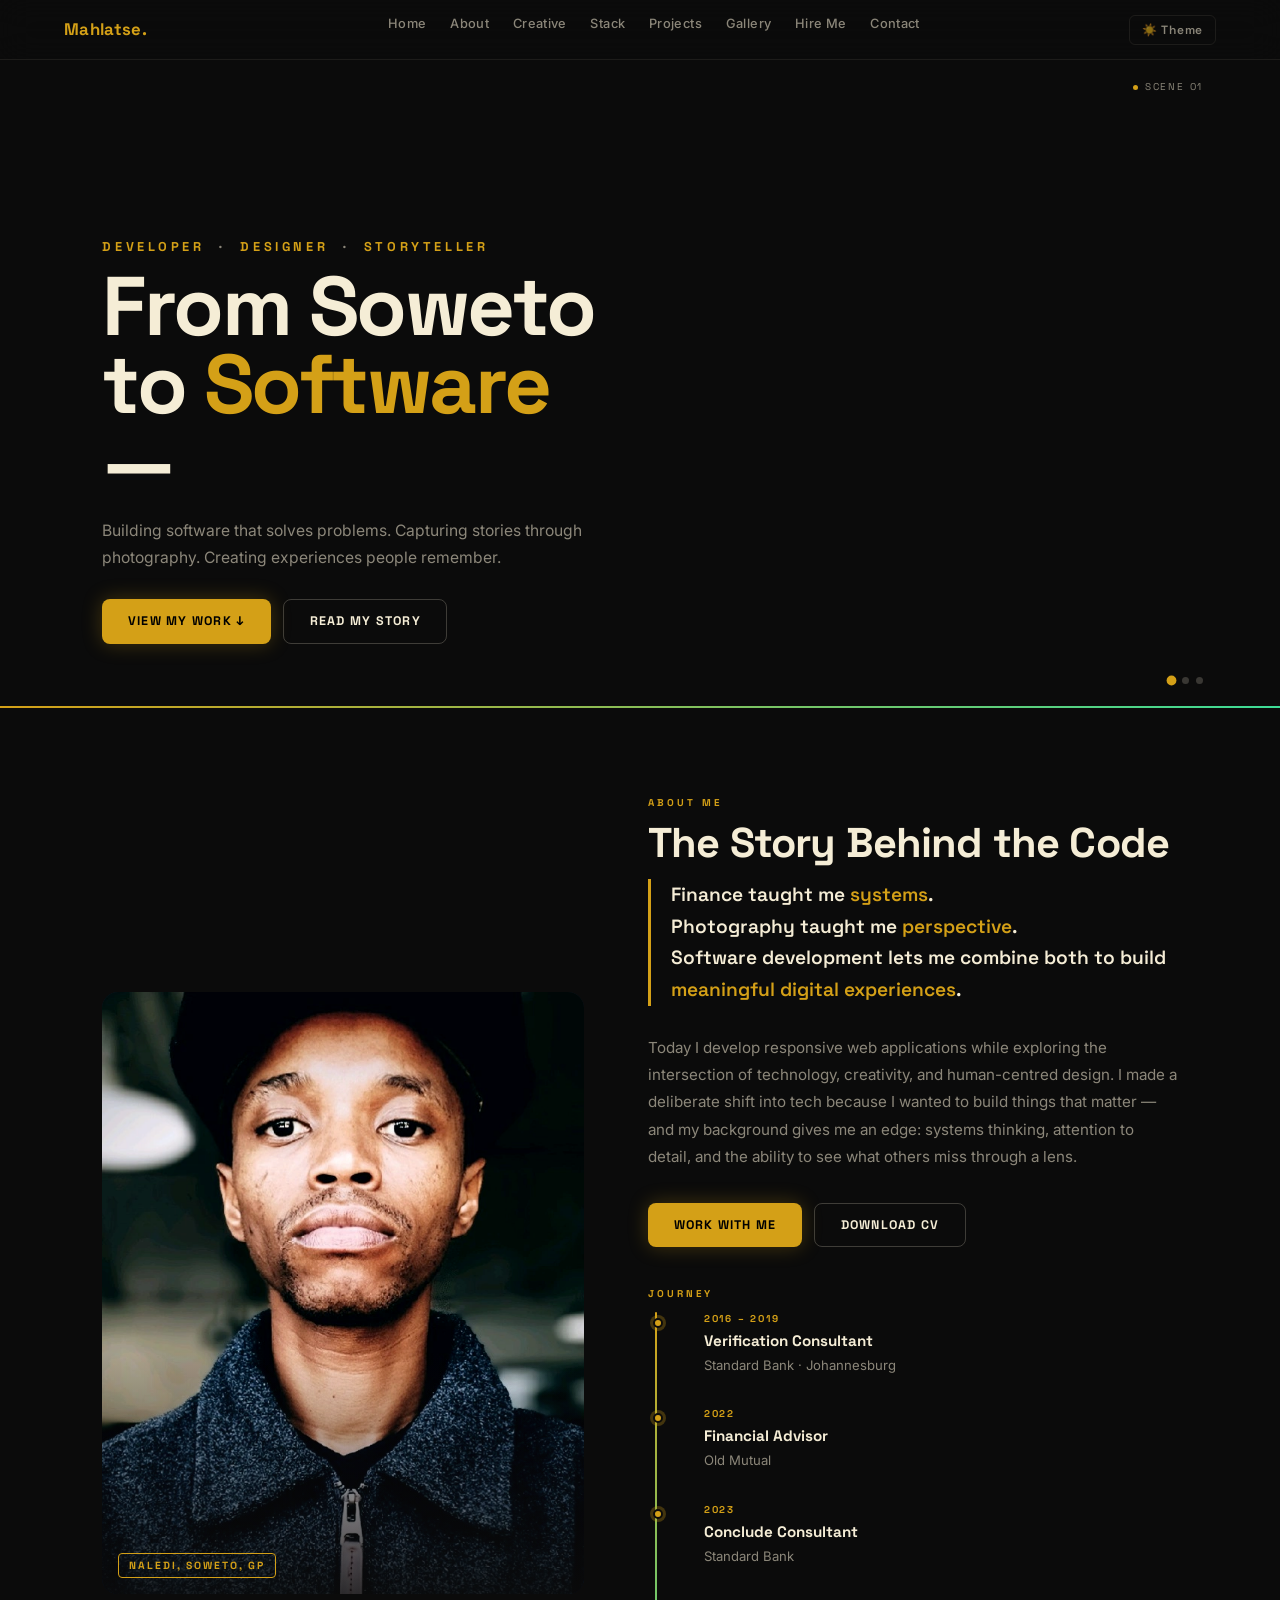
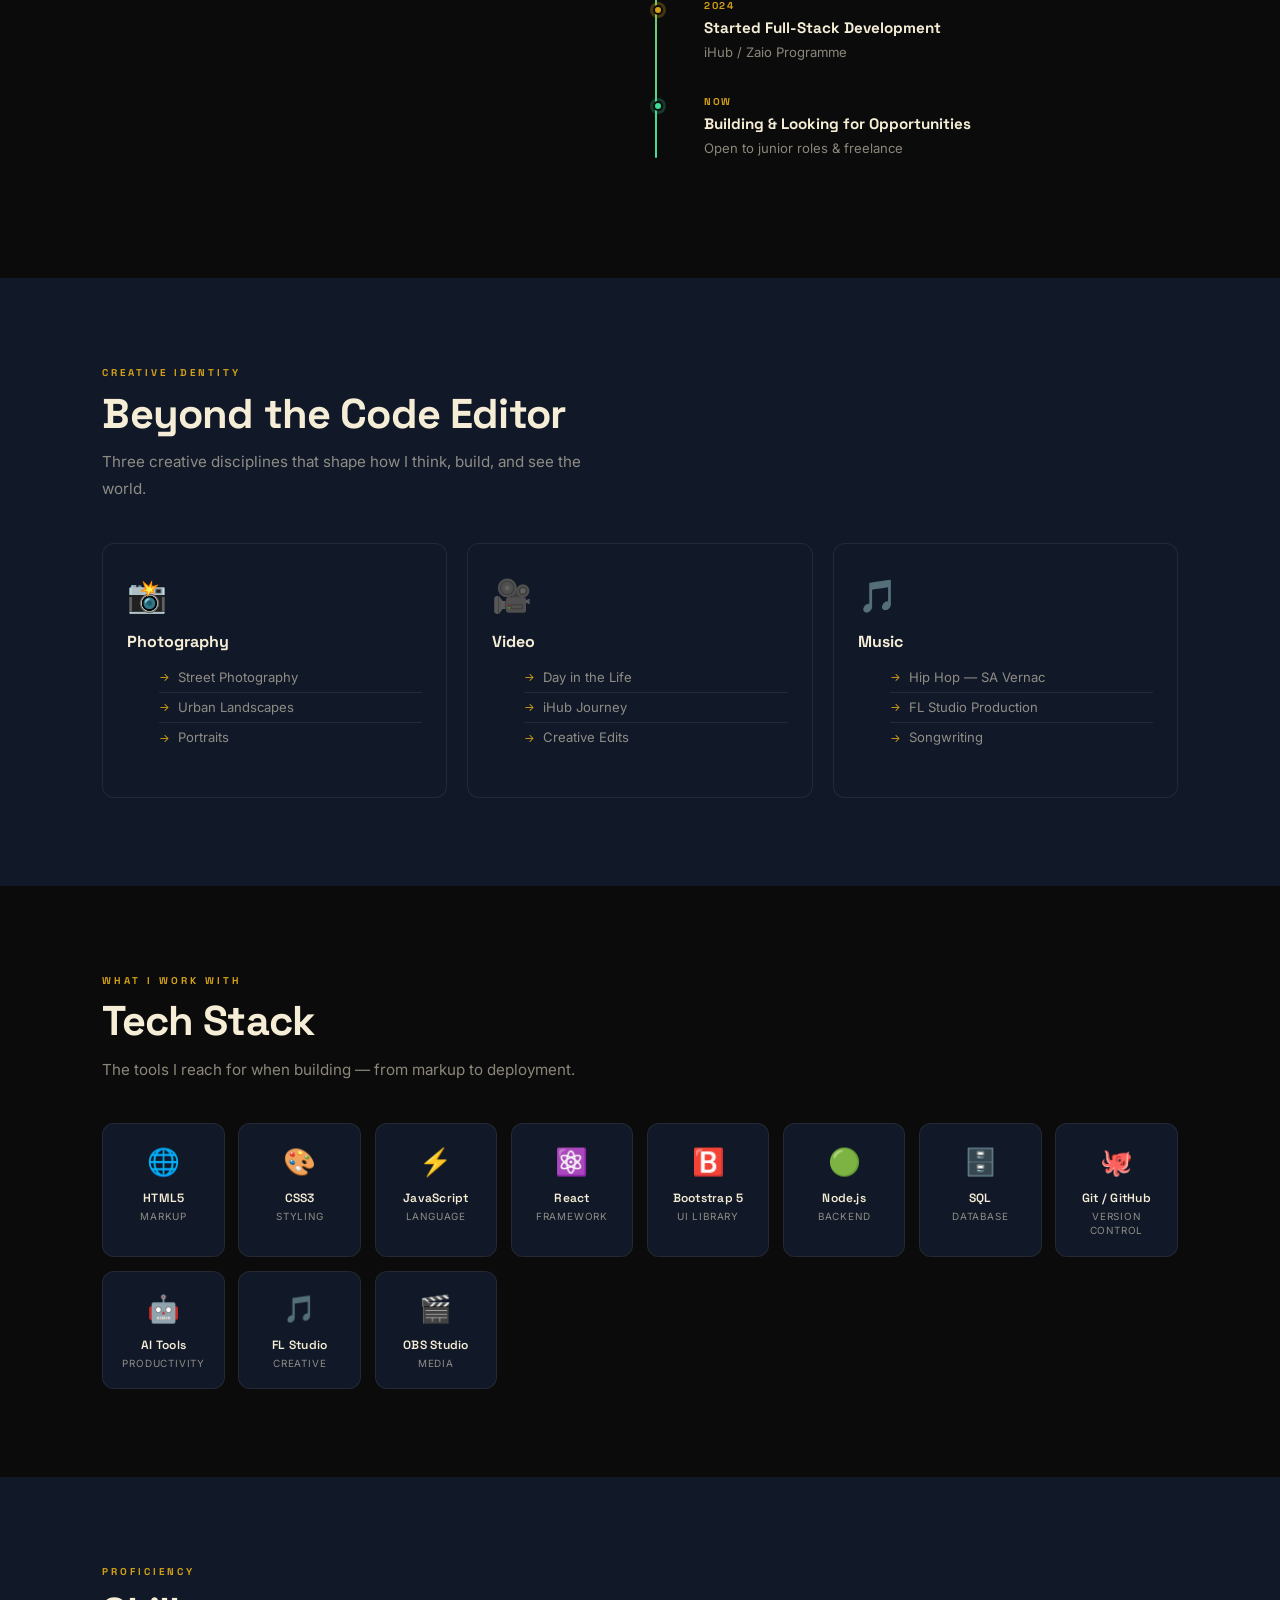
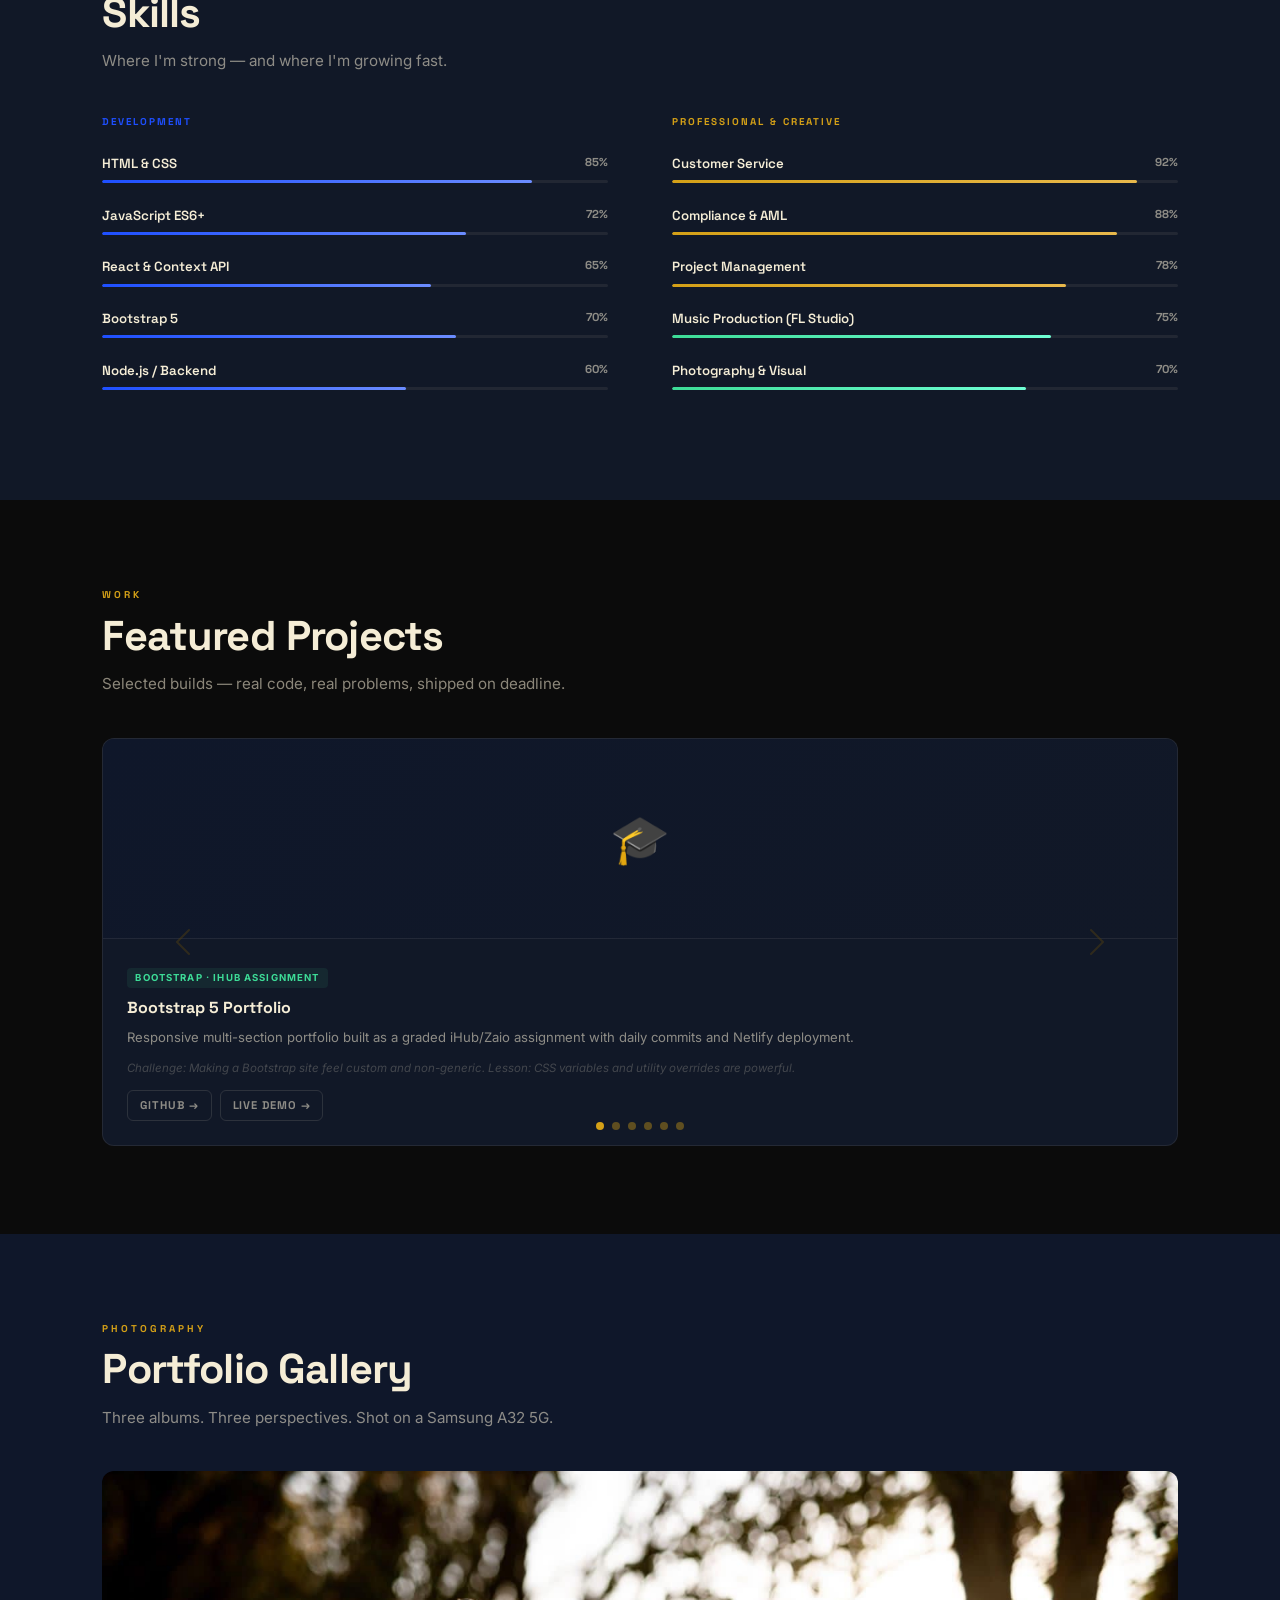
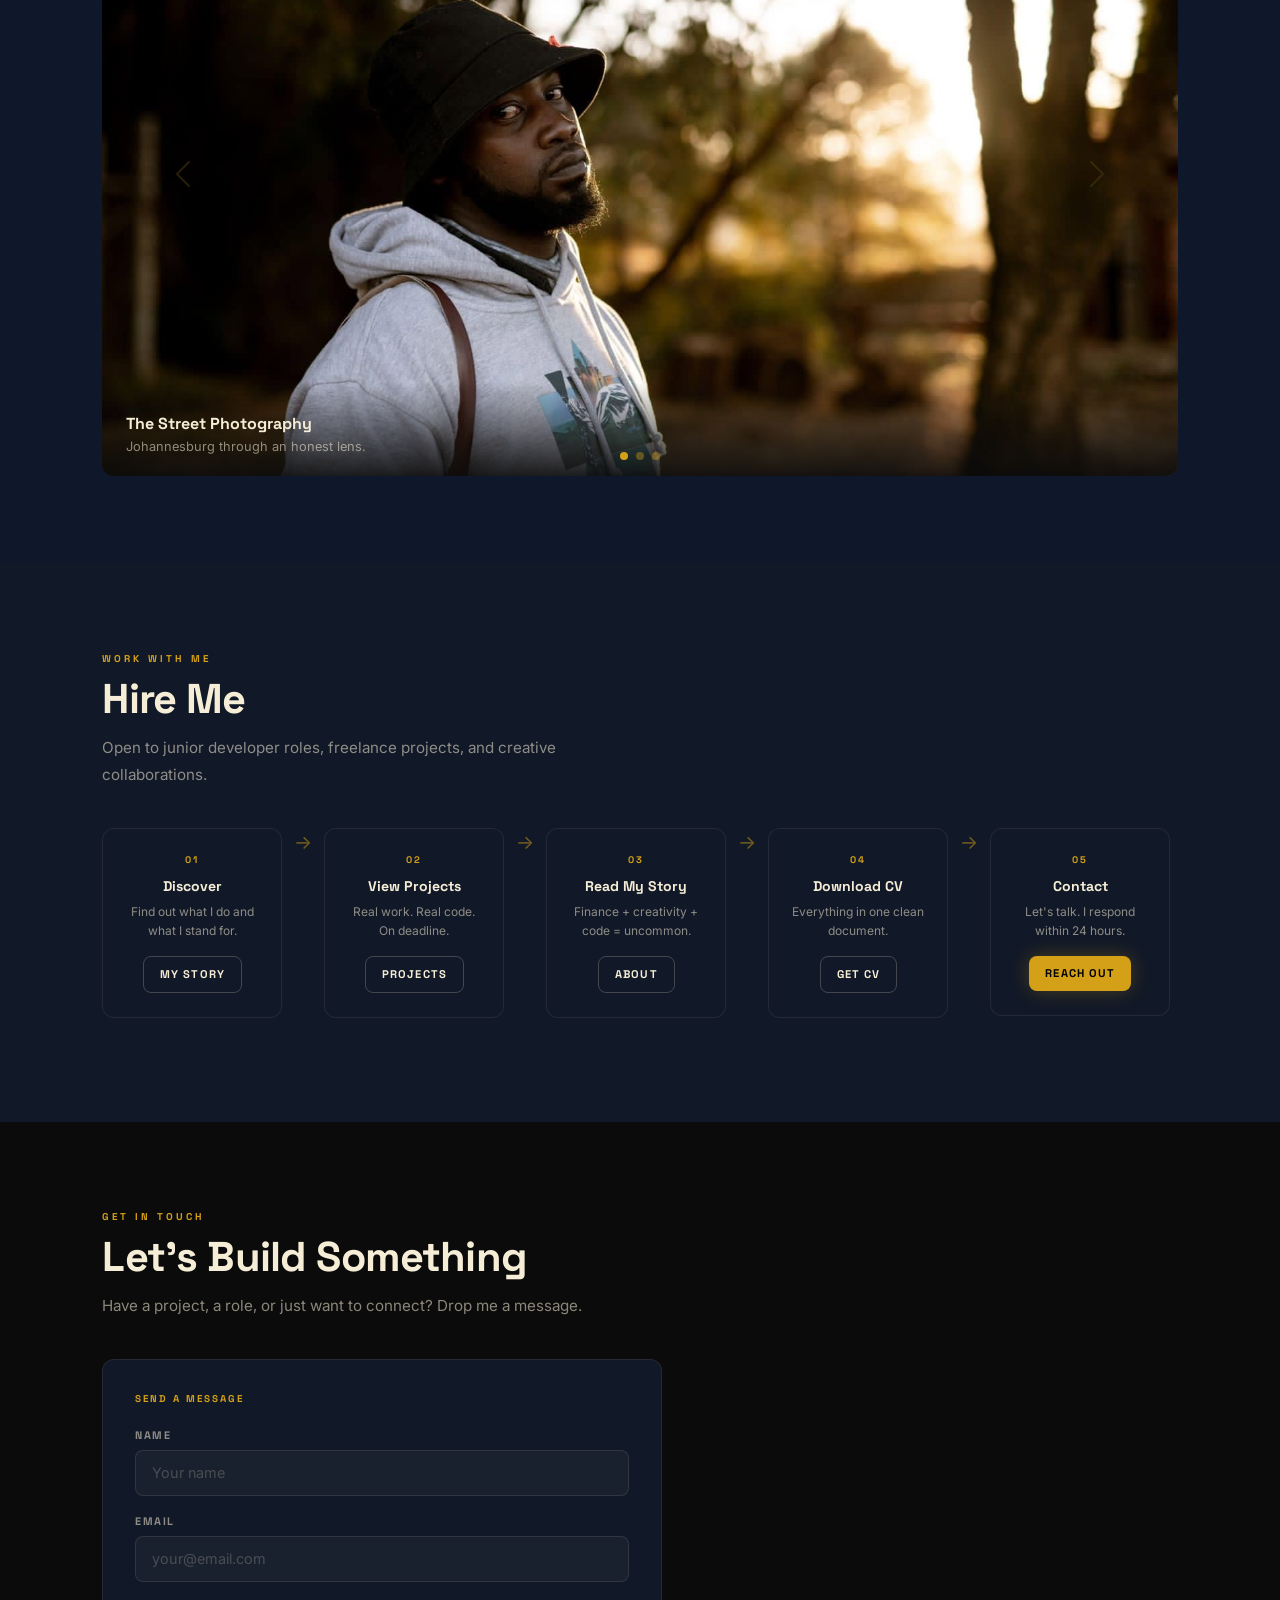
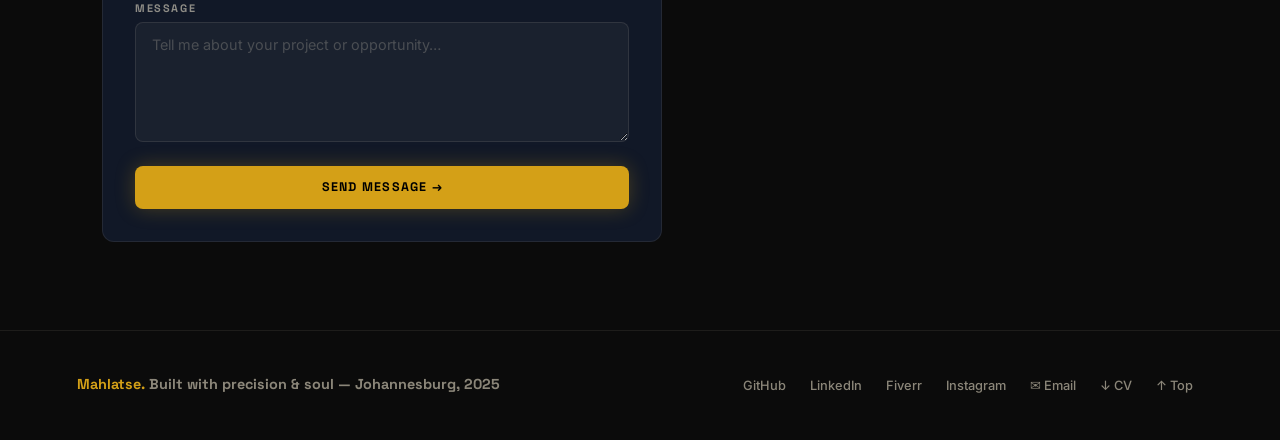
==== index.html @ 7128ee01 "feat(hero): implement cinematic autoplay hero with image sequencing and video fallback handling" ====
<!DOCTYPE html>
<html lang="en">
<head>
  <meta charset="UTF-8"/>
  <meta name="viewport" content="width=device-width, initial-scale=1.0"/>
  <meta name="description" content="Mahlatse — Full-Stack Developer, Photographer, and Creative based in Johannesburg."/>
  <title>Mahlatse | Developer · Designer · Storyteller</title>
  <!-- Preload hero image 1 -->
  <link rel="preload" as="image" href="assets/street1.heic"/>
  <!-- Bootstrap 5 -->
  <link href="https://cdn.jsdelivr.net/npm/bootstrap@5.3.3/dist/css/bootstrap.min.css" rel="stylesheet"/>
  <!-- Google Fonts -->
  <link rel="preconnect" href="https://fonts.googleapis.com"/>
  <link rel="preconnect" href="https://fonts.gstatic.com" crossorigin/>
  <link href="https://fonts.googleapis.com/css2?family=Space+Grotesk:wght@400;600;700&family=Inter:wght@300;400;500&display=swap" rel="stylesheet"/>
  <!-- Portfolio styles -->
  <link rel="stylesheet" href="css/style.css"/>
</head>
<body>

<!-- Skip to content (accessibility) -->
<a class="skip-link" href="#main-content">Skip to content</a>

<!-- Scroll progress bar -->
<div id="progressBar" role="progressbar" aria-hidden="true"></div>

<!-- ═══════════════════════════════
     NAV
════════════════════════════════ -->
<header>
  <nav class="site-nav" role="navigation" aria-label="Main navigation">
    <a href="#home" class="nav-brand">Mahlatse.</a>
    <ul class="nav-links" role="list">
      <li><a href="#home">Home</a></li>
      <li><a href="#about">About</a></li>
      <li><a href="#creative">Creative</a></li>
      <li><a href="#techstack">Stack</a></li>
      <li><a href="#projects">Projects</a></li>
      <li><a href="#gallery">Gallery</a></li>
      <li><a href="#hire">Hire Me</a></li>
      <li><a href="#contact">Contact</a></li>
    </ul>
    <div class="nav-right">
      <button class="btn-theme" onclick="toggleMode()" aria-label="Toggle light/dark mode">
        <span id="themeIcon">☀️</span> Theme
      </button>
      <button class="nav-hamburger" onclick="toggleMobileNav()" aria-label="Open navigation menu" aria-expanded="false" id="hamburgerBtn">
        <span></span><span></span><span></span>
      </button>
    </div>
  </nav>
  <!-- Mobile drawer -->
  <div class="mobile-nav" id="mobileNav" role="navigation" aria-label="Mobile navigation">
    <a href="#home"      onclick="closeMobileNav()">Home</a>
    <a href="#about"     onclick="closeMobileNav()">About</a>
    <a href="#creative"  onclick="closeMobileNav()">Creative</a>
    <a href="#techstack" onclick="closeMobileNav()">Tech Stack</a>
    <a href="#projects"  onclick="closeMobileNav()">Projects</a>
    <a href="#gallery"   onclick="closeMobileNav()">Gallery</a>
    <a href="#hire"      onclick="closeMobileNav()">Hire Me</a>
    <a href="#contact"   onclick="closeMobileNav()">Contact</a>
  </div>
</header>

<main id="main-content">

<!-- ═══════════════════════════════
     HERO — 3 images → 7s video → loops
════════════════════════════════ -->
<section class="hero" id="home" aria-label="Hero section">

  <!-- Image 1: Replace src with your own mobile photography -->
  <div class="hero-layer img1" role="img" aria-label="Hero photo 1"
    style="background-image:url('assets/hero1.jpg');filter:grayscale(10%) contrast(1.1)">
  </div>

  <!-- Image 2: Replace src with your own photography -->
  <div class="hero-layer img2" role="img" aria-label="Hero photo 2"
    style="background-image:url('assets/@sharp_fede-10.jpg');filter:hue-rotate(10deg) brightness(.9)">
  </div>

  <!-- Image 3: Dark tech / creative image -->
  <div class="hero-layer img3" role="img" aria-label="Hero photo 3"
    style="background-image:url('assets/dawn.jpg');filter:brightness(.85) saturate(1.1)">
  </div>

  <!-- Video showreel: swap src with your own showreel MP4 -->
  <video id="heroVideo" class="hero-video-layer" muted playsinline preload="auto" aria-hidden="true">
    <source src="assets/day-in-the-life-1.mp4" type="video/mp4"/>
  </video>

  <div class="hero-overlay" aria-hidden="true"></div>

  <!-- State label -->
  <div class="media-label" id="mediaLabel" aria-hidden="true">
    <span class="media-dot"></span>
    <span id="mediaLabelText">Loading</span>
  </div>

  <!-- Hero text -->
  <div class="hero-content" id="heroContent">
    <p class="hero-identity">Developer <span>·</span> Designer <span>·</span> Storyteller</p>
    <h1 class="hero-title">
      From Soweto<br/>
      to <span class="a-amber">Software</span><br/>
      <span class="a-green">—</span>
    </h1>
    <p class="hero-sub">
      Building software that solves problems. Capturing stories through photography.
      Creating experiences people remember.
    </p>
    <div class="hero-actions">
      <a href="#projects" class="btn-primary">View My Work ↓</a>
      <a href="#about"    class="btn-outline">Read My Story</a>
    </div>
  </div>

  <!-- Dot indicators -->
  <div class="hero-dots" aria-label="Slide indicators">
    <button class="hero-dot active" data-idx="0" onclick="goToSlide(0)" aria-label="Slide 1"></button>
    <button class="hero-dot"        data-idx="1" onclick="goToSlide(1)" aria-label="Slide 2"></button>
    <button class="hero-dot"        data-idx="2" onclick="goToSlide(2)" aria-label="Slide 3"></button>
  </div>

  <!-- Progress strip -->
  <div class="hero-progress" aria-hidden="true">
    <div class="hero-progress-fill" id="heroProgressFill"></div>
  </div>

</section>

<!-- ═══════════════════════════════
     ABOUT ME
════════════════════════════════ -->
<section class="section" id="about" aria-labelledby="about-heading">
  <div class="bio-wrap">

    <!-- Photo column -->
    <div class="bio-photo-frame reveal">
      <img src="assets/mahlatse-profile-picture.png" alt="Mahlatse — Developer and photographer" loading="lazy"/>
      <div class="bio-photo-accent" aria-hidden="true"></div>
      <span class="bio-photo-tag">Naledi, Soweto, GP</span>
    </div>

    <!-- Text column -->
    <div>
      <span class="section-label">About Me</span>
      <h2 class="section-title" id="about-heading">The Story Behind the Code</h2>

      <blockquote class="bio-quote">
        Finance taught me <em>systems</em>.<br/>
        Photography taught me <em>perspective</em>.<br/>
        Software development lets me combine both to build <em>meaningful digital experiences</em>.
      </blockquote>

      <p class="bio-body">
        Today I develop responsive web applications while exploring the intersection of technology,
        creativity, and human-centred design. I made a deliberate shift into tech because I wanted
        to build things that matter — and my background gives me an edge: systems thinking, attention
        to detail, and the ability to see what others miss through a lens.
      </p>

      <div class="hero-actions" style="margin-bottom:2.5rem">
        <a href="#contact" class="btn-primary">Work With Me</a>
        <a href="assets/mahlatse-cv.pdf" class="btn-outline" download>Download CV</a>
      </div>

      <!-- Timeline -->
      <span class="section-label">Journey</span>
      <div class="timeline" role="list">
        <div class="timeline-item reveal reveal-d1" role="listitem">
          <div class="timeline-year">2016 – 2019</div>
          <div class="timeline-role">Verification Consultant</div>
          <div class="timeline-place">Standard Bank · Johannesburg</div>
        </div>
        <div class="timeline-item reveal reveal-d2" role="listitem">
          <div class="timeline-year">2022</div>
          <div class="timeline-role">Financial Advisor</div>
          <div class="timeline-place">Old Mutual</div>
        </div>
        <div class="timeline-item reveal reveal-d2" role="listitem">
          <div class="timeline-year">2023</div>
          <div class="timeline-role">Conclude Consultant</div>
          <div class="timeline-place">Standard Bank</div>
        </div>
        <div class="timeline-item reveal reveal-d3" role="listitem">
          <div class="timeline-year">2024</div>
          <div class="timeline-role">Started Full-Stack Development</div>
          <div class="timeline-place">iHub / Zaio Programme</div>
        </div>
        <div class="timeline-item current reveal reveal-d4" role="listitem">
          <div class="timeline-year">Now</div>
          <div class="timeline-role">Building &amp; Looking for Opportunities</div>
          <div class="timeline-place">Open to junior roles &amp; freelance</div>
        </div>
      </div>
    </div>
  </div>
</section>

<!-- ═══════════════════════════════
     CREATIVE IDENTITY
════════════════════════════════ -->
<section class="section section-alt" id="creative" aria-labelledby="creative-heading">
  <div class="reveal">
    <span class="section-label">Creative Identity</span>
    <h2 class="section-title" id="creative-heading">Beyond the Code Editor</h2>
    <p class="section-sub">Three creative disciplines that shape how I think, build, and see the world.</p>
  </div>

  <div class="creative-grid">
    <div class="creative-card reveal reveal-d1">
      <span class="creative-icon" aria-hidden="true">📸</span>
      <h3 class="creative-title">Photography</h3>
      <ul class="creative-list" aria-label="Photography disciplines">
        <li>Street Photography</li>
        <li>Urban Landscapes</li>
        <li>Portraits</li>
      </ul>
    </div>
    <div class="creative-card reveal reveal-d2">
      <span class="creative-icon" aria-hidden="true">🎥</span>
      <h3 class="creative-title">Video</h3>
      <ul class="creative-list" aria-label="Video disciplines">
        <li>Day in the Life</li>
        <li>iHub Journey</li>
        <li>Creative Edits</li>
      </ul>
    </div>
    <div class="creative-card reveal reveal-d3">
      <span class="creative-icon" aria-hidden="true">🎵</span>
      <h3 class="creative-title">Music</h3>
      <ul class="creative-list" aria-label="Music disciplines">
        <li>Hip Hop — SA Vernac</li>
        <li>FL Studio Production</li>
        <li>Songwriting</li>
      </ul>
    </div>
  </div>
</section>

<!-- ═══════════════════════════════
     TECH STACK
════════════════════════════════ -->
<section class="section" id="techstack" aria-labelledby="tech-heading">
  <div class="reveal">
    <span class="section-label">What I Work With</span>
    <h2 class="section-title" id="tech-heading">Tech Stack</h2>
    <p class="section-sub">The tools I reach for when building — from markup to deployment.</p>
  </div>
  <div class="tech-grid">
    <div class="tech-card reveal reveal-d1"><span class="tech-icon">🌐</span><div class="tech-name">HTML5</div><div class="tech-type">Markup</div></div>
    <div class="tech-card reveal reveal-d1"><span class="tech-icon">🎨</span><div class="tech-name">CSS3</div><div class="tech-type">Styling</div></div>
    <div class="tech-card reveal reveal-d2"><span class="tech-icon">⚡</span><div class="tech-name">JavaScript</div><div class="tech-type">Language</div></div>
    <div class="tech-card reveal reveal-d2"><span class="tech-icon">⚛️</span><div class="tech-name">React</div><div class="tech-type">Framework</div></div>
    <div class="tech-card reveal reveal-d2"><span class="tech-icon">🅱️</span><div class="tech-name">Bootstrap 5</div><div class="tech-type">UI Library</div></div>
    <div class="tech-card reveal reveal-d3"><span class="tech-icon">🟢</span><div class="tech-name">Node.js</div><div class="tech-type">Backend</div></div>
    <div class="tech-card reveal reveal-d3"><span class="tech-icon">🗄️</span><div class="tech-name">SQL</div><div class="tech-type">Database</div></div>
    <div class="tech-card reveal reveal-d3"><span class="tech-icon">🐙</span><div class="tech-name">Git / GitHub</div><div class="tech-type">Version Control</div></div>
    <div class="tech-card reveal reveal-d4"><span class="tech-icon">🤖</span><div class="tech-name">AI Tools</div><div class="tech-type">Productivity</div></div>
    <div class="tech-card reveal reveal-d4"><span class="tech-icon">🎵</span><div class="tech-name">FL Studio</div><div class="tech-type">Creative</div></div>
    <div class="tech-card reveal reveal-d4"><span class="tech-icon">🎬</span><div class="tech-name">OBS Studio</div><div class="tech-type">Media</div></div>
  </div>
</section>

<!-- ═══════════════════════════════
     SKILLS
════════════════════════════════ -->
<section class="section section-alt" id="skills" aria-labelledby="skills-heading">
  <div class="reveal">
    <span class="section-label">Proficiency</span>
    <h2 class="section-title" id="skills-heading">Skills</h2>
    <p class="section-sub">Where I'm strong — and where I'm growing fast.</p>
  </div>
  <div class="skills-grid">
    <div class="reveal reveal-d1">
      <p class="skill-col-label" style="color:var(--blue)">Development</p>
      <div class="skill-item" data-pct="85"><div class="skill-header"><span class="skill-name">HTML &amp; CSS</span><span class="skill-pct">85%</span></div><div class="skill-track"><div class="skill-fill fill-blue"></div></div></div>
      <div class="skill-item" data-pct="72"><div class="skill-header"><span class="skill-name">JavaScript ES6+</span><span class="skill-pct">72%</span></div><div class="skill-track"><div class="skill-fill fill-blue"></div></div></div>
      <div class="skill-item" data-pct="65"><div class="skill-header"><span class="skill-name">React &amp; Context API</span><span class="skill-pct">65%</span></div><div class="skill-track"><div class="skill-fill fill-blue"></div></div></div>
      <div class="skill-item" data-pct="70"><div class="skill-header"><span class="skill-name">Bootstrap 5</span><span class="skill-pct">70%</span></div><div class="skill-track"><div class="skill-fill fill-blue"></div></div></div>
      <div class="skill-item" data-pct="60"><div class="skill-header"><span class="skill-name">Node.js / Backend</span><span class="skill-pct">60%</span></div><div class="skill-track"><div class="skill-fill fill-blue"></div></div></div>
    </div>
    <div class="reveal reveal-d2">
      <p class="skill-col-label" style="color:var(--amber)">Professional &amp; Creative</p>
      <div class="skill-item" data-pct="92"><div class="skill-header"><span class="skill-name">Customer Service</span><span class="skill-pct">92%</span></div><div class="skill-track"><div class="skill-fill fill-amber"></div></div></div>
      <div class="skill-item" data-pct="88"><div class="skill-header"><span class="skill-name">Compliance &amp; AML</span><span class="skill-pct">88%</span></div><div class="skill-track"><div class="skill-fill fill-amber"></div></div></div>
      <div class="skill-item" data-pct="78"><div class="skill-header"><span class="skill-name">Project Management</span><span class="skill-pct">78%</span></div><div class="skill-track"><div class="skill-fill fill-amber"></div></div></div>
      <div class="skill-item" data-pct="75"><div class="skill-header"><span class="skill-name">Music Production (FL Studio)</span><span class="skill-pct">75%</span></div><div class="skill-track"><div class="skill-fill fill-green"></div></div></div>
      <div class="skill-item" data-pct="70"><div class="skill-header"><span class="skill-name">Photography &amp; Visual</span><span class="skill-pct">70%</span></div><div class="skill-track"><div class="skill-fill fill-green"></div></div></div>
    </div>
  </div>
</section>

<!-- ═══════════════════════════════
     FEATURED PROJECTS — Carousel
════════════════════════════════ -->
<section class="section" id="projects" aria-labelledby="projects-heading">
  <div class="reveal">
    <span class="section-label">Work</span>
    <h2 class="section-title" id="projects-heading">Featured Projects</h2>
    <p class="section-sub">Selected builds — real code, real problems, shipped on deadline.</p>
  </div>

  <div id="projectsCarousel" class="carousel slide reveal" data-bs-ride="false" aria-label="Projects carousel">
    <div class="carousel-indicators">
      <button type="button" data-bs-target="#projectsCarousel" data-bs-slide-to="0" class="active" aria-current="true" aria-label="Project 1"></button>
      <button type="button" data-bs-target="#projectsCarousel" data-bs-slide-to="1" aria-label="Project 2"></button>
      <button type="button" data-bs-target="#projectsCarousel" data-bs-slide-to="2" aria-label="Project 3"></button>
      <button type="button" data-bs-target="#projectsCarousel" data-bs-slide-to="3" aria-label="Project 4"></button>
      <button type="button" data-bs-target="#projectsCarousel" data-bs-slide-to="4" aria-label="Project 5"></button>
      <button type="button" data-bs-target="#projectsCarousel" data-bs-slide-to="5" aria-label="Project 6"></button>
    </div>
    <div class="carousel-inner">

      <div class="carousel-item active">
        <div class="project-slide">
          <div class="project-slide-thumb">🎓</div>
          <div class="project-slide-body">
            <span class="project-tag">Bootstrap · iHub Assignment</span>
            <h3 class="project-title">Bootstrap 5 Portfolio</h3>
            <p class="project-desc">Responsive multi-section portfolio built as a graded iHub/Zaio assignment with daily commits and Netlify deployment.</p>
            <p class="project-meta">Challenge: Making a Bootstrap site feel custom and non-generic. Lesson: CSS variables and utility overrides are powerful.</p>
            <div class="project-links">
              <a href="#" class="project-link">GitHub →</a>
              <a href="#" class="project-link">Live Demo →</a>
            </div>
          </div>
        </div>
      </div>

      <div class="carousel-item">
        <div class="project-slide">
          <div class="project-slide-thumb">📺</div>
          <div class="project-slide-body">
            <span class="project-tag">Vanilla JS · UI Clone</span>
            <h3 class="project-title">YouTube Clone</h3>
            <p class="project-desc">UI clone with live search filtering, hover video preview, and dark/light mode toggle — built from scratch with vanilla JS.</p>
            <p class="project-meta">Challenge: Hover video preview without a backend. Lesson: The DOM can do more than you think.</p>
            <div class="project-links">
              <a href="#" class="project-link">GitHub →</a>
              <a href="#" class="project-link">Live Demo →</a>
            </div>
          </div>
        </div>
      </div>

      <div class="carousel-item">
        <div class="project-slide">
          <div class="project-slide-thumb">🐦</div>
          <div class="project-slide-body">
            <span class="project-tag">CSS · Semantic HTML</span>
            <h3 class="project-title">Twitter Timeline Clone</h3>
            <p class="project-desc">Pixel-accurate Twitter/X timeline clone focusing on responsive layout, component structure, and semantic markup.</p>
            <p class="project-meta">Challenge: Matching spacing and layout exactly. Lesson: Devtools + patience beats guessing.</p>
            <div class="project-links">
              <a href="#" class="project-link">GitHub →</a>
              <a href="#" class="project-link">Live Demo →</a>
            </div>
          </div>
        </div>
      </div>

      <div class="carousel-item">
        <div class="project-slide">
          <div class="project-slide-thumb">🧩</div>
          <div class="project-slide-body">
            <span class="project-tag">Group Project · iHub</span>
            <h3 class="project-title">iHub Prototype 75</h3>
            <p class="project-desc">Multi-page form system with validation, progress bars, Skill Match Score heuristic, and character counters across a group GitHub project.</p>
            <p class="project-meta">Challenge: Coordinating git across a team. Lesson: Branch strategy and communication matter as much as code.</p>
            <div class="project-links">
              <a href="#" class="project-link">GitHub →</a>
            </div>
          </div>
        </div>
      </div>

      <div class="carousel-item">
        <div class="project-slide">
          <div class="project-slide-thumb">🎵</div>
          <div class="project-slide-body">
            <span class="project-tag">Fiverr · Creative</span>
            <h3 class="project-title">AI-Assisted Creative Services</h3>
            <p class="project-desc">Visual and written content services combining AI tools with human creative direction for the SA market.</p>
            <p class="project-meta">Challenge: Positioning AI output as premium work. Lesson: Curation and taste are skills too.</p>
            <div class="project-links">
              <a href="#" class="project-link">Fiverr →</a>
            </div>
          </div>
        </div>
      </div>

      <div class="carousel-item">
        <div class="project-slide">
          <div class="project-slide-thumb">📅</div>
          <div class="project-slide-body">
            <span class="project-tag">Tooling · Google Sheets</span>
            <h3 class="project-title">Academic Planning System</h3>
            <p class="project-desc">Google Sheets workbook + .ics calendar covering 84 days of the iHub programme, with named assignments and days-remaining formulas.</p>
            <p class="project-meta">Challenge: Making a spreadsheet feel like a product. Lesson: Data systems can be elegant.</p>
            <div class="project-links">
              <a href="#" class="project-link">View →</a>
            </div>
          </div>
        </div>
      </div>

    </div>

    <button class="carousel-control-prev" type="button" data-bs-target="#projectsCarousel" data-bs-slide="prev" aria-label="Previous project">
      <span class="carousel-control-prev-icon"></span>
    </button>
    <button class="carousel-control-next" type="button" data-bs-target="#projectsCarousel" data-bs-slide="next" aria-label="Next project">
      <span class="carousel-control-next-icon"></span>
    </button>
  </div>
</section>

<!-- ═══════════════════════════════
     PHOTOGRAPHY GALLERY — Carousel
════════════════════════════════ -->
<section class="section section-dark" id="gallery" aria-labelledby="gallery-heading">
  <div class="reveal">
    <span class="section-label">Photography</span>
    <h2 class="section-title" id="gallery-heading">Portfolio Gallery</h2>
    <p class="section-sub">Three albums. Three perspectives. Shot on a Samsung A32 5G.</p>
  </div>

  <div id="galleryCarousel" class="carousel slide reveal" data-bs-ride="carousel" data-bs-interval="5000" aria-label="Photography gallery">
    <div class="carousel-indicators">
      <button type="button" data-bs-target="#galleryCarousel" data-bs-slide-to="0" class="active" aria-current="true" aria-label="Album 1"></button>
      <button type="button" data-bs-target="#galleryCarousel" data-bs-slide-to="1" aria-label="Album 2"></button>
      <button type="button" data-bs-target="#galleryCarousel" data-bs-slide-to="2" aria-label="Album 3"></button>
    </div>
    <div class="carousel-inner">

      <div class="carousel-item active">
        <div class="gallery-slide">
          <!-- Replace with your actual street photography -->
          <img src="assets/bantubahle.jpg" alt="Street Photography — urban life captured" loading="lazy"/>
          <div class="carousel-caption-custom">
            <h5>The Street Photography</h5>
            <p>Johannesburg through an honest lens.</p>
          </div>
        </div>
      </div>

      <div class="carousel-item">
        <div class="gallery-slide">
      
          <img src="assets/" loading="lazy"/>
          <div class="carousel-caption-custom">
            <h5>Red Season</h5>
            <p>Mood, and movement.</p>
          </div>
        </div>
      </div>

      <div class="carousel-item">
        <div class="gallery-slide">
          <!-- Replace with your Day in the Life photography -->
          <img src="assets/tefo-the-nkabi.jpg">
          <div class="carousel-caption-custom">
            <h5>A Day in the Life</h5>
            <p>The iHub journey, documented.</p>
          </div>
        </div>
      </div>


      <div class="carousel-item">
        <div class="gallery-slide">
          <!-- Replace with your Day in the Life photography -->
          <img src="assets/citynight-lights.jpg">
          <div class="carousel-caption-custom">
            <h5>A Day in the Life</h5>
            <p>The iHub journey, documented.</p>
          </div>
        </div>
      </div>

      
      <div class="carousel-item">
        <div class="gallery-slide">
          <!-- Replace with your Day in the Life photography -->
          <img src="assets/@sharp_fede-10.jpg">
          <div class="carousel-caption-custom">
            <h5>A Day in the Life</h5>
            <p>The iHub journey, documented.</p>
          </div>
        </div>
      </div>

    </div>
    <button class="carousel-control-prev" type="button" data-bs-target="#galleryCarousel" data-bs-slide="prev" aria-label="Previous photo">
      <span class="carousel-control-prev-icon"></span>
    </button>
    <button class="carousel-control-next" type="button" data-bs-target="#galleryCarousel" data-bs-slide="next" aria-label="Next photo">
      <span class="carousel-control-next-icon"></span>
    </button>
  </div>
</section>

<!-- ═══════════════════════════════
     HIRE FUNNEL
════════════════════════════════ -->
<section class="section section-alt" id="hire" aria-labelledby="hire-heading">
  <div class="reveal">
    <span class="section-label">Work With Me</span>
    <h2 class="section-title" id="hire-heading">Hire Me</h2>
    <p class="section-sub">Open to junior developer roles, freelance projects, and creative collaborations.</p>
  </div>

  <div class="funnel-track reveal" role="list" aria-label="Hiring process steps">
    <div class="funnel-step-wrap" role="listitem">
      <div class="funnel-card">
        <div class="funnel-num">01</div>
        <div class="funnel-title">Discover</div>
        <p class="funnel-desc">Find out what I do and what I stand for.</p>
        <a href="#about" class="btn-outline" style="font-size:.7rem;padding:.55rem 1rem">My Story</a>
      </div>
    </div>
    <div class="funnel-arrow" aria-hidden="true">→</div>
    <div class="funnel-step-wrap" role="listitem">
      <div class="funnel-card">
        <div class="funnel-num">02</div>
        <div class="funnel-title">View Projects</div>
        <p class="funnel-desc">Real work. Real code. On deadline.</p>
        <a href="#projects" class="btn-outline" style="font-size:.7rem;padding:.55rem 1rem">Projects</a>
      </div>
    </div>
    <div class="funnel-arrow" aria-hidden="true">→</div>
    <div class="funnel-step-wrap" role="listitem">
      <div class="funnel-card">
        <div class="funnel-num">03</div>
        <div class="funnel-title">Read My Story</div>
        <p class="funnel-desc">Finance + creativity + code = uncommon.</p>
        <a href="#about" class="btn-outline" style="font-size:.7rem;padding:.55rem 1rem">About</a>
      </div>
    </div>
    <div class="funnel-arrow" aria-hidden="true">→</div>
    <div class="funnel-step-wrap" role="listitem">
      <div class="funnel-card">
        <div class="funnel-num">04</div>
        <div class="funnel-title">Download CV</div>
        <p class="funnel-desc">Everything in one clean document.</p>
        <a href="assets/mahlatse-cv.pdf" class="btn-outline" style="font-size:.7rem;padding:.55rem 1rem" download>Get CV</a>
      </div>
    </div>
    <div class="funnel-arrow" aria-hidden="true">→</div>
    <div class="funnel-step-wrap" role="listitem">
      <div class="funnel-card">
        <div class="funnel-num">05</div>
        <div class="funnel-title">Contact</div>
        <p class="funnel-desc">Let's talk. I respond within 24 hours.</p>
        <a href="#contact" class="btn-primary" style="font-size:.7rem;padding:.55rem 1rem">Reach Out</a>
      </div>
    </div>
  </div>
</section>

<!-- ═══════════════════════════════
     CONTACT
════════════════════════════════ -->
<section class="section" id="contact" aria-labelledby="contact-heading">
  <div class="reveal">
    <span class="section-label">Get In Touch</span>
    <h2 class="section-title" id="contact-heading">Let's Build Something</h2>
    <p class="section-sub">Have a project, a role, or just want to connect? Drop me a message.</p>
  </div>

  <div class="contact-form-wrap reveal reveal-d1">

    <!-- Form fields -->
    <div id="contactFormFields">
      <p style="font-family:var(--font-display);font-size:.62rem;font-weight:700;letter-spacing:.2em;text-transform:uppercase;color:var(--amber);margin-bottom:1.25rem">Send a Message</p>

      <label class="form-label-custom" for="contactName">Name</label>
      <input class="form-input" type="text" id="contactName" placeholder="Your name" autocomplete="name" required/>

      <label class="form-label-custom" for="contactEmail">Email</label>
      <input class="form-input" type="email" id="contactEmail" placeholder="your@email.com" autocomplete="email" required/>

      <label class="form-label-custom" for="contactMsg">Message</label>
      <textarea class="form-input" id="contactMsg" placeholder="Tell me about your project or opportunity…" required></textarea>

      <button class="btn-primary" type="button" onclick="sendMessage()" style="width:100%;justify-content:center">
        Send Message →
      </button>
    </div>

    <!-- Success state (shown after submit) -->
    <div class="form-success" id="formSuccess" role="alert" aria-live="polite">
      <div class="success-icon" aria-hidden="true">✅</div>
      <div class="success-title">Message received, <span id="successName">friend</span>!</div>
      <p class="success-sub">I'll get back to you within 24 hours. Talk soon.</p>
    </div>

  </div>
</section>

</main>

<!-- ═══════════════════════════════
     FOOTER
════════════════════════════════ -->
<footer class="site-footer" role="contentinfo">
  <div class="footer-brand">
    <strong>Mahlatse.</strong> Built with precision &amp; soul — Johannesburg, 2025
  </div>
  <nav class="footer-links" aria-label="Footer links">
    <a href="https://github.com/hlatsiboy113-png" target="_blank" rel="noopener noreferrer" aria-label="GitHub profile">GitHub</a>
    <a href="https://www.linkedin.com/in/mahlatse-mokgawa-53b588103/" target="_blank" rel="noopener noreferrer" aria-label="LinkedIn profile">LinkedIn</a>
    <a href="https://www.fiverr.com/quilpix/buying?source=avatar_menu_profile" target="_blank" rel="noopener noreferrer" aria-label="Fiverr profile">Fiverr</a>
    <a href="https://www.instagram.com/officialblackop//" target="_blank" rel="noopener noreferrer" aria-label="Instagram — Photography">Instagram</a>
    <a href="mailto:hlatsiboy113@gmail.com" aria-label="Send email">✉ Email</a>
    <a href="assets/Mahlatse Resume 2025 (1).pdf" download aria-label="Download CV">↓ CV</a>
    <a href="#home" aria-label="Back to top">↑ Top</a>
  </nav>
</footer>

<!-- Bootstrap JS -->
<script src="https://cdn.jsdelivr.net/npm/bootstrap@5.3.3/dist/js/bootstrap.bundle.min.js"></script>
<!-- Portfolio JS — order matters -->
<script src="js/main.js"></script>
<script src="js/hero.js"></script>
<script src="js/animations.js"></script>
<script src="js/contact.js"></script>

</body>
</html>
---- css/style.css ----
/* ============================================================
   MAHLATSE PORTFOLIO — style.css
   Warm dark editorial · Beige / Amber / Blue / Green system
   ============================================================ */

:root {
  --bg:           #0b0b0b;
  --bg2:          #111827;
  --bg3:          #0f172a;
  --beige:        #F5EDD6;
  --beige-muted:  rgba(245,237,214,0.55);
  --beige-dim:    rgba(245,237,214,0.22);
  --amber:        #D4A017;
  --amber-glow:   rgba(212,160,23,0.28);
  --amber-light:  #e8b84b;
  --blue:         #1e4fff;
  --blue-glow:    rgba(30,79,255,0.28);
  --green:        #3ddc97;
  --green-glow:   rgba(61,220,151,0.22);
  --card:         #111827;
  --border:       rgba(245,237,214,0.08);
  --border-hover: rgba(212,160,23,0.4);
  --radius:       12px;
  --font-display: 'Space Grotesk', sans-serif;
  --font-body:    'Inter', sans-serif;
  --ease:         cubic-bezier(0.4,0,0.2,1);
}
body.light {
  --bg: #f7f3eb; --bg2: #ede8dc; --bg3: #e4dece;
  --beige: #2c2416; --beige-muted: rgba(44,36,22,0.55);
  --beige-dim: rgba(44,36,22,0.2);
  --card: #ffffff; --border: rgba(44,36,22,0.1);
}
*,*::before,*::after{box-sizing:border-box;margin:0;padding:0}
html{scroll-behavior:smooth}
body{background:var(--bg);color:var(--beige);font-family:var(--font-body);overflow-x:hidden;transition:background .4s,color .4s}
img,video{max-width:100%;display:block}
a{color:inherit;text-decoration:none}

/* Skip link */
.skip-link{position:fixed;top:-100%;left:1rem;z-index:99999;background:var(--amber);color:#000;padding:.6rem 1.2rem;border-radius:0 0 8px 8px;font-weight:700;font-size:.85rem;transition:top .2s}
.skip-link:focus{top:0}

/* Scroll bar */
#progressBar{position:fixed;top:0;left:0;height:3px;width:0%;background:linear-gradient(90deg,var(--blue),var(--amber),var(--green));z-index:9999;transition:width .1s linear;pointer-events:none}

/* Nav */
.site-nav{position:fixed;top:0;left:0;right:0;height:60px;display:flex;align-items:center;justify-content:space-between;padding:0 5%;background:rgba(11,11,11,.82);backdrop-filter:blur(16px);-webkit-backdrop-filter:blur(16px);border-bottom:1px solid var(--border);z-index:1000;transition:background .4s}
body.light .site-nav{background:rgba(247,243,235,.9)}
.nav-brand{font-family:var(--font-display);font-weight:700;font-size:1.05rem;color:var(--amber);letter-spacing:.02em}
.nav-links{display:flex;align-items:center;gap:.1rem;list-style:none}
.nav-links a{color:var(--beige-muted);font-size:.8rem;font-weight:500;padding:6px 11px;border-radius:6px;transition:color .2s,background .2s;letter-spacing:.03em}
.nav-links a:hover,.nav-links a:focus-visible{color:var(--beige);background:rgba(245,237,214,.06);outline:none}
.nav-links a:focus-visible{outline:2px solid var(--amber);outline-offset:2px}
.nav-right{display:flex;align-items:center;gap:.6rem}
.btn-theme{background:transparent;border:1px solid var(--border);color:var(--beige-muted);padding:5px 12px;border-radius:6px;font-size:.75rem;font-family:var(--font-display);font-weight:600;cursor:pointer;letter-spacing:.06em;transition:border-color .2s,color .2s}
.btn-theme:hover{border-color:var(--amber);color:var(--amber)}
.nav-hamburger{display:none;flex-direction:column;gap:5px;background:none;border:none;cursor:pointer;padding:4px}
.nav-hamburger span{display:block;width:22px;height:2px;background:var(--beige);border-radius:2px;transition:.3s}
.mobile-nav{display:none;position:fixed;top:60px;left:0;right:0;background:rgba(11,11,11,.97);backdrop-filter:blur(20px);padding:1.25rem 5%;z-index:998;border-bottom:1px solid var(--border)}
body.light .mobile-nav{background:rgba(247,243,235,.97)}
.mobile-nav.open{display:block}
.mobile-nav a{display:block;color:var(--beige-muted);font-size:.95rem;padding:.7rem 0;border-bottom:1px solid var(--border);font-weight:500;transition:color .2s}
.mobile-nav a:last-child{border-bottom:none}
.mobile-nav a:hover{color:var(--amber)}

/* Buttons */
.btn-primary{display:inline-flex;align-items:center;gap:.4rem;font-family:var(--font-display);font-size:.78rem;font-weight:700;letter-spacing:.1em;text-transform:uppercase;color:#000;background:var(--amber);border:none;padding:.75rem 1.6rem;border-radius:8px;box-shadow:0 0 20px var(--amber-glow);transition:transform .25s var(--ease),box-shadow .25s,background .2s;cursor:pointer}
.btn-primary:hover{background:var(--amber-light);transform:translateY(-2px);box-shadow:0 0 32px var(--amber-glow);color:#000}
.btn-primary:focus-visible{outline:2px solid var(--beige);outline-offset:3px}
.btn-outline{display:inline-flex;align-items:center;gap:.4rem;font-family:var(--font-display);font-size:.78rem;font-weight:700;letter-spacing:.1em;text-transform:uppercase;color:var(--beige);background:transparent;border:1px solid rgba(245,237,214,.22);padding:.75rem 1.6rem;border-radius:8px;transition:border-color .25s,color .25s,transform .25s;cursor:pointer}
.btn-outline:hover{border-color:var(--beige);color:var(--beige);transform:translateY(-2px)}
.btn-outline:focus-visible{outline:2px solid var(--amber);outline-offset:3px}

/* Sections */
.section{padding:5rem 6%}
.section-alt{background:var(--bg2)}
.section-dark{background:var(--bg3)}
.section-label{display:block;font-family:var(--font-display);font-size:.62rem;font-weight:700;letter-spacing:.3em;text-transform:uppercase;color:var(--amber);margin-bottom:.6rem}
.section-title{font-family:var(--font-display);font-size:clamp(1.6rem,4vw,2.6rem);font-weight:700;letter-spacing:-.02em;line-height:1.1;color:var(--beige);margin-bottom:.8rem}
.section-sub{font-size:.95rem;color:var(--beige-muted);max-width:52ch;line-height:1.75;margin-bottom:2.5rem}

/* Reveal */
.reveal{opacity:0;transform:translateY(28px);transition:opacity .7s var(--ease),transform .7s var(--ease)}
.reveal.show{opacity:1;transform:translateY(0)}
.reveal-d1{transition-delay:.1s}.reveal-d2{transition-delay:.2s}.reveal-d3{transition-delay:.3s}.reveal-d4{transition-delay:.4s}

/* Hero */
.hero{position:relative;height:72vh;min-height:500px;max-height:860px;overflow:hidden;margin-top:60px}
.hero-layer{position:absolute;inset:0;width:100%;height:100%;background-size:cover;background-position:center;opacity:0;transform:scale(1.06);transition:opacity 1s ease,transform 8s ease;z-index:1}
.hero-layer.active{opacity:1;transform:scale(1)}
.hero-video-layer{position:absolute;inset:0;width:100%;height:100%;object-fit:cover;opacity:0;z-index:2;transition:opacity 1.2s ease}
.hero-video-layer.active{opacity:1}
.hero-overlay{position:absolute;inset:0;z-index:5;background:linear-gradient(to bottom,rgba(11,11,11,.18) 0%,rgba(11,11,11,.08) 30%,rgba(11,11,11,.55) 70%,rgba(11,11,11,.93) 100%);pointer-events:none}
.hero-content{position:absolute;inset:0;z-index:10;display:flex;flex-direction:column;justify-content:flex-end;padding:3rem 6% 3.5rem;opacity:0;transform:translateY(14px);transition:opacity 1s ease,transform 1s ease}
.hero-content.reveal-hero{opacity:1;transform:translateY(0)}
.hero-identity{font-family:var(--font-display);font-size:clamp(.7rem,1.5vw,.8rem);font-weight:700;letter-spacing:.28em;text-transform:uppercase;color:var(--amber);margin-bottom:.75rem}
.hero-identity span{color:var(--beige-muted);margin:0 .5rem}
.hero-title{font-family:var(--font-display);font-size:clamp(2.4rem,6.5vw,6rem);font-weight:700;line-height:.93;letter-spacing:-.03em;color:var(--beige);margin-bottom:1.1rem}
.hero-title .a-amber{color:var(--amber)}
.hero-title .a-amber{color:var(--amber)}
.hero-sub{font-size:clamp(.85rem,1.6vw,.98rem);color:var(--beige-muted);max-width:54ch;line-height:1.7;margin-bottom:1.75rem}
.hero-actions{display:flex;flex-wrap:wrap;gap:.75rem}
.hero-dots{position:absolute;bottom:1.5rem;right:6%;z-index:15;display:flex;gap:7px}
.hero-dot{width:7px;height:7px;border-radius:50%;background:rgba(245,237,214,.2);cursor:pointer;transition:background .4s,transform .4s;border:none}
.hero-dot.active{background:var(--amber);transform:scale(1.4)}
.hero-progress{position:absolute;bottom:0;left:0;width:100%;height:2px;background:rgba(245,237,214,.06);z-index:15}
.hero-progress-fill{height:100%;width:0%;background:linear-gradient(90deg,var(--amber),var(--green));transition:width linear}
.media-label{position:absolute;top:1.25rem;right:6%;z-index:15;font-family:var(--font-display);font-size:.62rem;letter-spacing:.18em;text-transform:uppercase;color:var(--beige-muted);display:flex;align-items:center;gap:.45rem;opacity:0;transition:opacity .6s}
.media-label.show{opacity:1}
.media-dot{width:5px;height:5px;border-radius:50%;background:var(--amber);animation:pulse 1.8s ease-in-out infinite}
@keyframes pulse{0%,100%{opacity:1;transform:scale(1)}50%{opacity:.4;transform:scale(.7)}}

/* Bio */
.bio-wrap{display:grid;grid-template-columns:1fr 1fr;gap:4rem;align-items:center}
.bio-photo-frame{position:relative;border-radius:16px;overflow:hidden;aspect-ratio:4/5;background:var(--bg2)}
.bio-photo-frame img{width:100%;height:100%;object-fit:cover;object-position:center top;filter:grayscale(15%) contrast(1.05);transition:filter .4s}
.bio-photo-frame:hover img{filter:grayscale(0%) contrast(1)}
.bio-photo-accent{position:absolute;bottom:0;left:0;right:0;height:40%;background:linear-gradient(to top,rgba(11,11,11,.85),transparent)}
.bio-photo-tag{position:absolute;bottom:1rem;left:1rem;font-family:var(--font-display);font-size:.65rem;font-weight:700;letter-spacing:.18em;text-transform:uppercase;color:var(--amber);border:1px solid var(--amber);padding:4px 10px;border-radius:4px}
.bio-placeholder{width:100%;height:100%;display:flex;align-items:center;justify-content:center;background:linear-gradient(135deg,#0f172a,#1e1b4b);font-size:6rem;opacity:.4}
.bio-quote{font-family:var(--font-display);font-size:clamp(1.05rem,2vw,1.2rem);font-weight:600;line-height:1.65;color:var(--beige);border-left:3px solid var(--amber);padding-left:1.25rem;margin-bottom:1.75rem}
.bio-quote em{color:var(--amber);font-style:normal}
.bio-body{font-size:.95rem;color:var(--beige-muted);line-height:1.8;margin-bottom:2rem}

/* Timeline */
.timeline{position:relative;padding-left:2rem}
.timeline::before{content:'';position:absolute;left:7px;top:0;bottom:0;width:2px;background:linear-gradient(to bottom,var(--amber),var(--green));border-radius:2px}
.timeline-item{position:relative;margin-bottom:2rem;padding-left:1.5rem}
.timeline-item::before{content:'';position:absolute;left:-1.7rem;top:6px;width:10px;height:10px;border-radius:50%;background:var(--amber);border:2px solid var(--bg);box-shadow:0 0 0 3px var(--amber-glow)}
.timeline-item.current::before{background:var(--green);box-shadow:0 0 0 3px var(--green-glow)}
.timeline-year{font-family:var(--font-display);font-size:.62rem;font-weight:700;letter-spacing:.18em;text-transform:uppercase;color:var(--amber);margin-bottom:.2rem}
.timeline-role{font-family:var(--font-display);font-size:.95rem;font-weight:700;color:var(--beige);margin-bottom:.2rem}
.timeline-place{font-size:.82rem;color:var(--beige-muted)}

/* Creative */
.creative-grid{display:grid;grid-template-columns:repeat(3,1fr);gap:1.25rem}
.creative-card{background:var(--card);border:1px solid var(--border);border-radius:var(--radius);padding:1.75rem 1.5rem;transition:border-color .3s,transform .3s,box-shadow .3s}
.creative-card:hover{border-color:var(--border-hover);transform:translateY(-4px);box-shadow:0 12px 36px rgba(0,0,0,.35)}
.creative-icon{font-size:2rem;margin-bottom:.75rem;display:block}
.creative-title{font-family:var(--font-display);font-size:1rem;font-weight:700;color:var(--beige);margin-bottom:.75rem}
.creative-list{list-style:none}
.creative-list li{font-size:.82rem;color:var(--beige-muted);padding:.3rem 0;border-bottom:1px solid var(--border);display:flex;align-items:center;gap:.5rem}
.creative-list li::before{content:'→';color:var(--amber);font-size:.7rem;flex-shrink:0}
.creative-list li:last-child{border-bottom:none}

/* Tech */
.tech-grid{display:grid;grid-template-columns:repeat(auto-fit,minmax(120px,1fr));gap:.85rem}
.tech-card{background:var(--card);border:1px solid var(--border);border-radius:var(--radius);padding:1.1rem .75rem;text-align:center;cursor:default;transition:transform .25s,border-color .25s,box-shadow .25s}
.tech-card:hover{transform:translateY(-4px);border-color:var(--blue);box-shadow:0 0 18px var(--blue-glow)}
.tech-icon{font-size:1.65rem;margin-bottom:.45rem;display:block}
.tech-name{font-family:var(--font-display);font-size:.75rem;font-weight:600;color:var(--beige);letter-spacing:.02em}
.tech-type{font-size:.62rem;color:var(--beige-muted);margin-top:2px;letter-spacing:.08em;text-transform:uppercase}

/* Skills */
.skills-grid{display:grid;grid-template-columns:repeat(auto-fit,minmax(280px,1fr));gap:3rem 4rem}
.skill-item{margin-bottom:1.4rem}
.skill-header{display:flex;justify-content:space-between;margin-bottom:.4rem}
.skill-name{font-family:var(--font-display);font-size:.83rem;font-weight:600;color:var(--beige)}
.skill-pct{font-family:var(--font-display);font-size:.72rem;font-weight:700;color:var(--beige-muted)}
.skill-track{height:3px;background:rgba(245,237,214,.07);border-radius:4px;overflow:hidden}
.skill-fill{height:100%;border-radius:4px;width:0%;transition:width 1.3s cubic-bezier(.4,0,.2,1)}
.fill-amber{background:linear-gradient(90deg,var(--amber),var(--amber-light))}
.fill-blue{background:linear-gradient(90deg,var(--blue),#6b8cff)}
.fill-green{background:linear-gradient(90deg,var(--green),#6fffd4)}
.skill-col-label{font-family:var(--font-display);font-size:.62rem;font-weight:700;letter-spacing:.2em;text-transform:uppercase;margin-bottom:1.5rem}

/* Carousel overrides */
.carousel-caption-custom{position:absolute;bottom:0;left:0;right:0;background:linear-gradient(to top,rgba(11,11,11,.9),transparent);padding:2rem 1.5rem 1.25rem;text-align:left}
.carousel-caption-custom h5{font-family:var(--font-display);font-size:1rem;font-weight:700;color:var(--beige);margin-bottom:.25rem}
.carousel-caption-custom p{font-size:.8rem;color:var(--beige-muted);margin:0}
.carousel-control-prev-icon,.carousel-control-next-icon{filter:invert(.8) sepia(1) saturate(3) hue-rotate(5deg)}
.carousel-indicators [data-bs-target]{background-color:var(--amber);opacity:.4;width:8px;height:8px;border-radius:50%;border:none;margin:0 4px}
.carousel-indicators .active{opacity:1}
.gallery-slide{position:relative;border-radius:var(--radius);overflow:hidden;aspect-ratio:16/9;background:var(--bg2)}
.gallery-slide img{width:100%;height:100%;object-fit:cover;transition:transform .6s var(--ease)}
.gallery-slide:hover img{transform:scale(1.03)}

/* Projects carousel */
.project-slide{background:var(--card);border:1px solid var(--border);border-radius:var(--radius);overflow:hidden}
.project-slide-thumb{height:200px;background:linear-gradient(135deg,var(--bg3),var(--bg2));display:flex;align-items:center;justify-content:center;font-size:3rem;border-bottom:1px solid var(--border)}
.project-slide-body{padding:1.5rem}
.project-tag{display:inline-block;font-size:.6rem;font-weight:700;letter-spacing:.12em;text-transform:uppercase;color:var(--green);background:rgba(61,220,151,.08);padding:3px 8px;border-radius:4px;margin-bottom:.6rem}
.project-title{font-family:var(--font-display);font-size:1rem;font-weight:700;color:var(--beige);margin-bottom:.5rem;line-height:1.3}
.project-desc{font-size:.82rem;color:var(--beige-muted);line-height:1.65;margin-bottom:.75rem}
.project-meta{font-size:.72rem;color:var(--beige-dim);margin-bottom:.75rem;font-style:italic}
.project-links{display:flex;gap:.5rem;flex-wrap:wrap}
.project-link{font-family:var(--font-display);font-size:.7rem;font-weight:700;letter-spacing:.08em;text-transform:uppercase;padding:6px 12px;border-radius:6px;border:1px solid rgba(245,237,214,.12);color:var(--beige-muted);transition:color .2s,border-color .2s}
.project-link:hover{color:var(--amber);border-color:var(--amber)}

/* Hire funnel */
.funnel-track{display:flex;align-items:flex-start;gap:0;overflow-x:auto;padding-bottom:1rem}
.funnel-step-wrap{display:flex;align-items:center;flex-shrink:0}
.funnel-card{background:var(--card);border:1px solid var(--border);border-radius:var(--radius);padding:1.5rem 1.25rem;width:180px;text-align:center;transition:border-color .3s,box-shadow .3s,transform .3s}
.funnel-card:hover{border-color:var(--amber);box-shadow:0 0 20px var(--amber-glow);transform:translateY(-3px)}
.funnel-num{font-family:var(--font-display);font-size:.6rem;font-weight:700;letter-spacing:.22em;text-transform:uppercase;color:var(--amber);margin-bottom:.5rem}
.funnel-title{font-family:var(--font-display);font-size:.88rem;font-weight:700;color:var(--beige);margin-bottom:.4rem}
.funnel-desc{font-size:.75rem;color:var(--beige-muted);line-height:1.55;margin-bottom:1rem}
.funnel-arrow{font-size:1.2rem;color:var(--amber);padding:0 .75rem;flex-shrink:0;opacity:.5}

/* Contact */
.contact-form-wrap{background:var(--card);border:1px solid var(--border);border-radius:var(--radius);padding:2rem;max-width:560px}
.form-label-custom{display:block;font-family:var(--font-display);font-size:.68rem;font-weight:700;letter-spacing:.14em;text-transform:uppercase;color:var(--beige-muted);margin-bottom:.4rem}
.form-input{width:100%;background:rgba(245,237,214,.04);border:1px solid rgba(245,237,214,.1);border-radius:8px;color:var(--beige);font-family:var(--font-body);font-size:.9rem;padding:.7rem 1rem;margin-bottom:1.1rem;outline:none;transition:border-color .25s,box-shadow .25s}
.form-input::placeholder{color:var(--beige-dim)}
.form-input:focus{border-color:var(--amber);box-shadow:0 0 0 3px var(--amber-glow)}
textarea.form-input{resize:vertical;min-height:120px}
.form-success{display:none;text-align:center;padding:2rem 1rem}
.form-success.show{display:block}
.success-icon{font-size:2.5rem;margin-bottom:.75rem;animation:popIn .4s var(--ease) both}
@keyframes popIn{from{transform:scale(.5);opacity:0}to{transform:scale(1);opacity:1}}
.success-title{font-family:var(--font-display);font-size:1.1rem;font-weight:700;color:var(--green);margin-bottom:.4rem}
.success-sub{font-size:.85rem;color:var(--beige-muted)}

/* Footer */
.site-footer{background:var(--bg);border-top:1px solid var(--border);padding:2.5rem 6%;display:flex;flex-wrap:wrap;justify-content:space-between;align-items:center;gap:1.25rem}
.footer-brand{font-family:var(--font-display);font-size:.9rem;font-weight:700;color:var(--beige-muted)}
.footer-brand strong{color:var(--amber)}
.footer-links{display:flex;flex-wrap:wrap;gap:.25rem}
.footer-links a{color:var(--beige-muted);font-size:.8rem;font-weight:500;padding:5px 10px;border-radius:6px;transition:color .2s,background .2s;display:flex;align-items:center;gap:.3rem}
.footer-links a:hover{color:var(--amber);background:rgba(212,160,23,.08)}

:focus-visible{outline:2px solid var(--amber);outline-offset:3px;border-radius:4px}

body.light .tech-card,body.light .creative-card,body.light .project-slide,body.light .funnel-card,body.light .contact-form-wrap{background:#fff;border-color:rgba(44,36,22,.1)}
body.light .form-input{background:rgba(44,36,22,.04);border-color:rgba(44,36,22,.14);color:var(--beige)}

@media(max-width:575px){
  .section{padding:3.25rem 5%}
  .nav-links{display:none}
  .nav-hamburger{display:flex}
  .hero{height:68vh;min-height:420px}
  .hero-content{padding:2rem 5% 3rem}
  .bio-wrap{grid-template-columns:1fr;gap:2rem}
  .creative-grid{grid-template-columns:1fr}
  .tech-grid{grid-template-columns:repeat(3,1fr)}
  .funnel-track{flex-direction:column;align-items:stretch}
  .funnel-arrow{transform:rotate(90deg);align-self:center}
  .funnel-card{width:100%}
  .site-footer{flex-direction:column;text-align:center}
  .footer-links{justify-content:center}
}
@media(min-width:576px) and (max-width:991px){
  .nav-links{display:none}
  .nav-hamburger{display:flex}
  .section{padding:4rem 5%}
  .hero{height:70vh}
  .bio-wrap{grid-template-columns:1fr;gap:2.5rem}
  .creative-grid{grid-template-columns:1fr 1fr}
  .tech-grid{grid-template-columns:repeat(4,1fr)}
}
@media(min-width:992px){
  .nav-hamburger{display:none}
  .nav-links{display:flex}
  .section{padding:5.5rem 8%}
  .hero-content{padding:3rem 8% 4rem}
  .bio-wrap{grid-template-columns:1fr 1.1fr}
}
@media(min-width:1400px){
  .section{padding:6rem 10%}
  .hero-content{padding:3rem 10% 4.5rem}
}
@media(prefers-reduced-motion:reduce){
  *,*::before,*::after{animation:none!important;transition:none!important}
  .hero-layer{transform:scale(1)!important}
}
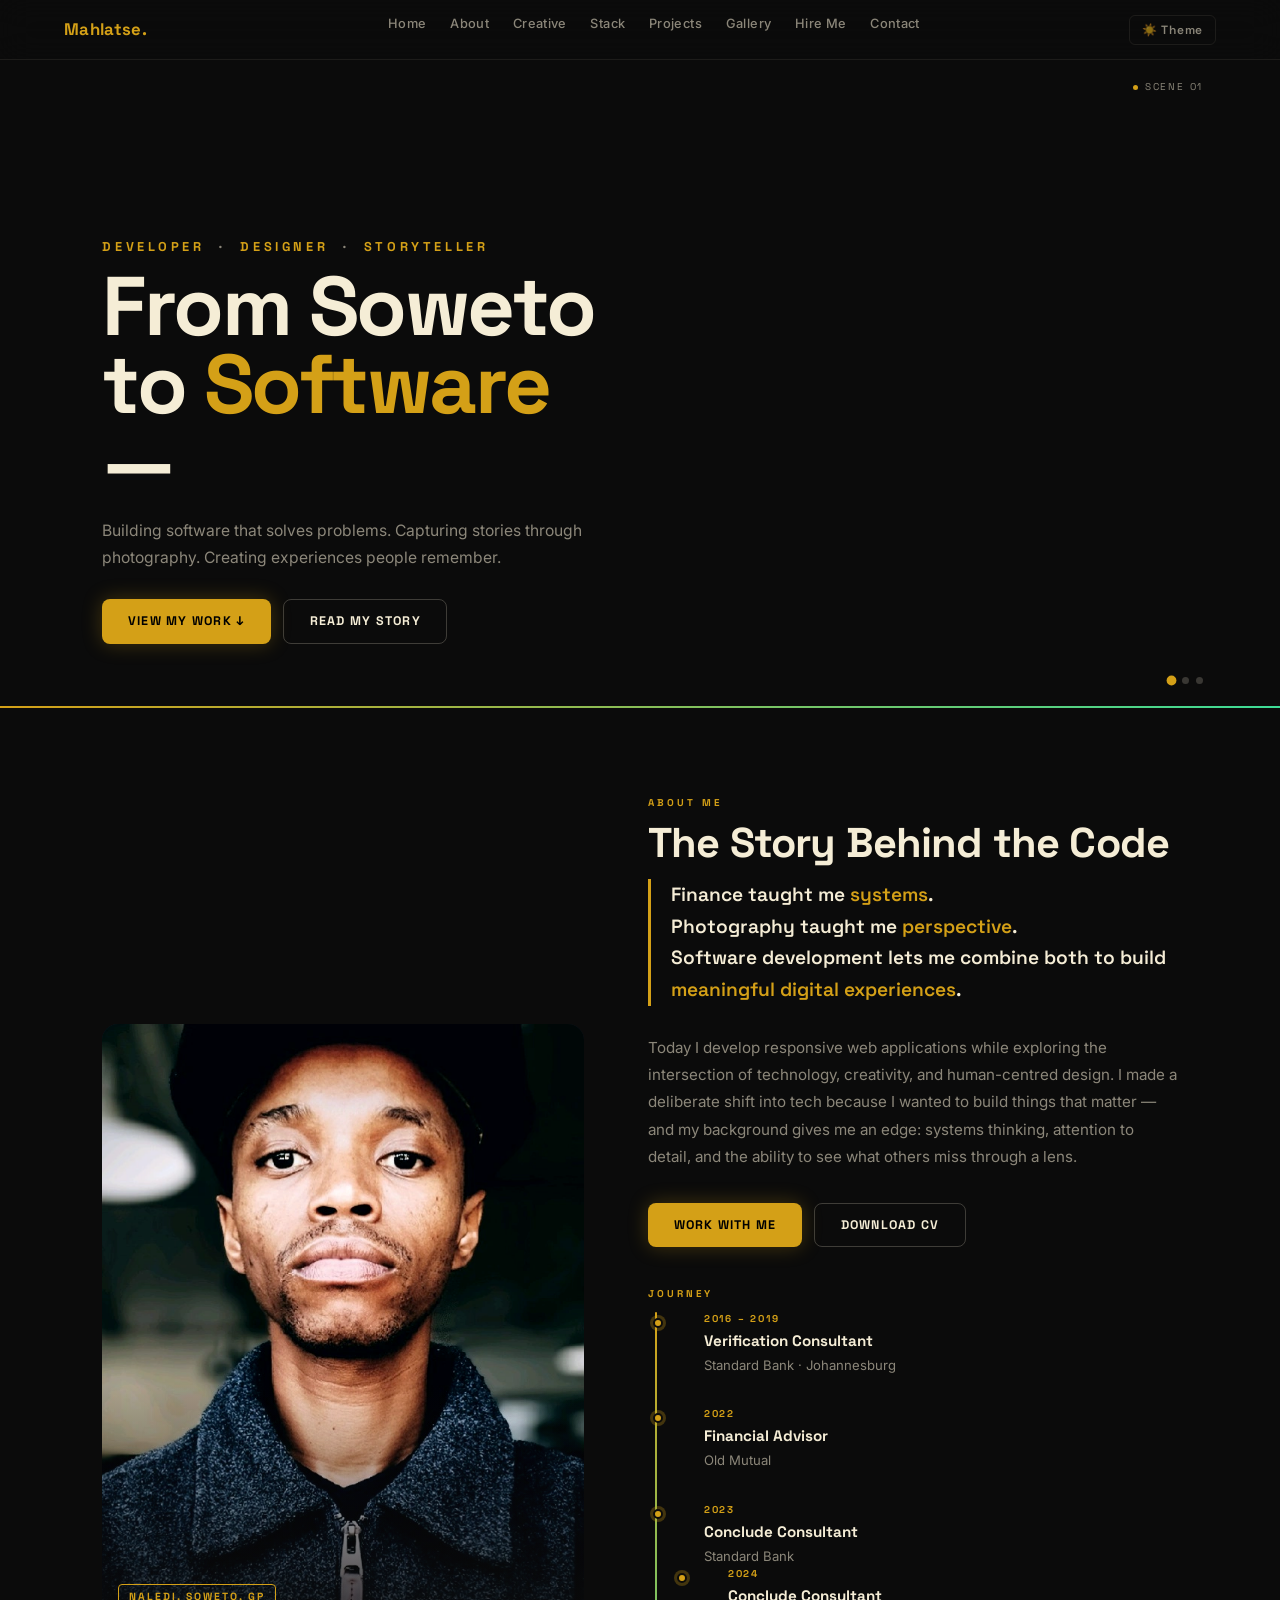
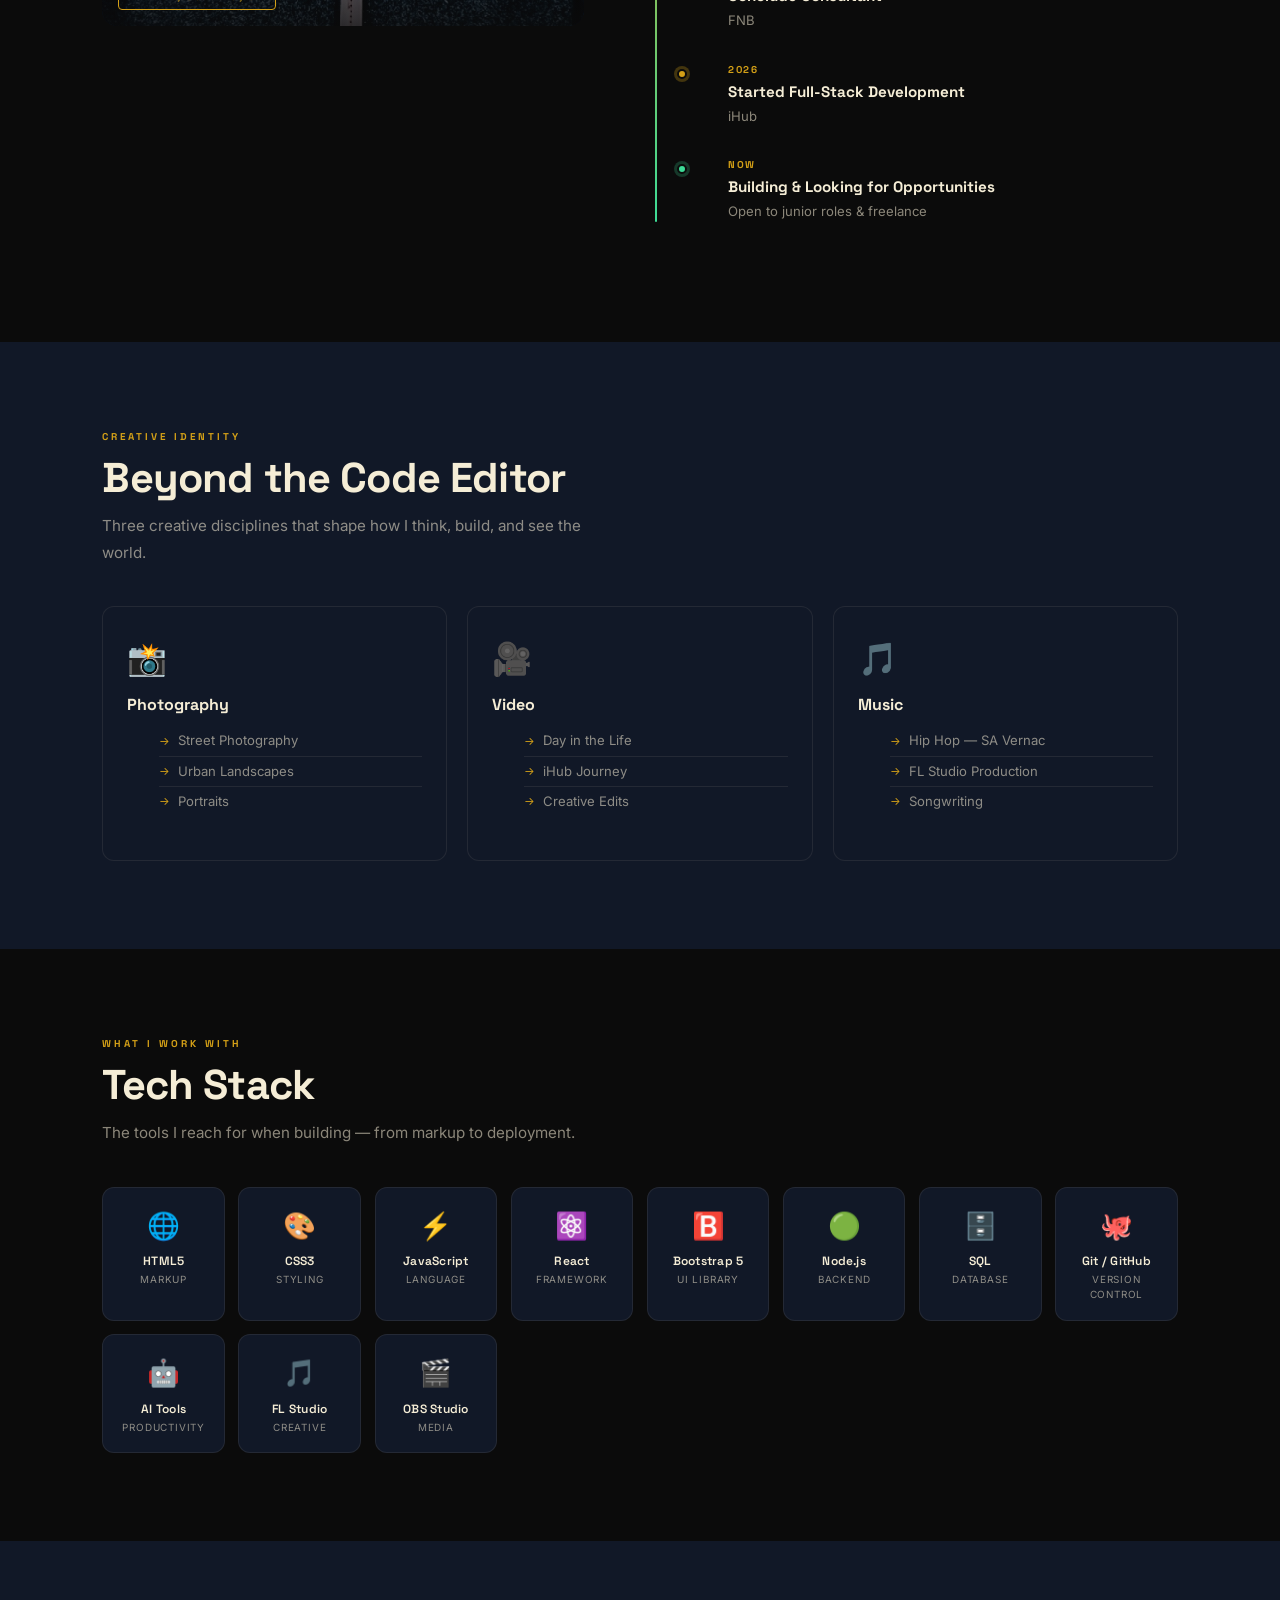
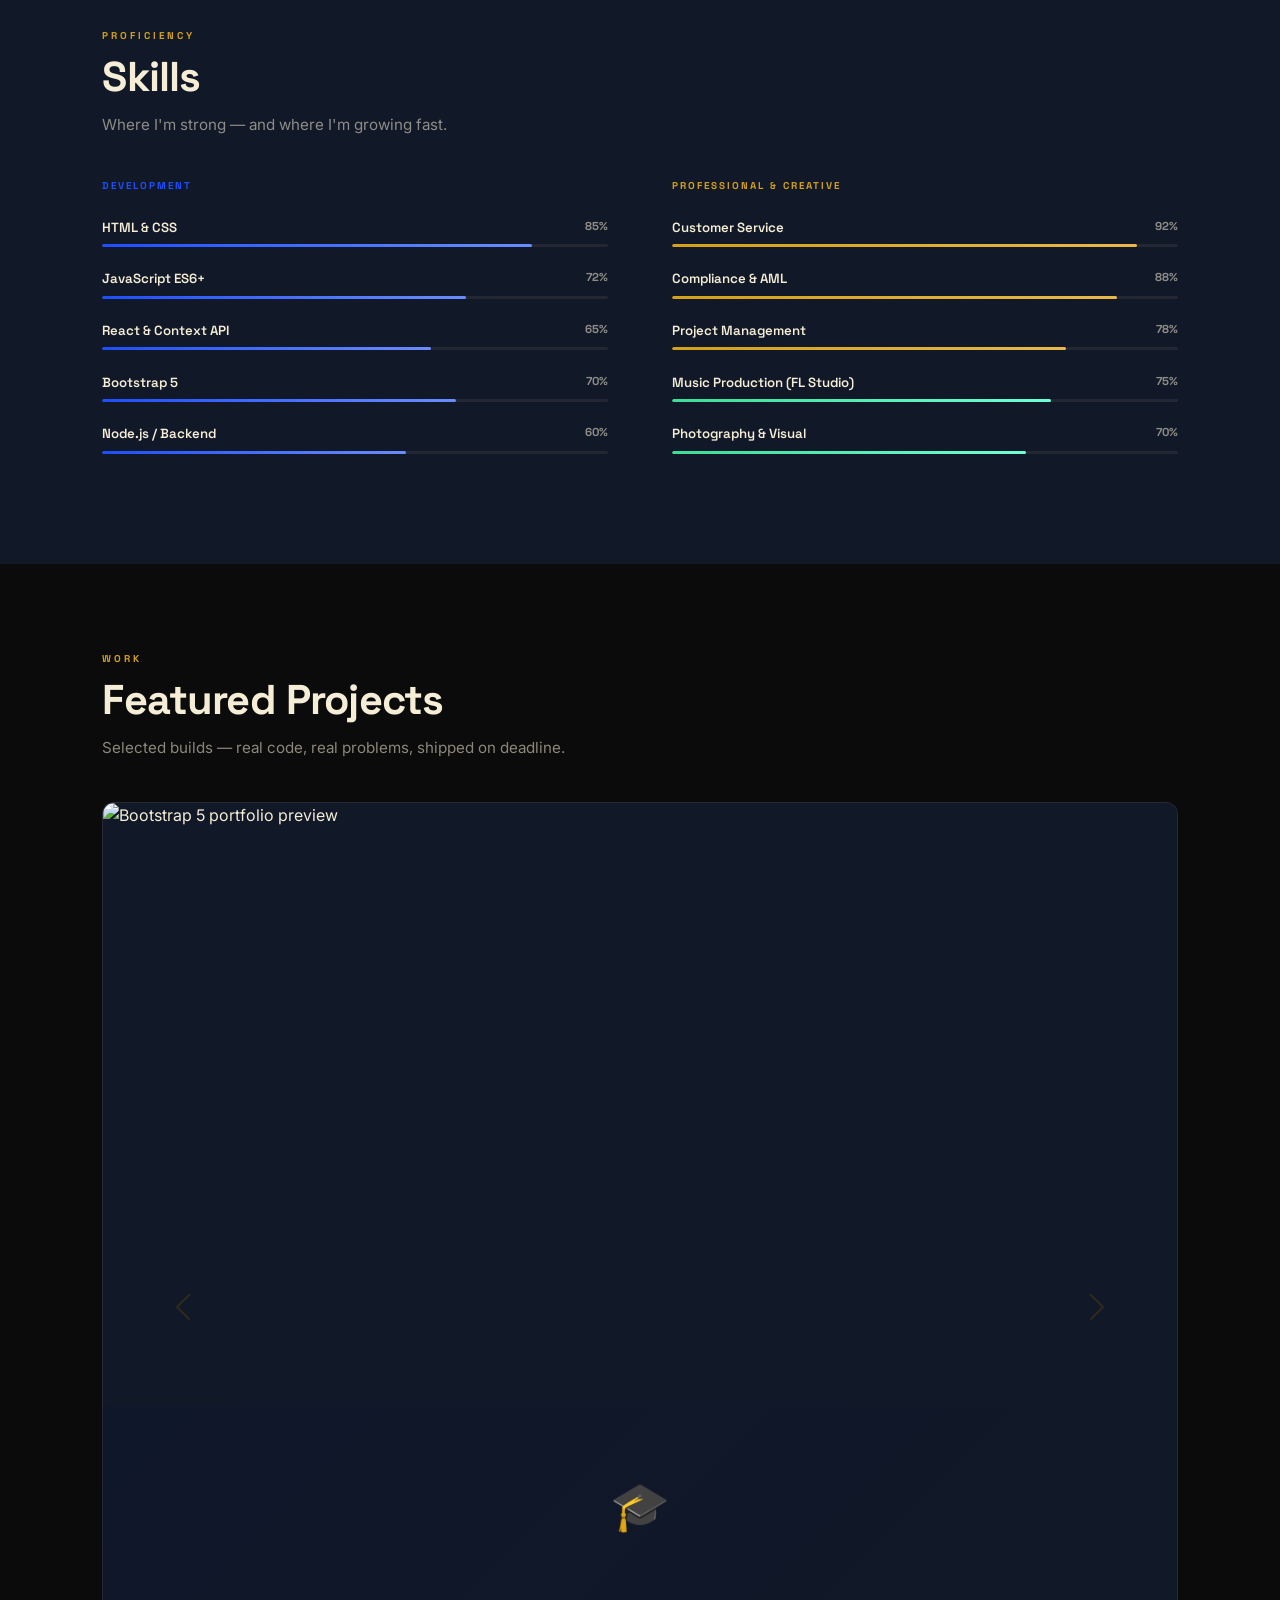
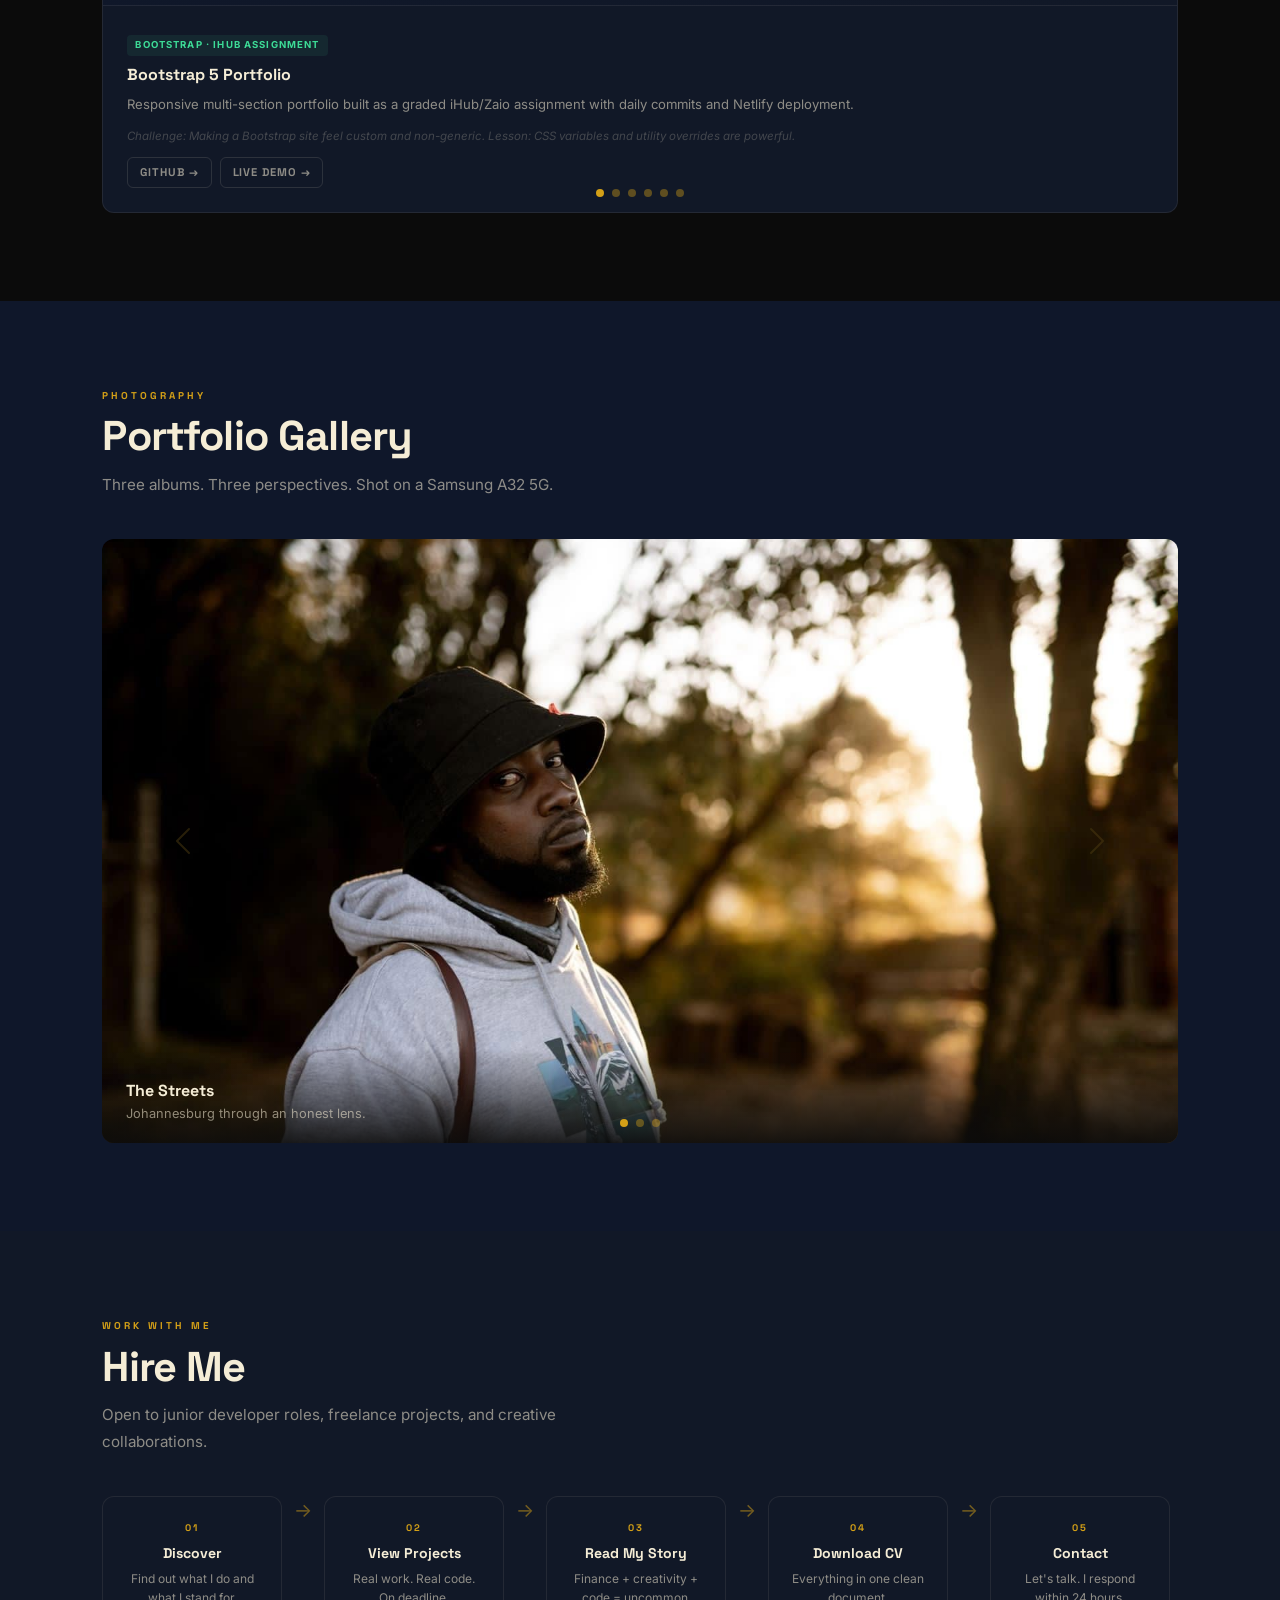
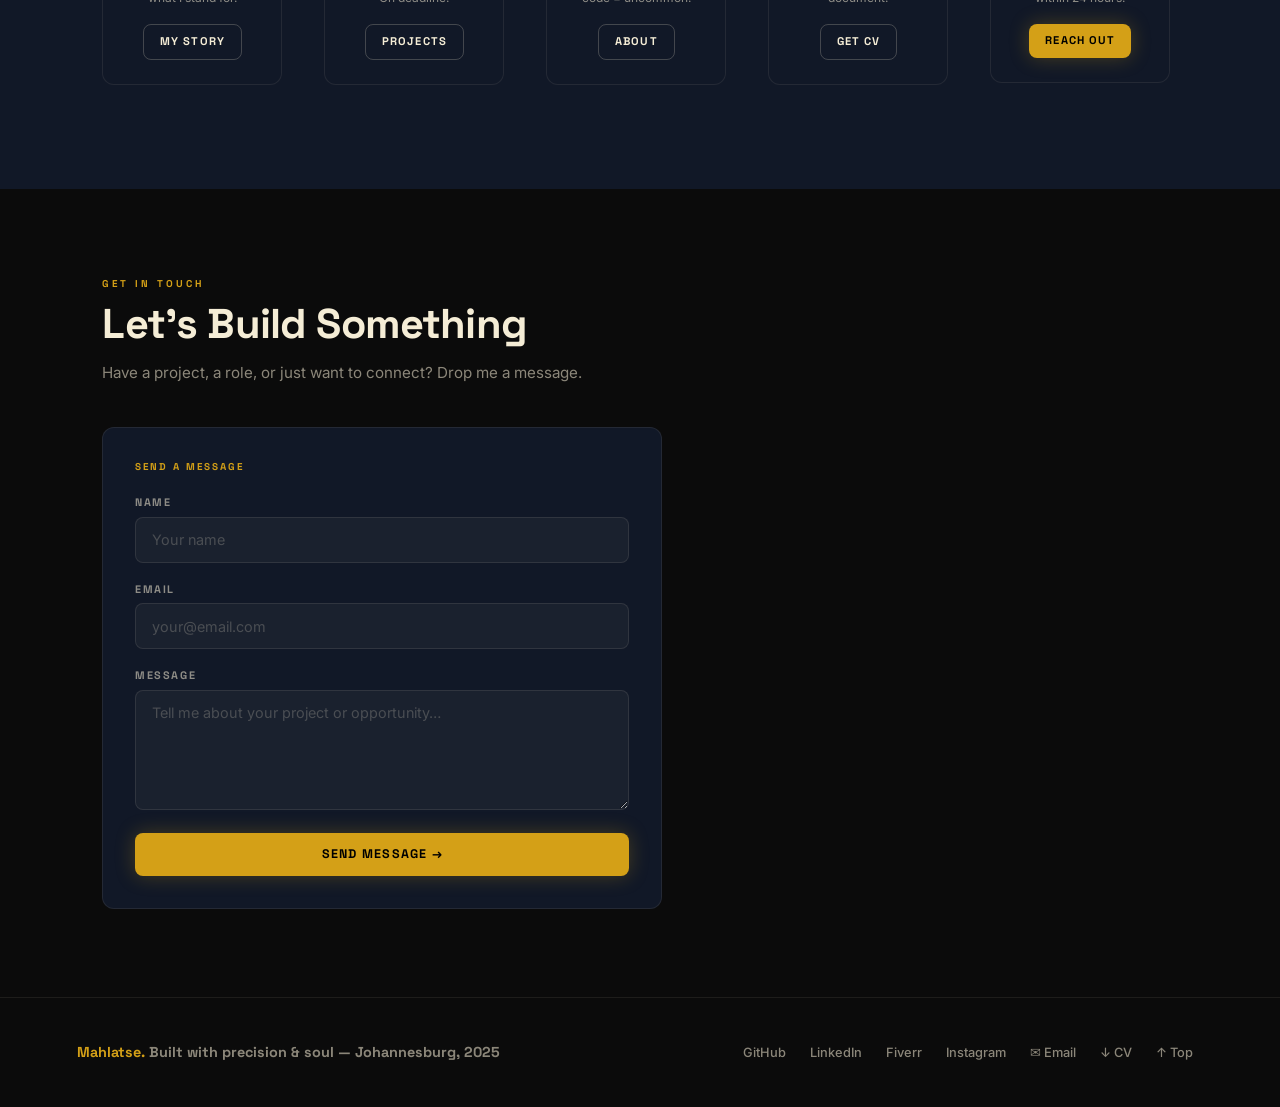
==== commit a5c255ee: "style(ui): refine project cards and layout" ====
--- a/index.html
+++ b/index.html
@@ -76,7 +76,7 @@
 
   <!-- Image 2: Replace src with your own photography -->
   <div class="hero-layer img2" role="img" aria-label="Hero photo 2"
-    style="background-image:url('assets/@sharp_fede-10.jpg');filter:hue-rotate(10deg) brightness(.9)">
+    style="background-image:url('assets/5-years.png');filter:hue-rotate(10deg) brightness(.9)">
   </div>
 
   <!-- Image 3: Dark tech / creative image -->
@@ -182,11 +182,17 @@
           <div class="timeline-year">2023</div>
           <div class="timeline-role">Conclude Consultant</div>
           <div class="timeline-place">Standard Bank</div>
-        </div>
+
+               <div class="timeline-item reveal reveal-d2" role="listitem">
+          <div class="timeline-year">2024</div>
+          <div class="timeline-role">Conclude Consultant</div>
+          <div class="timeline-place">FNB</div>  
+        </div>
+
         <div class="timeline-item reveal reveal-d3" role="listitem">
-          <div class="timeline-year">2024</div>
+          <div class="timeline-year">2026</div>
           <div class="timeline-role">Started Full-Stack Development</div>
-          <div class="timeline-place">iHub / Zaio Programme</div>
+          <div class="timeline-place">iHub</div>
         </div>
         <div class="timeline-item current reveal reveal-d4" role="listitem">
           <div class="timeline-year">Now</div>
@@ -315,6 +321,9 @@
 
       <div class="carousel-item active">
         <div class="project-slide">
+          <div class="project-slide-image">
+            <img src="assets/hero1.jpg" alt="Bootstrap 5 portfolio preview"/>
+          </div>
           <div class="project-slide-thumb">🎓</div>
           <div class="project-slide-body">
             <span class="project-tag">Bootstrap · iHub Assignment</span>
@@ -331,6 +340,9 @@
 
       <div class="carousel-item">
         <div class="project-slide">
+          <div class="project-slide-image">
+            <img src="assets/gallery.jpg" alt="YouTube clone preview"/>
+          </div>
           <div class="project-slide-thumb">📺</div>
           <div class="project-slide-body">
             <span class="project-tag">Vanilla JS · UI Clone</span>
@@ -347,12 +359,34 @@
 
       <div class="carousel-item">
         <div class="project-slide">
+          <div class="project-slide-image">
+            <img src="assets/citynight-lights.jpg" alt="Tesla UI concept preview"/>
+          </div>
+          <div class="project-slide-thumb">🚗</div>
+          <div class="project-slide-body">
+            <span class="project-tag">Tesla · UI Concept</span>
+            <h3 class="project-title">Tesla Experience</h3>
+            <p class="project-desc">Responsive Tesla-inspired model showcase and dashboard concept built with polished components and motion.</p>
+            <p class="project-meta">Challenge: Making an energy brand feel premium in code. Lesson: visuals need breathing room.</p>
+            <div class="project-links">
+              <a href="#" class="project-link">GitHub →</a>
+              <a href="#" class="project-link">Live Demo →</a>
+            </div>
+          </div>
+        </div>
+      </div>
+
+      <div class="carousel-item">
+        <div class="project-slide">
+          <div class="project-slide-image construction">
+            <img src="assets/dawn.jpg" alt="Twitter project under construction"/>
+          </div>
           <div class="project-slide-thumb">🐦</div>
           <div class="project-slide-body">
-            <span class="project-tag">CSS · Semantic HTML</span>
+            <span class="project-tag">CSS · In Progress</span>
             <h3 class="project-title">Twitter Timeline Clone</h3>
-            <p class="project-desc">Pixel-accurate Twitter/X timeline clone focusing on responsive layout, component structure, and semantic markup.</p>
-            <p class="project-meta">Challenge: Matching spacing and layout exactly. Lesson: Devtools + patience beats guessing.</p>
+            <p class="project-desc">Work in progress: modern Twitter-style feed rebuild with responsive cards and cleaner interactions.</p>
+            <p class="project-meta">Currently under construction. Coming soon with a refreshed visual structure and micro-animations.</p>
             <div class="project-links">
               <a href="#" class="project-link">GitHub →</a>
               <a href="#" class="project-link">Live Demo →</a>
@@ -377,19 +411,32 @@
       </div>
 
       <div class="carousel-item">
-        <div class="project-slide">
-          <div class="project-slide-thumb">🎵</div>
-          <div class="project-slide-body">
-            <span class="project-tag">Fiverr · Creative</span>
-            <h3 class="project-title">AI-Assisted Creative Services</h3>
-            <p class="project-desc">Visual and written content services combining AI tools with human creative direction for the SA market.</p>
-            <p class="project-meta">Challenge: Positioning AI output as premium work. Lesson: Curation and taste are skills too.</p>
-            <div class="project-links">
-              <a href="#" class="project-link">Fiverr →</a>
-            </div>
-          </div>
-        </div>
-      </div>
+  <div class="project-slide">
+
+    <!-- IMAGE SECTION -->
+    <div class="project-slide-image">
+      <img src="assets/5-years.png" alt="AI Assisted Creative Services">
+    </div>
+
+    <div class="project-slide-thumb">🎵</div>
+
+    <div class="project-slide-body">
+      <span class="project-tag">Fiverr · Creative</span>
+      <h3 class="project-title">AI-Assisted Creative Services</h3>
+      <p class="project-desc">
+        Visual and written content services combining AI tools with human creative direction for the SA market.
+      </p>
+      <p class="project-meta">
+        Challenge: Positioning AI output as premium work. Lesson: Curation and taste are skills too.
+      </p>
+
+      <div class="project-links">
+        <a href="#" class="project-link">Fiverr →</a>
+      </div>
+    </div>
+
+  </div>
+</div>
 
       <div class="carousel-item">
         <div class="project-slide">
@@ -437,10 +484,10 @@
 
       <div class="carousel-item active">
         <div class="gallery-slide">
-          <!-- Replace with your actual street photography -->
+          <!-- Fellow, friend, photographer and mentor's photo-->
           <img src="assets/bantubahle.jpg" alt="Street Photography — urban life captured" loading="lazy"/>
           <div class="carousel-caption-custom">
-            <h5>The Street Photography</h5>
+            <h5>The Streets</h5>
             <p>Johannesburg through an honest lens.</p>
           </div>
         </div>
@@ -449,7 +496,7 @@
       <div class="carousel-item">
         <div class="gallery-slide">
       
-          <img src="assets/" loading="lazy"/>
+          <img src="assets/redseason-2.jpeg" loading="lazy"/>
           <div class="carousel-caption-custom">
             <h5>Red Season</h5>
             <p>Mood, and movement.</p>
@@ -471,7 +518,7 @@
 
       <div class="carousel-item">
         <div class="gallery-slide">
-          <!-- Replace with your Day in the Life photography -->
+          <!-- photography -->
           <img src="assets/citynight-lights.jpg">
           <div class="carousel-caption-custom">
             <h5>A Day in the Life</h5>
@@ -483,7 +530,7 @@
       
       <div class="carousel-item">
         <div class="gallery-slide">
-          <!-- Replace with your Day in the Life photography -->
+          <!-- photography -->
           <img src="assets/@sharp_fede-10.jpg">
           <div class="carousel-caption-custom">
             <h5>A Day in the Life</h5>
--- a/css/style.css
+++ b/css/style.css
@@ -43,6 +43,46 @@
 
 /* Scroll bar */
 #progressBar{position:fixed;top:0;left:0;height:3px;width:0%;background:linear-gradient(90deg,var(--blue),var(--amber),var(--green));z-index:9999;transition:width .1s linear;pointer-events:none}
+
+.project-slide-image-bg {
+  width: 220px;
+  height: 160px;
+  border-radius: 12px;
+  background-size: cover;
+  background-position: center;
+  box-shadow: 0 10px 25px rgba(0,0,0,0.3);
+}
+.project-slide-image {
+  width: 100%;
+  aspect-ratio: 16 / 9;
+  overflow: hidden;
+  background: var(--bg2);
+  position: relative;
+}
+.project-slide-image img {
+  width: 100%;
+  height: 100%;
+  object-fit: cover;
+  display: block;
+  transition: transform .4s ease;
+}
+.project-slide-image:hover img {
+  transform: scale(1.03);
+}
+.project-slide-image.construction::after {
+  content: 'Under construction';
+  position: absolute;
+  left: 1rem;
+  bottom: 1rem;
+  padding: .35rem .75rem;
+  color: #fff;
+  background: rgba(212,160,23,.9);
+  border-radius: 999px;
+  font-family: var(--font-display);
+  font-size: .72rem;
+  letter-spacing: .12em;
+  text-transform: uppercase;
+}
 
 /* Nav */
 .site-nav{position:fixed;top:0;left:0;right:0;height:60px;display:flex;align-items:center;justify-content:space-between;padding:0 5%;background:rgba(11,11,11,.82);backdrop-filter:blur(16px);-webkit-backdrop-filter:blur(16px);border-bottom:1px solid var(--border);z-index:1000;transition:background .4s}
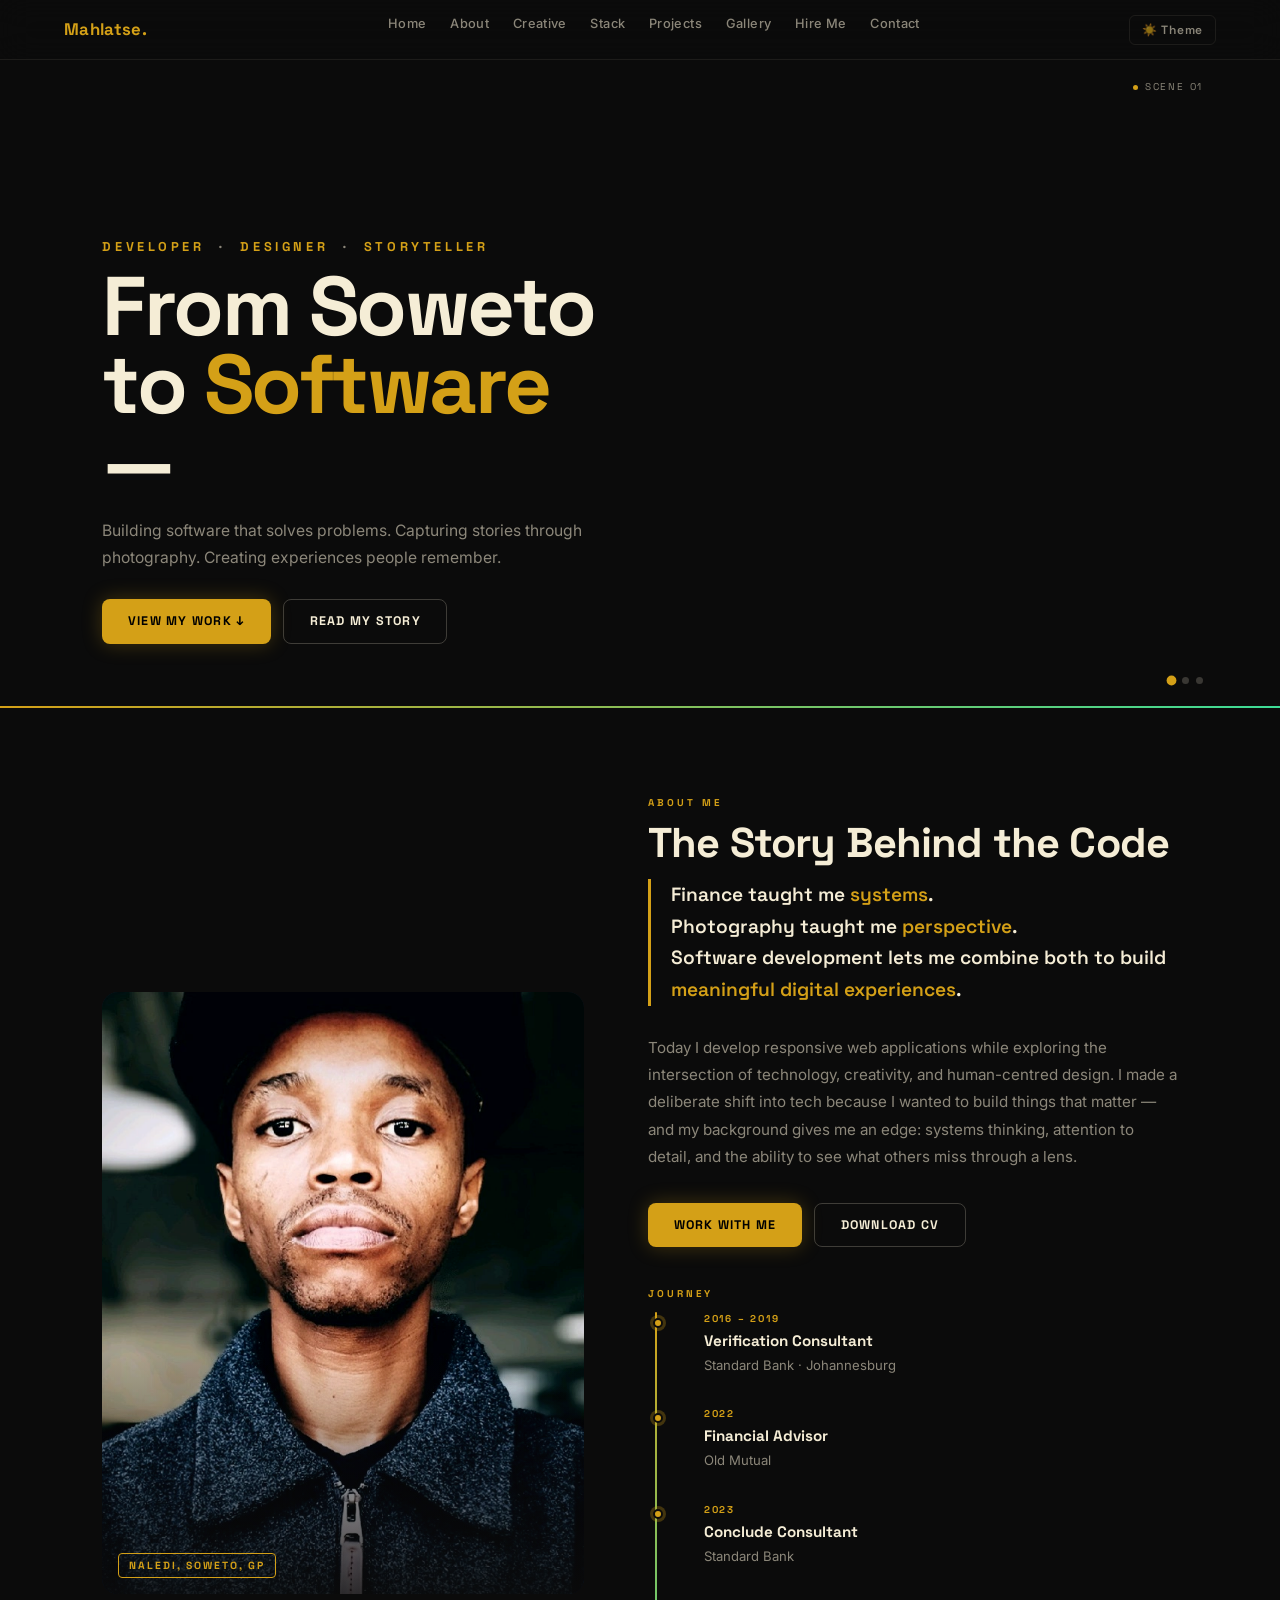
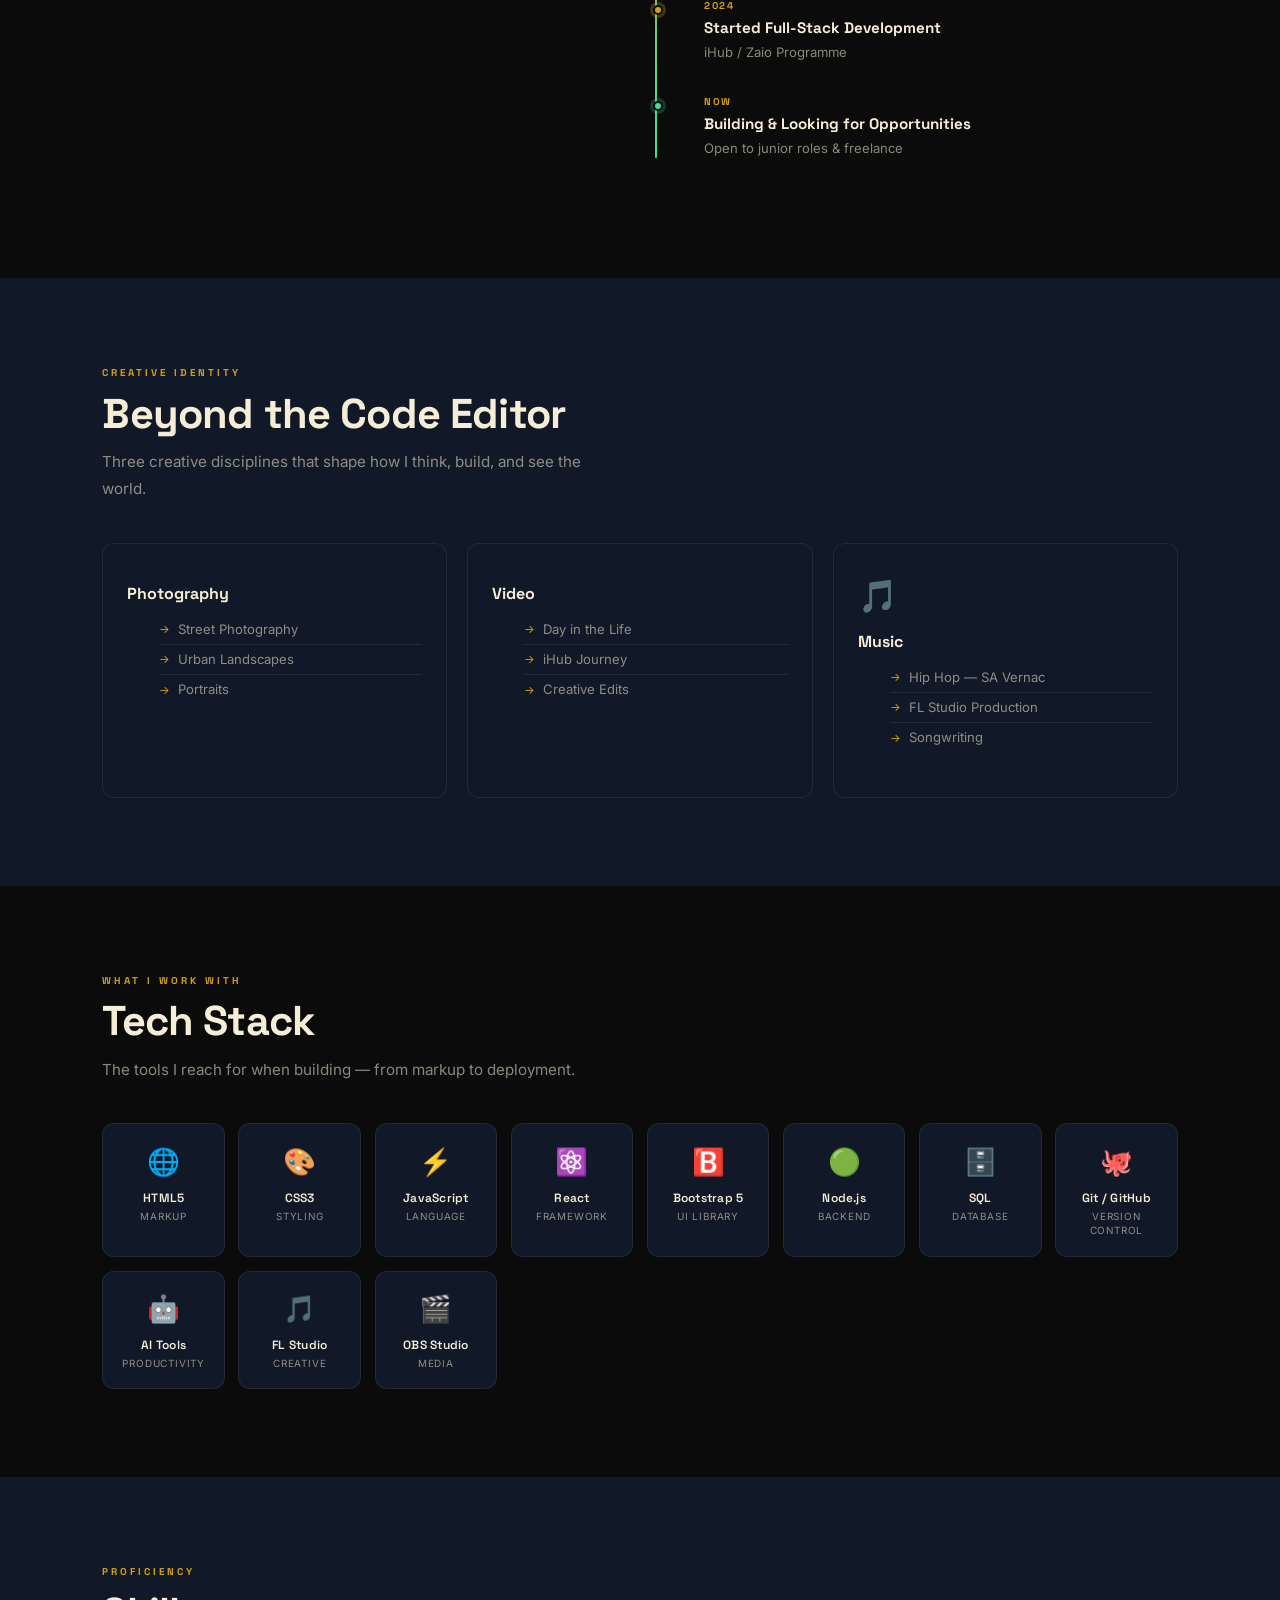
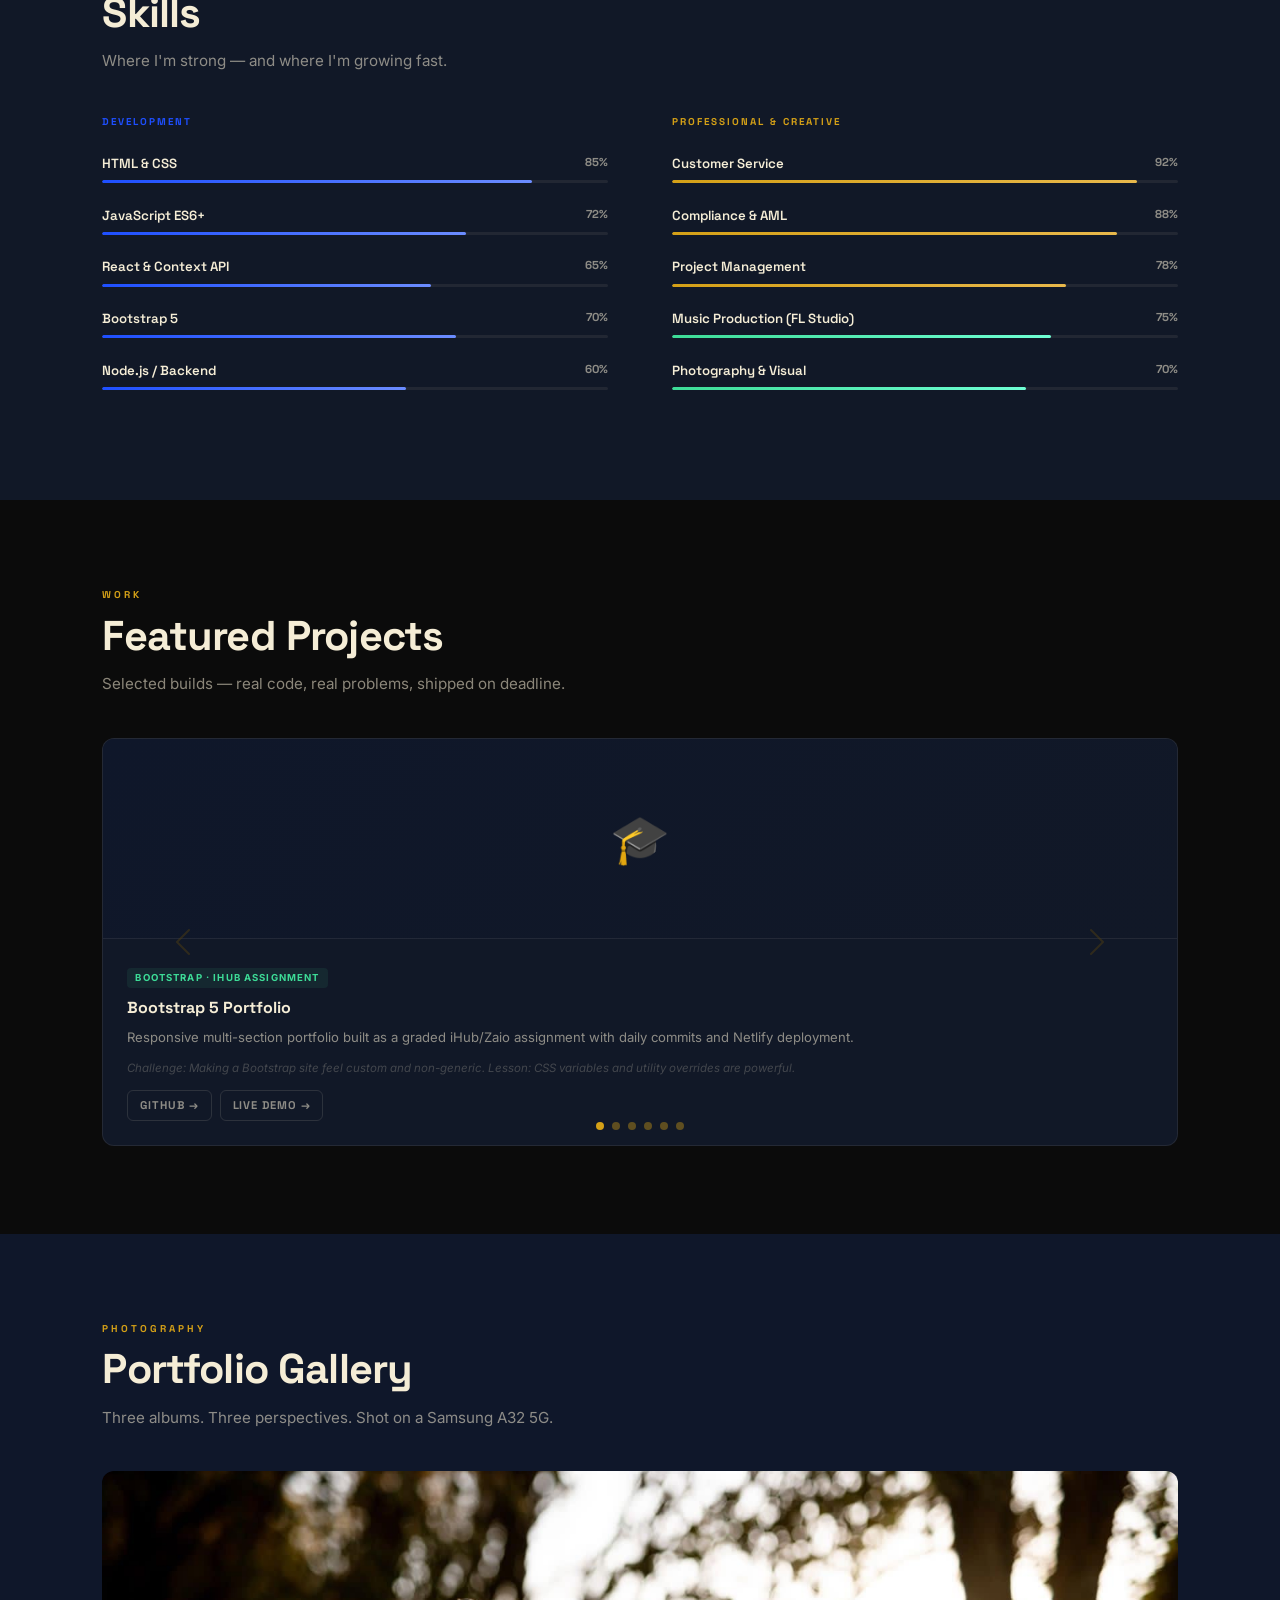
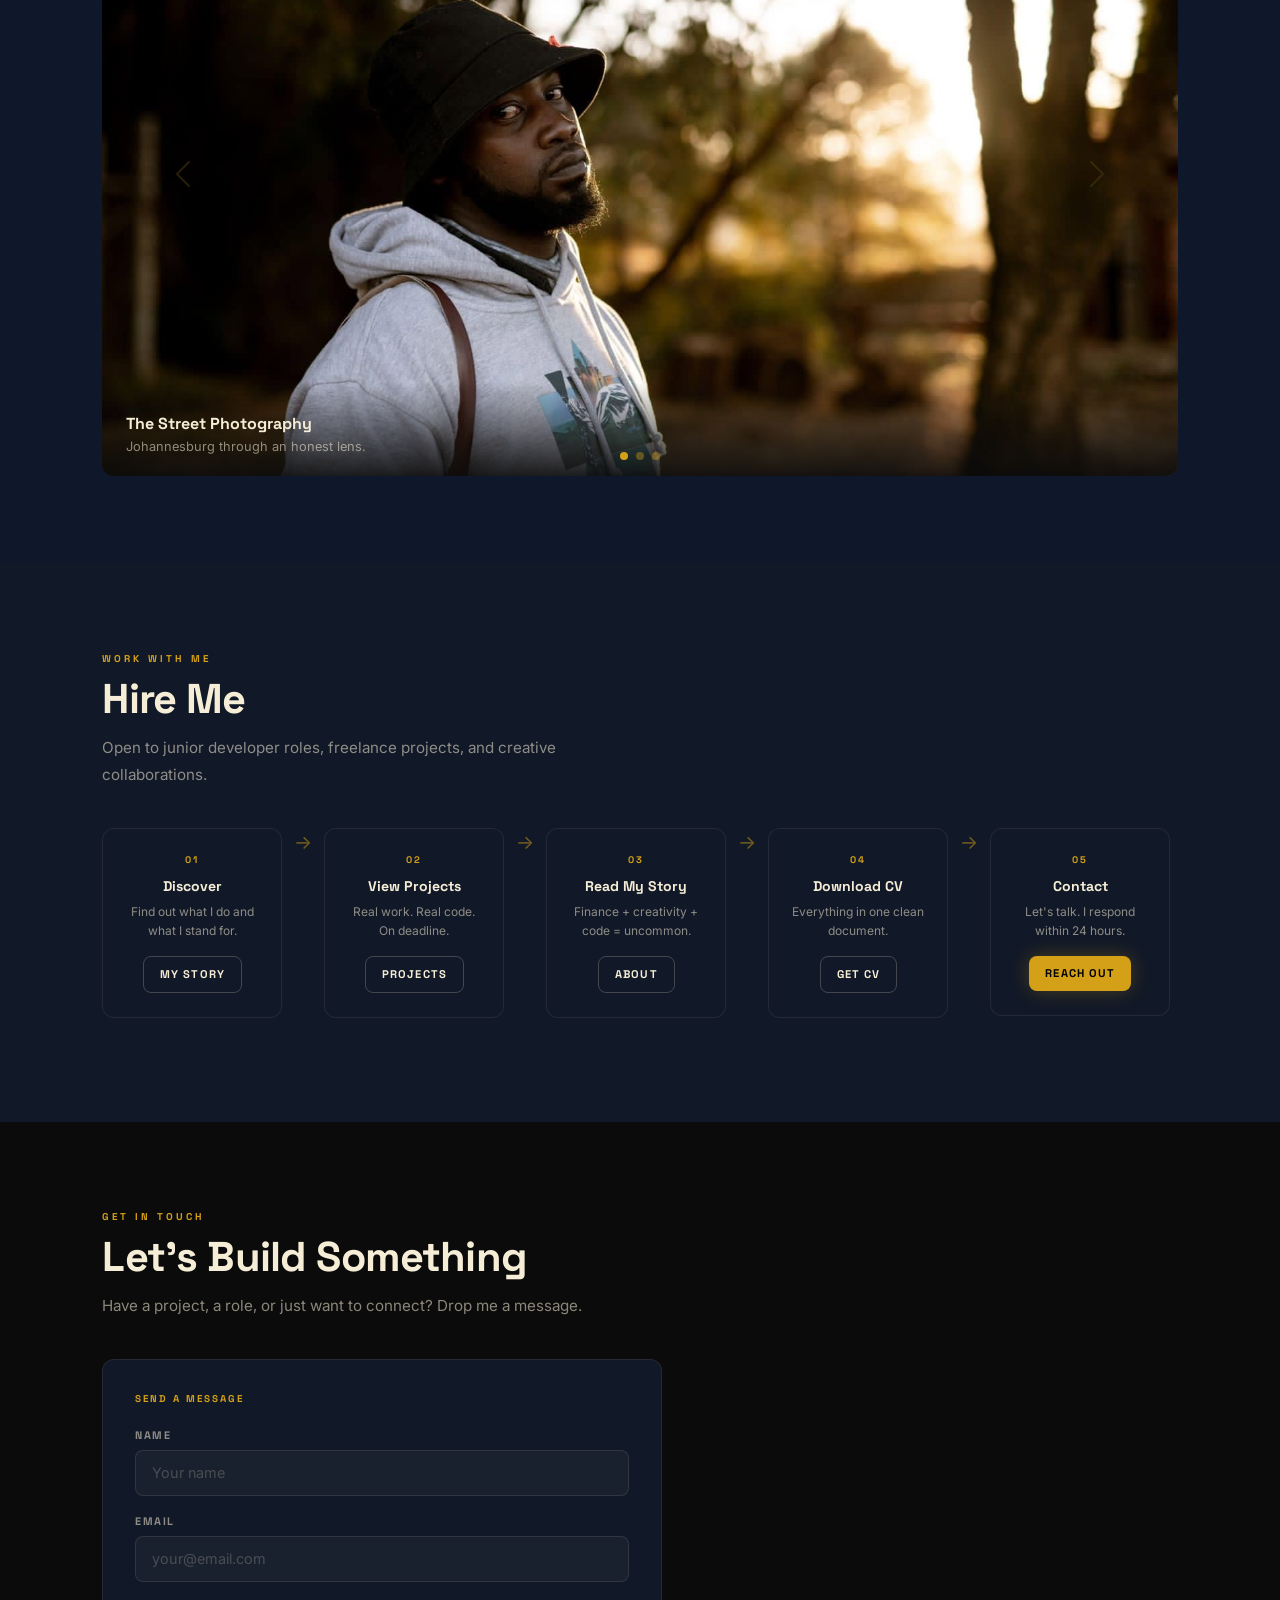
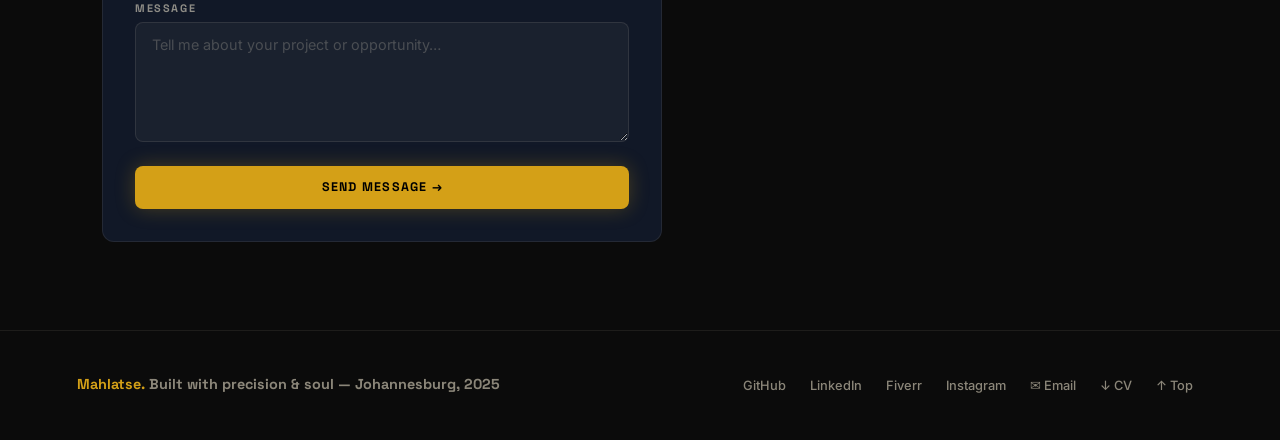
==== commit 4f8198f8: "Update index.html" ====
--- a/index.html
+++ b/index.html
@@ -76,7 +76,7 @@
 
   <!-- Image 2: Replace src with your own photography -->
   <div class="hero-layer img2" role="img" aria-label="Hero photo 2"
-    style="background-image:url('assets/5-years.png');filter:hue-rotate(10deg) brightness(.9)">
+    style="background-image:url('assets/@sharp_fede-10.jpg');filter:hue-rotate(10deg) brightness(.9)">
   </div>
 
   <!-- Image 3: Dark tech / creative image -->
@@ -182,17 +182,11 @@
           <div class="timeline-year">2023</div>
           <div class="timeline-role">Conclude Consultant</div>
           <div class="timeline-place">Standard Bank</div>
-
-               <div class="timeline-item reveal reveal-d2" role="listitem">
+        </div>
+        <div class="timeline-item reveal reveal-d3" role="listitem">
           <div class="timeline-year">2024</div>
-          <div class="timeline-role">Conclude Consultant</div>
-          <div class="timeline-place">FNB</div>  
-        </div>
-
-        <div class="timeline-item reveal reveal-d3" role="listitem">
-          <div class="timeline-year">2026</div>
           <div class="timeline-role">Started Full-Stack Development</div>
-          <div class="timeline-place">iHub</div>
+          <div class="timeline-place">iHub / Zaio Programme</div>
         </div>
         <div class="timeline-item current reveal reveal-d4" role="listitem">
           <div class="timeline-year">Now</div>
@@ -216,7 +210,7 @@
 
   <div class="creative-grid">
     <div class="creative-card reveal reveal-d1">
-      <span class="creative-icon" aria-hidden="true">📸</span>
+      <span class="creative-icon" aria-hidden="true"></span>
       <h3 class="creative-title">Photography</h3>
       <ul class="creative-list" aria-label="Photography disciplines">
         <li>Street Photography</li>
@@ -225,7 +219,7 @@
       </ul>
     </div>
     <div class="creative-card reveal reveal-d2">
-      <span class="creative-icon" aria-hidden="true">🎥</span>
+      <span class="creative-icon" aria-hidden="true"></span>
       <h3 class="creative-title">Video</h3>
       <ul class="creative-list" aria-label="Video disciplines">
         <li>Day in the Life</li>
@@ -321,9 +315,6 @@
 
       <div class="carousel-item active">
         <div class="project-slide">
-          <div class="project-slide-image">
-            <img src="assets/hero1.jpg" alt="Bootstrap 5 portfolio preview"/>
-          </div>
           <div class="project-slide-thumb">🎓</div>
           <div class="project-slide-body">
             <span class="project-tag">Bootstrap · iHub Assignment</span>
@@ -340,9 +331,6 @@
 
       <div class="carousel-item">
         <div class="project-slide">
-          <div class="project-slide-image">
-            <img src="assets/gallery.jpg" alt="YouTube clone preview"/>
-          </div>
           <div class="project-slide-thumb">📺</div>
           <div class="project-slide-body">
             <span class="project-tag">Vanilla JS · UI Clone</span>
@@ -359,34 +347,12 @@
 
       <div class="carousel-item">
         <div class="project-slide">
-          <div class="project-slide-image">
-            <img src="assets/citynight-lights.jpg" alt="Tesla UI concept preview"/>
-          </div>
-          <div class="project-slide-thumb">🚗</div>
-          <div class="project-slide-body">
-            <span class="project-tag">Tesla · UI Concept</span>
-            <h3 class="project-title">Tesla Experience</h3>
-            <p class="project-desc">Responsive Tesla-inspired model showcase and dashboard concept built with polished components and motion.</p>
-            <p class="project-meta">Challenge: Making an energy brand feel premium in code. Lesson: visuals need breathing room.</p>
-            <div class="project-links">
-              <a href="#" class="project-link">GitHub →</a>
-              <a href="#" class="project-link">Live Demo →</a>
-            </div>
-          </div>
-        </div>
-      </div>
-
-      <div class="carousel-item">
-        <div class="project-slide">
-          <div class="project-slide-image construction">
-            <img src="assets/dawn.jpg" alt="Twitter project under construction"/>
-          </div>
           <div class="project-slide-thumb">🐦</div>
           <div class="project-slide-body">
-            <span class="project-tag">CSS · In Progress</span>
+            <span class="project-tag">CSS · Semantic HTML</span>
             <h3 class="project-title">Twitter Timeline Clone</h3>
-            <p class="project-desc">Work in progress: modern Twitter-style feed rebuild with responsive cards and cleaner interactions.</p>
-            <p class="project-meta">Currently under construction. Coming soon with a refreshed visual structure and micro-animations.</p>
+            <p class="project-desc">Pixel-accurate Twitter/X timeline clone focusing on responsive layout, component structure, and semantic markup.</p>
+            <p class="project-meta">Challenge: Matching spacing and layout exactly. Lesson: Devtools + patience beats guessing.</p>
             <div class="project-links">
               <a href="#" class="project-link">GitHub →</a>
               <a href="#" class="project-link">Live Demo →</a>
@@ -411,32 +377,19 @@
       </div>
 
       <div class="carousel-item">
-  <div class="project-slide">
-
-    <!-- IMAGE SECTION -->
-    <div class="project-slide-image">
-      <img src="assets/5-years.png" alt="AI Assisted Creative Services">
-    </div>
-
-    <div class="project-slide-thumb">🎵</div>
-
-    <div class="project-slide-body">
-      <span class="project-tag">Fiverr · Creative</span>
-      <h3 class="project-title">AI-Assisted Creative Services</h3>
-      <p class="project-desc">
-        Visual and written content services combining AI tools with human creative direction for the SA market.
-      </p>
-      <p class="project-meta">
-        Challenge: Positioning AI output as premium work. Lesson: Curation and taste are skills too.
-      </p>
-
-      <div class="project-links">
-        <a href="#" class="project-link">Fiverr →</a>
-      </div>
-    </div>
-
-  </div>
-</div>
+        <div class="project-slide">
+          <div class="project-slide-thumb">🎵</div>
+          <div class="project-slide-body">
+            <span class="project-tag">Fiverr · Creative</span>
+            <h3 class="project-title">AI-Assisted Creative Services</h3>
+            <p class="project-desc">Visual and written content services combining AI tools with human creative direction for the SA market.</p>
+            <p class="project-meta">Challenge: Positioning AI output as premium work. Lesson: Curation and taste are skills too.</p>
+            <div class="project-links">
+              <a href="#" class="project-link">Fiverr →</a>
+            </div>
+          </div>
+        </div>
+      </div>
 
       <div class="carousel-item">
         <div class="project-slide">
@@ -484,10 +437,10 @@
 
       <div class="carousel-item active">
         <div class="gallery-slide">
-          <!-- Fellow, friend, photographer and mentor's photo-->
+          <!-- Replace with your actual street photography -->
           <img src="assets/bantubahle.jpg" alt="Street Photography — urban life captured" loading="lazy"/>
           <div class="carousel-caption-custom">
-            <h5>The Streets</h5>
+            <h5>The Street Photography</h5>
             <p>Johannesburg through an honest lens.</p>
           </div>
         </div>
@@ -496,7 +449,7 @@
       <div class="carousel-item">
         <div class="gallery-slide">
       
-          <img src="assets/redseason-2.jpeg" loading="lazy"/>
+          <img src="assets/" loading="lazy"/>
           <div class="carousel-caption-custom">
             <h5>Red Season</h5>
             <p>Mood, and movement.</p>
@@ -518,7 +471,7 @@
 
       <div class="carousel-item">
         <div class="gallery-slide">
-          <!-- photography -->
+          <!-- Replace with your Day in the Life photography -->
           <img src="assets/citynight-lights.jpg">
           <div class="carousel-caption-custom">
             <h5>A Day in the Life</h5>
@@ -530,7 +483,7 @@
       
       <div class="carousel-item">
         <div class="gallery-slide">
-          <!-- photography -->
+          <!-- Replace with your Day in the Life photography -->
           <img src="assets/@sharp_fede-10.jpg">
           <div class="carousel-caption-custom">
             <h5>A Day in the Life</h5>
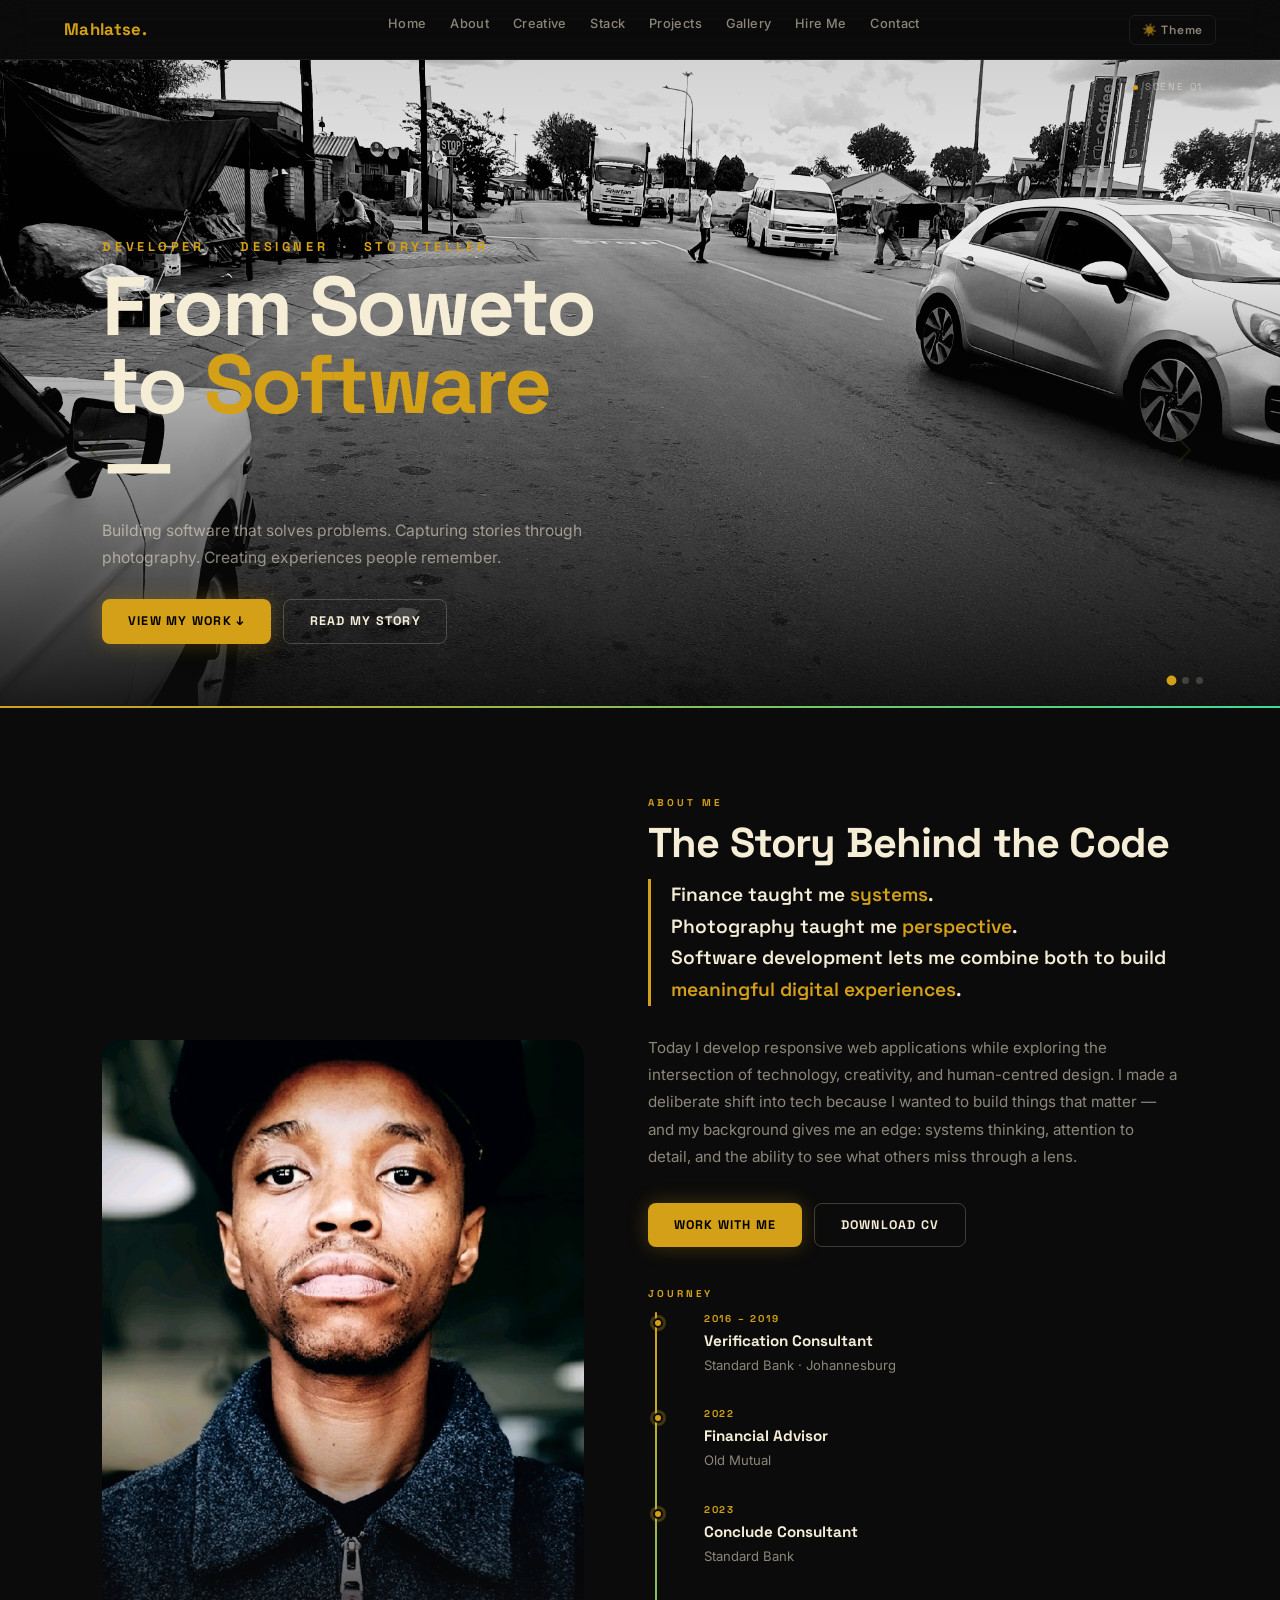
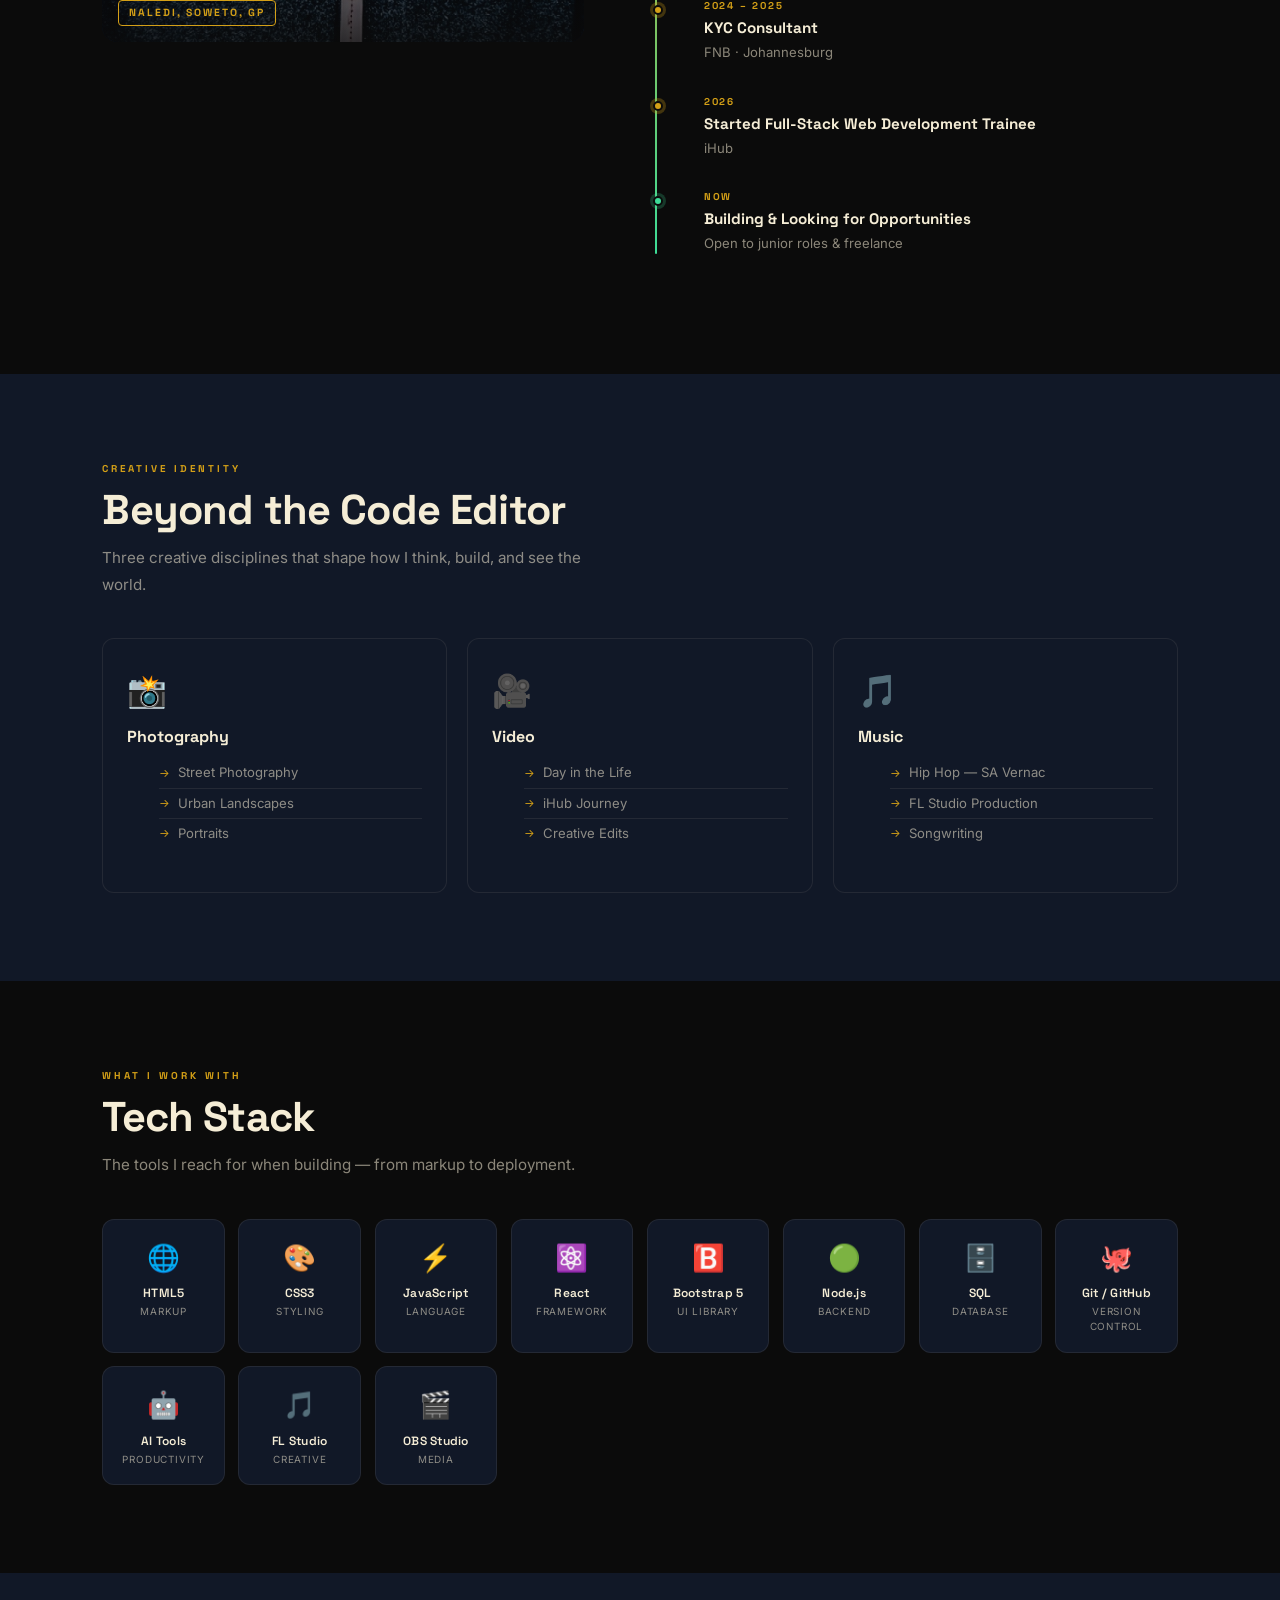
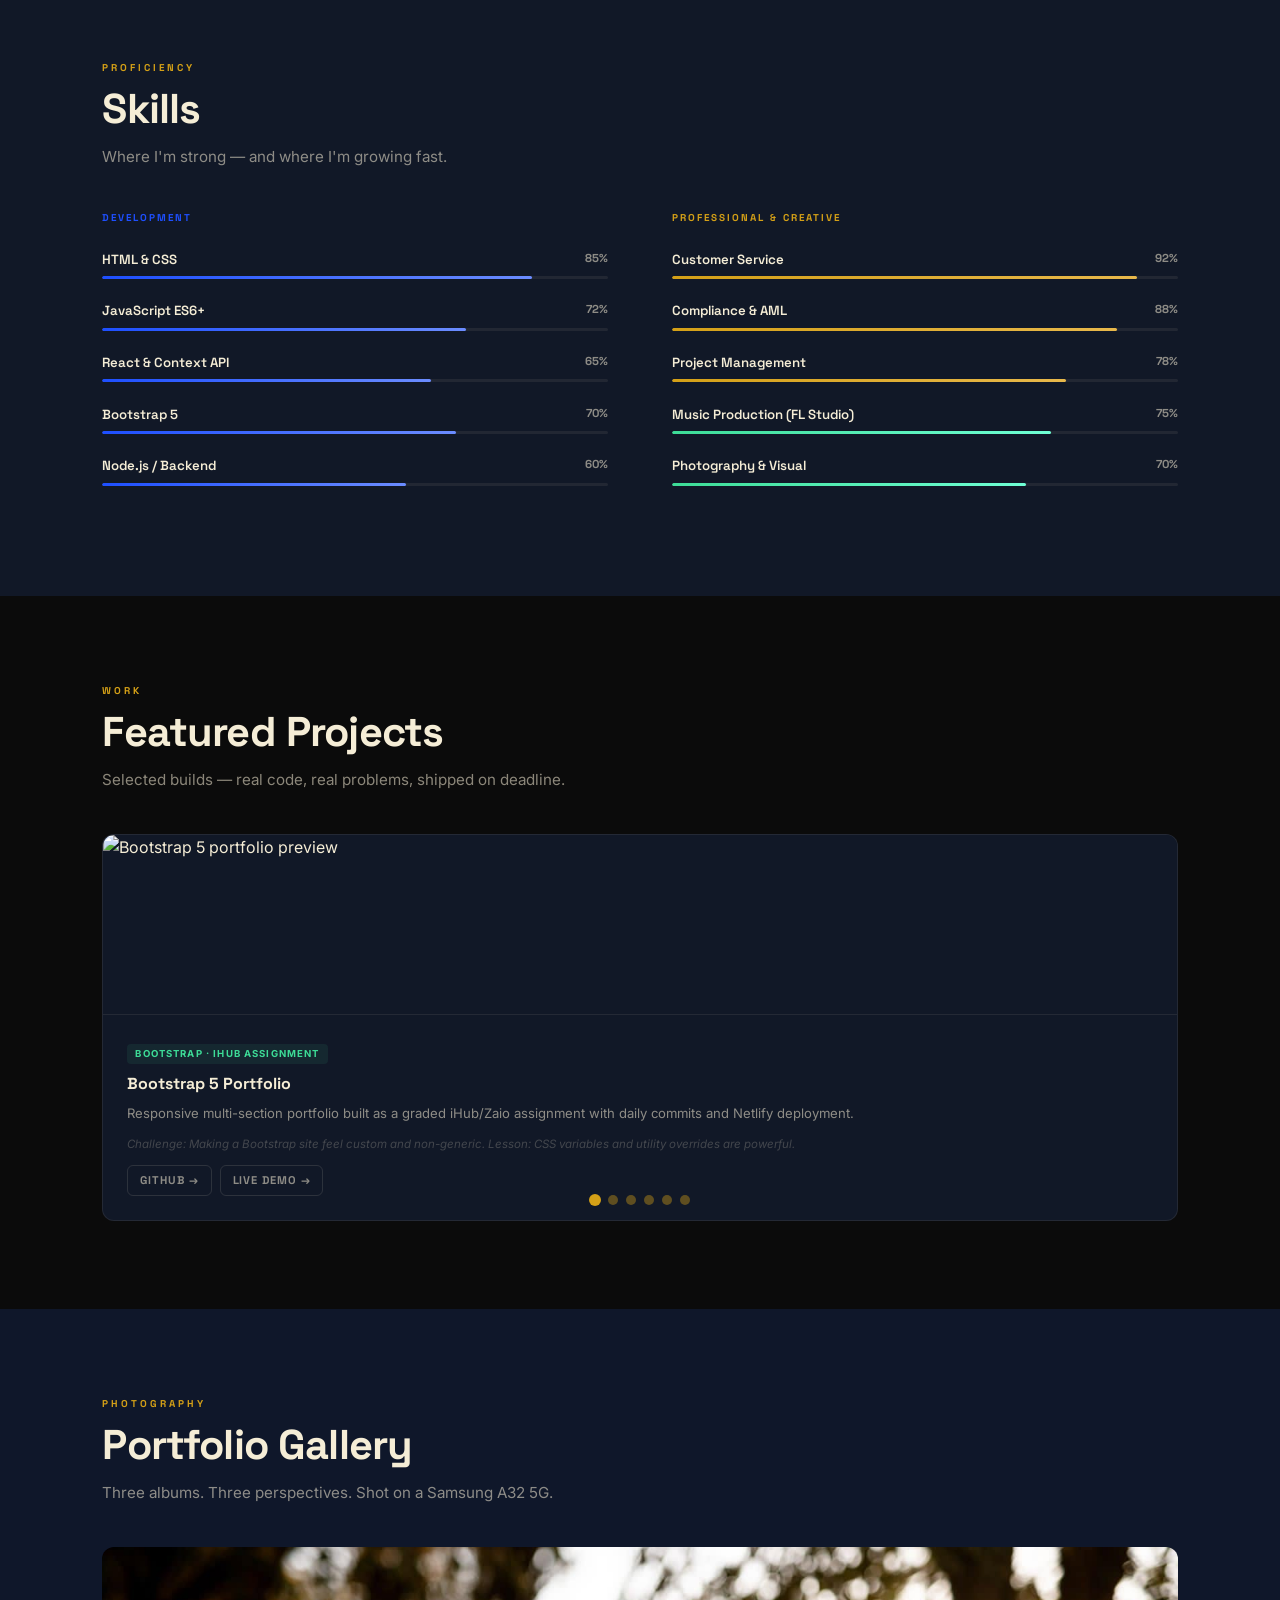
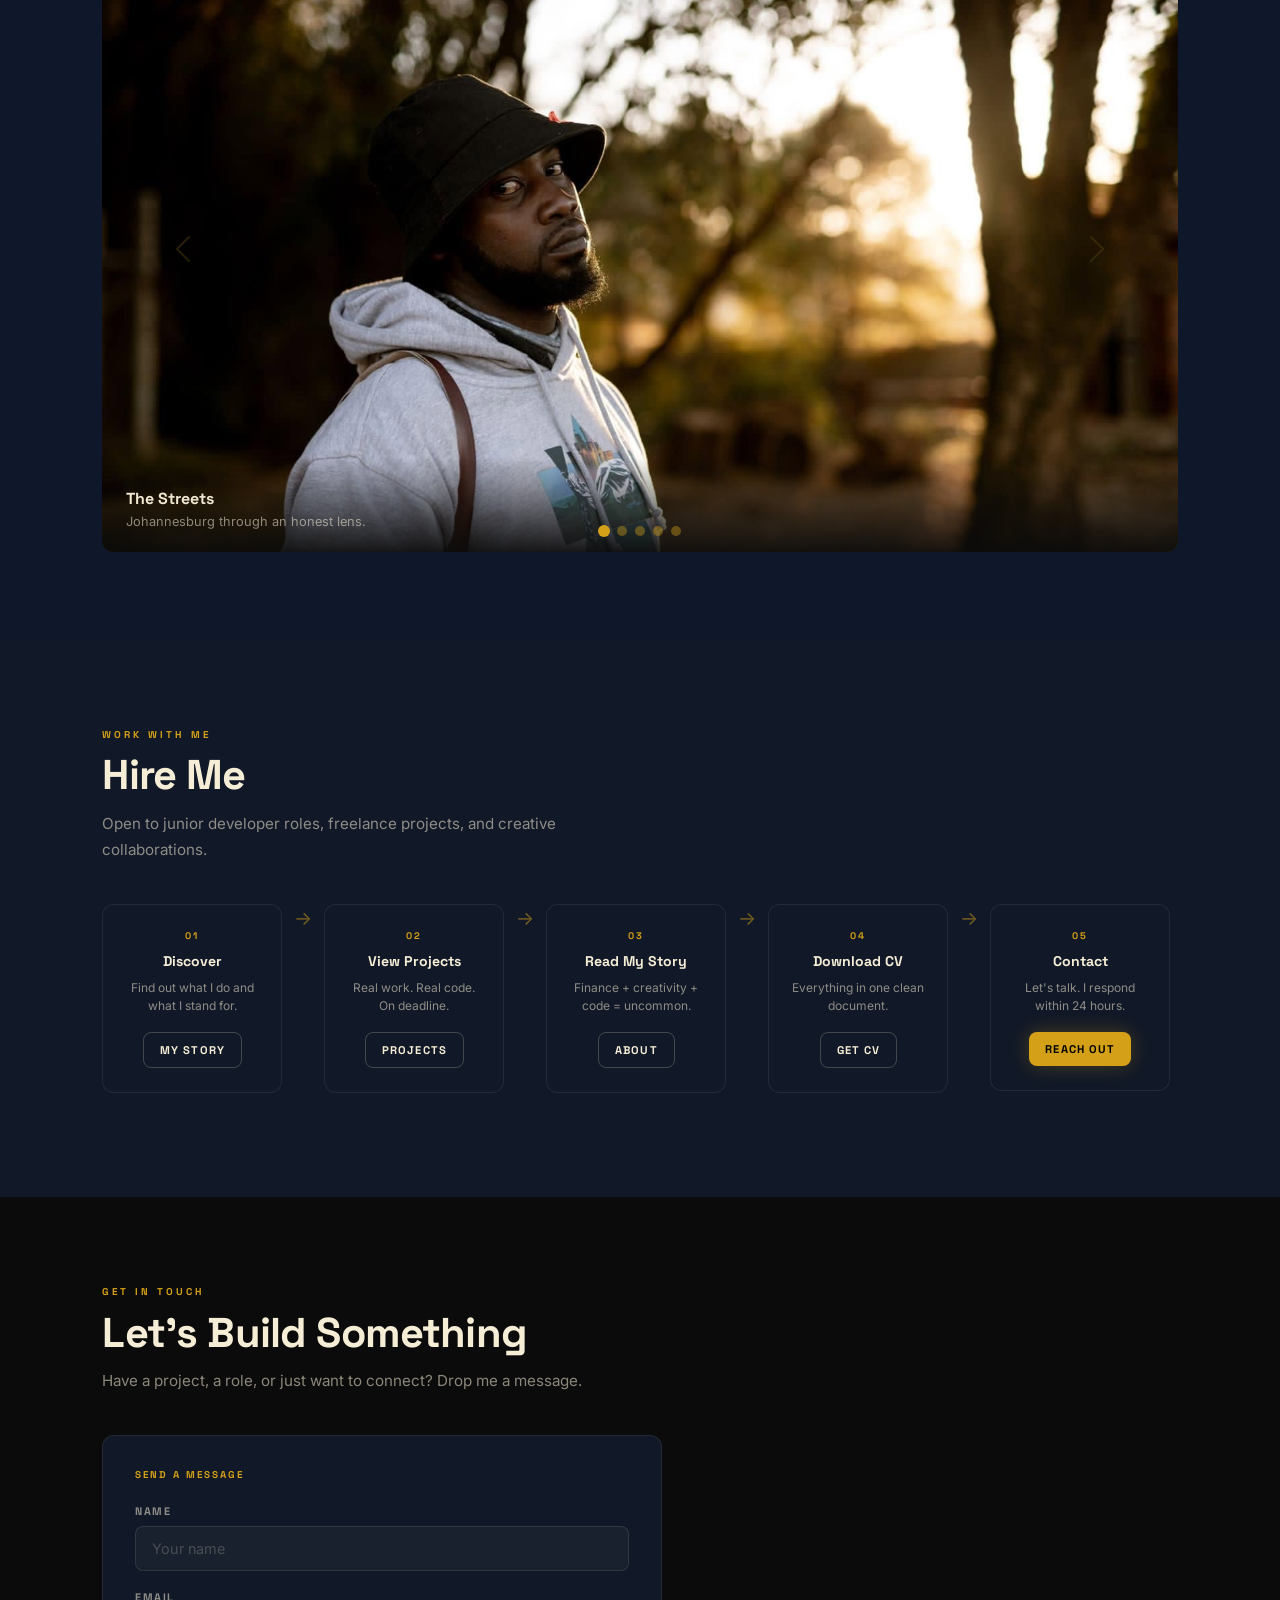
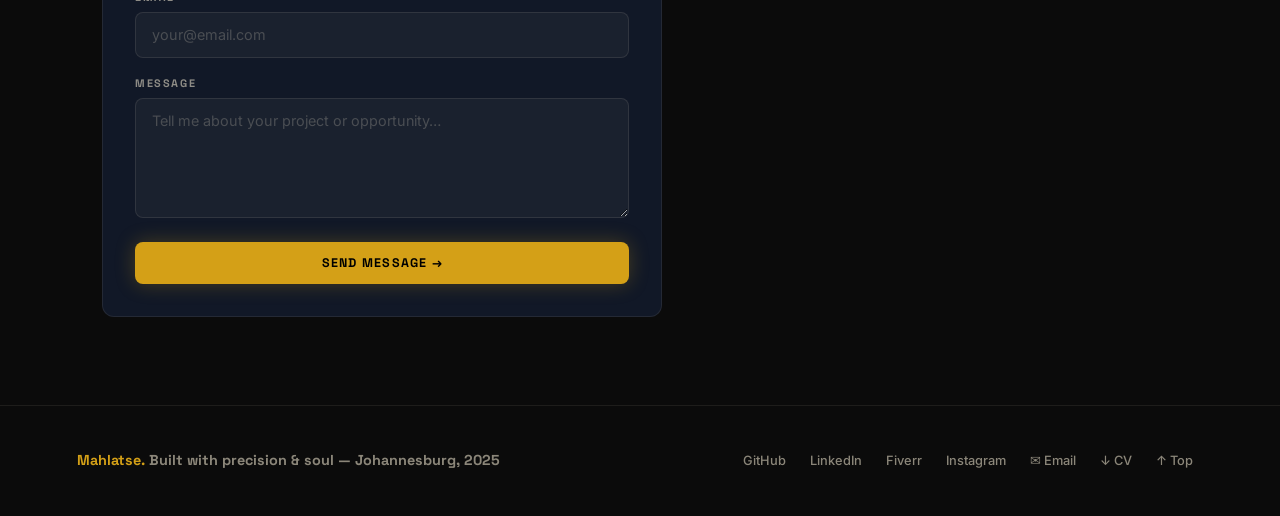
==== commit d75c9a74: "chore: update hero cinematic fade, gallery autoplay/interaction, nav hover, timeline fix, add TECHNI" ====
--- a/index.html
+++ b/index.html
@@ -71,12 +71,12 @@
 
   <!-- Image 1: Replace src with your own mobile photography -->
   <div class="hero-layer img1" role="img" aria-label="Hero photo 1"
-    style="background-image:url('assets/hero1.jpg');filter:grayscale(10%) contrast(1.1)">
+    style="background-image:url('assets/street1.jpg');filter:grayscale(10%) contrast(1.1)">
   </div>
 
   <!-- Image 2: Replace src with your own photography -->
   <div class="hero-layer img2" role="img" aria-label="Hero photo 2"
-    style="background-image:url('assets/@sharp_fede-10.jpg');filter:hue-rotate(10deg) brightness(.9)">
+    style="background-image:url('assets/5-years.png');filter:hue-rotate(10deg) brightness(.9)">
   </div>
 
   <!-- Image 3: Dark tech / creative image -->
@@ -86,7 +86,7 @@
 
   <!-- Video showreel: swap src with your own showreel MP4 -->
   <video id="heroVideo" class="hero-video-layer" muted playsinline preload="auto" aria-hidden="true">
-    <source src="assets/day-in-the-life-1.mp4" type="video/mp4"/>
+    <source src="assets/day-in-the-life-2.mp4" type="video/mp4"/>
   </video>
 
   <div class="hero-overlay" aria-hidden="true"></div>
@@ -178,17 +178,24 @@
           <div class="timeline-role">Financial Advisor</div>
           <div class="timeline-place">Old Mutual</div>
         </div>
-        <div class="timeline-item reveal reveal-d2" role="listitem">
+        <div class="timeline-item reveal reveal-d3" role="listitem">
           <div class="timeline-year">2023</div>
           <div class="timeline-role">Conclude Consultant</div>
           <div class="timeline-place">Standard Bank</div>
-        </div>
-        <div class="timeline-item reveal reveal-d3" role="listitem">
-          <div class="timeline-year">2024</div>
-          <div class="timeline-role">Started Full-Stack Development</div>
-          <div class="timeline-place">iHub / Zaio Programme</div>
-        </div>
-        <div class="timeline-item current reveal reveal-d4" role="listitem">
+      </div>
+
+        <div class="timeline-item reveal reveal-d4" role="listitem">
+          <div class="timeline-year">2024 – 2025</div>
+          <div class="timeline-role">KYC Consultant</div>
+          <div class="timeline-place">FNB · Johannesburg</div>
+        </div>
+
+        <div class="timeline-item reveal reveal-d4" role="listitem">
+          <div class="timeline-year">2026</div>
+          <div class="timeline-role">Started Full-Stack Web Development Trainee</div>
+          <div class="timeline-place">iHub</div>
+        </div>
+        <div class="timeline-item current reveal reveal-d1" role="listitem">
           <div class="timeline-year">Now</div>
           <div class="timeline-role">Building &amp; Looking for Opportunities</div>
           <div class="timeline-place">Open to junior roles &amp; freelance</div>
@@ -210,7 +217,7 @@
 
   <div class="creative-grid">
     <div class="creative-card reveal reveal-d1">
-      <span class="creative-icon" aria-hidden="true"></span>
+      <span class="creative-icon" aria-hidden="true">📸</span>
       <h3 class="creative-title">Photography</h3>
       <ul class="creative-list" aria-label="Photography disciplines">
         <li>Street Photography</li>
@@ -219,7 +226,7 @@
       </ul>
     </div>
     <div class="creative-card reveal reveal-d2">
-      <span class="creative-icon" aria-hidden="true"></span>
+      <span class="creative-icon" aria-hidden="true">🎥</span>
       <h3 class="creative-title">Video</h3>
       <ul class="creative-list" aria-label="Video disciplines">
         <li>Day in the Life</li>
@@ -267,11 +274,11 @@
      SKILLS
 ════════════════════════════════ -->
 <section class="section section-alt" id="skills" aria-labelledby="skills-heading">
-  <div class="reveal">
-    <span class="section-label">Proficiency</span>
-    <h2 class="section-title" id="skills-heading">Skills</h2>
-    <p class="section-sub">Where I'm strong — and where I'm growing fast.</p>
-  </div>
+    <div class="reveal">
+        <span class="section-label">Proficiency</span>
+        <h2 class="section-title" id="skills-heading">Skills</h2>
+        <p class="section-sub">Where I'm strong — and where I'm growing fast.</p>
+    </div>
   <div class="skills-grid">
     <div class="reveal reveal-d1">
       <p class="skill-col-label" style="color:var(--blue)">Development</p>
@@ -281,6 +288,7 @@
       <div class="skill-item" data-pct="70"><div class="skill-header"><span class="skill-name">Bootstrap 5</span><span class="skill-pct">70%</span></div><div class="skill-track"><div class="skill-fill fill-blue"></div></div></div>
       <div class="skill-item" data-pct="60"><div class="skill-header"><span class="skill-name">Node.js / Backend</span><span class="skill-pct">60%</span></div><div class="skill-track"><div class="skill-fill fill-blue"></div></div></div>
     </div>
+
     <div class="reveal reveal-d2">
       <p class="skill-col-label" style="color:var(--amber)">Professional &amp; Creative</p>
       <div class="skill-item" data-pct="92"><div class="skill-header"><span class="skill-name">Customer Service</span><span class="skill-pct">92%</span></div><div class="skill-track"><div class="skill-fill fill-amber"></div></div></div>
@@ -315,31 +323,36 @@
 
       <div class="carousel-item active">
         <div class="project-slide">
-          <div class="project-slide-thumb">🎓</div>
+          <div class="project-slide-image">
+            <img src="assets/bootstrap-1.png" alt="Bootstrap 5 portfolio preview"/>
+          </div>
           <div class="project-slide-body">
             <span class="project-tag">Bootstrap · iHub Assignment</span>
             <h3 class="project-title">Bootstrap 5 Portfolio</h3>
             <p class="project-desc">Responsive multi-section portfolio built as a graded iHub/Zaio assignment with daily commits and Netlify deployment.</p>
             <p class="project-meta">Challenge: Making a Bootstrap site feel custom and non-generic. Lesson: CSS variables and utility overrides are powerful.</p>
             <div class="project-links">
-              <a href="#" class="project-link">GitHub →</a>
-              <a href="#" class="project-link">Live Demo →</a>
+              <a href="https://github.com/hlatsiboy113-png/portfolio-project-v5" target="_blank" rel="noopener noreferrer" class="project-link">GitHub →</a>
+              <a href="https://hlatsiboy113-png.github.io/portfolio-project-v5/" target="_blank" rel="noopener noreferrer" class="project-link">Live Demo →</a>
             </div>
           </div>
         </div>
       </div>
-
+      <-- iiMAGE Carousel -->
       <div class="carousel-item">
         <div class="project-slide">
-          <div class="project-slide-thumb">📺</div>
+          <div class="project-slide-image">
+            <img src="assets/image-carousel.png" alt="JS Image Carousel"/>
+          </div>
+          
           <div class="project-slide-body">
-            <span class="project-tag">Vanilla JS · UI Clone</span>
-            <h3 class="project-title">YouTube Clone</h3>
-            <p class="project-desc">UI clone with live search filtering, hover video preview, and dark/light mode toggle — built from scratch with vanilla JS.</p>
-            <p class="project-meta">Challenge: Hover video preview without a backend. Lesson: The DOM can do more than you think.</p>
+            <span class="project-tag">JS Component: Carousel</span>
+            <h3 class="project-title">JavaScript Image-Carousel</h3>
+            <p class="project-desc">A responsive portfolio showcasing my software development, creative work, and professional experience. Built with accessibility, performance, and modern UI principles in mind.</p>
+            <p class="project-meta">Challenge: Create a portfolio that balances technical professionalism with creativity.</p>
             <div class="project-links">
-              <a href="#" class="project-link">GitHub →</a>
-              <a href="#" class="project-link">Live Demo →</a>
+              <a href="https://github.com/hlatsiboy113-png/portfolio-project-v5" target="_blank" rel="noopener noreferrer" class="project-link">GitHub →</a>
+              <a href="https://hlatsiboy113-png.github.io/portfolio-project-v5/" target="_blank" rel="noopener noreferrer" class="project-link">Live Demo →</a>
             </div>
           </div>
         </div>
@@ -347,53 +360,86 @@
 
       <div class="carousel-item">
         <div class="project-slide">
-          <div class="project-slide-thumb">🐦</div>
+          <div class="project-slide-image">
+            <img src="assets/tesla.png" alt="Tesla UI concept preview"/>
+          </div>
           <div class="project-slide-body">
-            <span class="project-tag">CSS · Semantic HTML</span>
+            <span class="project-tag">Tesla · UI Concept</span>
+            <h3 class="project-title">Tesla Experience</h3>
+            <p class="project-desc">Responsive Tesla-inspired model showcase and dashboard concept built with polished components and motion.</p>
+            <p class="project-meta">Challenge: Making an energy brand feel premium in code. Lesson: visuals need breathing room.</p>
+            <div class="project-links">
+              <a href="https://github.com/hlatsiboy113-png/final-tesla" target="_blank" rel="noopener noreferrer" class="project-link">GitHub →</a>
+              <a href="https://finalsesla.netlify.app/" target="_blank" rel="noopener noreferrer" class="project-link">Live Demo →</a>
+            </div>
+          </div>
+        </div>
+      </div>
+        <!-- IMAGE SECTION -->
+      <div class="carousel-item">
+        <div class="project-slide">
+            <div class="project-slide-image construction">
+            <img src="assets/pngtree-flat-under-construction.png" alt="Twitter project under construction"/>
+        </div>
+        <!-- PROJECT DESCRIPTION SECTION -->
+        <div class="project-slide-body">
+            <span class="project-tag">CSS · In Progress</span>
             <h3 class="project-title">Twitter Timeline Clone</h3>
-            <p class="project-desc">Pixel-accurate Twitter/X timeline clone focusing on responsive layout, component structure, and semantic markup.</p>
-            <p class="project-meta">Challenge: Matching spacing and layout exactly. Lesson: Devtools + patience beats guessing.</p>
+            <p class="project-desc">Work in progress: modern Twitter-style feed rebuild with responsive cards and cleaner interactions.</p>
+            <p class="project-meta">Currently under construction. Coming soon with a refreshed visual structure and micro-animations.</p>
             <div class="project-links">
-              <a href="#" class="project-link">GitHub →</a>
-              <a href="#" class="project-link">Live Demo →</a>
+              <a href="https://github.com/twitter-gustavo" target="_blank" rel="noopener noreferrer" class="project-link">GitHub →</a>
+              <a href="https://hlatsiboy113-png.github.io/portfolio-project-v5/" target="_blank" rel="noopener noreferrer" class="project-link">Live Demo not available →</a>
             </div>
           </div>
         </div>
       </div>
 
+        <!-- IMAGE SECTION -->
       <div class="carousel-item">
         <div class="project-slide">
-          <div class="project-slide-thumb">🧩</div>
-          <div class="project-slide-body">
+          <div class="project-slide-image">
+            <img src="assets/street1.jpg" alt="AI Assisted Creative Services">
+            <!-- PROJECT DESCRIPTION SECTION -->
             <span class="project-tag">Group Project · iHub</span>
             <h3 class="project-title">iHub Prototype 75</h3>
             <p class="project-desc">Multi-page form system with validation, progress bars, Skill Match Score heuristic, and character counters across a group GitHub project.</p>
             <p class="project-meta">Challenge: Coordinating git across a team. Lesson: Branch strategy and communication matter as much as code.</p>
             <div class="project-links">
               <a href="#" class="project-link">GitHub →</a>
+              <a href="https://github.com/twitter-gustavo" target="_blank" rel="noopener noreferrer" class="project-link">GitHub →</a>
+              <a href="https://hlatsiboy113-png.github.io/portfolio-project-v5/" target="_blank" rel="noopener noreferrer" class="project-link">Live Demo not available →</a>
             </div>
           </div>
         </div>
       </div>
-
+      
       <div class="carousel-item">
         <div class="project-slide">
-          <div class="project-slide-thumb">🎵</div>
-          <div class="project-slide-body">
-            <span class="project-tag">Fiverr · Creative</span>
-            <h3 class="project-title">AI-Assisted Creative Services</h3>
-            <p class="project-desc">Visual and written content services combining AI tools with human creative direction for the SA market.</p>
-            <p class="project-meta">Challenge: Positioning AI output as premium work. Lesson: Curation and taste are skills too.</p>
-            <div class="project-links">
-              <a href="#" class="project-link">Fiverr →</a>
+            <!-- IMAGE SECTION -->
+            <div class="project-slide-image">
+                <img src="assets/5-years.png" alt="AI Assisted Creative Services">
             </div>
-          </div>
-        </div>
-      </div>
+            <!-- PROJECT DESCRIPTION SECTION -->
+            <div class="project-slide-body">
+                <span class="project-tag">Fiverr · Creative</span>
+                <h3 class="project-title">AI-Assisted Creative Services</h3>
+                <p class="project-desc">Visual and written content services combining AI tools with human creative direction for the SA market.</p>
+                <p class="project-meta">Challenge: Positioning AI output as premium work. Lesson: Curation and taste are skills too.
+                </p>
+        <div class="project-links">
+            <a href="#" class="project-link">Fiverr →</a>
+            <a href="https://github.com/twitter-gustavo" target="_blank" rel="noopener noreferrer" class="project-link">GitHub →</a>
+            <a href="https://hlatsiboy113-png.github.io/portfolio-project-v5/" target="_blank" rel="noopener noreferrer" class="project-link">Live Demo not available →</a>
+        </div>
+    </div>
+</div>
+
+    </div>
+    </div>
 
       <div class="carousel-item">
         <div class="project-slide">
-          <div class="project-slide-thumb">📅</div>
           <div class="project-slide-body">
             <span class="project-tag">Tooling · Google Sheets</span>
             <h3 class="project-title">Academic Planning System</h3>
@@ -401,7 +447,11 @@
             <p class="project-meta">Challenge: Making a spreadsheet feel like a product. Lesson: Data systems can be elegant.</p>
             <div class="project-links">
               <a href="#" class="project-link">View →</a>
+              <a href="https://github.com/twitter-gustavo" target="_blank" rel="noopener noreferrer" class="project-link">GitHub →</a>
+              <a href="https://hlatsiboy113-png.github.io/portfolio-project-v5/" target="_blank" rel="noopener noreferrer" class="project-link">Live Demo not available →</a>
             </div>
+            
+        </div>
           </div>
         </div>
       </div>
@@ -427,20 +477,22 @@
     <p class="section-sub">Three albums. Three perspectives. Shot on a Samsung A32 5G.</p>
   </div>
 
-  <div id="galleryCarousel" class="carousel slide reveal" data-bs-ride="carousel" data-bs-interval="5000" aria-label="Photography gallery">
+  <div id="galleryCarousel" class="carousel slide reveal" data-bs-ride="carousel" data-bs-interval="4500" data-bs-touch="true" data-bs-pause="hover" data-bs-wrap="true" aria-label="Photography gallery" aria-roledescription="carousel">
     <div class="carousel-indicators">
       <button type="button" data-bs-target="#galleryCarousel" data-bs-slide-to="0" class="active" aria-current="true" aria-label="Album 1"></button>
       <button type="button" data-bs-target="#galleryCarousel" data-bs-slide-to="1" aria-label="Album 2"></button>
       <button type="button" data-bs-target="#galleryCarousel" data-bs-slide-to="2" aria-label="Album 3"></button>
+      <button type="button" data-bs-target="#galleryCarousel" data-bs-slide-to="3" aria-label="Album 4"></button>
+      <button type="button" data-bs-target="#galleryCarousel" data-bs-slide-to="4" aria-label="Album 5"></button>
     </div>
     <div class="carousel-inner">
 
       <div class="carousel-item active">
         <div class="gallery-slide">
-          <!-- Replace with your actual street photography -->
+          <!-- Fellow, friend, photographer and mentor's photo-->
           <img src="assets/bantubahle.jpg" alt="Street Photography — urban life captured" loading="lazy"/>
           <div class="carousel-caption-custom">
-            <h5>The Street Photography</h5>
+            <h5>The Streets</h5>
             <p>Johannesburg through an honest lens.</p>
           </div>
         </div>
@@ -449,7 +501,7 @@
       <div class="carousel-item">
         <div class="gallery-slide">
       
-          <img src="assets/" loading="lazy"/>
+          <img src="assets/redseason-2.jpeg" loading="lazy"/>
           <div class="carousel-caption-custom">
             <h5>Red Season</h5>
             <p>Mood, and movement.</p>
@@ -459,7 +511,7 @@
 
       <div class="carousel-item">
         <div class="gallery-slide">
-          <!-- Replace with your Day in the Life photography -->
+          <!-- Day in the Life photography -->
           <img src="assets/tefo-the-nkabi.jpg">
           <div class="carousel-caption-custom">
             <h5>A Day in the Life</h5>
@@ -471,11 +523,11 @@
 
       <div class="carousel-item">
         <div class="gallery-slide">
-          <!-- Replace with your Day in the Life photography -->
+          <!-- Night-Life photography -->
           <img src="assets/citynight-lights.jpg">
           <div class="carousel-caption-custom">
-            <h5>A Day in the Life</h5>
-            <p>The iHub journey, documented.</p>
+            <h5>Night-Life Joburg</h5>
+            <p>Explore</p>
           </div>
         </div>
       </div>
@@ -483,11 +535,11 @@
       
       <div class="carousel-item">
         <div class="gallery-slide">
-          <!-- Replace with your Day in the Life photography -->
+          <!-- Sharing a friends work -->
           <img src="assets/@sharp_fede-10.jpg">
           <div class="carousel-caption-custom">
-            <h5>A Day in the Life</h5>
-            <p>The iHub journey, documented.</p>
+            <h5>A friends/phographer's work, Bantu</h5>
+            <p>Network=Networth</p>
           </div>
         </div>
       </div>
--- a/css/style.css
+++ b/css/style.css
@@ -54,15 +54,18 @@
 }
 .project-slide-image {
   width: 100%;
-  aspect-ratio: 16 / 9;
+  height: 180px;
+  max-height: 220px;
   overflow: hidden;
   background: var(--bg2);
   position: relative;
+  border-bottom: 1px solid var(--border);
 }
 .project-slide-image img {
   width: 100%;
   height: 100%;
   object-fit: cover;
+  object-position: center;
   display: block;
   transition: transform .4s ease;
 }
@@ -90,7 +93,7 @@
 .nav-brand{font-family:var(--font-display);font-weight:700;font-size:1.05rem;color:var(--amber);letter-spacing:.02em}
 .nav-links{display:flex;align-items:center;gap:.1rem;list-style:none}
 .nav-links a{color:var(--beige-muted);font-size:.8rem;font-weight:500;padding:6px 11px;border-radius:6px;transition:color .2s,background .2s;letter-spacing:.03em}
-.nav-links a:hover,.nav-links a:focus-visible{color:var(--beige);background:rgba(245,237,214,.06);outline:none}
+.nav-links a:hover,.nav-links a:focus-visible{color:var(--amber);background:rgba(212,160,23,.12);outline:none}
 .nav-links a:focus-visible{outline:2px solid var(--amber);outline-offset:2px}
 .nav-right{display:flex;align-items:center;gap:.6rem}
 .btn-theme{background:transparent;border:1px solid var(--border);color:var(--beige-muted);padding:5px 12px;border-radius:6px;font-size:.75rem;font-family:var(--font-display);font-weight:600;cursor:pointer;letter-spacing:.06em;transition:border-color .2s,color .2s}
@@ -127,9 +130,9 @@
 
 /* Hero */
 .hero{position:relative;height:72vh;min-height:500px;max-height:860px;overflow:hidden;margin-top:60px}
-.hero-layer{position:absolute;inset:0;width:100%;height:100%;background-size:cover;background-position:center;opacity:0;transform:scale(1.06);transition:opacity 1s ease,transform 8s ease;z-index:1}
+.hero-layer{position:absolute;inset:0;width:100%;height:100%;background-size:cover;background-position:center;opacity:0;transform:scale(1.06);transition:opacity 2.5s ease,transform 8s ease;z-index:1}
 .hero-layer.active{opacity:1;transform:scale(1)}
-.hero-video-layer{position:absolute;inset:0;width:100%;height:100%;object-fit:cover;opacity:0;z-index:2;transition:opacity 1.2s ease}
+.hero-video-layer{position:absolute;inset:0;width:100%;height:100%;object-fit:cover;opacity:0;z-index:2;transition:opacity 2.5s ease}
 .hero-video-layer.active{opacity:1}
 .hero-overlay{position:absolute;inset:0;z-index:5;background:linear-gradient(to bottom,rgba(11,11,11,.18) 0%,rgba(11,11,11,.08) 30%,rgba(11,11,11,.55) 70%,rgba(11,11,11,.93) 100%);pointer-events:none}
 .hero-content{position:absolute;inset:0;z-index:10;display:flex;flex-direction:column;justify-content:flex-end;padding:3rem 6% 3.5rem;opacity:0;transform:translateY(14px);transition:opacity 1s ease,transform 1s ease}
@@ -206,15 +209,18 @@
 .skill-col-label{font-family:var(--font-display);font-size:.62rem;font-weight:700;letter-spacing:.2em;text-transform:uppercase;margin-bottom:1.5rem}
 
 /* Carousel overrides */
-.carousel-caption-custom{position:absolute;bottom:0;left:0;right:0;background:linear-gradient(to top,rgba(11,11,11,.9),transparent);padding:2rem 1.5rem 1.25rem;text-align:left}
+.carousel-caption-custom{position:absolute;bottom:0;left:0;right:0;background:linear-gradient(to top,rgba(11,11,11,.95),transparent);padding:2rem 1.5rem 1.25rem;text-align:left;transition:opacity .3s ease,transform .3s ease;opacity:.98}
 .carousel-caption-custom h5{font-family:var(--font-display);font-size:1rem;font-weight:700;color:var(--beige);margin-bottom:.25rem}
 .carousel-caption-custom p{font-size:.8rem;color:var(--beige-muted);margin:0}
 .carousel-control-prev-icon,.carousel-control-next-icon{filter:invert(.8) sepia(1) saturate(3) hue-rotate(5deg)}
-.carousel-indicators [data-bs-target]{background-color:var(--amber);opacity:.4;width:8px;height:8px;border-radius:50%;border:none;margin:0 4px}
-.carousel-indicators .active{opacity:1}
-.gallery-slide{position:relative;border-radius:var(--radius);overflow:hidden;aspect-ratio:16/9;background:var(--bg2)}
-.gallery-slide img{width:100%;height:100%;object-fit:cover;transition:transform .6s var(--ease)}
-.gallery-slide:hover img{transform:scale(1.03)}
+.carousel-indicators [data-bs-target]{background-color:var(--amber);opacity:.4;width:10px;height:10px;border-radius:50%;border:none;margin:0 4px;transition:opacity .25s ease,transform .25s ease}
+.carousel-indicators button:hover{opacity:1;transform:scale(1.1)}
+.carousel-indicators .active{opacity:1;transform:scale(1.2)}
+.gallery-slide{position:relative;border-radius:var(--radius);overflow:hidden;aspect-ratio:16/9;background:var(--bg2);cursor:grab;transition:transform .3s ease}
+.gallery-slide:active{cursor:grabbing}
+.gallery-slide img{width:100%;height:100%;object-fit:cover;transition:transform .6s var(--ease),filter .4s ease}
+.gallery-slide:hover img{transform:scale(1.04);filter:brightness(1.02)}
+.gallery-slide:hover .carousel-caption-custom{transform:translateY(-8px);opacity:1}
 
 /* Projects carousel */
 .project-slide{background:var(--card);border:1px solid var(--border);border-radius:var(--radius);overflow:hidden}
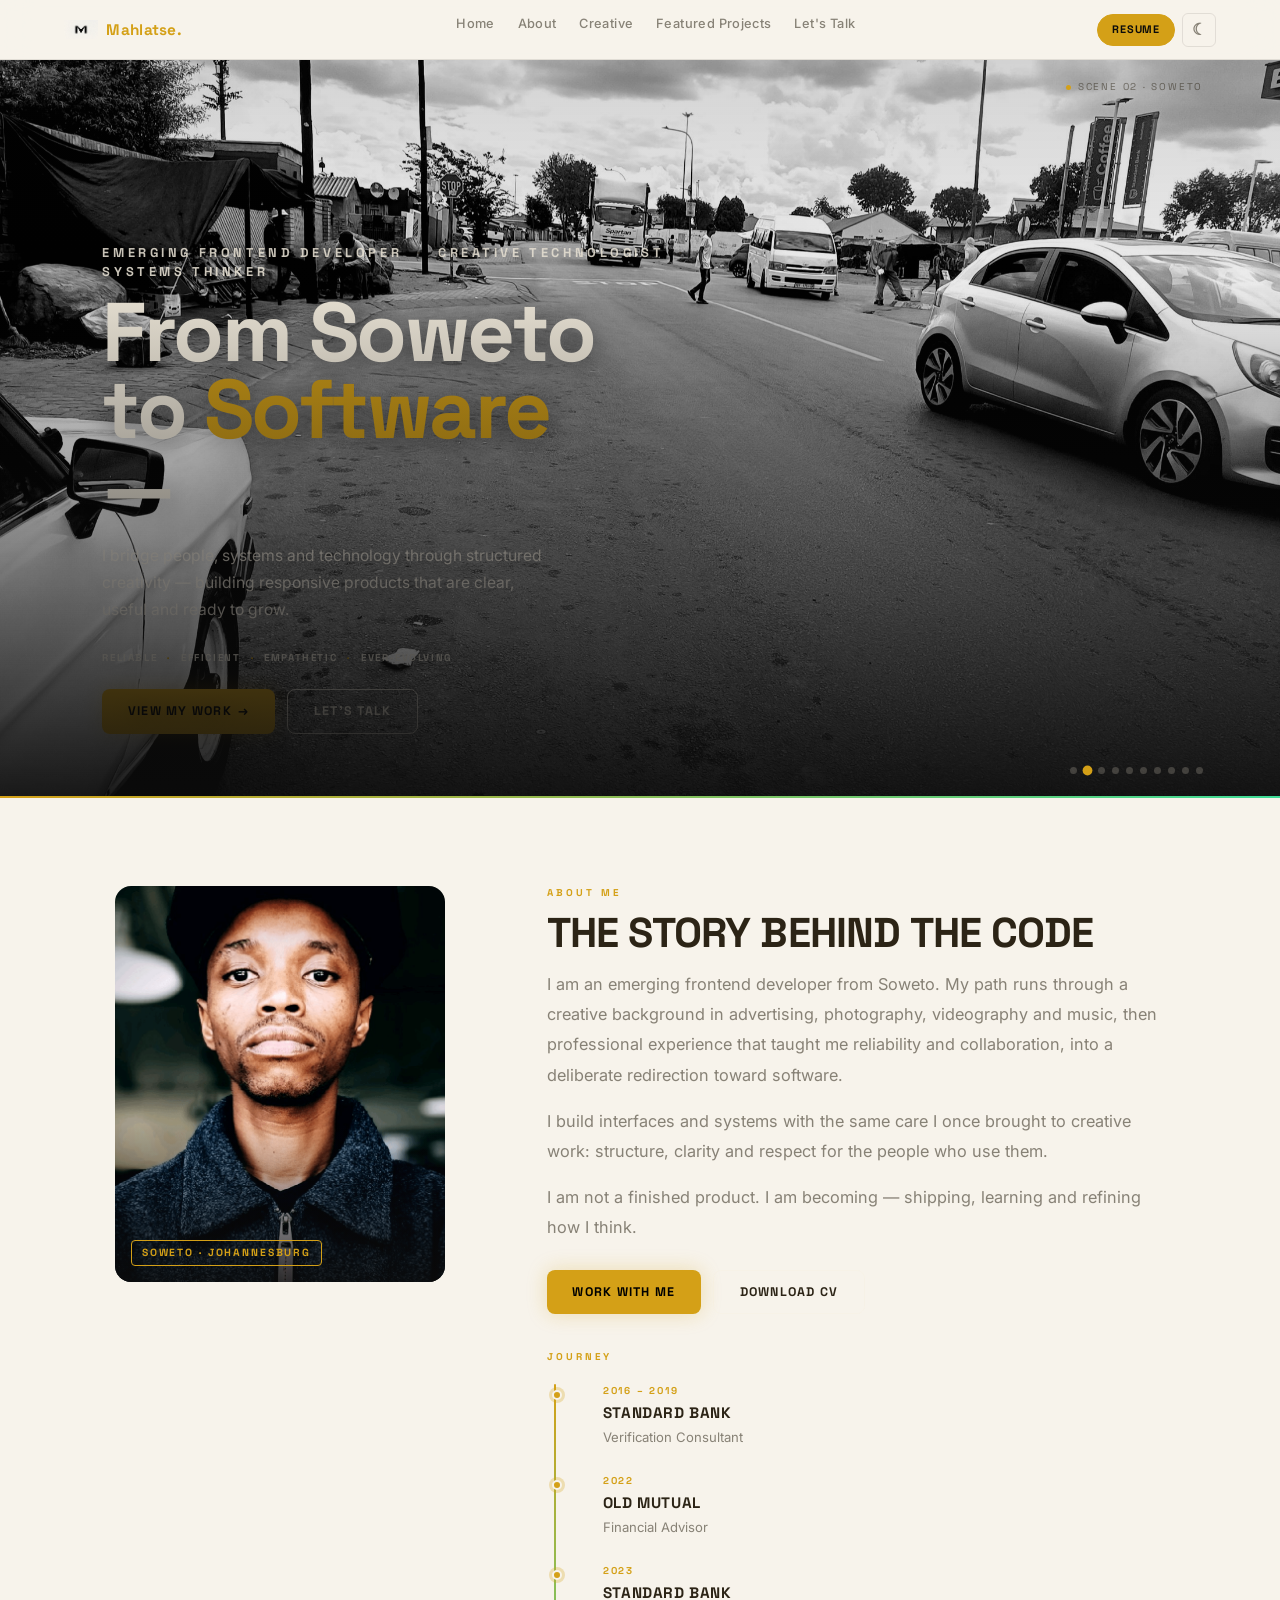
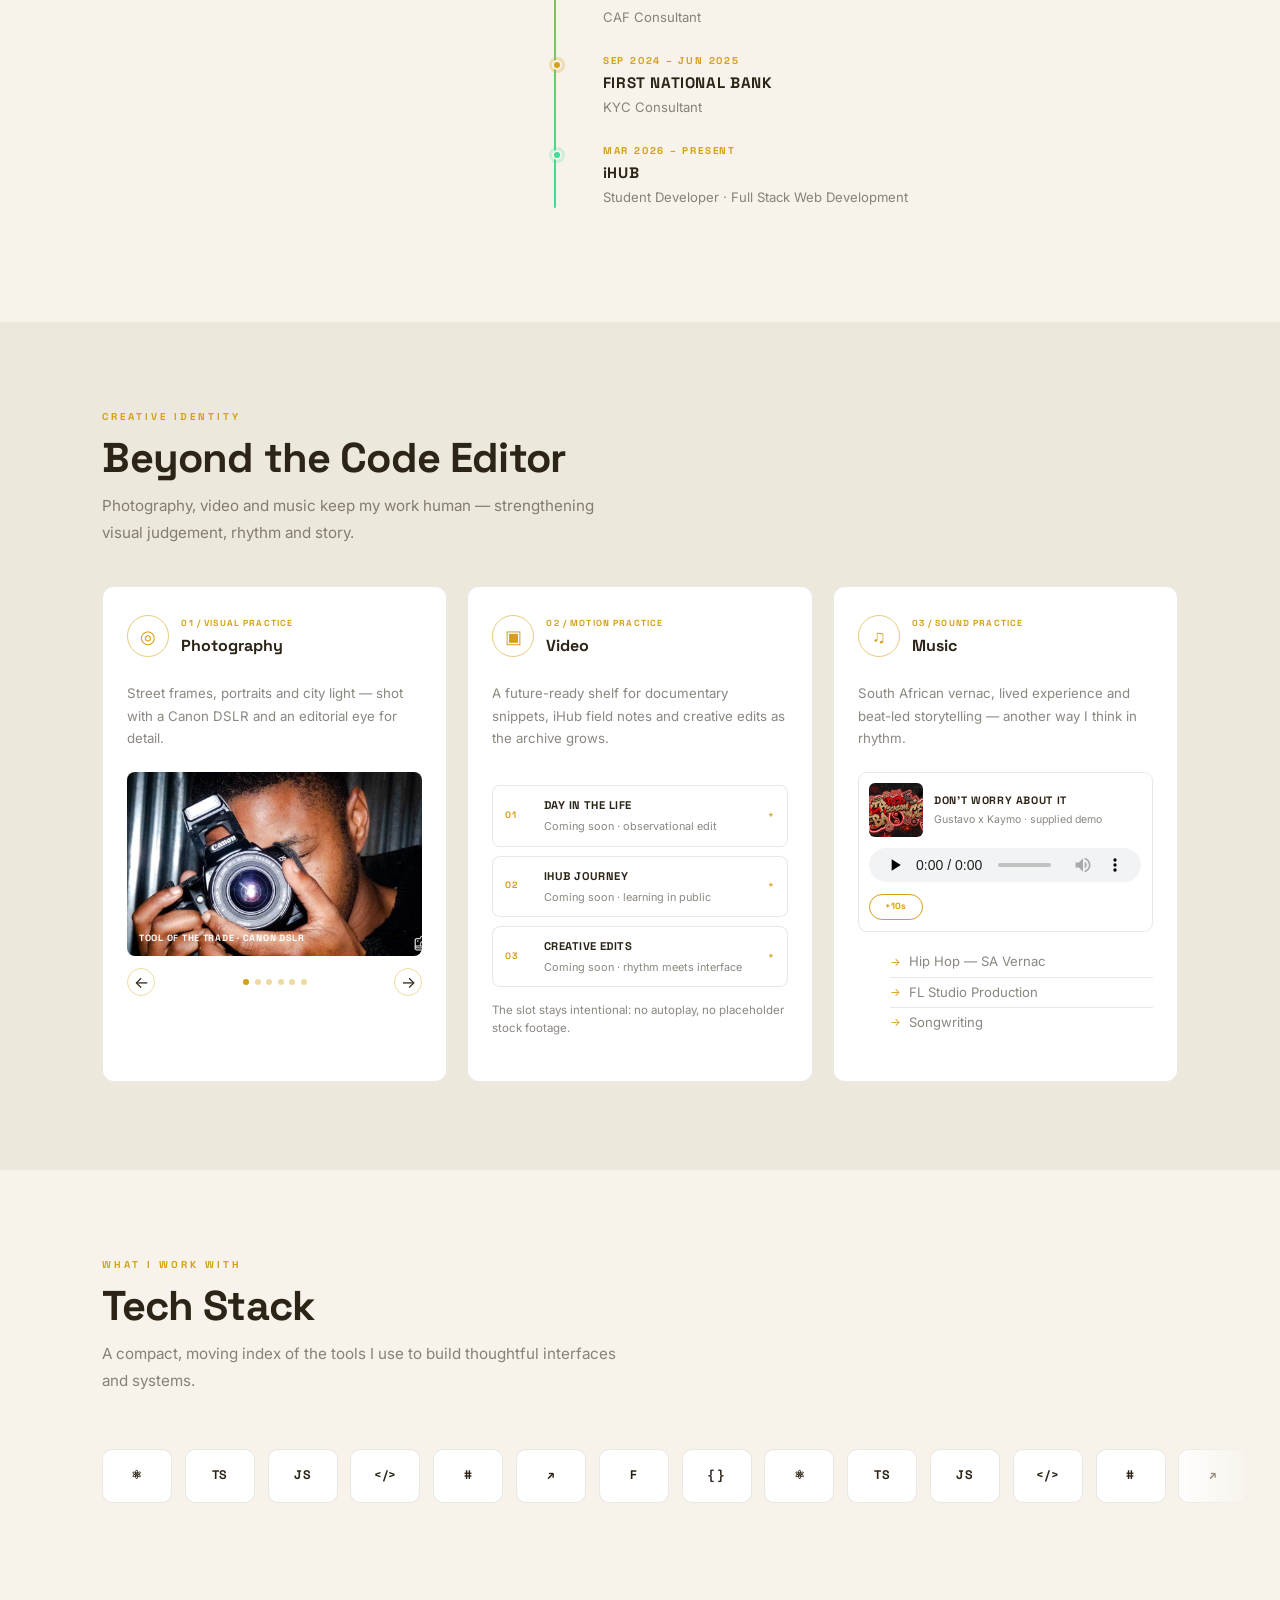
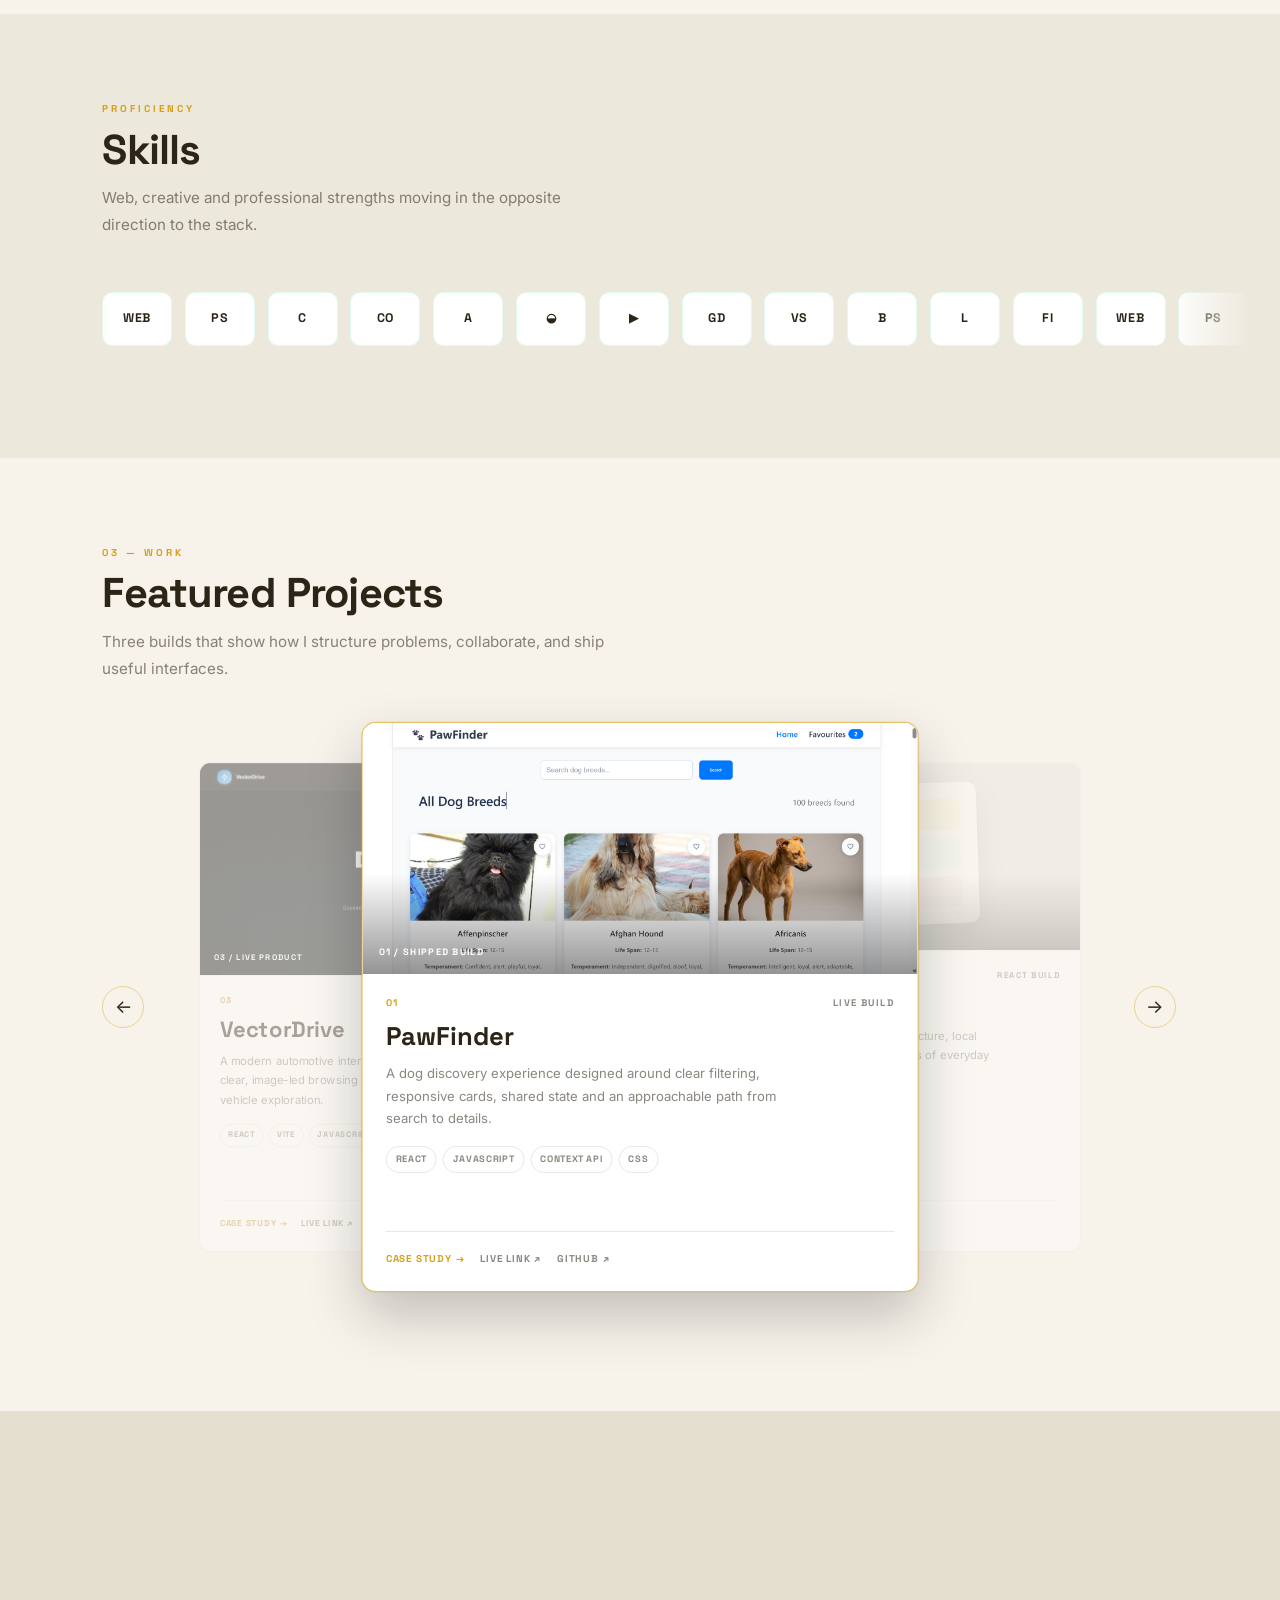
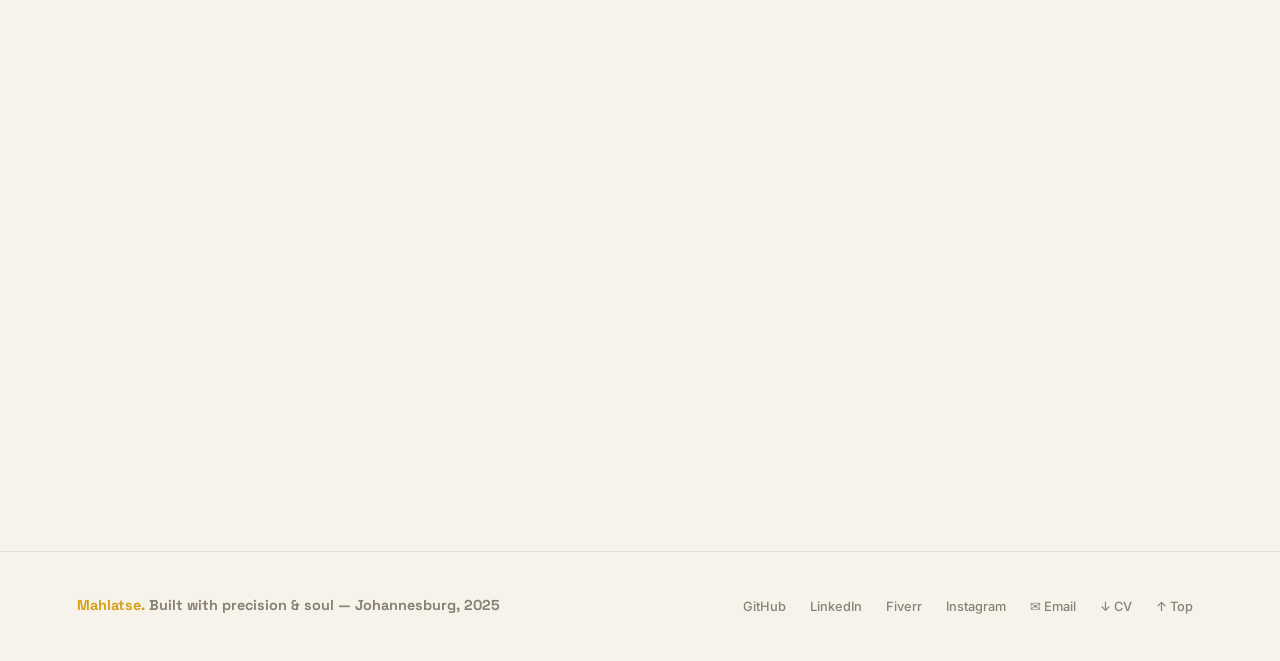
==== commit c9ac6eaf: "Continue v5 portfolio with hero and project experience" ====
--- a/index.html
+++ b/index.html
@@ -5,8 +5,8 @@
   <meta name="viewport" content="width=device-width, initial-scale=1.0"/>
   <meta name="description" content="Mahlatse — Full-Stack Developer, Photographer, and Creative based in Johannesburg."/>
   <title>Mahlatse | Developer · Designer · Storyteller</title>
-  <!-- Preload hero image 1 -->
-  <link rel="preload" as="image" href="assets/street1.heic"/>
+  <!-- Hero assets are loaded by the sequence controller to respect pacing. -->
+
   <!-- Bootstrap 5 -->
   <link href="https://cdn.jsdelivr.net/npm/bootstrap@5.3.3/dist/css/bootstrap.min.css" rel="stylesheet"/>
   <!-- Google Fonts -->
@@ -29,100 +29,111 @@
 ════════════════════════════════ -->
 <header>
   <nav class="site-nav" role="navigation" aria-label="Main navigation">
-    <a href="#home" class="nav-brand">Mahlatse.</a>
+    <a href="#home" class="nav-brand" aria-label="Mahlatse — Home">
+      <img src="assets/m-logo-transparent.png" alt="M" class="nav-logo" width="42" height="28"/>
+      <span class="brand-wordmark">Mahlatse.</span>
+    </a>
     <ul class="nav-links" role="list">
       <li><a href="#home">Home</a></li>
       <li><a href="#about">About</a></li>
       <li><a href="#creative">Creative</a></li>
-      <li><a href="#techstack">Stack</a></li>
-      <li><a href="#projects">Projects</a></li>
-      <li><a href="#gallery">Gallery</a></li>
-      <li><a href="#hire">Hire Me</a></li>
-      <li><a href="#contact">Contact</a></li>
+      <li><a href="#projects">Featured Projects</a></li>
+      <li><a href="#contact">Let's Talk</a></li>
     </ul>
     <div class="nav-right">
-      <button class="btn-theme" onclick="toggleMode()" aria-label="Toggle light/dark mode">
-        <span id="themeIcon">☀️</span> Theme
+      <div class="resume-menu" id="resumeMenu">
+        <button class="resume-trigger" id="resumeTrigger" type="button" aria-haspopup="true" aria-expanded="false">Resume</button>
+        <div class="resume-panel" id="resumePanel" role="menu" aria-label="Resume options">
+          <a href="assets/Mahlatse_Mokgawa_Junior_Frontend_CV_Amber-1.html" target="_blank" rel="noopener noreferrer" role="menuitem">View CV</a>
+          <a href="assets/Mahlatse_Mokgawa_Junior_Frontend_CV_Amber.pdf" download role="menuitem">Download CV</a>
+        </div>
+      </div>
+      <button class="btn-theme" onclick="toggleMode()" aria-label="Switch to light mode" title="Toggle colour mode" type="button">
+        <span id="themeIcon" aria-hidden="true">☼</span>
       </button>
-      <button class="nav-hamburger" onclick="toggleMobileNav()" aria-label="Open navigation menu" aria-expanded="false" id="hamburgerBtn">
+      <button class="nav-hamburger" onclick="toggleMobileNav()" aria-label="Open navigation menu" aria-expanded="false" id="hamburgerBtn" type="button">
         <span></span><span></span><span></span>
       </button>
     </div>
   </nav>
   <!-- Mobile drawer -->
   <div class="mobile-nav" id="mobileNav" role="navigation" aria-label="Mobile navigation">
-    <a href="#home"      onclick="closeMobileNav()">Home</a>
-    <a href="#about"     onclick="closeMobileNav()">About</a>
-    <a href="#creative"  onclick="closeMobileNav()">Creative</a>
-    <a href="#techstack" onclick="closeMobileNav()">Tech Stack</a>
-    <a href="#projects"  onclick="closeMobileNav()">Projects</a>
-    <a href="#gallery"   onclick="closeMobileNav()">Gallery</a>
-    <a href="#hire"      onclick="closeMobileNav()">Hire Me</a>
-    <a href="#contact"   onclick="closeMobileNav()">Contact</a>
+    <a href="#home"     onclick="closeMobileNav()">Home</a>
+    <a href="#about"    onclick="closeMobileNav()">About</a>
+    <a href="#creative" onclick="closeMobileNav()">Creative</a>
+    <a href="#projects" onclick="closeMobileNav()">Featured Projects</a>
+    <a href="#contact"  onclick="closeMobileNav()">Let's Talk</a>
+    <a href="assets/Mahlatse_Mokgawa_Junior_Frontend_CV_Amber-1.html" target="_blank" rel="noopener noreferrer" onclick="closeMobileNav()">View CV</a>
+    <a href="assets/Mahlatse_Mokgawa_Junior_Frontend_CV_Amber.pdf" download onclick="closeMobileNav()">Download CV</a>
   </div>
 </header>
 
 <main id="main-content">
 
 <!-- ═══════════════════════════════
-     HERO — 3 images → 7s video → loops
+     HERO — 10-scene visual story
 ════════════════════════════════ -->
 <section class="hero" id="home" aria-label="Hero section">
 
-  <!-- Image 1: Replace src with your own mobile photography -->
-  <div class="hero-layer img1" role="img" aria-label="Hero photo 1"
-    style="background-image:url('assets/street1.jpg');filter:grayscale(10%) contrast(1.1)">
-  </div>
-
-  <!-- Image 2: Replace src with your own photography -->
-  <div class="hero-layer img2" role="img" aria-label="Hero photo 2"
-    style="background-image:url('assets/5-years.png');filter:hue-rotate(10deg) brightness(.9)">
-  </div>
-
-  <!-- Image 3: Dark tech / creative image -->
-  <div class="hero-layer img3" role="img" aria-label="Hero photo 3"
-    style="background-image:url('assets/dawn.jpg');filter:brightness(.85) saturate(1.1)">
-  </div>
-
-  <!-- Video showreel: swap src with your own showreel MP4 -->
-  <video id="heroVideo" class="hero-video-layer" muted playsinline preload="auto" aria-hidden="true">
-    <source src="assets/day-in-the-life-2.mp4" type="video/mp4"/>
-  </video>
+  <!-- The sequence moves from origin to the current iHub chapter. The final scene stops. -->
+      <div class="hero-layer img1 active" role="img" aria-label="Mahlatse Mokgawa, the beginning of the journey"
+    style="background-image:url('assets/headshot-bio.png');--hero-position:center 42%"></div>
+  <div class="hero-layer img2" role="img" aria-label="Streets of Soweto with cars, pedestrians and vendors"
+    style="background-image:url('assets/hero-02-soweto.jpg');--hero-position:center 52%"></div>
+  <div class="hero-layer img3" role="img" aria-label="Mahlatse in a white bucket hat and white shirt"
+    style="background-image:url('assets/hero-03-casual-white-hat.jpg');--hero-position:center 38%"></div>
+  <div class="hero-layer img4" role="img" aria-label="Mahlatse in a white shirt during his professional FNB chapter"
+    style="background-image:url('assets/hero-04-fnb-selfie.jpg');--hero-position:center 32%"></div>
+  <div class="hero-layer img5" role="img" aria-label="Mahlatse holding a DSLR camera toward the lens"
+    style="background-image:url('assets/hero-05-dslr.jpg');--hero-position:center 44%"></div>
+  <div class="hero-layer img6" role="img" aria-label="Johannesburg traffic and urban movement in Braam"
+    style="background-image:url('assets/hero-06-braam-traffic.jpg');--hero-position:center 52%"></div>
+  <div class="hero-layer img7" role="img" aria-label="The iHub smiley-face building"
+    style="background-image:url('assets/hero-07-ihub-building.jpg');--hero-position:center 50%"></div>
+  <div class="hero-layer img8" role="img" aria-label="An iHub workshop presentation with a participant in the foreground"
+    style="background-image:url('assets/hero-08-group-class.jpg');--hero-position:center 54%"></div>
+  <div class="hero-layer img9" role="img" aria-label="Inside the iHub classroom with tables and learning space"
+    style="background-image:url('assets/hero-09-ihub-classroom.jpg');--hero-position:center 48%"></div>
+  <div class="hero-layer img10" role="img" aria-label="The iHub smiley-face building, the current software chapter"
+    style="background-image:url('assets/hero-10-final-ihub.jpg');--hero-position:center 50%"></div>
 
   <div class="hero-overlay" aria-hidden="true"></div>
 
-  <!-- State label -->
-  <div class="media-label" id="mediaLabel" aria-hidden="true">
+  <div class="media-label" id="mediaLabel" aria-live="polite">
     <span class="media-dot"></span>
-    <span id="mediaLabelText">Loading</span>
-  </div>
-
-  <!-- Hero text -->
+    <span id="mediaLabelText">Scene 01 · Origin</span>
+  </div>
+
   <div class="hero-content" id="heroContent">
-    <p class="hero-identity">Developer <span>·</span> Designer <span>·</span> Storyteller</p>
+    <p class="hero-identity">Emerging Frontend Developer <span>·</span> Creative Technologist <span>·</span> Systems Thinker</p>
     <h1 class="hero-title">
       From Soweto<br/>
       to <span class="a-amber">Software</span><br/>
       <span class="a-green">—</span>
     </h1>
     <p class="hero-sub">
-      Building software that solves problems. Capturing stories through photography.
-      Creating experiences people remember.
+      I bridge people, systems and technology through structured creativity — building responsive products that are clear, useful and ready to grow.
     </p>
+    <p class="hero-values-line" aria-label="Core working values">RELIABLE <span aria-hidden="true">·</span> EFFICIENT <span aria-hidden="true">·</span> EMPATHETIC <span aria-hidden="true">·</span> EVER-EVOLVING</p>
     <div class="hero-actions">
-      <a href="#projects" class="btn-primary">View My Work ↓</a>
-      <a href="#about"    class="btn-outline">Read My Story</a>
-    </div>
-  </div>
-
-  <!-- Dot indicators -->
-  <div class="hero-dots" aria-label="Slide indicators">
-    <button class="hero-dot active" data-idx="0" onclick="goToSlide(0)" aria-label="Slide 1"></button>
-    <button class="hero-dot"        data-idx="1" onclick="goToSlide(1)" aria-label="Slide 2"></button>
-    <button class="hero-dot"        data-idx="2" onclick="goToSlide(2)" aria-label="Slide 3"></button>
-  </div>
-
-  <!-- Progress strip -->
+      <a href="#projects" class="btn-primary">View My Work <span aria-hidden="true">→</span></a>
+      <a href="#contact" class="btn-outline">Let's Talk</a>
+    </div>
+  </div>
+
+  <div class="hero-dots" aria-label="Hero story scenes">
+    <button type="button" class="hero-dot active" data-idx="0" onclick="goToSlide(0)" aria-label="Show scene 1: Baby Me" aria-current="true"></button>
+    <button type="button" class="hero-dot" data-idx="1" onclick="goToSlide(1)" aria-label="Show scene 2: Streets of Soweto"></button>
+    <button type="button" class="hero-dot" data-idx="2" onclick="goToSlide(2)" aria-label="Show scene 3: Casual Me"></button>
+    <button type="button" class="hero-dot" data-idx="3" onclick="goToSlide(3)" aria-label="Show scene 4: Formal Me at FNB"></button>
+    <button type="button" class="hero-dot" data-idx="4" onclick="goToSlide(4)" aria-label="Show scene 5: Photographer Me"></button>
+    <button type="button" class="hero-dot" data-idx="5" onclick="goToSlide(5)" aria-label="Show scene 6: Braam traffic"></button>
+    <button type="button" class="hero-dot" data-idx="6" onclick="goToSlide(6)" aria-label="Show scene 7: iHub building"></button>
+    <button type="button" class="hero-dot" data-idx="7" onclick="goToSlide(7)" aria-label="Show scene 8: iHub workshop community"></button>
+    <button type="button" class="hero-dot" data-idx="8" onclick="goToSlide(8)" aria-label="Show scene 9: iHub classroom"></button>
+    <button type="button" class="hero-dot" data-idx="9" onclick="goToSlide(9)" aria-label="Show scene 10: Final iHub building"></button>
+  </div>
+
   <div class="hero-progress" aria-hidden="true">
     <div class="hero-progress-fill" id="heroProgressFill"></div>
   </div>
@@ -135,70 +146,53 @@
 <section class="section" id="about" aria-labelledby="about-heading">
   <div class="bio-wrap">
 
-    <!-- Photo column -->
     <div class="bio-photo-frame reveal">
-      <img src="assets/mahlatse-profile-picture.png" alt="Mahlatse — Developer and photographer" loading="lazy"/>
+      <img src="assets/headshot-bio.png" alt="Mahlatse Mokgawa, emerging frontend developer from Soweto" loading="lazy"/>
       <div class="bio-photo-accent" aria-hidden="true"></div>
-      <span class="bio-photo-tag">Naledi, Soweto, GP</span>
-    </div>
-
-    <!-- Text column -->
-    <div>
+      <span class="bio-photo-tag">Soweto · Johannesburg</span>
+    </div>
+
+    <div class="bio-copy">
       <span class="section-label">About Me</span>
-      <h2 class="section-title" id="about-heading">The Story Behind the Code</h2>
-
-      <blockquote class="bio-quote">
-        Finance taught me <em>systems</em>.<br/>
-        Photography taught me <em>perspective</em>.<br/>
-        Software development lets me combine both to build <em>meaningful digital experiences</em>.
-      </blockquote>
-
-      <p class="bio-body">
-        Today I develop responsive web applications while exploring the intersection of technology,
-        creativity, and human-centred design. I made a deliberate shift into tech because I wanted
-        to build things that matter — and my background gives me an edge: systems thinking, attention
-        to detail, and the ability to see what others miss through a lens.
-      </p>
-
-      <div class="hero-actions" style="margin-bottom:2.5rem">
+      <h2 class="section-title" id="about-heading">THE STORY BEHIND THE CODE</h2>
+
+      <div class="bio-value" aria-label="About Mahlatse">
+        <p>I am an emerging frontend developer from Soweto. My path runs through a creative background in advertising, photography, videography and music, then professional experience that taught me reliability and collaboration, into a deliberate redirection toward software.</p>
+        <p>I build interfaces and systems with the same care I once brought to creative work: structure, clarity and respect for the people who use them.</p>
+        <p>I am not a finished product. I am becoming — shipping, learning and refining how I think.</p>
+      </div>
+
+      <div class="hero-actions bio-actions">
         <a href="#contact" class="btn-primary">Work With Me</a>
-        <a href="assets/mahlatse-cv.pdf" class="btn-outline" download>Download CV</a>
-      </div>
-
-      <!-- Timeline -->
+        <a href="assets/Mahlatse_Mokgawa_Junior_Frontend_CV_Amber.pdf" class="btn-outline" download>Download CV</a>
+      </div>
+
       <span class="section-label">Journey</span>
-      <div class="timeline" role="list">
+      <div class="timeline" role="list" aria-label="Mahlatse's professional journey">
         <div class="timeline-item reveal reveal-d1" role="listitem">
           <div class="timeline-year">2016 – 2019</div>
-          <div class="timeline-role">Verification Consultant</div>
-          <div class="timeline-place">Standard Bank · Johannesburg</div>
+          <div class="timeline-role">STANDARD BANK</div>
+          <div class="timeline-place">Verification Consultant</div>
         </div>
         <div class="timeline-item reveal reveal-d2" role="listitem">
           <div class="timeline-year">2022</div>
-          <div class="timeline-role">Financial Advisor</div>
-          <div class="timeline-place">Old Mutual</div>
+          <div class="timeline-role">OLD MUTUAL</div>
+          <div class="timeline-place">Financial Advisor</div>
+        </div>
+        <div class="timeline-item reveal reveal-d2" role="listitem">
+          <div class="timeline-year">2023</div>
+          <div class="timeline-role">STANDARD BANK</div>
+          <div class="timeline-place">CAF Consultant</div>
         </div>
         <div class="timeline-item reveal reveal-d3" role="listitem">
-          <div class="timeline-year">2023</div>
-          <div class="timeline-role">Conclude Consultant</div>
-          <div class="timeline-place">Standard Bank</div>
-      </div>
-
-        <div class="timeline-item reveal reveal-d4" role="listitem">
-          <div class="timeline-year">2024 – 2025</div>
-          <div class="timeline-role">KYC Consultant</div>
-          <div class="timeline-place">FNB · Johannesburg</div>
-        </div>
-
-        <div class="timeline-item reveal reveal-d4" role="listitem">
-          <div class="timeline-year">2026</div>
-          <div class="timeline-role">Started Full-Stack Web Development Trainee</div>
-          <div class="timeline-place">iHub</div>
-        </div>
-        <div class="timeline-item current reveal reveal-d1" role="listitem">
-          <div class="timeline-year">Now</div>
-          <div class="timeline-role">Building &amp; Looking for Opportunities</div>
-          <div class="timeline-place">Open to junior roles &amp; freelance</div>
+          <div class="timeline-year">Sep 2024 – Jun 2025</div>
+          <div class="timeline-role">FIRST NATIONAL BANK</div>
+          <div class="timeline-place">KYC Consultant</div>
+        </div>
+        <div class="timeline-item current reveal reveal-d4" role="listitem">
+          <div class="timeline-year">Mar 2026 – Present</div>
+          <div class="timeline-role">iHUB</div>
+          <div class="timeline-place">Student Developer · Full Stack Web Development</div>
         </div>
       </div>
     </div>
@@ -212,37 +206,86 @@
   <div class="reveal">
     <span class="section-label">Creative Identity</span>
     <h2 class="section-title" id="creative-heading">Beyond the Code Editor</h2>
-    <p class="section-sub">Three creative disciplines that shape how I think, build, and see the world.</p>
+    <p class="section-sub">Photography, video and music keep my work human — strengthening visual judgement, rhythm and story.</p>
   </div>
 
   <div class="creative-grid">
-    <div class="creative-card reveal reveal-d1">
-      <span class="creative-icon" aria-hidden="true">📸</span>
-      <h3 class="creative-title">Photography</h3>
-      <ul class="creative-list" aria-label="Photography disciplines">
-        <li>Street Photography</li>
-        <li>Urban Landscapes</li>
-        <li>Portraits</li>
-      </ul>
-    </div>
-    <div class="creative-card reveal reveal-d2">
-      <span class="creative-icon" aria-hidden="true">🎥</span>
-      <h3 class="creative-title">Video</h3>
-      <ul class="creative-list" aria-label="Video disciplines">
-        <li>Day in the Life</li>
-        <li>iHub Journey</li>
-        <li>Creative Edits</li>
-      </ul>
-    </div>
-    <div class="creative-card reveal reveal-d3">
-      <span class="creative-icon" aria-hidden="true">🎵</span>
-      <h3 class="creative-title">Music</h3>
-      <ul class="creative-list" aria-label="Music disciplines">
-        <li>Hip Hop — SA Vernac</li>
-        <li>FL Studio Production</li>
-        <li>Songwriting</li>
-      </ul>
-    </div>
+    <article class="creative-card creative-card-photo reveal reveal-d1">
+      <div class="creative-card-heading">
+        <span class="creative-icon" aria-hidden="true">◎</span>
+        <div><span class="creative-eyebrow">01 / visual practice</span><h3 class="creative-title">Photography</h3></div>
+      </div>
+      <p class="creative-intro">Street frames, portraits and city light — shot with a Canon DSLR and an editorial eye for detail.</p>
+      <div class="creative-photo-carousel" id="creativePhotoCarousel" role="region" aria-roledescription="carousel" aria-label="Photography portfolio">
+        <div class="creative-photo-viewport">
+          <figure class="creative-photo-slide active">
+            <img src="assets/photography.jpg" alt="Canon DSLR ready for a photography session" loading="lazy"/>
+            <figcaption>Tool of the trade · Canon DSLR</figcaption>
+          </figure>
+          <figure class="creative-photo-slide" hidden>
+            <img src="assets/street1.jpg" alt="Street photography in Johannesburg" loading="lazy"/>
+            <figcaption>Street language · Johannesburg</figcaption>
+          </figure>
+          <figure class="creative-photo-slide" hidden>
+            <img src="assets/night-street1.jpg" alt="Night street photography with city lights" loading="lazy"/>
+            <figcaption>After dark · urban light</figcaption>
+          </figure>
+          <figure class="creative-photo-slide" hidden>
+            <img src="assets/bantubahle.jpg" alt="Portrait photography from the portfolio" loading="lazy"/>
+            <figcaption>Portrait study · people first</figcaption>
+          </figure>
+          <figure class="creative-photo-slide" hidden>
+            <img src="assets/citynight-lights.jpg" alt="City lights photographed at night" loading="lazy"/>
+            <figcaption>City signals · finding the frame</figcaption>
+          </figure>
+          <figure class="creative-photo-slide" hidden>
+            <img src="assets/dawn.jpg" alt="Dawn landscape photography" loading="lazy"/>
+            <figcaption>First light · patient observation</figcaption>
+          </figure>
+        </div>
+        <div class="creative-photo-controls">
+          <button type="button" id="creativePhotoPrev" aria-label="Previous photograph">←</button>
+          <div class="creative-photo-dots" role="tablist" aria-label="Choose photograph">
+            <button type="button" class="active" role="tab" aria-selected="true" aria-label="Photograph 1"></button>
+            <button type="button" role="tab" aria-selected="false" aria-label="Photograph 2"></button>
+            <button type="button" role="tab" aria-selected="false" aria-label="Photograph 3"></button>
+            <button type="button" role="tab" aria-selected="false" aria-label="Photograph 4"></button>
+            <button type="button" role="tab" aria-selected="false" aria-label="Photograph 5"></button>
+            <button type="button" role="tab" aria-selected="false" aria-label="Photograph 6"></button>
+          </div>
+          <button type="button" id="creativePhotoNext" aria-label="Next photograph">→</button>
+        </div>
+      </div>
+    </article>
+
+    <article class="creative-card creative-card-video reveal reveal-d2">
+      <div class="creative-card-heading">
+        <span class="creative-icon" aria-hidden="true">▣</span>
+        <div><span class="creative-eyebrow">02 / motion practice</span><h3 class="creative-title">Video</h3></div>
+      </div>
+      <p class="creative-intro">A future-ready shelf for documentary snippets, iHub field notes and creative edits as the archive grows.</p>
+      <div class="video-slots" aria-label="Video portfolio slots">
+        <div class="video-slot"><span class="slot-index">01</span><span><strong>Day in the Life</strong><small>Coming soon · observational edit</small></span><span class="slot-mark">+</span></div>
+        <div class="video-slot"><span class="slot-index">02</span><span><strong>iHub Journey</strong><small>Coming soon · learning in public</small></span><span class="slot-mark">+</span></div>
+        <div class="video-slot"><span class="slot-index">03</span><span><strong>Creative Edits</strong><small>Coming soon · rhythm meets interface</small></span><span class="slot-mark">+</span></div>
+      </div>
+      <p class="creative-note">The slot stays intentional: no autoplay, no placeholder stock footage.</p>
+    </article>
+
+    <article class="creative-card creative-card-music reveal reveal-d3">
+      <div class="creative-card-heading">
+        <span class="creative-icon" aria-hidden="true">♫</span>
+        <div><span class="creative-eyebrow">03 / sound practice</span><h3 class="creative-title">Music</h3></div>
+      </div>
+      <p class="creative-intro">South African vernac, lived experience and beat-led storytelling — another way I think in rhythm.</p>
+      <div class="music-player">
+        <img class="music-cover" src="assets/red-season-cover-art.jpeg" alt="Red Season cover art" loading="lazy"/>
+        <div class="music-info"><strong>Don't Worry About IT</strong><small>Gustavo x Kaymo · supplied demo</small></div>
+        <audio id="musicTrack" controls preload="none" src="assets/gustavo-x-kaymo-dont-worry-about-it.mp3" aria-label="Don't Worry About IT by Gustavo x Kaymo"></audio>
+        <button type="button" id="musicSkip" class="music-skip" aria-label="Skip forward 10 seconds">+10s</button>
+      </div>
+      <ul class="creative-list" aria-label="Music disciplines"><li>Hip Hop — SA Vernac</li><li>FL Studio Production</li><li>Songwriting</li></ul>
+    </article>
   </div>
 </section>
 
@@ -253,20 +296,27 @@
   <div class="reveal">
     <span class="section-label">What I Work With</span>
     <h2 class="section-title" id="tech-heading">Tech Stack</h2>
-    <p class="section-sub">The tools I reach for when building — from markup to deployment.</p>
-  </div>
-  <div class="tech-grid">
-    <div class="tech-card reveal reveal-d1"><span class="tech-icon">🌐</span><div class="tech-name">HTML5</div><div class="tech-type">Markup</div></div>
-    <div class="tech-card reveal reveal-d1"><span class="tech-icon">🎨</span><div class="tech-name">CSS3</div><div class="tech-type">Styling</div></div>
-    <div class="tech-card reveal reveal-d2"><span class="tech-icon">⚡</span><div class="tech-name">JavaScript</div><div class="tech-type">Language</div></div>
-    <div class="tech-card reveal reveal-d2"><span class="tech-icon">⚛️</span><div class="tech-name">React</div><div class="tech-type">Framework</div></div>
-    <div class="tech-card reveal reveal-d2"><span class="tech-icon">🅱️</span><div class="tech-name">Bootstrap 5</div><div class="tech-type">UI Library</div></div>
-    <div class="tech-card reveal reveal-d3"><span class="tech-icon">🟢</span><div class="tech-name">Node.js</div><div class="tech-type">Backend</div></div>
-    <div class="tech-card reveal reveal-d3"><span class="tech-icon">🗄️</span><div class="tech-name">SQL</div><div class="tech-type">Database</div></div>
-    <div class="tech-card reveal reveal-d3"><span class="tech-icon">🐙</span><div class="tech-name">Git / GitHub</div><div class="tech-type">Version Control</div></div>
-    <div class="tech-card reveal reveal-d4"><span class="tech-icon">🤖</span><div class="tech-name">AI Tools</div><div class="tech-type">Productivity</div></div>
-    <div class="tech-card reveal reveal-d4"><span class="tech-icon">🎵</span><div class="tech-name">FL Studio</div><div class="tech-type">Creative</div></div>
-    <div class="tech-card reveal reveal-d4"><span class="tech-icon">🎬</span><div class="tech-name">OBS Studio</div><div class="tech-type">Media</div></div>
+    <p class="section-sub">A compact, moving index of the tools I use to build thoughtful interfaces and systems.</p>
+  </div>
+  <div class="belt-window" aria-label="Tech stack tools">
+    <div class="logo-belt belt-forward" role="list">
+      <span class="belt-mark" role="listitem" title="React" aria-label="React">⚛</span>
+      <span class="belt-mark" role="listitem" title="TypeScript" aria-label="TypeScript">TS</span>
+      <span class="belt-mark" role="listitem" title="JavaScript" aria-label="JavaScript">JS</span>
+      <span class="belt-mark" role="listitem" title="HTML5" aria-label="HTML5">&lt;/&gt;</span>
+      <span class="belt-mark" role="listitem" title="CSS3" aria-label="CSS3">#</span>
+      <span class="belt-mark" role="listitem" title="Git and GitHub" aria-label="Git and GitHub">↗</span>
+      <span class="belt-mark" role="listitem" title="Firebase" aria-label="Firebase">F</span>
+      <span class="belt-mark" role="listitem" title="APIs" aria-label="APIs">{ }</span>
+      <span class="belt-mark" role="listitem" title="React" aria-label="React">⚛</span>
+      <span class="belt-mark" role="listitem" title="TypeScript" aria-label="TypeScript">TS</span>
+      <span class="belt-mark" role="listitem" title="JavaScript" aria-label="JavaScript">JS</span>
+      <span class="belt-mark" role="listitem" title="HTML5" aria-label="HTML5">&lt;/&gt;</span>
+      <span class="belt-mark" role="listitem" title="CSS3" aria-label="CSS3">#</span>
+      <span class="belt-mark" role="listitem" title="Git and GitHub" aria-label="Git and GitHub">↗</span>
+      <span class="belt-mark" role="listitem" title="Firebase" aria-label="Firebase">F</span>
+      <span class="belt-mark" role="listitem" title="APIs" aria-label="APIs">{ }</span>
+    </div>
   </div>
 </section>
 
@@ -274,28 +324,39 @@
      SKILLS
 ════════════════════════════════ -->
 <section class="section section-alt" id="skills" aria-labelledby="skills-heading">
-    <div class="reveal">
-        <span class="section-label">Proficiency</span>
-        <h2 class="section-title" id="skills-heading">Skills</h2>
-        <p class="section-sub">Where I'm strong — and where I'm growing fast.</p>
-    </div>
-  <div class="skills-grid">
-    <div class="reveal reveal-d1">
-      <p class="skill-col-label" style="color:var(--blue)">Development</p>
-      <div class="skill-item" data-pct="85"><div class="skill-header"><span class="skill-name">HTML &amp; CSS</span><span class="skill-pct">85%</span></div><div class="skill-track"><div class="skill-fill fill-blue"></div></div></div>
-      <div class="skill-item" data-pct="72"><div class="skill-header"><span class="skill-name">JavaScript ES6+</span><span class="skill-pct">72%</span></div><div class="skill-track"><div class="skill-fill fill-blue"></div></div></div>
-      <div class="skill-item" data-pct="65"><div class="skill-header"><span class="skill-name">React &amp; Context API</span><span class="skill-pct">65%</span></div><div class="skill-track"><div class="skill-fill fill-blue"></div></div></div>
-      <div class="skill-item" data-pct="70"><div class="skill-header"><span class="skill-name">Bootstrap 5</span><span class="skill-pct">70%</span></div><div class="skill-track"><div class="skill-fill fill-blue"></div></div></div>
-      <div class="skill-item" data-pct="60"><div class="skill-header"><span class="skill-name">Node.js / Backend</span><span class="skill-pct">60%</span></div><div class="skill-track"><div class="skill-fill fill-blue"></div></div></div>
-    </div>
-
-    <div class="reveal reveal-d2">
-      <p class="skill-col-label" style="color:var(--amber)">Professional &amp; Creative</p>
-      <div class="skill-item" data-pct="92"><div class="skill-header"><span class="skill-name">Customer Service</span><span class="skill-pct">92%</span></div><div class="skill-track"><div class="skill-fill fill-amber"></div></div></div>
-      <div class="skill-item" data-pct="88"><div class="skill-header"><span class="skill-name">Compliance &amp; AML</span><span class="skill-pct">88%</span></div><div class="skill-track"><div class="skill-fill fill-amber"></div></div></div>
-      <div class="skill-item" data-pct="78"><div class="skill-header"><span class="skill-name">Project Management</span><span class="skill-pct">78%</span></div><div class="skill-track"><div class="skill-fill fill-amber"></div></div></div>
-      <div class="skill-item" data-pct="75"><div class="skill-header"><span class="skill-name">Music Production (FL Studio)</span><span class="skill-pct">75%</span></div><div class="skill-track"><div class="skill-fill fill-green"></div></div></div>
-      <div class="skill-item" data-pct="70"><div class="skill-header"><span class="skill-name">Photography &amp; Visual</span><span class="skill-pct">70%</span></div><div class="skill-track"><div class="skill-fill fill-green"></div></div></div>
+  <div class="reveal">
+    <span class="section-label">Proficiency</span>
+    <h2 class="section-title" id="skills-heading">Skills</h2>
+    <p class="section-sub">Web, creative and professional strengths moving in the opposite direction to the stack.</p>
+  </div>
+  <div class="skills-belts" aria-label="Skills categories">
+    <div class="belt-window" aria-label="Web and development skills">
+      <div class="logo-belt belt-reverse" role="list">
+        <span class="belt-mark" role="listitem" title="Frontend development" aria-label="Frontend development">WEB</span>
+        <span class="belt-mark" role="listitem" title="Problem solving" aria-label="Problem solving">PS</span>
+        <span class="belt-mark" role="listitem" title="Communication" aria-label="Communication">C</span>
+        <span class="belt-mark" role="listitem" title="Collaboration" aria-label="Collaboration">CO</span>
+        <span class="belt-mark" role="listitem" title="Adaptability" aria-label="Adaptability">A</span>
+        <span class="belt-mark" role="listitem" title="Photography" aria-label="Photography">◒</span>
+        <span class="belt-mark" role="listitem" title="Videography" aria-label="Videography">▶</span>
+        <span class="belt-mark" role="listitem" title="Graphic design" aria-label="Graphic design">GD</span>
+        <span class="belt-mark" role="listitem" title="Visual storytelling" aria-label="Visual storytelling">VS</span>
+        <span class="belt-mark" role="listitem" title="Branding" aria-label="Branding">B</span>
+        <span class="belt-mark" role="listitem" title="Leadership" aria-label="Leadership">L</span>
+        <span class="belt-mark" role="listitem" title="Financial and business understanding" aria-label="Financial and business understanding">FI</span>
+        <span class="belt-mark" role="listitem" title="Frontend development" aria-label="Frontend development">WEB</span>
+        <span class="belt-mark" role="listitem" title="Problem solving" aria-label="Problem solving">PS</span>
+        <span class="belt-mark" role="listitem" title="Communication" aria-label="Communication">C</span>
+        <span class="belt-mark" role="listitem" title="Collaboration" aria-label="Collaboration">CO</span>
+        <span class="belt-mark" role="listitem" title="Adaptability" aria-label="Adaptability">A</span>
+        <span class="belt-mark" role="listitem" title="Photography" aria-label="Photography">◒</span>
+        <span class="belt-mark" role="listitem" title="Videography" aria-label="Videography">▶</span>
+        <span class="belt-mark" role="listitem" title="Graphic design" aria-label="Graphic design">GD</span>
+        <span class="belt-mark" role="listitem" title="Visual storytelling" aria-label="Visual storytelling">VS</span>
+        <span class="belt-mark" role="listitem" title="Branding" aria-label="Branding">B</span>
+        <span class="belt-mark" role="listitem" title="Leadership" aria-label="Leadership">L</span>
+        <span class="belt-mark" role="listitem" title="Financial and business understanding" aria-label="Financial and business understanding">FI</span>
+      </div>
     </div>
   </div>
 </section>
@@ -305,166 +366,78 @@
 ════════════════════════════════ -->
 <section class="section" id="projects" aria-labelledby="projects-heading">
   <div class="reveal">
-    <span class="section-label">Work</span>
+    <span class="section-label">03 — Work</span>
     <h2 class="section-title" id="projects-heading">Featured Projects</h2>
-    <p class="section-sub">Selected builds — real code, real problems, shipped on deadline.</p>
-  </div>
-
-  <div id="projectsCarousel" class="carousel slide reveal" data-bs-ride="false" aria-label="Projects carousel">
-    <div class="carousel-indicators">
-      <button type="button" data-bs-target="#projectsCarousel" data-bs-slide-to="0" class="active" aria-current="true" aria-label="Project 1"></button>
-      <button type="button" data-bs-target="#projectsCarousel" data-bs-slide-to="1" aria-label="Project 2"></button>
-      <button type="button" data-bs-target="#projectsCarousel" data-bs-slide-to="2" aria-label="Project 3"></button>
-      <button type="button" data-bs-target="#projectsCarousel" data-bs-slide-to="3" aria-label="Project 4"></button>
-      <button type="button" data-bs-target="#projectsCarousel" data-bs-slide-to="4" aria-label="Project 5"></button>
-      <button type="button" data-bs-target="#projectsCarousel" data-bs-slide-to="5" aria-label="Project 6"></button>
-    </div>
-    <div class="carousel-inner">
-
-      <div class="carousel-item active">
-        <div class="project-slide">
-          <div class="project-slide-image">
-            <img src="assets/bootstrap-1.png" alt="Bootstrap 5 portfolio preview"/>
-          </div>
-          <div class="project-slide-body">
-            <span class="project-tag">Bootstrap · iHub Assignment</span>
-            <h3 class="project-title">Bootstrap 5 Portfolio</h3>
-            <p class="project-desc">Responsive multi-section portfolio built as a graded iHub/Zaio assignment with daily commits and Netlify deployment.</p>
-            <p class="project-meta">Challenge: Making a Bootstrap site feel custom and non-generic. Lesson: CSS variables and utility overrides are powerful.</p>
-            <div class="project-links">
-              <a href="https://github.com/hlatsiboy113-png/portfolio-project-v5" target="_blank" rel="noopener noreferrer" class="project-link">GitHub →</a>
-              <a href="https://hlatsiboy113-png.github.io/portfolio-project-v5/" target="_blank" rel="noopener noreferrer" class="project-link">Live Demo →</a>
-            </div>
-          </div>
-        </div>
-      </div>
-      <-- iiMAGE Carousel -->
-      <div class="carousel-item">
-        <div class="project-slide">
-          <div class="project-slide-image">
-            <img src="assets/image-carousel.png" alt="JS Image Carousel"/>
-          </div>
-          
-          <div class="project-slide-body">
-            <span class="project-tag">JS Component: Carousel</span>
-            <h3 class="project-title">JavaScript Image-Carousel</h3>
-            <p class="project-desc">A responsive portfolio showcasing my software development, creative work, and professional experience. Built with accessibility, performance, and modern UI principles in mind.</p>
-            <p class="project-meta">Challenge: Create a portfolio that balances technical professionalism with creativity.</p>
-            <div class="project-links">
-              <a href="https://github.com/hlatsiboy113-png/portfolio-project-v5" target="_blank" rel="noopener noreferrer" class="project-link">GitHub →</a>
-              <a href="https://hlatsiboy113-png.github.io/portfolio-project-v5/" target="_blank" rel="noopener noreferrer" class="project-link">Live Demo →</a>
-            </div>
-          </div>
-        </div>
-      </div>
-
-      <div class="carousel-item">
-        <div class="project-slide">
-          <div class="project-slide-image">
-            <img src="assets/tesla.png" alt="Tesla UI concept preview"/>
-          </div>
-          <div class="project-slide-body">
-            <span class="project-tag">Tesla · UI Concept</span>
-            <h3 class="project-title">Tesla Experience</h3>
-            <p class="project-desc">Responsive Tesla-inspired model showcase and dashboard concept built with polished components and motion.</p>
-            <p class="project-meta">Challenge: Making an energy brand feel premium in code. Lesson: visuals need breathing room.</p>
-            <div class="project-links">
-              <a href="https://github.com/hlatsiboy113-png/final-tesla" target="_blank" rel="noopener noreferrer" class="project-link">GitHub →</a>
-              <a href="https://finalsesla.netlify.app/" target="_blank" rel="noopener noreferrer" class="project-link">Live Demo →</a>
-            </div>
-          </div>
-        </div>
-      </div>
-        <!-- IMAGE SECTION -->
-      <div class="carousel-item">
-        <div class="project-slide">
-            <div class="project-slide-image construction">
-            <img src="assets/pngtree-flat-under-construction.png" alt="Twitter project under construction"/>
-        </div>
-        <!-- PROJECT DESCRIPTION SECTION -->
-        <div class="project-slide-body">
-            <span class="project-tag">CSS · In Progress</span>
-            <h3 class="project-title">Twitter Timeline Clone</h3>
-            <p class="project-desc">Work in progress: modern Twitter-style feed rebuild with responsive cards and cleaner interactions.</p>
-            <p class="project-meta">Currently under construction. Coming soon with a refreshed visual structure and micro-animations.</p>
-            <div class="project-links">
-              <a href="https://github.com/twitter-gustavo" target="_blank" rel="noopener noreferrer" class="project-link">GitHub →</a>
-              <a href="https://hlatsiboy113-png.github.io/portfolio-project-v5/" target="_blank" rel="noopener noreferrer" class="project-link">Live Demo not available →</a>
-            </div>
-          </div>
-        </div>
-      </div>
-
-        <!-- IMAGE SECTION -->
-      <div class="carousel-item">
-        <div class="project-slide">
-          <div class="project-slide-image">
-            <img src="assets/street1.jpg" alt="AI Assisted Creative Services">
-            <!-- PROJECT DESCRIPTION SECTION -->
-            <span class="project-tag">Group Project · iHub</span>
-            <h3 class="project-title">iHub Prototype 75</h3>
-            <p class="project-desc">Multi-page form system with validation, progress bars, Skill Match Score heuristic, and character counters across a group GitHub project.</p>
-            <p class="project-meta">Challenge: Coordinating git across a team. Lesson: Branch strategy and communication matter as much as code.</p>
-            <div class="project-links">
-              <a href="#" class="project-link">GitHub →</a>
-              <a href="https://github.com/twitter-gustavo" target="_blank" rel="noopener noreferrer" class="project-link">GitHub →</a>
-              <a href="https://hlatsiboy113-png.github.io/portfolio-project-v5/" target="_blank" rel="noopener noreferrer" class="project-link">Live Demo not available →</a>
-            </div>
-          </div>
-        </div>
-      </div>
-      
-      <div class="carousel-item">
-        <div class="project-slide">
-            <!-- IMAGE SECTION -->
-            <div class="project-slide-image">
-                <img src="assets/5-years.png" alt="AI Assisted Creative Services">
-            </div>
-            <!-- PROJECT DESCRIPTION SECTION -->
-            <div class="project-slide-body">
-                <span class="project-tag">Fiverr · Creative</span>
-                <h3 class="project-title">AI-Assisted Creative Services</h3>
-                <p class="project-desc">Visual and written content services combining AI tools with human creative direction for the SA market.</p>
-                <p class="project-meta">Challenge: Positioning AI output as premium work. Lesson: Curation and taste are skills too.
-                </p>
-        <div class="project-links">
-            <a href="#" class="project-link">Fiverr →</a>
-            <a href="https://github.com/twitter-gustavo" target="_blank" rel="noopener noreferrer" class="project-link">GitHub →</a>
-            <a href="https://hlatsiboy113-png.github.io/portfolio-project-v5/" target="_blank" rel="noopener noreferrer" class="project-link">Live Demo not available →</a>
-        </div>
-    </div>
-</div>
-
-    </div>
-    </div>
-
-      <div class="carousel-item">
-        <div class="project-slide">
-          <div class="project-slide-body">
-            <span class="project-tag">Tooling · Google Sheets</span>
-            <h3 class="project-title">Academic Planning System</h3>
-            <p class="project-desc">Google Sheets workbook + .ics calendar covering 84 days of the iHub programme, with named assignments and days-remaining formulas.</p>
-            <p class="project-meta">Challenge: Making a spreadsheet feel like a product. Lesson: Data systems can be elegant.</p>
-            <div class="project-links">
-              <a href="#" class="project-link">View →</a>
-              <a href="https://github.com/twitter-gustavo" target="_blank" rel="noopener noreferrer" class="project-link">GitHub →</a>
-              <a href="https://hlatsiboy113-png.github.io/portfolio-project-v5/" target="_blank" rel="noopener noreferrer" class="project-link">Live Demo not available →</a>
-            </div>
-            
-        </div>
-          </div>
-        </div>
-      </div>
-
-    </div>
-
-    <button class="carousel-control-prev" type="button" data-bs-target="#projectsCarousel" data-bs-slide="prev" aria-label="Previous project">
-      <span class="carousel-control-prev-icon"></span>
+    <p class="section-sub">Three builds that show how I structure problems, collaborate, and ship useful interfaces.</p>
+  </div>
+
+  <div class="projects-carousel reveal" id="projectsCarousel" role="region" aria-roledescription="carousel" aria-label="Featured projects">
+    <button class="project-carousel-arrow" id="projectPrev" type="button" aria-label="Previous project" aria-controls="projectTrack">
+      <span aria-hidden="true">←</span>
     </button>
-    <button class="carousel-control-next" type="button" data-bs-target="#projectsCarousel" data-bs-slide="next" aria-label="Next project">
-      <span class="carousel-control-next-icon"></span>
+
+    <div class="projects-track" id="projectTrack" tabindex="0" aria-live="polite">
+      <article class="project-card active" data-project-index="0" aria-label="PawFinder" aria-current="true">
+        <div class="project-screenshot">
+          <img src="assets/Pawfinder-home.png" alt="PawFinder dog discovery interface" loading="lazy"/>
+          <span class="project-screenshot-label">01 / shipped build</span>
+        </div>
+        <div class="project-body">
+          <div class="project-meta-row"><span class="project-number">01</span><span class="project-status">Live build</span></div>
+          <h3 class="project-title">PawFinder</h3>
+          <p class="project-desc">A dog discovery experience designed around clear filtering, responsive cards, shared state and an approachable path from search to details.</p>
+          <div class="project-tech" aria-label="PawFinder technologies used"><span>React</span><span>JavaScript</span><span>Context API</span><span>CSS</span></div>
+          <div class="project-actions">
+            <a href="case-studies/pawfinder.html" class="case-study-btn">Case Study <span aria-hidden="true">→</span></a>
+            <a href="https://react-dog-search-app.vercel.app" target="_blank" rel="noopener noreferrer">Live Link <span aria-hidden="true">↗</span></a>
+            <a href="https://github.com/hlatsiboy113-png/react-dog-search-app" target="_blank" rel="noopener noreferrer">GitHub <span aria-hidden="true">↗</span></a>
+          </div>
+        </div>
+      </article>
+
+      <article class="project-card side" data-project-index="1" aria-label="Google Keep Clone" aria-current="false">
+        <div class="project-screenshot project-screenshot-missing">
+          <div class="keep-preview" aria-hidden="true"><span></span><span></span><span></span></div>
+          <span class="project-screenshot-label">02 / interface study</span>
+        </div>
+        <div class="project-body">
+          <div class="project-meta-row"><span class="project-number">02</span><span class="project-status">React build</span></div>
+          <h3 class="project-title">Google Keep Clone</h3>
+          <p class="project-desc">A notes workspace built to understand component structure, local persistence, pinning, colour coding and the ergonomics of everyday tools.</p>
+          <div class="project-tech" aria-label="Google Keep Clone technologies used"><span>React</span><span>JavaScript</span><span>Local Storage</span><span>CSS</span></div>
+          <div class="project-actions">
+            <a href="case-studies/google-keep.html" class="case-study-btn">Case Study <span aria-hidden="true">→</span></a>
+            <span class="project-link-disabled" aria-disabled="true" title="No verified live deployment is configured yet">Live link pending</span>
+            <a href="https://github.com/hlatsiboy113-png/react-google-keep" target="_blank" rel="noopener noreferrer">GitHub <span aria-hidden="true">↗</span></a>
+          </div>
+        </div>
+      </article>
+
+      <article class="project-card side" data-project-index="2" aria-label="VectorDrive" aria-current="false">
+        <div class="project-screenshot">
+          <img src="assets/vectordrive-home.png" alt="VectorDrive automotive discovery interface" loading="lazy"/>
+          <span class="project-screenshot-label">03 / live product</span>
+        </div>
+        <div class="project-body">
+          <div class="project-meta-row"><span class="project-number">03</span><span class="project-status">Live build</span></div>
+          <h3 class="project-title">VectorDrive</h3>
+          <p class="project-desc">A modern automotive interface that turns brand discovery into a clear, image-led browsing experience with room to scale into deeper vehicle exploration.</p>
+          <div class="project-tech" aria-label="VectorDrive technologies used"><span>React</span><span>Vite</span><span>JavaScript</span><span>CSS</span></div>
+          <div class="project-actions">
+            <a href="case-studies/vectordrive.html" class="case-study-btn">Case Study <span aria-hidden="true">→</span></a>
+            <a href="https://vectordrive.vercel.app" target="_blank" rel="noopener noreferrer">Live Link <span aria-hidden="true">↗</span></a>
+            <a href="https://github.com/hlatsiboy113-png/vectordrive" target="_blank" rel="noopener noreferrer">GitHub <span aria-hidden="true">↗</span></a>
+          </div>
+        </div>
+      </article>
+    </div>
+
+    <button class="project-carousel-arrow" id="projectNext" type="button" aria-label="Next project" aria-controls="projectTrack">
+      <span aria-hidden="true">→</span>
     </button>
   </div>
+
+  <p class="projects-caption reveal" id="projectCaption">Use the arrows, click a side card, or use your keyboard to explore the work.</p>
 </section>
 
 <!-- ═══════════════════════════════
@@ -477,22 +450,20 @@
     <p class="section-sub">Three albums. Three perspectives. Shot on a Samsung A32 5G.</p>
   </div>
 
-  <div id="galleryCarousel" class="carousel slide reveal" data-bs-ride="carousel" data-bs-interval="4500" data-bs-touch="true" data-bs-pause="hover" data-bs-wrap="true" aria-label="Photography gallery" aria-roledescription="carousel">
+  <div id="galleryCarousel" class="carousel slide reveal" data-bs-ride="carousel" data-bs-interval="5000" aria-label="Photography gallery">
     <div class="carousel-indicators">
       <button type="button" data-bs-target="#galleryCarousel" data-bs-slide-to="0" class="active" aria-current="true" aria-label="Album 1"></button>
       <button type="button" data-bs-target="#galleryCarousel" data-bs-slide-to="1" aria-label="Album 2"></button>
       <button type="button" data-bs-target="#galleryCarousel" data-bs-slide-to="2" aria-label="Album 3"></button>
-      <button type="button" data-bs-target="#galleryCarousel" data-bs-slide-to="3" aria-label="Album 4"></button>
-      <button type="button" data-bs-target="#galleryCarousel" data-bs-slide-to="4" aria-label="Album 5"></button>
     </div>
     <div class="carousel-inner">
 
       <div class="carousel-item active">
         <div class="gallery-slide">
-          <!-- Fellow, friend, photographer and mentor's photo-->
+          <!-- Replace with your actual street photography -->
           <img src="assets/bantubahle.jpg" alt="Street Photography — urban life captured" loading="lazy"/>
           <div class="carousel-caption-custom">
-            <h5>The Streets</h5>
+            <h5>The Street Photography</h5>
             <p>Johannesburg through an honest lens.</p>
           </div>
         </div>
@@ -501,7 +472,7 @@
       <div class="carousel-item">
         <div class="gallery-slide">
       
-          <img src="assets/redseason-2.jpeg" loading="lazy"/>
+          <img src="assets/red-season-cover-art.jpeg" alt="Red Season cover art" loading="lazy"/>
           <div class="carousel-caption-custom">
             <h5>Red Season</h5>
             <p>Mood, and movement.</p>
@@ -511,7 +482,7 @@
 
       <div class="carousel-item">
         <div class="gallery-slide">
-          <!-- Day in the Life photography -->
+          <!-- Replace with your Day in the Life photography -->
           <img src="assets/tefo-the-nkabi.jpg">
           <div class="carousel-caption-custom">
             <h5>A Day in the Life</h5>
@@ -523,11 +494,11 @@
 
       <div class="carousel-item">
         <div class="gallery-slide">
-          <!-- Night-Life photography -->
+          <!-- Replace with your Day in the Life photography -->
           <img src="assets/citynight-lights.jpg">
           <div class="carousel-caption-custom">
-            <h5>Night-Life Joburg</h5>
-            <p>Explore</p>
+            <h5>A Day in the Life</h5>
+            <p>The iHub journey, documented.</p>
           </div>
         </div>
       </div>
@@ -535,11 +506,11 @@
       
       <div class="carousel-item">
         <div class="gallery-slide">
-          <!-- Sharing a friends work -->
+          <!-- Replace with your Day in the Life photography -->
           <img src="assets/@sharp_fede-10.jpg">
           <div class="carousel-caption-custom">
-            <h5>A friends/phographer's work, Bantu</h5>
-            <p>Network=Networth</p>
+            <h5>A Day in the Life</h5>
+            <p>The iHub journey, documented.</p>
           </div>
         </div>
       </div>
@@ -597,7 +568,7 @@
         <div class="funnel-num">04</div>
         <div class="funnel-title">Download CV</div>
         <p class="funnel-desc">Everything in one clean document.</p>
-        <a href="assets/mahlatse-cv.pdf" class="btn-outline" style="font-size:.7rem;padding:.55rem 1rem" download>Get CV</a>
+        <a href="assets/Mahlatse_Mokgawa_Junior_Frontend_CV_Amber.pdf" class="btn-outline" style="font-size:.7rem;padding:.55rem 1rem" download>Get CV</a>
       </div>
     </div>
     <div class="funnel-arrow" aria-hidden="true">→</div>
@@ -625,28 +596,33 @@
   <div class="contact-form-wrap reveal reveal-d1">
 
     <!-- Form fields -->
-    <div id="contactFormFields">
-      <p style="font-family:var(--font-display);font-size:.62rem;font-weight:700;letter-spacing:.2em;text-transform:uppercase;color:var(--amber);margin-bottom:1.25rem">Send a Message</p>
+      <form id="contactFormFields" novalidate onsubmit="event.preventDefault();sendMessage()">
+      <p class="form-kicker">Send a Message</p>
+      <p class="form-note">For a role, project or collaboration, share a little context and I’ll reply directly.</p>
 
       <label class="form-label-custom" for="contactName">Name</label>
-      <input class="form-input" type="text" id="contactName" placeholder="Your name" autocomplete="name" required/>
+      <input class="form-input" type="text" id="contactName" placeholder="Your name" autocomplete="name" required aria-describedby="contactNameError"/>
+      <span class="field-error" id="contactNameError"></span>
 
       <label class="form-label-custom" for="contactEmail">Email</label>
-      <input class="form-input" type="email" id="contactEmail" placeholder="your@email.com" autocomplete="email" required/>
+      <input class="form-input" type="email" id="contactEmail" placeholder="your@email.com" autocomplete="email" required aria-describedby="contactEmailError"/>
+      <span class="field-error" id="contactEmailError"></span>
 
       <label class="form-label-custom" for="contactMsg">Message</label>
-      <textarea class="form-input" id="contactMsg" placeholder="Tell me about your project or opportunity…" required></textarea>
-
-      <button class="btn-primary" type="button" onclick="sendMessage()" style="width:100%;justify-content:center">
-        Send Message →
+      <textarea class="form-input" id="contactMsg" placeholder="Tell me about your opportunity or project…" required aria-describedby="contactMsgError"></textarea>
+      <span class="field-error" id="contactMsgError"></span>
+
+      <button class="btn-primary" type="submit" style="width:100%;justify-content:center">
+        Send Message <span aria-hidden="true">→</span>
       </button>
-    </div>
-
-    <!-- Success state (shown after submit) -->
-    <div class="form-success" id="formSuccess" role="alert" aria-live="polite">
-      <div class="success-icon" aria-hidden="true">✅</div>
-      <div class="success-title">Message received, <span id="successName">friend</span>!</div>
-      <p class="success-sub">I'll get back to you within 24 hours. Talk soon.</p>
+      </form>
+
+    <!-- Success state (shown after valid local validation) -->
+    <div class="form-success" id="formSuccess" role="status" aria-live="polite">
+      <div class="success-icon" aria-hidden="true">✓</div>
+      <div class="success-title">Thanks, <span id="successName">there</span>.</div>
+      <p class="success-sub">Your message passed the checks. This static portfolio form does not send email yet. Please email me directly at <a href="mailto:mahlatsewebdev96@gmail.com">mahlatsewebdev96@gmail.com</a>.</p>
+      <button class="btn-outline" type="button" onclick="resetContactForm()">Edit message</button>
     </div>
 
   </div>
@@ -666,8 +642,8 @@
     <a href="https://www.linkedin.com/in/mahlatse-mokgawa-53b588103/" target="_blank" rel="noopener noreferrer" aria-label="LinkedIn profile">LinkedIn</a>
     <a href="https://www.fiverr.com/quilpix/buying?source=avatar_menu_profile" target="_blank" rel="noopener noreferrer" aria-label="Fiverr profile">Fiverr</a>
     <a href="https://www.instagram.com/officialblackop//" target="_blank" rel="noopener noreferrer" aria-label="Instagram — Photography">Instagram</a>
-    <a href="mailto:hlatsiboy113@gmail.com" aria-label="Send email">✉ Email</a>
-    <a href="assets/Mahlatse Resume 2025 (1).pdf" download aria-label="Download CV">↓ CV</a>
+    <a href="mailto:mahlatsewebdev96@gmail.com" aria-label="Send email">✉ Email</a>
+    <a href="assets/Mahlatse_Mokgawa_Junior_Frontend_CV_Amber.pdf" download aria-label="Download CV">↓ CV</a>
     <a href="#home" aria-label="Back to top">↑ Top</a>
   </nav>
 </footer>
@@ -678,6 +654,8 @@
 <script src="js/main.js"></script>
 <script src="js/hero.js"></script>
 <script src="js/animations.js"></script>
+<script src="js/creative.js"></script>
+<script src="js/projects.js"></script>
 <script src="js/contact.js"></script>
 
 </body>
--- a/css/style.css
+++ b/css/style.css
@@ -44,56 +44,13 @@
 /* Scroll bar */
 #progressBar{position:fixed;top:0;left:0;height:3px;width:0%;background:linear-gradient(90deg,var(--blue),var(--amber),var(--green));z-index:9999;transition:width .1s linear;pointer-events:none}
 
-.project-slide-image-bg {
-  width: 220px;
-  height: 160px;
-  border-radius: 12px;
-  background-size: cover;
-  background-position: center;
-  box-shadow: 0 10px 25px rgba(0,0,0,0.3);
-}
-.project-slide-image {
-  width: 100%;
-  height: 180px;
-  max-height: 220px;
-  overflow: hidden;
-  background: var(--bg2);
-  position: relative;
-  border-bottom: 1px solid var(--border);
-}
-.project-slide-image img {
-  width: 100%;
-  height: 100%;
-  object-fit: cover;
-  object-position: center;
-  display: block;
-  transition: transform .4s ease;
-}
-.project-slide-image:hover img {
-  transform: scale(1.03);
-}
-.project-slide-image.construction::after {
-  content: 'Under construction';
-  position: absolute;
-  left: 1rem;
-  bottom: 1rem;
-  padding: .35rem .75rem;
-  color: #fff;
-  background: rgba(212,160,23,.9);
-  border-radius: 999px;
-  font-family: var(--font-display);
-  font-size: .72rem;
-  letter-spacing: .12em;
-  text-transform: uppercase;
-}
-
 /* Nav */
 .site-nav{position:fixed;top:0;left:0;right:0;height:60px;display:flex;align-items:center;justify-content:space-between;padding:0 5%;background:rgba(11,11,11,.82);backdrop-filter:blur(16px);-webkit-backdrop-filter:blur(16px);border-bottom:1px solid var(--border);z-index:1000;transition:background .4s}
 body.light .site-nav{background:rgba(247,243,235,.9)}
 .nav-brand{font-family:var(--font-display);font-weight:700;font-size:1.05rem;color:var(--amber);letter-spacing:.02em}
 .nav-links{display:flex;align-items:center;gap:.1rem;list-style:none}
 .nav-links a{color:var(--beige-muted);font-size:.8rem;font-weight:500;padding:6px 11px;border-radius:6px;transition:color .2s,background .2s;letter-spacing:.03em}
-.nav-links a:hover,.nav-links a:focus-visible{color:var(--amber);background:rgba(212,160,23,.12);outline:none}
+.nav-links a:hover,.nav-links a:focus-visible{color:var(--beige);background:rgba(245,237,214,.06);outline:none}
 .nav-links a:focus-visible{outline:2px solid var(--amber);outline-offset:2px}
 .nav-right{display:flex;align-items:center;gap:.6rem}
 .btn-theme{background:transparent;border:1px solid var(--border);color:var(--beige-muted);padding:5px 12px;border-radius:6px;font-size:.75rem;font-family:var(--font-display);font-weight:600;cursor:pointer;letter-spacing:.06em;transition:border-color .2s,color .2s}
@@ -130,9 +87,9 @@
 
 /* Hero */
 .hero{position:relative;height:72vh;min-height:500px;max-height:860px;overflow:hidden;margin-top:60px}
-.hero-layer{position:absolute;inset:0;width:100%;height:100%;background-size:cover;background-position:center;opacity:0;transform:scale(1.06);transition:opacity 2.5s ease,transform 8s ease;z-index:1}
+.hero-layer{position:absolute;inset:0;width:100%;height:100%;background-size:cover;background-position:center;opacity:0;transform:scale(1.06);transition:opacity 1s ease,transform 8s ease;z-index:1}
 .hero-layer.active{opacity:1;transform:scale(1)}
-.hero-video-layer{position:absolute;inset:0;width:100%;height:100%;object-fit:cover;opacity:0;z-index:2;transition:opacity 2.5s ease}
+.hero-video-layer{position:absolute;inset:0;width:100%;height:100%;object-fit:cover;opacity:0;z-index:2;transition:opacity 1.2s ease}
 .hero-video-layer.active{opacity:1}
 .hero-overlay{position:absolute;inset:0;z-index:5;background:linear-gradient(to bottom,rgba(11,11,11,.18) 0%,rgba(11,11,11,.08) 30%,rgba(11,11,11,.55) 70%,rgba(11,11,11,.93) 100%);pointer-events:none}
 .hero-content{position:absolute;inset:0;z-index:10;display:flex;flex-direction:column;justify-content:flex-end;padding:3rem 6% 3.5rem;opacity:0;transform:translateY(14px);transition:opacity 1s ease,transform 1s ease}
@@ -209,18 +166,15 @@
 .skill-col-label{font-family:var(--font-display);font-size:.62rem;font-weight:700;letter-spacing:.2em;text-transform:uppercase;margin-bottom:1.5rem}
 
 /* Carousel overrides */
-.carousel-caption-custom{position:absolute;bottom:0;left:0;right:0;background:linear-gradient(to top,rgba(11,11,11,.95),transparent);padding:2rem 1.5rem 1.25rem;text-align:left;transition:opacity .3s ease,transform .3s ease;opacity:.98}
+.carousel-caption-custom{position:absolute;bottom:0;left:0;right:0;background:linear-gradient(to top,rgba(11,11,11,.9),transparent);padding:2rem 1.5rem 1.25rem;text-align:left}
 .carousel-caption-custom h5{font-family:var(--font-display);font-size:1rem;font-weight:700;color:var(--beige);margin-bottom:.25rem}
 .carousel-caption-custom p{font-size:.8rem;color:var(--beige-muted);margin:0}
 .carousel-control-prev-icon,.carousel-control-next-icon{filter:invert(.8) sepia(1) saturate(3) hue-rotate(5deg)}
-.carousel-indicators [data-bs-target]{background-color:var(--amber);opacity:.4;width:10px;height:10px;border-radius:50%;border:none;margin:0 4px;transition:opacity .25s ease,transform .25s ease}
-.carousel-indicators button:hover{opacity:1;transform:scale(1.1)}
-.carousel-indicators .active{opacity:1;transform:scale(1.2)}
-.gallery-slide{position:relative;border-radius:var(--radius);overflow:hidden;aspect-ratio:16/9;background:var(--bg2);cursor:grab;transition:transform .3s ease}
-.gallery-slide:active{cursor:grabbing}
-.gallery-slide img{width:100%;height:100%;object-fit:cover;transition:transform .6s var(--ease),filter .4s ease}
-.gallery-slide:hover img{transform:scale(1.04);filter:brightness(1.02)}
-.gallery-slide:hover .carousel-caption-custom{transform:translateY(-8px);opacity:1}
+.carousel-indicators [data-bs-target]{background-color:var(--amber);opacity:.4;width:8px;height:8px;border-radius:50%;border:none;margin:0 4px}
+.carousel-indicators .active{opacity:1}
+.gallery-slide{position:relative;border-radius:var(--radius);overflow:hidden;aspect-ratio:16/9;background:var(--bg2)}
+.gallery-slide img{width:100%;height:100%;object-fit:cover;transition:transform .6s var(--ease)}
+.gallery-slide:hover img{transform:scale(1.03)}
 
 /* Projects carousel */
 .project-slide{background:var(--card);border:1px solid var(--border);border-radius:var(--radius);overflow:hidden}
@@ -309,4 +263,1119 @@
 @media(prefers-reduced-motion:reduce){
   *,*::before,*::after{animation:none!important;transition:none!important}
   .hero-layer{transform:scale(1)!important}
-}+}
+
+
+/* ============================================================
+   V5 PHASE 1 + 2 REFINEMENTS — HERO / ABOUT
+   ============================================================ */
+.hero {
+  height: min(82svh, 780px);
+  min-height: 560px;
+}
+.hero-layer {
+  background-position: var(--hero-position, center);
+  transform: scale(1.035);
+  transition: opacity .85s ease, transform 4.5s ease;
+  will-change: opacity, transform;
+}
+.hero-layer.active {
+  opacity: 1;
+  transform: scale(1);
+}
+.hero-content {
+  max-width: 880px;
+}
+.hero-sub {
+  max-width: 46ch;
+}
+.hero-dots {
+  max-width: min(42vw, 360px);
+  flex-wrap: wrap;
+  justify-content: flex-end;
+}
+.hero-dot {
+  width: 7px;
+  height: 7px;
+}
+.hero-dot:focus-visible {
+  outline: 2px solid var(--beige);
+  outline-offset: 5px;
+}
+
+.bio-wrap {
+  grid-template-columns: minmax(220px, .72fr) minmax(0, 1.28fr);
+  gap: clamp(2.5rem, 7vw, 6.5rem);
+  align-items: start;
+}
+.bio-photo-frame {
+  width: min(100%, 330px);
+  max-width: 330px;
+  justify-self: center;
+  aspect-ratio: 4 / 4.8;
+}
+.bio-copy {
+  min-width: 0;
+}
+.bio-value {
+  max-width: 62ch;
+  margin-bottom: 1.7rem;
+}
+.bio-value p {
+  color: var(--beige-muted);
+  font-size: clamp(.95rem, 1.35vw, 1.02rem);
+  line-height: 1.85;
+  margin: 0;
+}
+.bio-value p + p {
+  margin-top: 1rem;
+}
+.bio-actions {
+  margin-bottom: 2.25rem;
+}
+.timeline {
+  max-width: 40rem;
+  margin-top: 1.15rem;
+}
+.timeline-item {
+  margin-bottom: 1.65rem;
+}
+.timeline-role {
+  letter-spacing: .04em;
+}
+
+/* Lightweight, CSS-only opposing belts. Each row repeats its contents for a seamless loop. */
+.belt-window {
+  position: relative;
+  overflow: hidden;
+  width: calc(100% + 12vw);
+  margin-left: -6vw;
+  padding: .5rem 6vw;
+  -webkit-mask-image: linear-gradient(90deg, transparent, #000 7%, #000 93%, transparent);
+  mask-image: linear-gradient(90deg, transparent, #000 7%, #000 93%, transparent);
+}
+.logo-belt {
+  display: flex;
+  align-items: center;
+  width: max-content;
+  gap: .8rem;
+  padding: .35rem 0 1rem;
+  will-change: transform;
+}
+.belt-forward {
+  animation: belt-forward 34s linear infinite;
+}
+.belt-reverse {
+  animation: belt-reverse 38s linear infinite;
+}
+.belt-mark {
+  display: inline-flex;
+  align-items: center;
+  justify-content: center;
+  min-width: 70px;
+  height: 54px;
+  padding: 0 .7rem;
+  flex: 0 0 auto;
+  border: 1px solid var(--border);
+  border-radius: 10px;
+  background: var(--card);
+  color: var(--beige);
+  font-family: var(--font-display);
+  font-size: .78rem;
+  font-weight: 700;
+  letter-spacing: .06em;
+  transition: border-color .25s, color .25s, transform .25s;
+}
+.belt-mark:hover,
+.belt-mark:focus-visible {
+  border-color: var(--amber);
+  color: var(--amber);
+  transform: translateY(-2px);
+  outline: none;
+}
+.skills-belts .belt-mark {
+  border-color: rgba(61,220,151,.16);
+}
+.skills-belts .belt-mark:hover,
+.skills-belts .belt-mark:focus-visible {
+  border-color: var(--green);
+  color: var(--green);
+}
+@keyframes belt-forward {
+  from { transform: translateX(-50%); }
+  to { transform: translateX(0); }
+}
+@keyframes belt-reverse {
+  from { transform: translateX(0); }
+  to { transform: translateX(-50%); }
+}
+
+@media (max-width: 991px) {
+  .bio-wrap {
+    grid-template-columns: 1fr;
+    gap: 2.75rem;
+  }
+  .bio-photo-frame {
+    justify-self: start;
+  }
+  .belt-window {
+    width: calc(100% + 10vw);
+    margin-left: -5vw;
+    padding-inline: 5vw;
+  }
+}
+@media (max-width: 575px) {
+  .hero {
+    height: calc(100svh - 60px);
+    min-height: 570px;
+  }
+  .hero-content {
+    padding: 2rem 5% 4.2rem;
+  }
+  .hero-title {
+    font-size: clamp(2.55rem, 14vw, 4.6rem);
+  }
+  .hero-sub {
+    font-size: .88rem;
+    max-width: 35ch;
+  }
+  .hero-dots {
+    right: 5%;
+    bottom: 1.6rem;
+    max-width: 160px;
+  }
+  .bio-photo-frame {
+    width: min(100%, 280px);
+    justify-self: center;
+  }
+  .bio-value p {
+    font-size: .92rem;
+  }
+  .belt-window {
+    margin-inline: -5%;
+    width: 110%;
+    padding-inline: 5%;
+  }
+}
+@media (prefers-reduced-motion: reduce) {
+  .hero-layer {
+    transform: none;
+  }
+  .belt-forward,
+  .belt-reverse {
+    animation-play-state: paused;
+  }
+}
+
+
+/* ============================================================
+   V5 PHASE 2 REFINEMENTS — HEADER / CONTACT / HERO SIGNALS
+   ============================================================ */
+.nav-brand {
+  display: inline-flex;
+  align-items: center;
+  gap: .52rem;
+}
+.nav-logo {
+  width: 34px;
+  height: 26px;
+  object-fit: contain;
+  filter: invert(1);
+}
+body.light .nav-logo {
+  filter: none;
+}
+.brand-wordmark {
+  font-family: var(--font-display);
+  font-size: .96rem;
+  font-weight: 700;
+  letter-spacing: .02em;
+  color: var(--amber);
+}
+.nav-links {
+  gap: .05rem;
+}
+.nav-links a {
+  white-space: nowrap;
+}
+.nav-right {
+  gap: .45rem;
+}
+.resume-menu {
+  position: relative;
+}
+.resume-trigger {
+  display: inline-flex;
+  align-items: center;
+  justify-content: center;
+  min-height: 32px;
+  padding: .42rem .85rem;
+  border: 1px solid var(--amber);
+  border-radius: 999px;
+  background: var(--amber);
+  color: #0b0b0b;
+  font-family: var(--font-display);
+  font-size: .68rem;
+  font-weight: 700;
+  letter-spacing: .08em;
+  text-transform: uppercase;
+  cursor: pointer;
+  transition: background .2s, color .2s, transform .2s;
+}
+.resume-trigger:hover,
+.resume-trigger:focus-visible {
+  background: var(--amber-light);
+  color: #0b0b0b;
+  transform: translateY(-1px);
+}
+.resume-trigger:focus-visible {
+  outline: 2px solid var(--beige);
+  outline-offset: 3px;
+}
+.resume-panel {
+  display: none;
+  position: absolute;
+  top: calc(100% + .55rem);
+  right: 0;
+  z-index: 1200;
+  min-width: 150px;
+  padding: .35rem;
+  border: 1px solid var(--border-hover);
+  border-radius: 10px;
+  background: var(--card);
+  box-shadow: 0 16px 38px rgba(0,0,0,.32);
+}
+.resume-menu.open .resume-panel {
+  display: grid;
+  animation: menu-in .18s var(--ease) both;
+}
+.resume-panel a {
+  padding: .6rem .7rem;
+  border-radius: 6px;
+  color: var(--beige-muted);
+  font-family: var(--font-display);
+  font-size: .68rem;
+  font-weight: 700;
+  letter-spacing: .06em;
+  text-transform: uppercase;
+}
+.resume-panel a:hover,
+.resume-panel a:focus-visible {
+  color: var(--beige);
+  background: rgba(212,160,23,.12);
+  outline: none;
+}
+@keyframes menu-in {
+  from { opacity: 0; transform: translateY(-4px) scale(.98); }
+  to { opacity: 1; transform: translateY(0) scale(1); }
+}
+.btn-theme {
+  display: inline-grid;
+  place-items: center;
+  width: 34px;
+  height: 34px;
+  padding: 0;
+  font-size: 1rem;
+  line-height: 1;
+}
+.hero-values-line {
+  margin: 0 0 1.45rem;
+  color: var(--beige-muted);
+  font-family: var(--font-display);
+  font-size: .62rem;
+  font-weight: 700;
+  letter-spacing: .16em;
+}
+.hero-values-line span {
+  color: var(--amber);
+  padding: 0 .35rem;
+}
+.form-kicker {
+  margin-bottom: .35rem;
+  color: var(--amber);
+  font-family: var(--font-display);
+  font-size: .62rem;
+  font-weight: 700;
+  letter-spacing: .2em;
+  text-transform: uppercase;
+}
+.form-note {
+  margin-bottom: 1.25rem;
+  color: var(--beige-muted);
+  font-size: .8rem;
+  line-height: 1.65;
+}
+.field-error {
+  display: block;
+  min-height: 0;
+  margin: -.45rem 0 .8rem;
+  color: #ff7a7a;
+  font-size: .72rem;
+  line-height: 1.4;
+}
+.field-error.show {
+  min-height: 1rem;
+}
+.form-input.has-error {
+  border-color: #ff6b6b;
+  box-shadow: 0 0 0 2px rgba(255,107,107,.12);
+}
+.form-input.has-error:focus {
+  border-color: #ff6b6b;
+  outline-color: #ff6b6b;
+}
+.form-success .success-sub a {
+  color: var(--amber);
+  text-decoration: underline;
+  text-underline-offset: 3px;
+}
+.form-success .btn-outline {
+  margin-top: .85rem;
+}
+[hidden] {
+  display: none !important;
+}
+@media (max-width: 1100px) and (min-width: 992px) {
+  .nav-links a {
+    padding-inline: 7px;
+    font-size: .72rem;
+  }
+  .brand-wordmark {
+    display: none;
+  }
+}
+@media (max-width: 575px) {
+  .nav-logo {
+    width: 31px;
+    height: 24px;
+  }
+  .brand-wordmark {
+    font-size: .9rem;
+  }
+  .resume-trigger {
+    min-height: 30px;
+    padding-inline: .68rem;
+    font-size: .62rem;
+  }
+  .hero-values-line {
+    max-width: 30ch;
+    font-size: .55rem;
+    line-height: 1.75;
+  }
+}
+
+
+/* ============================================================
+   V5 PHASE 3 — V7-INSPIRED PROJECT CAROUSEL + CREATIVE
+   ============================================================ */
+.projects-carousel {
+  display: grid;
+  grid-template-columns: 44px minmax(0, 1fr) 44px;
+  align-items: center;
+  gap: .85rem;
+  max-width: 1220px;
+  margin: 2.4rem auto 0;
+}
+.projects-track {
+  position: relative;
+  min-height: 570px;
+  outline: none;
+}
+.projects-track:focus-visible {
+  outline: 2px solid var(--amber);
+  outline-offset: 8px;
+  border-radius: 12px;
+}
+.project-card {
+  position: absolute;
+  top: 0;
+  bottom: 0;
+  display: flex;
+  flex-direction: column;
+  width: min(58%, 620px);
+  min-height: 540px;
+  overflow: hidden;
+  border: 1px solid var(--border);
+  border-radius: 14px;
+  background: var(--card);
+  opacity: .38;
+  cursor: pointer;
+  transform: translateZ(0) scale(.86);
+  transition: left .45s var(--ease), right .45s var(--ease), transform .45s var(--ease), opacity .35s ease, box-shadow .35s ease, filter .35s ease;
+  filter: saturate(.78);
+}
+.project-card.active {
+  left: 50%;
+  z-index: 3;
+  opacity: 1;
+  cursor: default;
+  transform: translateX(-50%) scale(1);
+  border-color: rgba(212,160,23,.68);
+  box-shadow: 0 24px 55px rgba(0,0,0,.22), 0 0 0 1px rgba(212,160,23,.1);
+  filter: saturate(1);
+}
+.project-card.is-left {
+  left: 0;
+  z-index: 1;
+  transform: translateX(0) scale(.86);
+}
+.project-card.is-right {
+  right: 0;
+  z-index: 1;
+  transform: translateX(0) scale(.86);
+}
+.project-card.side:hover,
+.project-card.side:focus-visible {
+  opacity: .72;
+  filter: saturate(1);
+  transform: translateY(-5px) scale(.9);
+  outline: none;
+}
+.project-card.side:focus-visible {
+  box-shadow: 0 0 0 2px var(--amber);
+}
+.project-screenshot {
+  position: relative;
+  display: grid;
+  place-items: center;
+  min-height: 218px;
+  overflow: hidden;
+  background: #e7e4dc;
+}
+.project-screenshot::after {
+  content: '';
+  position: absolute;
+  inset: 0;
+  background: linear-gradient(180deg, transparent 60%, rgba(11,11,11,.44));
+  pointer-events: none;
+}
+.project-screenshot img {
+  width: 100%;
+  height: 100%;
+  min-height: 218px;
+  object-fit: cover;
+  transition: transform .55s var(--ease);
+}
+.project-card:hover .project-screenshot img,
+.project-card:focus-within .project-screenshot img {
+  transform: scale(1.04);
+}
+.project-screenshot-label {
+  position: absolute;
+  left: 1rem;
+  bottom: .85rem;
+  z-index: 1;
+  color: #fff;
+  font-family: var(--font-display);
+  font-size: .58rem;
+  font-weight: 700;
+  letter-spacing: .14em;
+  text-transform: uppercase;
+}
+.project-body {
+  display: flex;
+  flex: 1;
+  flex-direction: column;
+  padding: 1.35rem 1.45rem 1.5rem;
+}
+.project-meta-row {
+  display: flex;
+  align-items: center;
+  justify-content: space-between;
+  gap: 1rem;
+  margin-bottom: .65rem;
+  color: var(--amber);
+  font-family: var(--font-display);
+  font-size: .6rem;
+  font-weight: 700;
+  letter-spacing: .15em;
+  text-transform: uppercase;
+}
+.project-status {
+  color: var(--beige-muted);
+}
+.project-card .project-title {
+  margin-bottom: .55rem;
+  color: var(--beige);
+  font-size: clamp(1.25rem, 2vw, 1.65rem);
+}
+.project-card .project-desc {
+  max-width: 54ch;
+  margin-bottom: 1rem;
+  color: var(--beige-muted);
+  line-height: 1.72;
+}
+.project-tech {
+  display: flex;
+  flex-wrap: wrap;
+  gap: .4rem;
+  margin-bottom: auto;
+}
+.project-tech span {
+  padding: .35rem .55rem;
+  border: 1px solid var(--border);
+  border-radius: 999px;
+  color: var(--beige-muted);
+  font-family: var(--font-display);
+  font-size: .58rem;
+  font-weight: 700;
+  letter-spacing: .07em;
+  text-transform: uppercase;
+}
+.project-actions {
+  display: flex;
+  flex-wrap: wrap;
+  align-items: center;
+  gap: .65rem 1rem;
+  padding-top: 1.25rem;
+  border-top: 1px solid var(--border);
+}
+.project-actions a,
+.project-link-disabled {
+  color: var(--beige-muted);
+  font-family: var(--font-display);
+  font-size: .62rem;
+  font-weight: 700;
+  letter-spacing: .08em;
+  text-transform: uppercase;
+}
+.project-actions a:hover,
+.project-actions a:focus-visible {
+  color: var(--amber);
+}
+.project-actions .case-study-btn {
+  color: var(--amber);
+}
+.project-link-disabled {
+  cursor: not-allowed;
+  opacity: .48;
+}
+.project-carousel-arrow {
+  display: grid;
+  place-items: center;
+  width: 42px;
+  height: 42px;
+  padding: 0;
+  border: 1px solid var(--border-hover);
+  border-radius: 50%;
+  background: transparent;
+  color: var(--beige);
+  font-size: 1.15rem;
+  cursor: pointer;
+  transition: background .2s, border-color .2s, color .2s, transform .2s;
+}
+.project-carousel-arrow:hover,
+.project-carousel-arrow:focus-visible {
+  border-color: var(--amber);
+  background: rgba(212,160,23,.12);
+  color: var(--amber);
+  transform: scale(1.05);
+  outline: none;
+}
+.projects-caption {
+  margin: 1rem auto 0;
+  color: var(--beige-muted);
+  font-family: var(--font-display);
+  font-size: .62rem;
+  letter-spacing: .08em;
+  text-align: center;
+  text-transform: uppercase;
+}
+.keep-preview {
+  display: grid;
+  gap: .55rem;
+  width: min(70%, 320px);
+  padding: 1.2rem;
+  border: 1px solid rgba(30,30,30,.14);
+  border-radius: 12px;
+  background: #fffdf5;
+  box-shadow: 0 18px 30px rgba(24,24,24,.14);
+  transform: rotate(-2deg);
+}
+.keep-preview span {
+  display: block;
+  height: 36px;
+  border-radius: 6px;
+  background: linear-gradient(90deg, #f6cf50 0 26%, #fff7d2 26% 100%);
+}
+.keep-preview span:nth-child(2) { background: linear-gradient(90deg, #a7d8b2 0 42%, #effcf1 42% 100%); }
+.keep-preview span:nth-child(3) { background: linear-gradient(90deg, #f2a5a2 0 64%, #fff0ee 64% 100%); }
+
+.creative-grid {
+  align-items: stretch;
+}
+.creative-card {
+  display: flex;
+  flex-direction: column;
+  min-height: 100%;
+}
+.creative-card-heading {
+  display: flex;
+  align-items: center;
+  gap: .75rem;
+  margin-bottom: .8rem;
+}
+.creative-icon {
+  display: grid;
+  place-items: center;
+  flex: 0 0 auto;
+  width: 42px;
+  height: 42px;
+  border: 1px solid rgba(212,160,23,.55);
+  border-radius: 50%;
+  color: var(--amber);
+  font-family: var(--font-display);
+  font-size: 1.15rem;
+}
+.creative-eyebrow {
+  display: block;
+  margin-bottom: .35rem;
+  color: var(--amber);
+  font-family: var(--font-display);
+  font-size: .55rem;
+  font-weight: 700;
+  letter-spacing: .13em;
+  text-transform: uppercase;
+}
+.creative-intro {
+  min-height: 4.6rem;
+  margin-bottom: 1rem;
+  color: var(--beige-muted);
+  font-size: .83rem;
+  line-height: 1.7;
+}
+.creative-photo-viewport {
+  position: relative;
+  overflow: hidden;
+  min-height: 184px;
+  border-radius: 8px;
+  background: var(--black);
+}
+.creative-photo-slide {
+  position: relative;
+  margin: 0;
+  animation: creative-fade .3s ease both;
+}
+.creative-photo-slide img {
+  display: block;
+  width: 100%;
+  height: 184px;
+  object-fit: cover;
+}
+.creative-photo-slide figcaption {
+  position: absolute;
+  right: .75rem;
+  bottom: .65rem;
+  left: .75rem;
+  color: #fff;
+  font-family: var(--font-display);
+  font-size: .57rem;
+  font-weight: 700;
+  letter-spacing: .08em;
+  text-transform: uppercase;
+}
+@keyframes creative-fade { from { opacity: .4; transform: scale(1.02); } to { opacity: 1; transform: scale(1); } }
+.creative-photo-controls {
+  display: flex;
+  align-items: center;
+  justify-content: space-between;
+  gap: .6rem;
+  padding-top: .75rem;
+}
+.creative-photo-controls > button {
+  width: 28px;
+  height: 28px;
+  padding: 0;
+  border: 1px solid var(--border-hover);
+  border-radius: 50%;
+  background: transparent;
+  color: var(--beige);
+}
+.creative-photo-controls > button:hover,
+.creative-photo-controls > button:focus-visible {
+  border-color: var(--amber);
+  color: var(--amber);
+  outline: none;
+}
+.creative-photo-dots {
+  display: flex;
+  justify-content: center;
+  gap: .35rem;
+}
+.creative-photo-dots [role="tab"] {
+  width: 6px;
+  height: 6px;
+  padding: 0;
+  border: 0;
+  border-radius: 50%;
+  background: var(--border-hover);
+}
+.creative-photo-dots [role="tab"].active,
+.creative-photo-dots [role="tab"]:focus-visible {
+  background: var(--amber);
+  outline: none;
+}
+.video-slots {
+  display: grid;
+  gap: .55rem;
+  margin-top: auto;
+}
+.video-slot {
+  display: grid;
+  grid-template-columns: 28px minmax(0, 1fr) auto;
+  align-items: center;
+  gap: .65rem;
+  padding: .7rem .75rem;
+  border: 1px solid var(--border);
+  border-radius: 8px;
+  background: rgba(255,255,255,.025);
+}
+.video-slot .slot-index,
+.video-slot .slot-mark {
+  color: var(--amber);
+  font-family: var(--font-display);
+  font-size: .58rem;
+  font-weight: 700;
+  letter-spacing: .08em;
+}
+.video-slot strong,
+.video-slot small {
+  display: block;
+}
+.video-slot strong {
+  color: var(--beige);
+  font-family: var(--font-display);
+  font-size: .7rem;
+  letter-spacing: .04em;
+  text-transform: uppercase;
+}
+.video-slot small {
+  margin-top: .25rem;
+  color: var(--beige-muted);
+  font-size: .68rem;
+}
+.creative-note {
+  margin-top: .9rem;
+  color: var(--beige-muted);
+  font-size: .72rem;
+  line-height: 1.55;
+}
+.music-player {
+  display: grid;
+  grid-template-columns: 54px minmax(0,1fr) auto;
+  align-items: center;
+  gap: .7rem;
+  margin-top: auto;
+  padding: .65rem;
+  border: 1px solid var(--border);
+  border-radius: 9px;
+  background: rgba(255,255,255,.025);
+}
+.music-cover {
+  width: 54px;
+  height: 54px;
+  border-radius: 6px;
+  object-fit: cover;
+}
+.music-info {
+  min-width: 0;
+}
+.music-info strong,
+.music-info small {
+  display: block;
+}
+.music-info strong {
+  overflow: hidden;
+  color: var(--beige);
+  font-family: var(--font-display);
+  font-size: .67rem;
+  letter-spacing: .06em;
+  text-overflow: ellipsis;
+  text-transform: uppercase;
+  white-space: nowrap;
+}
+.music-info small {
+  margin-top: .25rem;
+  color: var(--beige-muted);
+  font-size: .66rem;
+}
+.music-player audio {
+  grid-column: 1 / -1;
+  width: 100%;
+  height: 34px;
+}
+.music-skip {
+  padding: .35rem .5rem;
+  border: 1px solid var(--amber);
+  border-radius: 999px;
+  background: transparent;
+  color: var(--amber);
+  font-family: var(--font-display);
+  font-size: .56rem;
+  font-weight: 700;
+  cursor: pointer;
+}
+.music-skip:hover,
+.music-skip:focus-visible {
+  background: var(--amber);
+  color: #0b0b0b;
+  outline: none;
+}
+.creative-card-music .creative-list {
+  margin-top: 1rem;
+}
+@media (max-width: 900px) and (min-width: 769px) {
+  .project-card {
+    width: 64%;
+  }
+  .projects-track {
+    min-height: 590px;
+  }
+}
+@media (max-width: 768px) {
+  .projects-carousel {
+    grid-template-columns: 34px minmax(0, 1fr) 34px;
+    gap: .45rem;
+  }
+  .projects-track {
+    min-height: 590px;
+  }
+  .project-card {
+    position: relative;
+    left: auto !important;
+    right: auto !important;
+    width: 100%;
+    min-height: 580px;
+    transform: none !important;
+  }
+  .project-card.active {
+    display: flex;
+  }
+  .project-card.side {
+    display: none;
+  }
+  .project-carousel-arrow {
+    width: 32px;
+    height: 32px;
+    font-size: .95rem;
+  }
+}
+@media (max-width: 575px) {
+  .projects-carousel {
+    grid-template-columns: 28px minmax(0, 1fr) 28px;
+  }
+  .projects-track {
+    min-height: 545px;
+  }
+  .project-card {
+    min-height: 535px;
+  }
+  .project-screenshot,
+  .project-screenshot img {
+    min-height: 175px;
+    height: 175px;
+  }
+  .project-body {
+    padding: 1.05rem 1rem 1.15rem;
+  }
+  .project-card .project-desc {
+    font-size: .79rem;
+  }
+  .project-actions {
+    gap: .55rem .8rem;
+  }
+  .project-actions a,
+  .project-link-disabled {
+    font-size: .55rem;
+  }
+  .creative-intro {
+    min-height: auto;
+  }
+  .music-player {
+    grid-template-columns: 48px minmax(0,1fr) auto;
+  }
+  .music-cover {
+    width: 48px;
+    height: 48px;
+  }
+}
+@media (prefers-reduced-motion: reduce) {
+  .project-card,
+  .project-screenshot img,
+  .creative-photo-slide,
+  .resume-panel {
+    transition: none;
+    animation: none;
+  }
+}
+
+
+/* ============================================================
+   V5 CASE STUDY PAGES
+   ============================================================ */
+.case-study-page {
+  min-height: 100vh;
+  background: var(--black);
+  color: var(--beige);
+}
+.case-study-page header {
+  position: relative;
+}
+.case-study-page .site-nav {
+  max-width: 1240px;
+}
+.case-back {
+  margin-left: auto;
+  color: var(--beige-muted);
+  font-family: var(--font-display);
+  font-size: .66rem;
+  font-weight: 700;
+  letter-spacing: .1em;
+  text-transform: uppercase;
+}
+.case-back:hover,
+.case-back:focus-visible {
+  color: var(--amber);
+}
+.case-study-main {
+  max-width: 1120px;
+  margin: 0 auto;
+  padding: clamp(5rem, 10vw, 9rem) 1.25rem 6rem;
+}
+.case-study-main h1 {
+  max-width: 12ch;
+  margin: .7rem 0 1rem;
+  color: var(--beige);
+  font-family: var(--font-display);
+  font-size: clamp(3rem, 8vw, 7.5rem);
+  font-weight: 800;
+  letter-spacing: -.08em;
+  line-height: .92;
+}
+.case-study-lede {
+  max-width: 42rem;
+  margin-bottom: 3rem;
+  color: var(--beige-muted);
+  font-size: clamp(1.1rem, 2vw, 1.6rem);
+  line-height: 1.45;
+}
+.case-study-hero {
+  overflow: hidden;
+  min-height: 340px;
+  margin-bottom: 3.5rem;
+  border: 1px solid var(--border-hover);
+  border-radius: 16px;
+  background: #ebe8df;
+}
+.case-study-hero img {
+  display: block;
+  width: 100%;
+  max-height: 580px;
+  object-fit: cover;
+}
+.keep-study-hero {
+  display: grid;
+  place-items: center;
+  background: linear-gradient(135deg, #f5e9bb, #e4d7a6);
+}
+.keep-study-hero .keep-preview {
+  width: min(64%, 420px);
+  transform: rotate(-2deg) scale(1.1);
+}
+.case-study-grid {
+  display: grid;
+  grid-template-columns: repeat(2, minmax(0, 1fr));
+  gap: 1px;
+  overflow: hidden;
+  border: 1px solid var(--border);
+  border-radius: 14px;
+  background: var(--border);
+}
+.case-study-grid section {
+  min-height: 260px;
+  padding: 2rem;
+  background: var(--card);
+}
+.case-study-grid h2 {
+  margin: .55rem 0 1rem;
+  color: var(--beige);
+  font-family: var(--font-display);
+  font-size: clamp(1.2rem, 2vw, 1.6rem);
+  letter-spacing: -.03em;
+}
+.case-study-grid p:not(.section-label) {
+  color: var(--beige-muted);
+  font-size: .9rem;
+  line-height: 1.75;
+}
+.case-links {
+  display: flex;
+  flex-wrap: wrap;
+  gap: .85rem 1.2rem;
+  margin-top: 1.3rem;
+}
+.case-links a {
+  color: var(--amber);
+  font-family: var(--font-display);
+  font-size: .65rem;
+  font-weight: 700;
+  letter-spacing: .1em;
+  text-transform: uppercase;
+}
+.case-links a:hover,
+.case-links a:focus-visible {
+  color: var(--beige);
+}
+@media (max-width: 680px) {
+  .case-back {
+    font-size: .55rem;
+  }
+  .case-study-grid {
+    grid-template-columns: 1fr;
+  }
+  .case-study-grid section {
+    min-height: auto;
+    padding: 1.4rem;
+  }
+  .case-study-hero {
+    min-height: 220px;
+  }
+}
+
+
+/* Hero contrast pass: keep the story readable over every supplied scene. */
+.hero::before {
+  z-index: 1;
+  background:
+    linear-gradient(90deg, rgba(4,4,4,.94) 0%, rgba(4,4,4,.72) 34%, rgba(4,4,4,.28) 68%, rgba(4,4,4,.08) 100%),
+    linear-gradient(0deg, rgba(4,4,4,.72) 0%, rgba(4,4,4,.08) 66%, rgba(4,4,4,.22) 100%);
+}
+.hero-content {
+  z-index: 3;
+  text-shadow: 0 2px 18px rgba(0,0,0,.38);
+}
+.hero-title,
+.hero-identity,
+.hero-sub,
+.hero-values-line {
+  color: #fbf4e5;
+}
+.hero-title {
+  text-shadow: 0 4px 28px rgba(0,0,0,.55);
+}
+.hero-identity,
+.hero-values-line {
+  color: rgba(251,244,229,.88);
+}
+.hero-sub {
+  color: rgba(251,244,229,.78);
+}
+.hero-content .btn-outline {
+  border-color: rgba(251,244,229,.76);
+  color: #fbf4e5;
+}
+.hero-content .btn-outline:hover,
+.hero-content .btn-outline:focus-visible {
+  border-color: var(--amber);
+  color: var(--amber);
+}
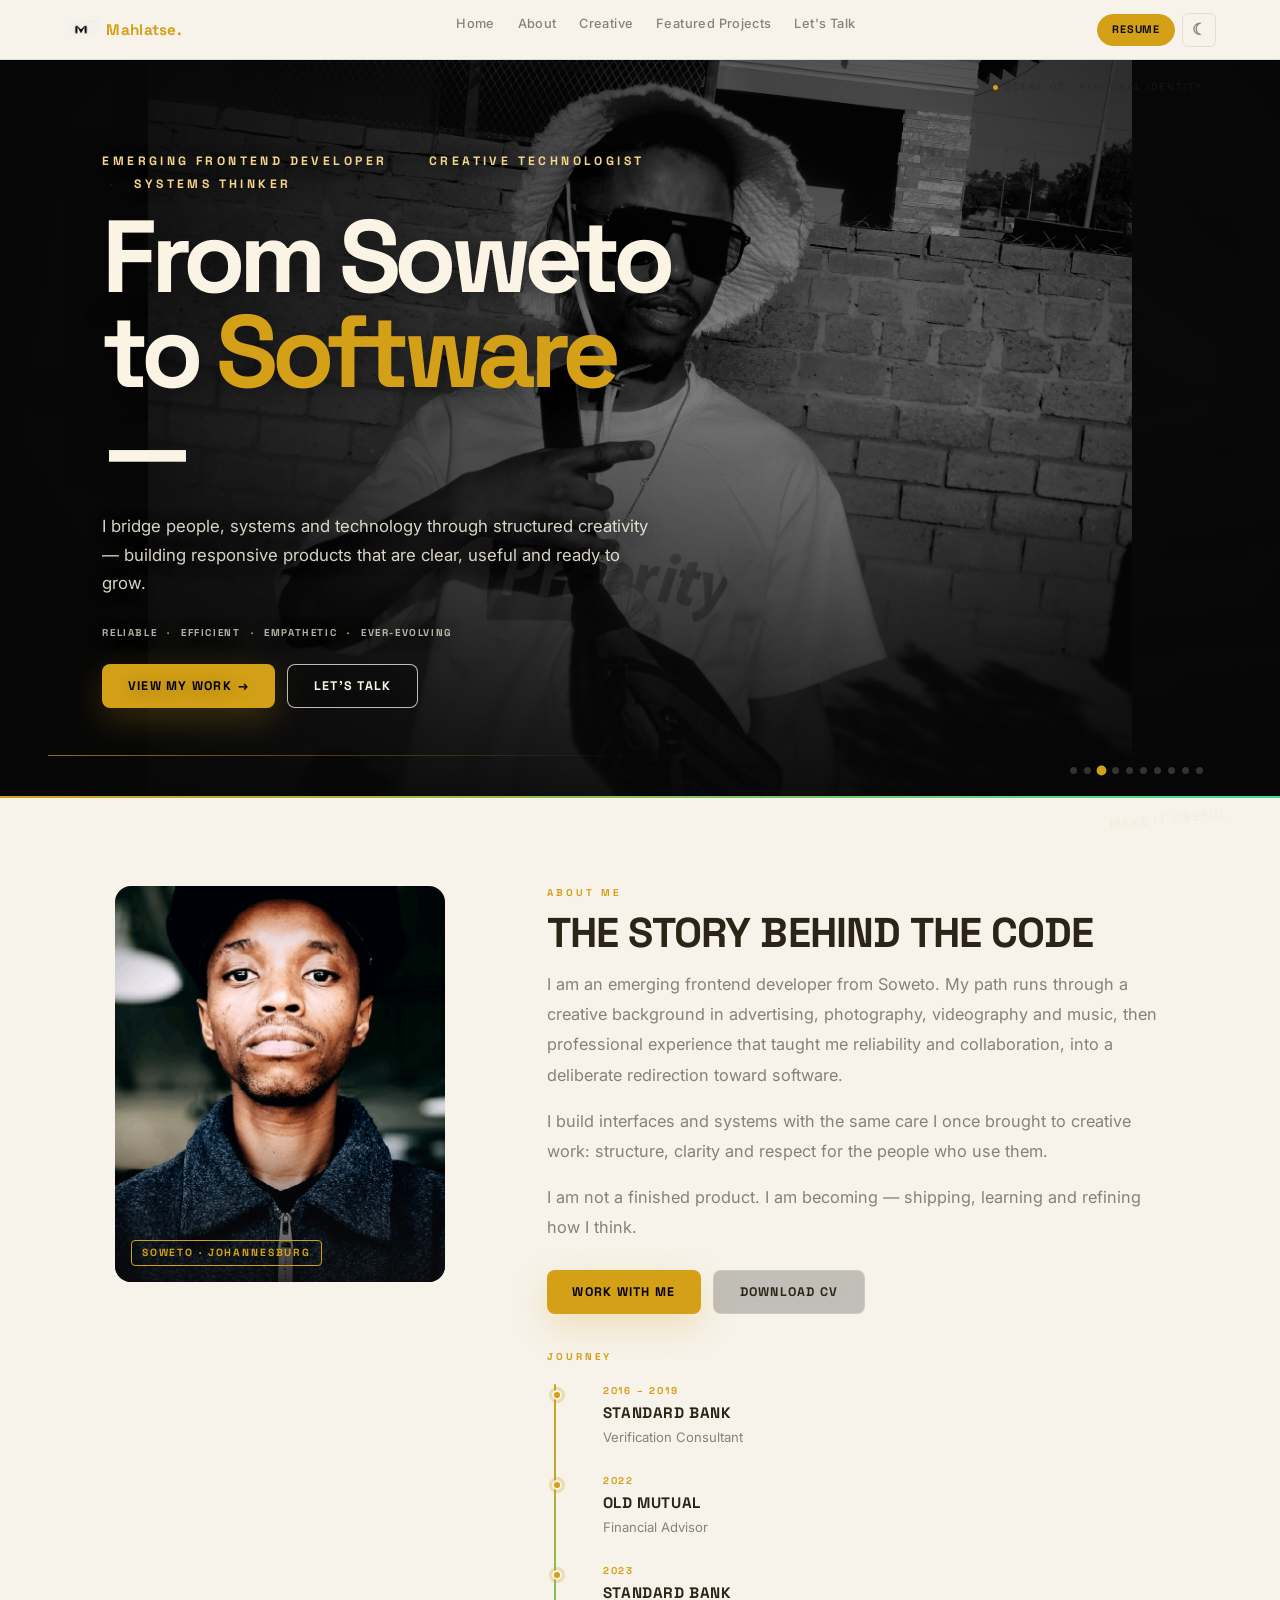
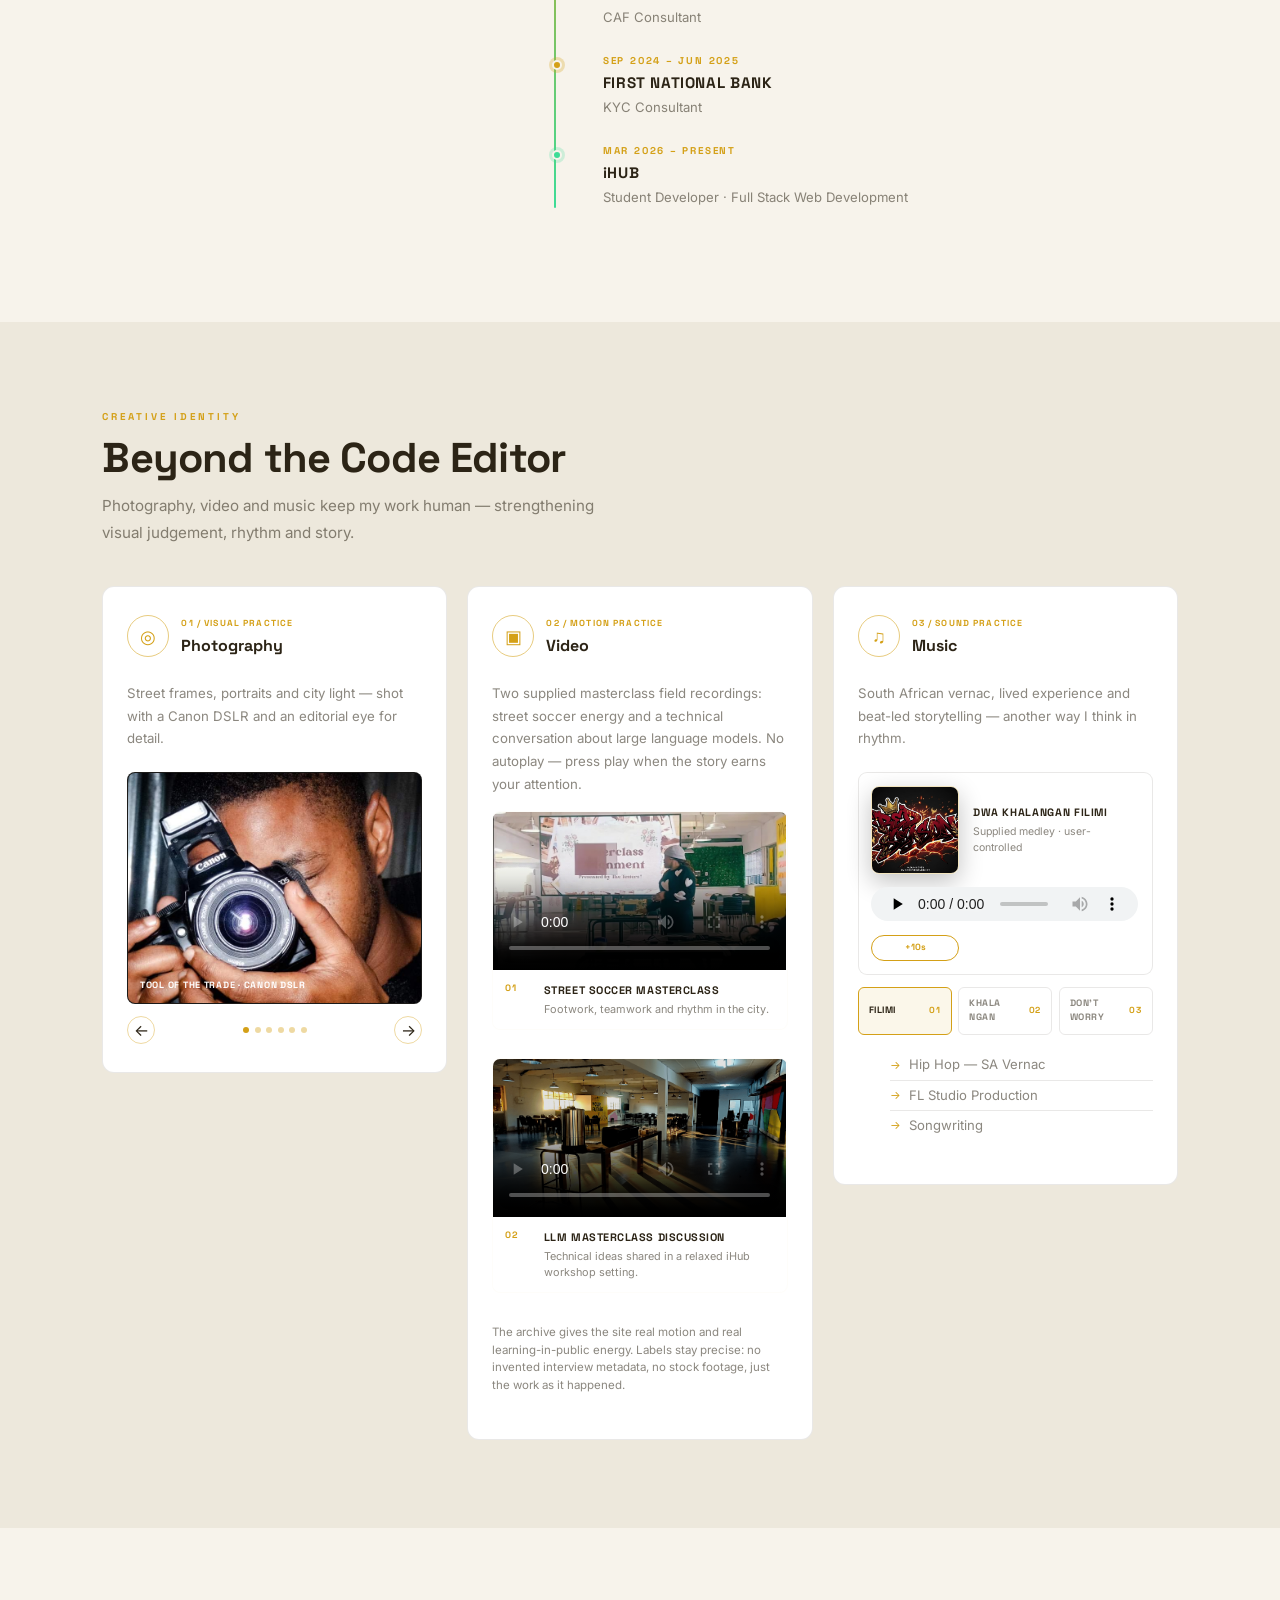
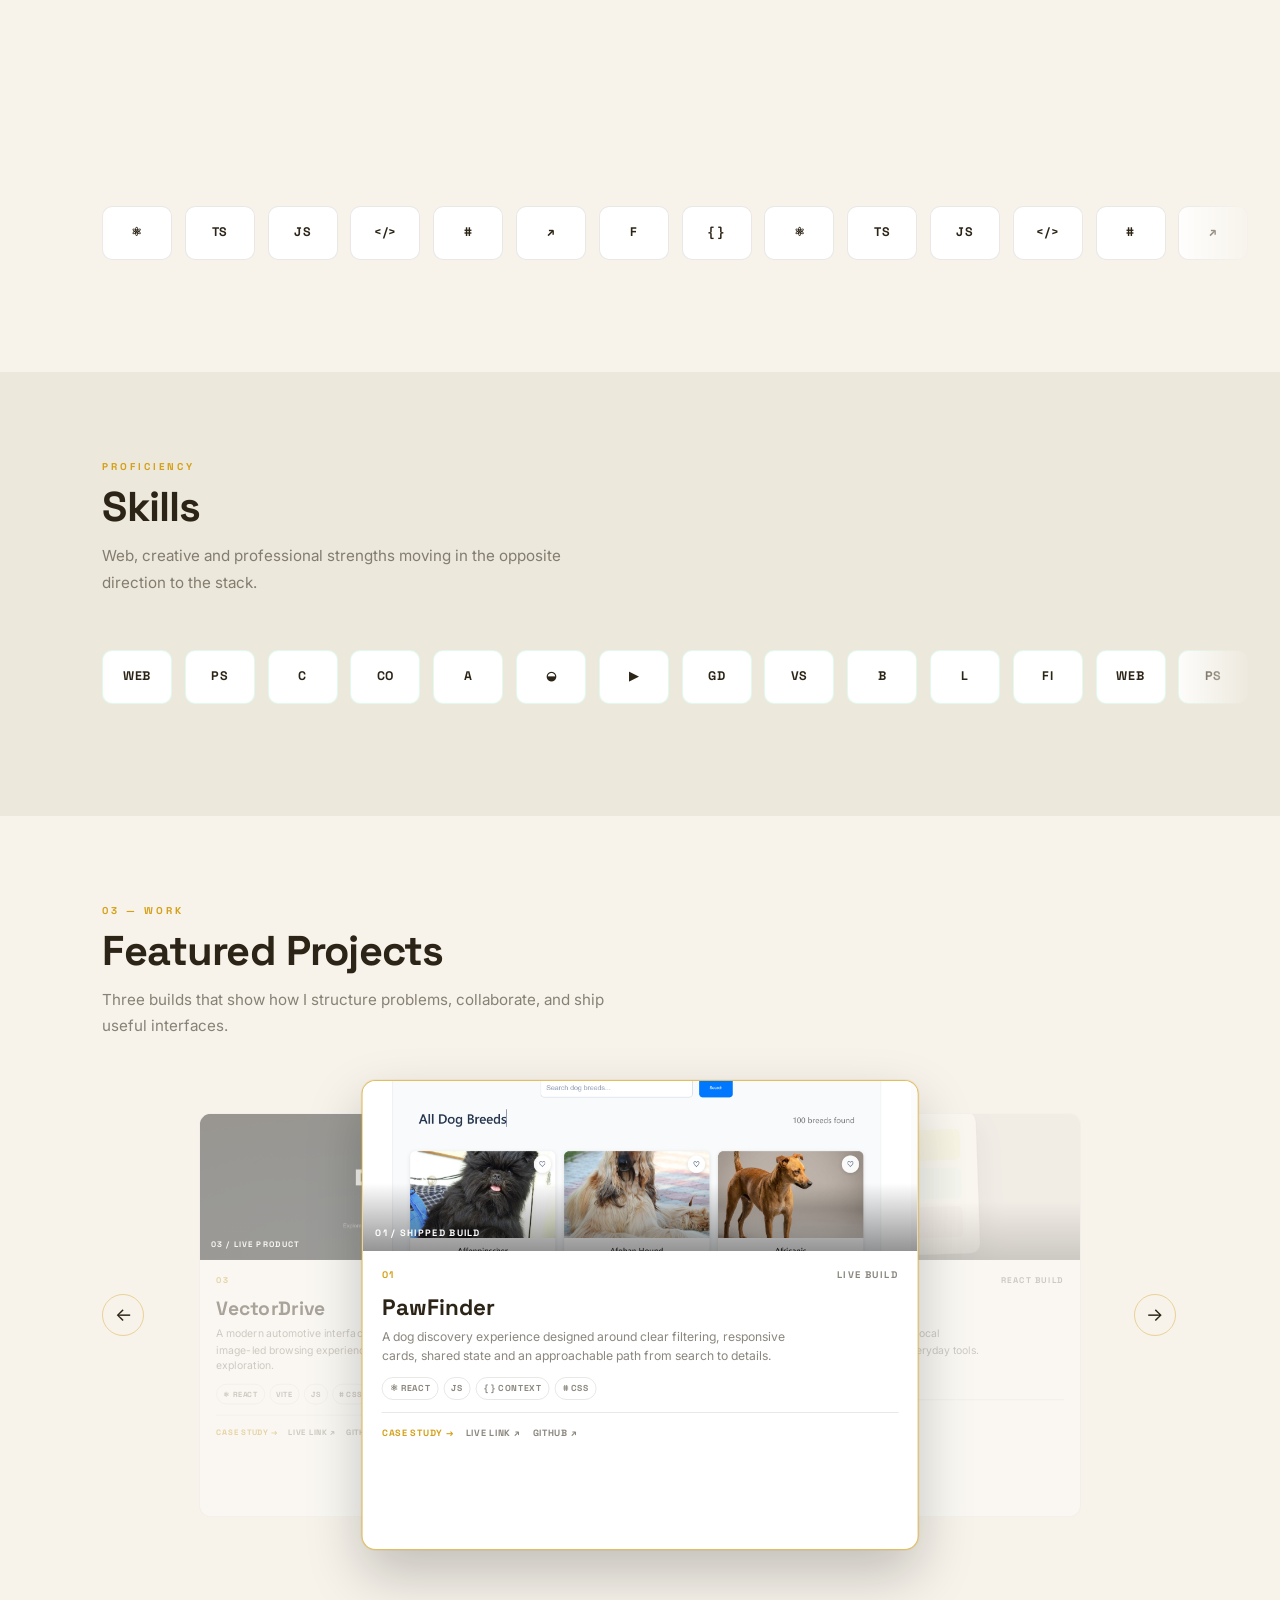
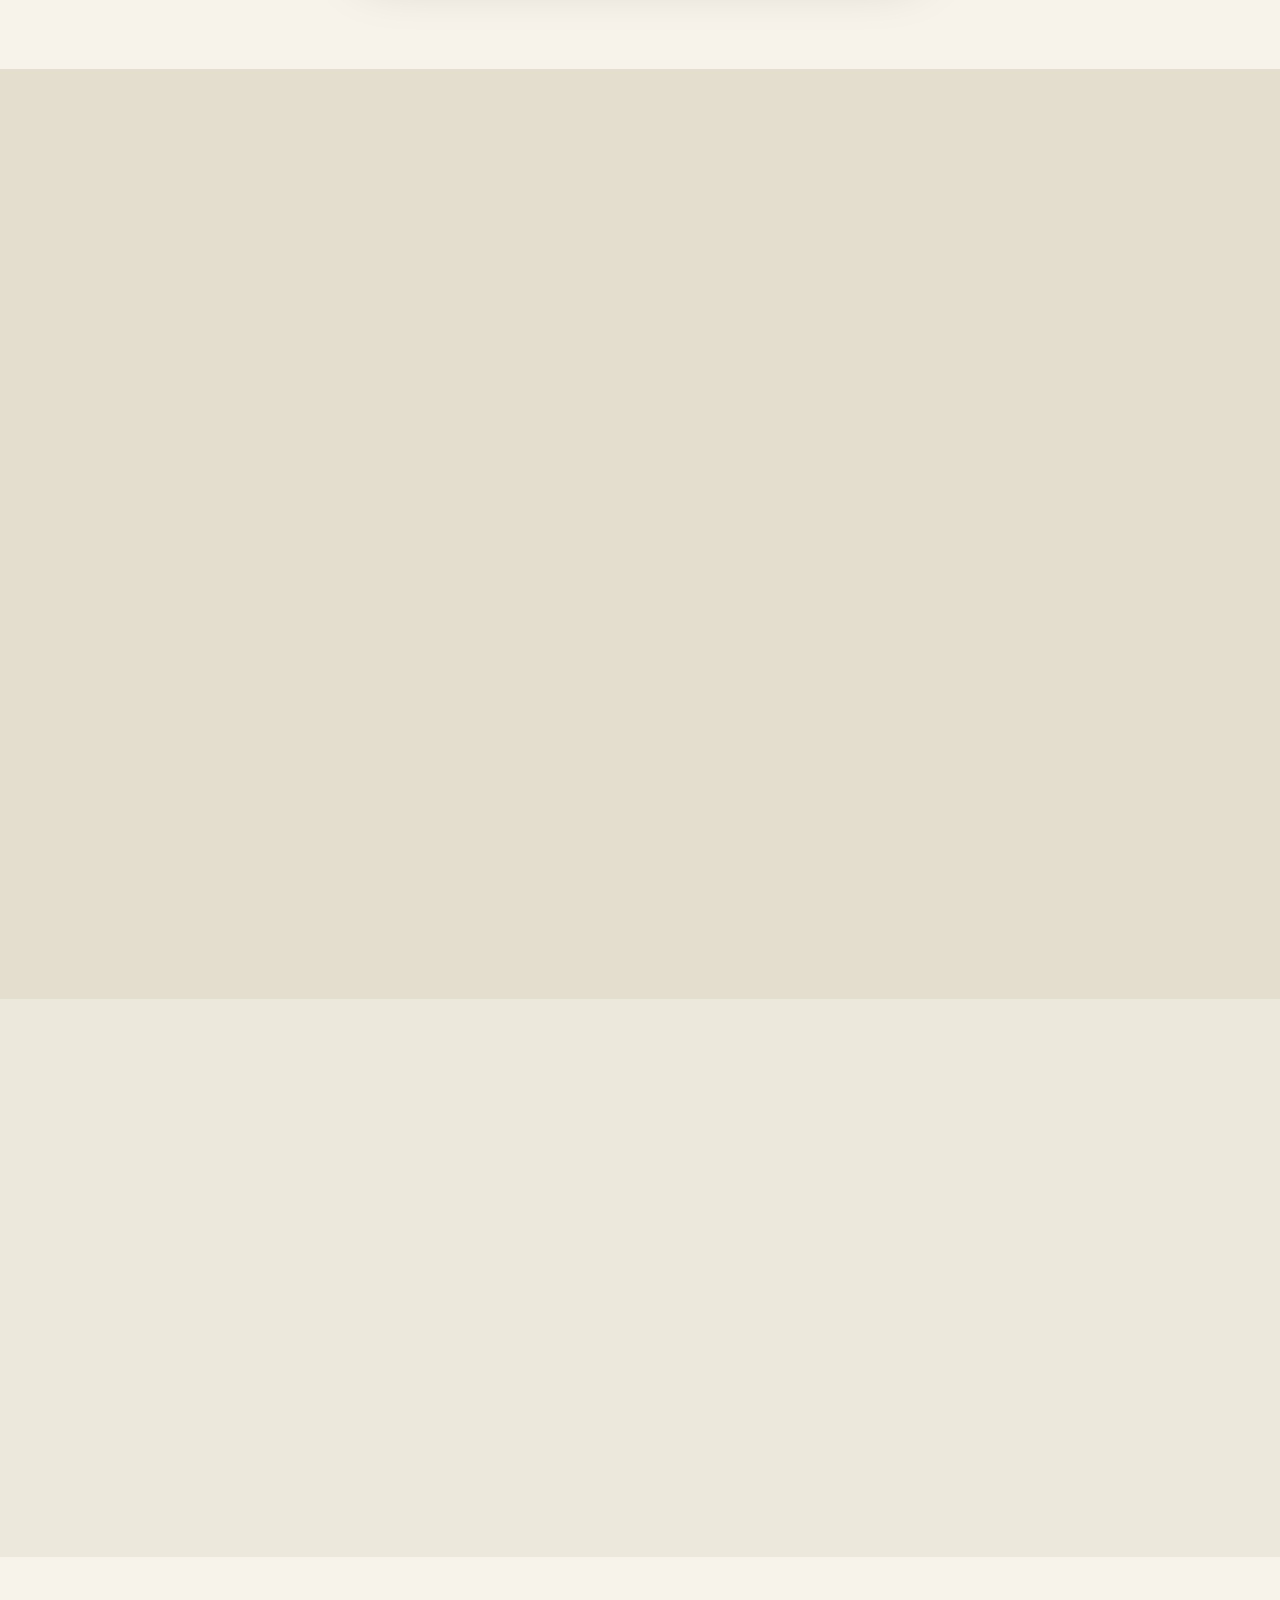
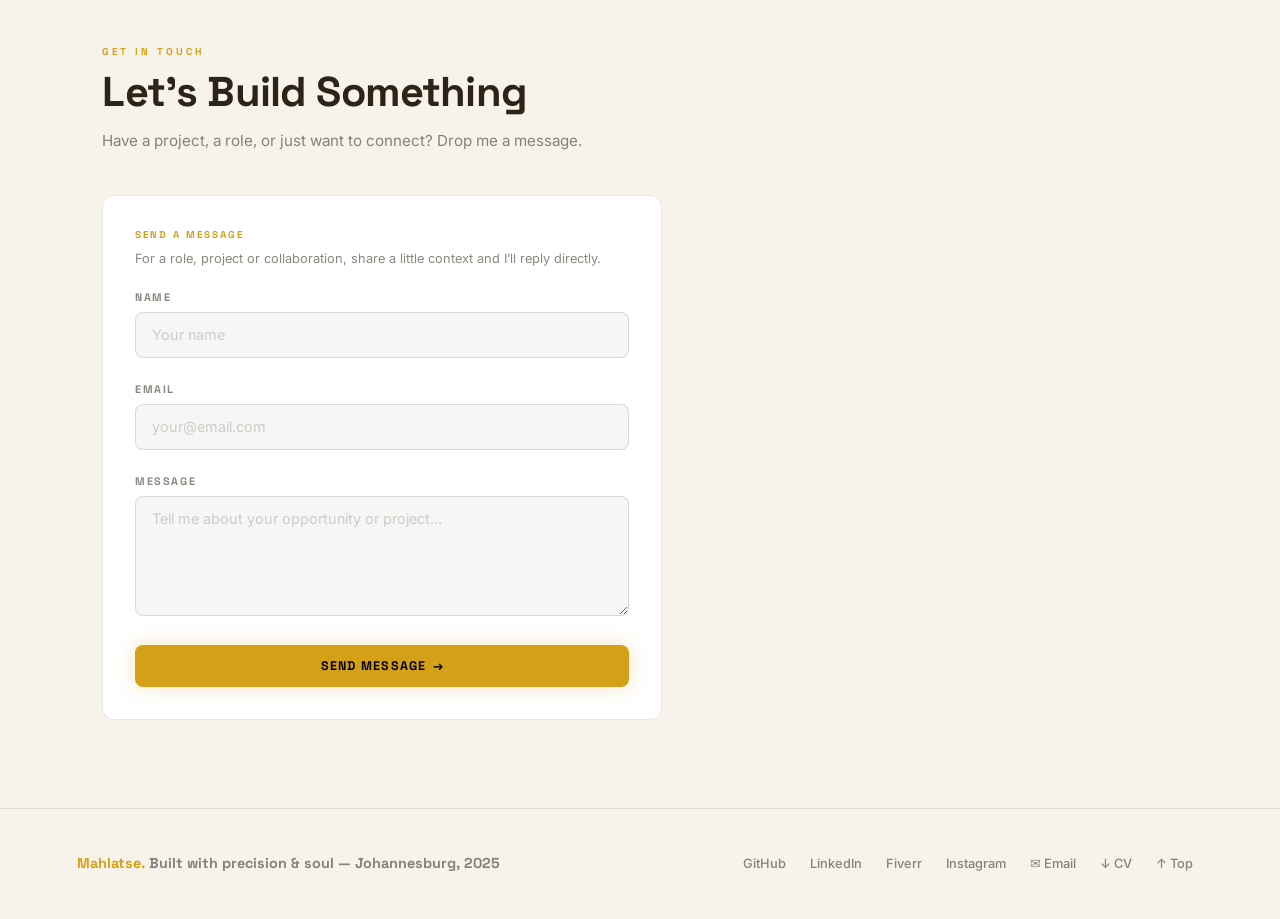
==== commit f2d53720: "Refine hero creative media and project case studies" ====
--- a/index.html
+++ b/index.html
@@ -23,6 +23,15 @@
 
 <!-- Scroll progress bar -->
 <div id="progressBar" role="progressbar" aria-hidden="true"></div>
+
+  <div class="graffiti-canvas" aria-hidden="true">
+    <span class="graffiti-word graffiti-word-a">SHIP · LEARN · REPEAT</span>
+    <span class="graffiti-word graffiti-word-b">&lt;code&gt; WITH SOUL</span>
+    <span class="graffiti-word graffiti-word-c">SOWETO → iHUB</span>
+    <span class="graffiti-word graffiti-word-d">MAKE IT USEFUL</span>
+    <span class="graffiti-mark graffiti-mark-a">//</span>
+    <span class="graffiti-mark graffiti-mark-b">{ }</span>
+  </div>
 
 <!-- ═══════════════════════════════
      NAV
@@ -76,22 +85,22 @@
 <section class="hero" id="home" aria-label="Hero section">
 
   <!-- The sequence moves from origin to the current iHub chapter. The final scene stops. -->
-      <div class="hero-layer img1 active" role="img" aria-label="Mahlatse Mokgawa, the beginning of the journey"
-    style="background-image:url('assets/headshot-bio.png');--hero-position:center 42%"></div>
+      <div class="hero-layer hero-portrait img1 active" role="img" aria-label="Mahlatse Mokgawa as a child in a green tracksuit and boots — the beginning of the journey"
+    style="background-image:url('assets/hero-01-childhood.png');--hero-position:center center"></div>
   <div class="hero-layer img2" role="img" aria-label="Streets of Soweto with cars, pedestrians and vendors"
     style="background-image:url('assets/hero-02-soweto.jpg');--hero-position:center 52%"></div>
-  <div class="hero-layer img3" role="img" aria-label="Mahlatse in a white bucket hat and white shirt"
-    style="background-image:url('assets/hero-03-casual-white-hat.jpg');--hero-position:center 38%"></div>
-  <div class="hero-layer img4" role="img" aria-label="Mahlatse in a white shirt during his professional FNB chapter"
-    style="background-image:url('assets/hero-04-fnb-selfie.jpg');--hero-position:center 32%"></div>
-  <div class="hero-layer img5" role="img" aria-label="Mahlatse holding a DSLR camera toward the lens"
-    style="background-image:url('assets/hero-05-dslr.jpg');--hero-position:center 44%"></div>
+  <div class="hero-layer hero-portrait img3" role="img" aria-label="Mahlatse in a white bucket hat and white shirt"
+    style="background-image:url('assets/hero-03-casual-white-hat.jpg');--hero-position:center center"></div>
+  <div class="hero-layer hero-portrait img4" role="img" aria-label="Mahlatse in a white shirt during his professional FNB chapter"
+    style="background-image:url('assets/hero-04-fnb-selfie.jpg');--hero-position:center center"></div>
+  <div class="hero-layer hero-portrait img5" role="img" aria-label="Mahlatse holding a DSLR camera toward the lens"
+    style="background-image:url('assets/hero-05-dslr.jpg');--hero-position:center center"></div>
   <div class="hero-layer img6" role="img" aria-label="Johannesburg traffic and urban movement in Braam"
     style="background-image:url('assets/hero-06-braam-traffic.jpg');--hero-position:center 52%"></div>
   <div class="hero-layer img7" role="img" aria-label="The iHub smiley-face building"
     style="background-image:url('assets/hero-07-ihub-building.jpg');--hero-position:center 50%"></div>
-  <div class="hero-layer img8" role="img" aria-label="An iHub workshop presentation with a participant in the foreground"
-    style="background-image:url('assets/hero-08-group-class.jpg');--hero-position:center 54%"></div>
+  <div class="hero-layer img8" role="img" aria-label="An iHub group workshop presentation with participants learning together"
+    style="background-image:url('assets/ihub-group-class-frame.jpg');--hero-position:center 54%"></div>
   <div class="hero-layer img9" role="img" aria-label="Inside the iHub classroom with tables and learning space"
     style="background-image:url('assets/hero-09-ihub-classroom.jpg');--hero-position:center 48%"></div>
   <div class="hero-layer img10" role="img" aria-label="The iHub smiley-face building, the current software chapter"
@@ -122,7 +131,7 @@
   </div>
 
   <div class="hero-dots" aria-label="Hero story scenes">
-    <button type="button" class="hero-dot active" data-idx="0" onclick="goToSlide(0)" aria-label="Show scene 1: Baby Me" aria-current="true"></button>
+    <button type="button" class="hero-dot active" data-idx="0" onclick="goToSlide(0)" aria-label="Show scene 1: Mahlatse in a green tracksuit and boots" aria-current="true"></button>
     <button type="button" class="hero-dot" data-idx="1" onclick="goToSlide(1)" aria-label="Show scene 2: Streets of Soweto"></button>
     <button type="button" class="hero-dot" data-idx="2" onclick="goToSlide(2)" aria-label="Show scene 3: Casual Me"></button>
     <button type="button" class="hero-dot" data-idx="3" onclick="goToSlide(3)" aria-label="Show scene 4: Formal Me at FNB"></button>
@@ -218,29 +227,29 @@
       <p class="creative-intro">Street frames, portraits and city light — shot with a Canon DSLR and an editorial eye for detail.</p>
       <div class="creative-photo-carousel" id="creativePhotoCarousel" role="region" aria-roledescription="carousel" aria-label="Photography portfolio">
         <div class="creative-photo-viewport">
-          <figure class="creative-photo-slide active">
+<figure class="creative-photo-slide active">
             <img src="assets/photography.jpg" alt="Canon DSLR ready for a photography session" loading="lazy"/>
             <figcaption>Tool of the trade · Canon DSLR</figcaption>
           </figure>
           <figure class="creative-photo-slide" hidden>
-            <img src="assets/street1.jpg" alt="Street photography in Johannesburg" loading="lazy"/>
-            <figcaption>Street language · Johannesburg</figcaption>
+            <img src="assets/atleha-gallery-1.jpg" alt="Atleha collection detail photographed in Johannesburg" loading="lazy"/>
+            <figcaption>Atleha collection · visual texture</figcaption>
           </figure>
           <figure class="creative-photo-slide" hidden>
-            <img src="assets/night-street1.jpg" alt="Night street photography with city lights" loading="lazy"/>
-            <figcaption>After dark · urban light</figcaption>
+            <img src="assets/tree01-gallery-2.png" alt="Black-and-white tree study from the photography collection" loading="lazy"/>
+            <figcaption>Quiet frame · black-and-white study</figcaption>
           </figure>
           <figure class="creative-photo-slide" hidden>
-            <img src="assets/bantubahle.jpg" alt="Portrait photography from the portfolio" loading="lazy"/>
-            <figcaption>Portrait study · people first</figcaption>
+            <img src="assets/@sharp_fede-39.jpg" alt="Collaborative portrait from the photography collection" loading="lazy"/>
+            <figcaption>People first · collaborative portrait</figcaption>
           </figure>
           <figure class="creative-photo-slide" hidden>
-            <img src="assets/citynight-lights.jpg" alt="City lights photographed at night" loading="lazy"/>
-            <figcaption>City signals · finding the frame</figcaption>
+            <img src="assets/redseason-2.jpeg" alt="Red Season cover art and visual direction" loading="lazy"/>
+            <figcaption>Red Season · art direction</figcaption>
           </figure>
           <figure class="creative-photo-slide" hidden>
-            <img src="assets/dawn.jpg" alt="Dawn landscape photography" loading="lazy"/>
-            <figcaption>First light · patient observation</figcaption>
+            <img src="assets/street1.jpg" alt="Johannesburg street photography from the collection" loading="lazy"/>
+            <figcaption>Street language · Johannesburg</figcaption>
           </figure>
         </div>
         <div class="creative-photo-controls">
@@ -263,13 +272,22 @@
         <span class="creative-icon" aria-hidden="true">▣</span>
         <div><span class="creative-eyebrow">02 / motion practice</span><h3 class="creative-title">Video</h3></div>
       </div>
-      <p class="creative-intro">A future-ready shelf for documentary snippets, iHub field notes and creative edits as the archive grows.</p>
-      <div class="video-slots" aria-label="Video portfolio slots">
-        <div class="video-slot"><span class="slot-index">01</span><span><strong>Day in the Life</strong><small>Coming soon · observational edit</small></span><span class="slot-mark">+</span></div>
-        <div class="video-slot"><span class="slot-index">02</span><span><strong>iHub Journey</strong><small>Coming soon · learning in public</small></span><span class="slot-mark">+</span></div>
-        <div class="video-slot"><span class="slot-index">03</span><span><strong>Creative Edits</strong><small>Coming soon · rhythm meets interface</small></span><span class="slot-mark">+</span></div>
-      </div>
-      <p class="creative-note">The slot stays intentional: no autoplay, no placeholder stock footage.</p>
+      <p class="creative-intro">Two supplied masterclass field recordings: street soccer energy and a technical conversation about large language models. No autoplay — press play when the story earns your attention.</p>
+      <div class="video-slots video-slots-real" aria-label="Video portfolio">
+        <figure class="video-slot video-slot-media">
+          <video controls preload="metadata" poster="assets/ihub-group-class-frame.jpg" aria-label="Street soccer skills session">
+            <source src="assets/video-gallery-3.mp4" type="video/mp4"/>
+          </video>
+          <figcaption><span class="slot-index">01</span><span><strong>Street Soccer Masterclass</strong><small>Footwork, teamwork and rhythm in the city.</small></span></figcaption>
+        </figure>
+        <figure class="video-slot video-slot-media">
+          <video controls preload="metadata" poster="assets/ihub-classroom-hero-3.png" aria-label="Technical masterclass discussion about large language models">
+            <source src="assets/20260423_130142.mp4" type="video/mp4"/>
+          </video>
+          <figcaption><span class="slot-index">02</span><span><strong>LLM Masterclass Discussion</strong><small>Technical ideas shared in a relaxed iHub workshop setting.</small></span></figcaption>
+        </figure>
+      </div>
+      <p class="creative-note">The archive gives the site real motion and real learning-in-public energy. Labels stay precise: no invented interview metadata, no stock footage, just the work as it happened.</p>
     </article>
 
     <article class="creative-card creative-card-music reveal reveal-d3">
@@ -279,10 +297,15 @@
       </div>
       <p class="creative-intro">South African vernac, lived experience and beat-led storytelling — another way I think in rhythm.</p>
       <div class="music-player">
-        <img class="music-cover" src="assets/red-season-cover-art.jpeg" alt="Red Season cover art" loading="lazy"/>
-        <div class="music-info"><strong>Don't Worry About IT</strong><small>Gustavo x Kaymo · supplied demo</small></div>
-        <audio id="musicTrack" controls preload="none" src="assets/gustavo-x-kaymo-dont-worry-about-it.mp3" aria-label="Don't Worry About IT by Gustavo x Kaymo"></audio>
+        <img class="music-cover" src="assets/redseason-2.jpeg" alt="Red Season cover art" loading="lazy"/>
+        <div class="music-info"><strong id="musicTitle">DWA Khalangan Filimi</strong><small id="musicArtist">Supplied medley · user-controlled</small></div>
+        <audio id="musicTrack" controls preload="none" src="assets/dwa-khalangan-filimi.mp3" aria-label="DWA Khalangan Filimi"></audio>
         <button type="button" id="musicSkip" class="music-skip" aria-label="Skip forward 10 seconds">+10s</button>
+      </div>
+      <div class="music-playlist" role="list" aria-label="Choose a supplied track">
+        <button type="button" class="music-track active" role="listitem" data-src="assets/dwa-khalangan-filimi.mp3" data-title="DWA Khalangan Filimi" data-artist="Supplied medley">Filimi <span>01</span></button>
+        <button type="button" class="music-track" role="listitem" data-src="assets/gustavo-x-kaymo-khala-ngan.mp3" data-title="Khala Ngan" data-artist="Gustavo x Kaymo">Khala Ngan <span>02</span></button>
+        <button type="button" class="music-track" role="listitem" data-src="assets/gustavo-x-kaymo-dont-worry-about-it.mp3" data-title="Don't Worry About IT" data-artist="Gustavo x Kaymo">Don't Worry <span>03</span></button>
       </div>
       <ul class="creative-list" aria-label="Music disciplines"><li>Hip Hop — SA Vernac</li><li>FL Studio Production</li><li>Songwriting</li></ul>
     </article>
@@ -386,7 +409,7 @@
           <div class="project-meta-row"><span class="project-number">01</span><span class="project-status">Live build</span></div>
           <h3 class="project-title">PawFinder</h3>
           <p class="project-desc">A dog discovery experience designed around clear filtering, responsive cards, shared state and an approachable path from search to details.</p>
-          <div class="project-tech" aria-label="PawFinder technologies used"><span>React</span><span>JavaScript</span><span>Context API</span><span>CSS</span></div>
+          <div class="project-tech" aria-label="PawFinder technologies used"><span title="React">⚛ React</span><span title="JavaScript">JS</span><span title="Context API">{ } Context</span><span title="CSS"># CSS</span></div>
           <div class="project-actions">
             <a href="case-studies/pawfinder.html" class="case-study-btn">Case Study <span aria-hidden="true">→</span></a>
             <a href="https://react-dog-search-app.vercel.app" target="_blank" rel="noopener noreferrer">Live Link <span aria-hidden="true">↗</span></a>
@@ -404,7 +427,7 @@
           <div class="project-meta-row"><span class="project-number">02</span><span class="project-status">React build</span></div>
           <h3 class="project-title">Google Keep Clone</h3>
           <p class="project-desc">A notes workspace built to understand component structure, local persistence, pinning, colour coding and the ergonomics of everyday tools.</p>
-          <div class="project-tech" aria-label="Google Keep Clone technologies used"><span>React</span><span>JavaScript</span><span>Local Storage</span><span>CSS</span></div>
+          <div class="project-tech" aria-label="Google Keep Clone technologies used"><span title="React">⚛ React</span><span title="JavaScript">JS</span><span title="Local Storage">▣ Storage</span><span title="CSS"># CSS</span></div>
           <div class="project-actions">
             <a href="case-studies/google-keep.html" class="case-study-btn">Case Study <span aria-hidden="true">→</span></a>
             <span class="project-link-disabled" aria-disabled="true" title="No verified live deployment is configured yet">Live link pending</span>
@@ -422,7 +445,7 @@
           <div class="project-meta-row"><span class="project-number">03</span><span class="project-status">Live build</span></div>
           <h3 class="project-title">VectorDrive</h3>
           <p class="project-desc">A modern automotive interface that turns brand discovery into a clear, image-led browsing experience with room to scale into deeper vehicle exploration.</p>
-          <div class="project-tech" aria-label="VectorDrive technologies used"><span>React</span><span>Vite</span><span>JavaScript</span><span>CSS</span></div>
+          <div class="project-tech" aria-label="VectorDrive technologies used"><span title="React">⚛ React</span><span title="Vite">Vite</span><span title="JavaScript">JS</span><span title="CSS"># CSS</span></div>
           <div class="project-actions">
             <a href="case-studies/vectordrive.html" class="case-study-btn">Case Study <span aria-hidden="true">→</span></a>
             <a href="https://vectordrive.vercel.app" target="_blank" rel="noopener noreferrer">Live Link <span aria-hidden="true">↗</span></a>
--- a/css/style.css
+++ b/css/style.css
@@ -134,8 +134,8 @@
 .timeline-place{font-size:.82rem;color:var(--beige-muted)}
 
 /* Creative */
-.creative-grid{display:grid;grid-template-columns:repeat(3,1fr);gap:1.25rem}
-.creative-card{background:var(--card);border:1px solid var(--border);border-radius:var(--radius);padding:1.75rem 1.5rem;transition:border-color .3s,transform .3s,box-shadow .3s}
+.creative-grid{display:grid;grid-template-columns:repeat(3,1fr);gap:1.25rem;align-items:start}
+.creative-card{background:var(--card);border:1px solid var(--border);border-radius:var(--radius);padding:1.75rem 1.5rem;transition:border-color .3s,transform .3s,box-shadow .3s;align-self:start;height:auto}
 .creative-card:hover{border-color:var(--border-hover);transform:translateY(-4px);box-shadow:0 12px 36px rgba(0,0,0,.35)}
 .creative-icon{font-size:2rem;margin-bottom:.75rem;display:block}
 .creative-title{font-family:var(--font-display);font-size:1rem;font-weight:700;color:var(--beige);margin-bottom:.75rem}
@@ -902,12 +902,13 @@
 .keep-preview span:nth-child(3) { background: linear-gradient(90deg, #f2a5a2 0 64%, #fff0ee 64% 100%); }
 
 .creative-grid {
-  align-items: stretch;
+  align-items: start;
 }
 .creative-card {
   display: flex;
   flex-direction: column;
-  min-height: 100%;
+  min-height: 0;
+  height: auto;
 }
 .creative-card-heading {
   display: flex;
@@ -1379,3 +1380,312 @@
   border-color: var(--amber);
   color: var(--amber);
 }
+
+
+/* ============================================================
+   V5 REFINEMENT PASS — HERO IMPACT / CREATIVE MEDIA / DENSITY
+   ============================================================ */
+:root {
+  --black: #080808;
+  --paper: #f8f3e7;
+}
+body > .graffiti-canvas {
+  position: fixed;
+  inset: 0;
+  z-index: 0;
+  overflow: hidden;
+  pointer-events: none;
+  opacity: .075;
+  mix-blend-mode: screen;
+}
+main,
+.site-footer {
+  position: relative;
+  z-index: 1;
+}
+.graffiti-word,
+.graffiti-mark {
+  position: absolute;
+  display: block;
+  color: var(--green);
+  font-family: var(--font-display);
+  font-weight: 700;
+  letter-spacing: .12em;
+  text-transform: uppercase;
+  white-space: nowrap;
+  transform: rotate(-12deg);
+}
+.graffiti-word { font-size: clamp(.56rem, 1vw, .85rem); }
+.graffiti-mark { font-size: clamp(1.4rem, 3vw, 3.5rem); color: var(--amber); }
+.graffiti-word-a { top: 18%; left: -1%; color: var(--amber); }
+.graffiti-word-b { top: 43%; right: -2%; transform: rotate(8deg); }
+.graffiti-word-c { bottom: 18%; left: 2%; transform: rotate(5deg); }
+.graffiti-word-d { bottom: 8%; right: 4%; color: var(--amber); transform: rotate(-6deg); }
+.graffiti-mark-a { top: 26%; right: 13%; transform: rotate(25deg); }
+.graffiti-mark-b { bottom: 31%; left: 12%; transform: rotate(-18deg); }
+body.light > .graffiti-canvas { mix-blend-mode: multiply; opacity: .06; }
+
+.hero {
+  isolation: isolate;
+  background: #080808;
+}
+.hero-layer {
+  opacity: 0;
+  filter: saturate(.93) contrast(1.06);
+  transition: opacity 1.15s var(--ease), transform 6.5s var(--ease), filter 1.15s ease;
+}
+.hero-layer.active {
+  opacity: .91;
+  filter: saturate(1) contrast(1.08);
+}
+.hero-layer.hero-portrait {
+  background-size: contain;
+  background-repeat: no-repeat;
+  background-color: #161616;
+}
+.hero-layer.hero-portrait.active {
+  opacity: .94;
+}
+.hero::after {
+  content: '';
+  position: absolute;
+  inset: 0;
+  z-index: 2;
+  pointer-events: none;
+  background:
+    radial-gradient(ellipse at 58% 46%, rgba(11,11,11,0) 0 34%, rgba(11,11,11,.20) 76%, rgba(11,11,11,.46) 100%),
+    linear-gradient(105deg, rgba(11,11,11,.33) 0%, rgba(11,11,11,.04) 45%, rgba(11,11,11,.34) 100%);
+  mix-blend-mode: multiply;
+}
+.hero-overlay {
+  z-index: 4;
+  background:
+    linear-gradient(90deg, rgba(7,7,7,.88) 0%, rgba(7,7,7,.56) 34%, rgba(7,7,7,.14) 70%, rgba(7,7,7,.30) 100%),
+    linear-gradient(0deg, rgba(7,7,7,.90) 0%, rgba(7,7,7,.14) 54%, rgba(7,7,7,.35) 100%);
+}
+.hero-content {
+  z-index: 10;
+  max-width: 930px;
+  padding-bottom: clamp(3.8rem, 7vw, 5.6rem);
+}
+.hero-content::before {
+  content: '';
+  position: absolute;
+  left: 5.2%;
+  bottom: 2.6rem;
+  width: min(580px, 86vw);
+  height: 1px;
+  background: linear-gradient(90deg, var(--amber), rgba(212,160,23,0));
+  opacity: .68;
+}
+.hero-identity {
+  display: inline-flex;
+  flex-wrap: wrap;
+  gap: .15rem .6rem;
+  max-width: 70ch;
+  margin-bottom: .85rem;
+  font-size: clamp(.62rem, 1.2vw, .76rem);
+  line-height: 1.7;
+  color: #f4d58b;
+}
+.hero-title {
+  max-width: 10ch;
+  font-size: clamp(3rem, 8vw, 7.8rem);
+  letter-spacing: -.065em;
+  text-wrap: balance;
+}
+.hero-sub {
+  max-width: 51ch;
+  color: rgba(251,244,229,.86);
+  font-size: clamp(.9rem, 1.7vw, 1.05rem);
+}
+.hero-values-line {
+  max-width: 70ch;
+  color: rgba(251,244,229,.72);
+}
+.hero-actions .btn-primary { box-shadow: 0 12px 35px rgba(212,160,23,.24); }
+.hero-actions .btn-outline { background: rgba(8,8,8,.22); backdrop-filter: blur(8px); }
+.hero-dot { box-shadow: 0 0 0 1px rgba(8,8,8,.18); }
+
+/* Creative photography and media cards stay image-led without broken placeholders. */
+.creative-card-photo { grid-column: span 1; }
+.creative-photo-viewport { min-height: 230px; border: 1px solid rgba(245,237,214,.08); }
+.creative-photo-slide img { height: 230px; object-fit: cover; }
+.creative-photo-slide figcaption { padding-top: 2.6rem; }
+.video-slots-real { gap: .75rem; }
+.video-slot-media {
+  display: block;
+  padding: 0;
+  overflow: hidden;
+  border-color: rgba(245,237,214,.12);
+  background: rgba(255,255,255,.03);
+}
+.video-slot-media video {
+  width: 100%;
+  height: 158px;
+  object-fit: cover;
+  background: #090909;
+}
+.video-slot-media figcaption {
+  display: grid;
+  grid-template-columns: 28px minmax(0, 1fr);
+  gap: .65rem;
+  align-items: start;
+  padding: .75rem;
+}
+.video-slot-media figcaption strong,
+.video-slot-media figcaption small { display: block; }
+.video-slot-media figcaption strong {
+  color: var(--beige);
+  font-family: var(--font-display);
+  font-size: .68rem;
+  letter-spacing: .05em;
+  text-transform: uppercase;
+}
+.video-slot-media figcaption small {
+  margin-top: .2rem;
+  color: var(--beige-muted);
+  font-size: .68rem;
+  line-height: 1.45;
+}
+.music-player {
+  grid-template-columns: 88px minmax(0, 1fr) auto;
+  padding: .8rem;
+  gap: .85rem;
+}
+.music-cover {
+  width: 88px;
+  height: 88px;
+  border-radius: 8px;
+  border: 1px solid rgba(212,160,23,.28);
+  box-shadow: 0 8px 24px rgba(0,0,0,.24);
+}
+.music-playlist {
+  display: grid;
+  grid-template-columns: repeat(3, 1fr);
+  gap: .4rem;
+  margin-top: .75rem;
+}
+.music-track {
+  display: flex;
+  align-items: center;
+  justify-content: space-between;
+  gap: .5rem;
+  padding: .55rem .65rem;
+  border: 1px solid var(--border);
+  border-radius: 6px;
+  background: transparent;
+  color: var(--beige-muted);
+  font-family: var(--font-display);
+  font-size: .58rem;
+  font-weight: 700;
+  letter-spacing: .05em;
+  text-transform: uppercase;
+  text-align: left;
+  cursor: pointer;
+}
+.music-track span { color: var(--amber); font-size: .55rem; }
+.music-track:hover,
+.music-track:focus-visible,
+.music-track.active {
+  border-color: var(--amber);
+  color: var(--beige);
+  outline: none;
+}
+.music-track.active { background: rgba(212,160,23,.09); }
+
+/* v7-inspired project carousel: compact enough to show the full action trail. */
+.projects-track { min-height: 470px; }
+.project-card { min-height: 440px; }
+.project-screenshot,
+.project-screenshot img { min-height: 170px; height: 170px; }
+.project-body { padding: 1.05rem 1.2rem 1.15rem; }
+.project-card .project-title { font-size: clamp(1.12rem, 1.9vw, 1.4rem); margin-bottom: .38rem; }
+.project-card .project-desc { font-size: .76rem; line-height: 1.55; margin-bottom: .7rem; }
+.project-tech { gap: .3rem; margin-bottom: .75rem; }
+.project-tech span { padding: .28rem .45rem; font-size: .54rem; }
+.project-actions { gap: .5rem .75rem; padding-top: .85rem; }
+.project-actions a, .project-link-disabled { font-size: .57rem; }
+.project-card .project-screenshot-label { bottom: .65rem; left: .8rem; }
+
+/* Case studies get a richer, still-minimal editorial rhythm. */
+.case-study-gallery {
+  display: grid;
+  grid-template-columns: repeat(2, minmax(0, 1fr));
+  gap: 1rem;
+  margin: 1.1rem 0 2.2rem;
+}
+.case-study-gallery figure { margin: 0; }
+.case-study-gallery img {
+  width: 100%;
+  aspect-ratio: 16 / 10;
+  object-fit: cover;
+  border: 1px solid var(--border);
+  border-radius: 10px;
+  background: var(--bg2);
+}
+.case-study-gallery figcaption {
+  margin-top: .55rem;
+  color: var(--beige-muted);
+  font-size: .68rem;
+  line-height: 1.5;
+}
+.case-study-meta {
+  display: flex;
+  flex-wrap: wrap;
+  gap: .45rem;
+  margin: 1rem 0 1.6rem;
+}
+.case-study-meta span {
+  padding: .4rem .6rem;
+  border: 1px solid var(--border);
+  border-radius: 999px;
+  color: var(--beige-muted);
+  font-family: var(--font-display);
+  font-size: .58rem;
+  font-weight: 700;
+  letter-spacing: .07em;
+  text-transform: uppercase;
+}
+.case-study-grid section { min-height: 190px; }
+.case-study-grid section p:not(.section-label) { line-height: 1.8; }
+
+@media (max-width: 900px) {
+  .creative-grid { grid-template-columns: 1fr 1fr; }
+  .creative-card-photo { grid-column: span 2; }
+  .creative-card-photo .creative-photo-slide img { height: 280px; }
+  .creative-card-photo .creative-photo-viewport { min-height: 280px; }
+  .projects-track { min-height: 455px; }
+  .project-card { min-height: 425px; }
+}
+@media (max-width: 768px) {
+  .hero-layer.hero-portrait { background-size: contain; }
+  .hero-content { padding-bottom: 4.4rem; }
+  .hero-content::before { left: 5%; bottom: 3.25rem; width: 78vw; }
+  .hero-title { max-width: 9ch; }
+  .creative-grid { grid-template-columns: 1fr; }
+  .creative-card-photo { grid-column: auto; }
+  .music-playlist { grid-template-columns: 1fr; }
+  .projects-track { min-height: 452px; }
+  .project-card { min-height: 430px; }
+  .case-study-gallery { grid-template-columns: 1fr; }
+}
+@media (max-width: 575px) {
+  .hero-layer.hero-portrait { background-size: contain; }
+  .hero-content { padding-bottom: 4.7rem; }
+  .hero-title { font-size: clamp(2.8rem, 15vw, 4.8rem); }
+  .hero-sub { max-width: 34ch; font-size: .86rem; }
+  .creative-photo-slide img { height: 210px; }
+  .creative-photo-viewport { min-height: 210px; }
+  .video-slot-media video { height: 145px; }
+  .music-player { grid-template-columns: 72px minmax(0, 1fr) auto; }
+  .music-cover { width: 72px; height: 72px; }
+  .projects-track { min-height: 430px; }
+  .project-card { min-height: 410px; }
+  .project-screenshot, .project-screenshot img { min-height: 145px; height: 145px; }
+  .project-body { padding: .9rem .85rem 1rem; }
+}
+@media (prefers-reduced-motion: reduce) {
+  .hero-layer, .hero-content::before, .graffiti-canvas { transition: none; animation: none; }
+  .hero-layer { transform: none; }
+}
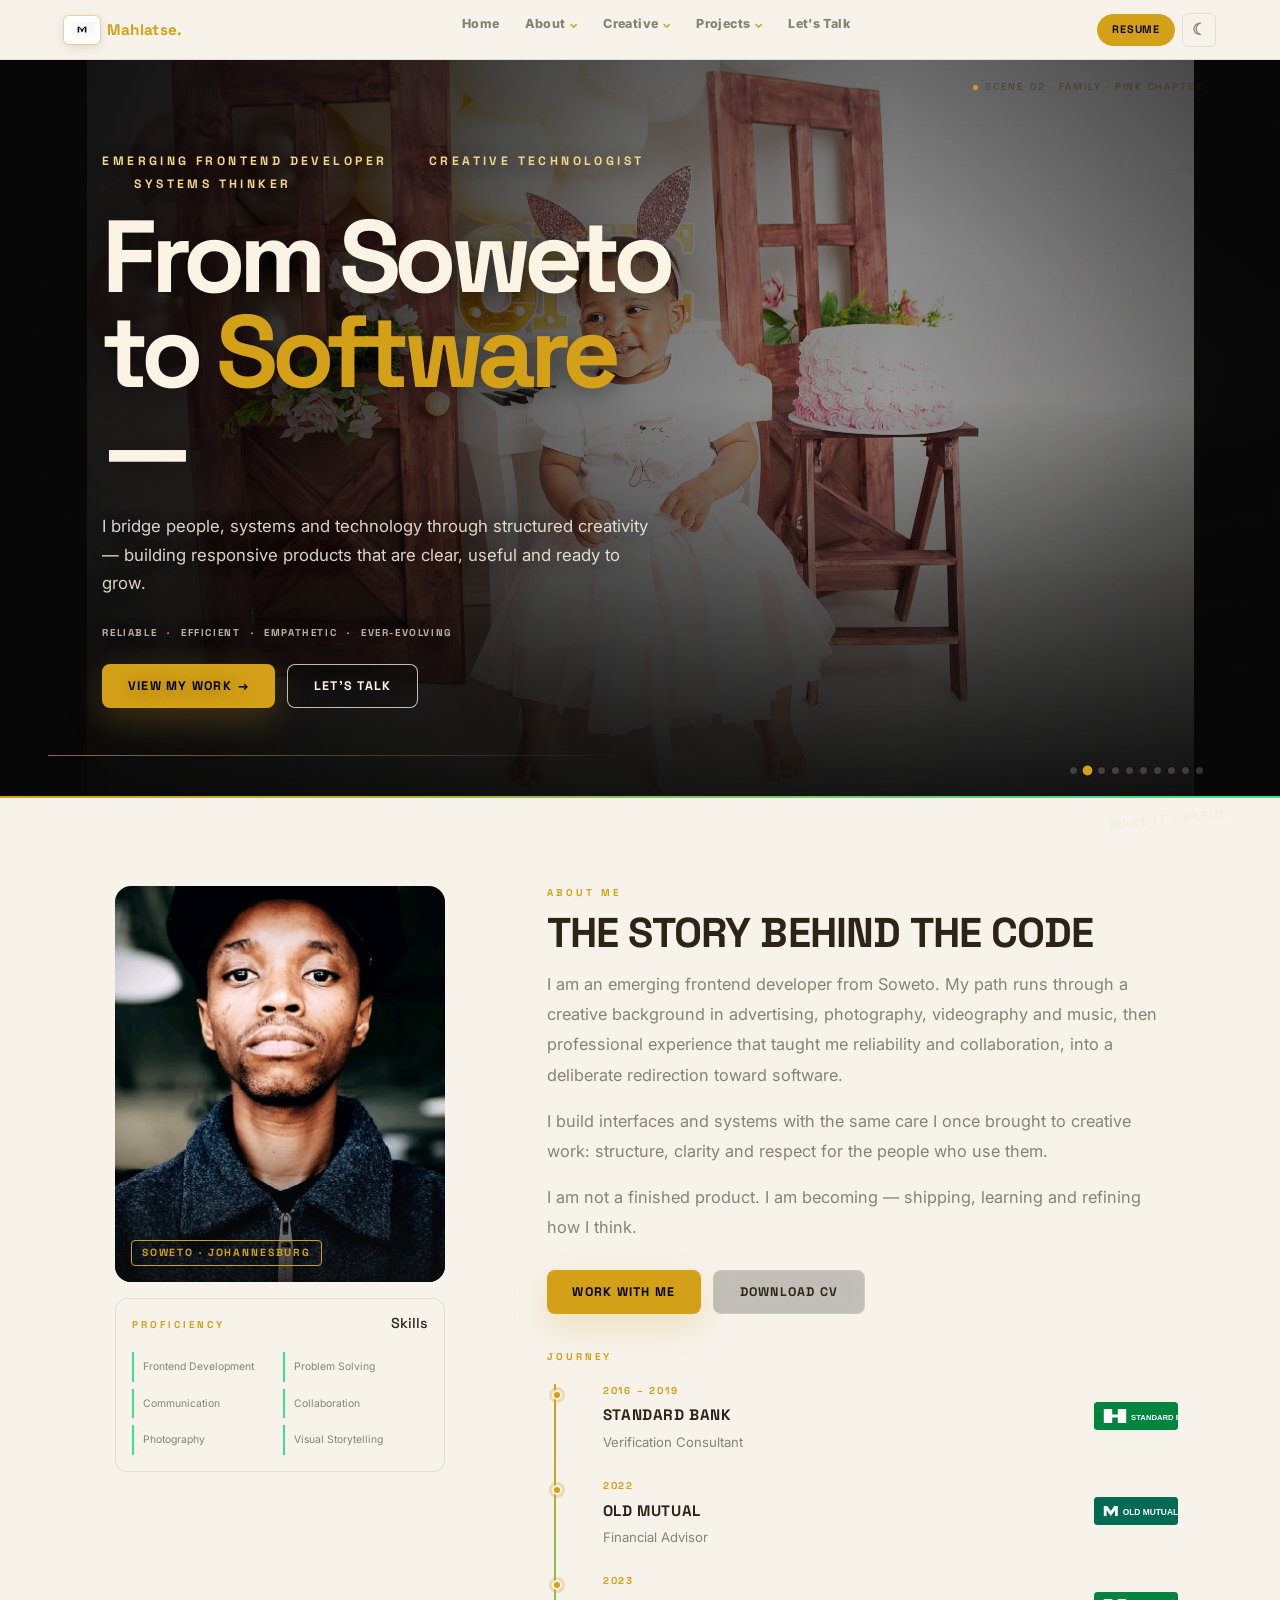
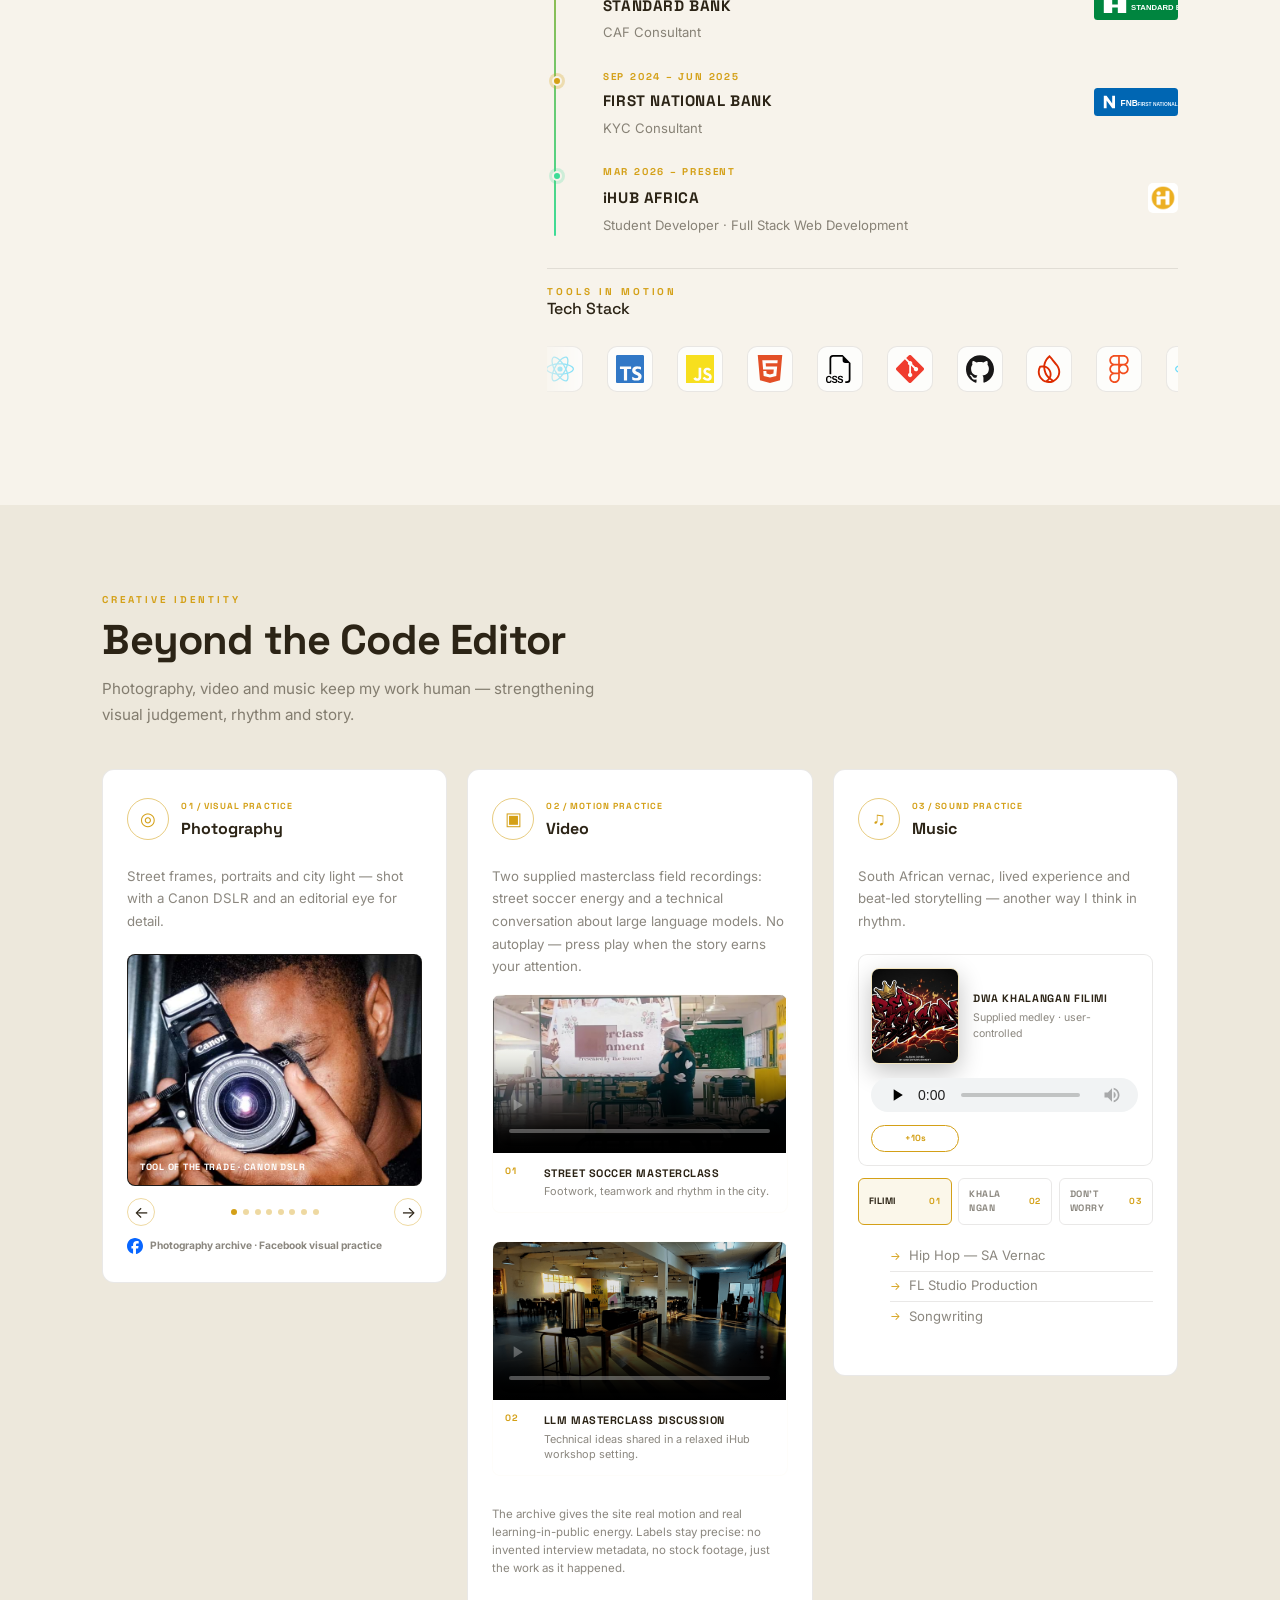
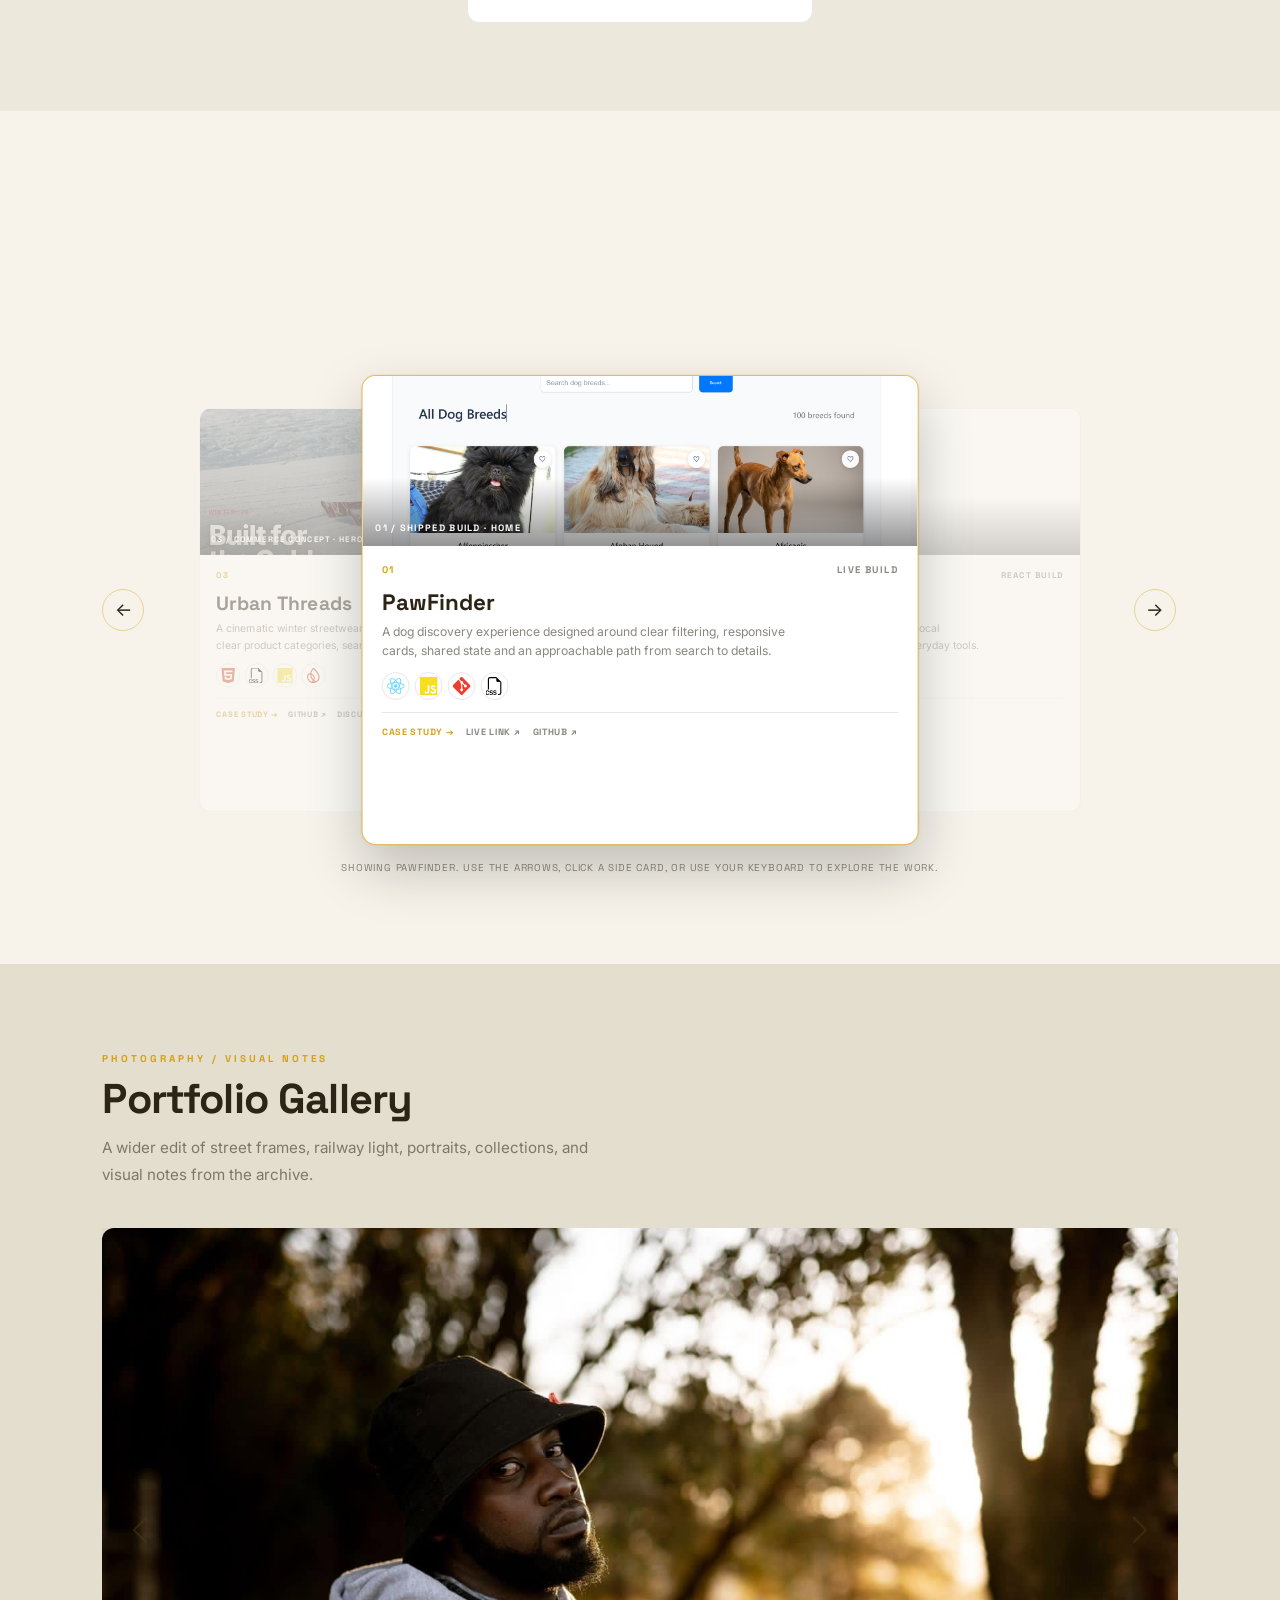
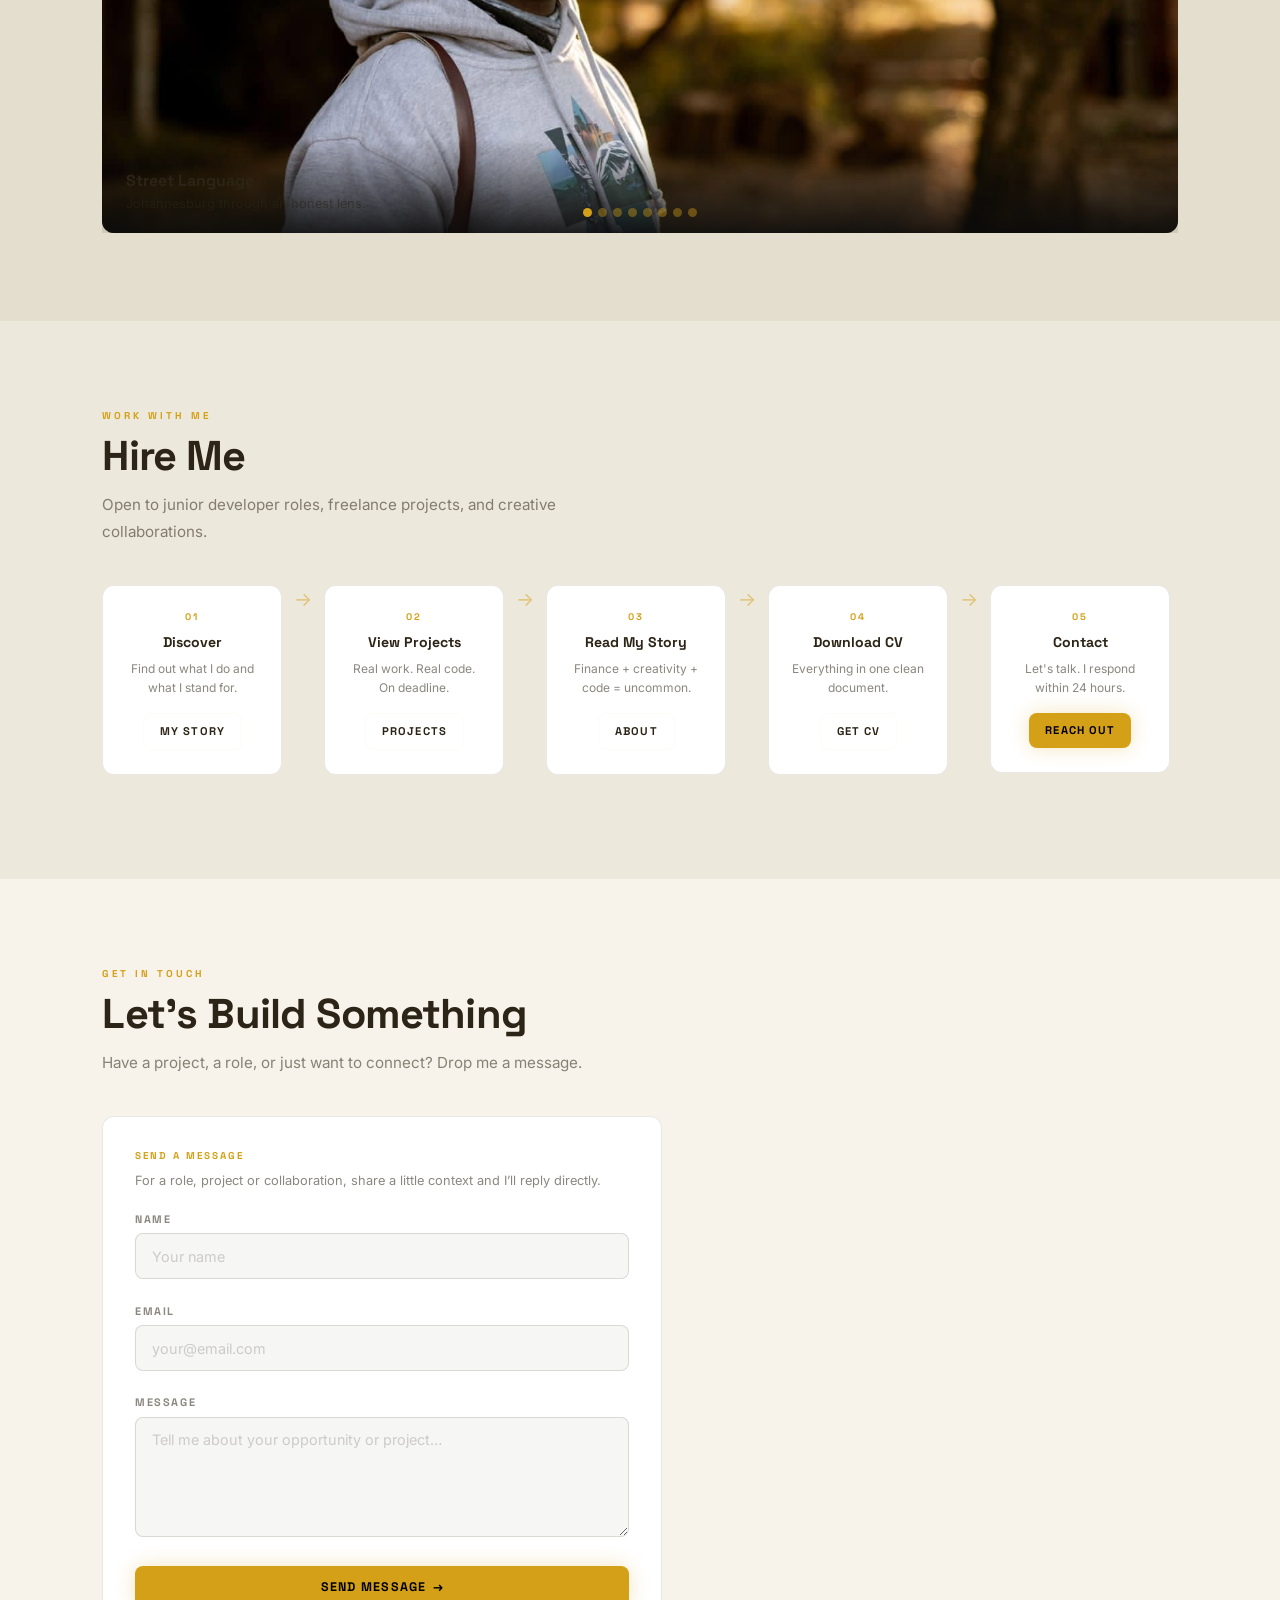
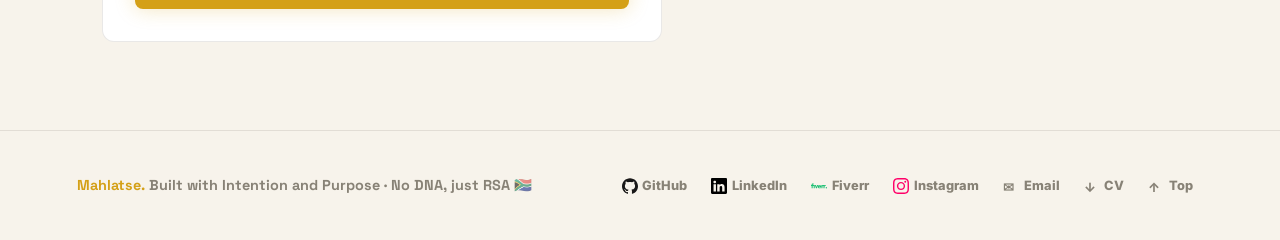
==== commit 9b3fcb83: "Refine portfolio galleries, branding, and project studies" ====
--- a/index.html
+++ b/index.html
@@ -44,9 +44,24 @@
     </a>
     <ul class="nav-links" role="list">
       <li><a href="#home">Home</a></li>
-      <li><a href="#about">About</a></li>
-      <li><a href="#creative">Creative</a></li>
-      <li><a href="#projects">Featured Projects</a></li>
+      <li class="nav-dropdown">
+        <a href="#about" aria-haspopup="true" aria-expanded="false">About <span class="nav-caret" aria-hidden="true">⌄</span></a>
+        <div class="nav-submenu" role="menu" aria-label="About menu">
+          <a href="#about" role="menuitem">My Story</a><a href="#journey" role="menuitem">Journey</a><a href="#skills" role="menuitem">Skills</a>
+        </div>
+      </li>
+      <li class="nav-dropdown">
+        <a href="#creative" aria-haspopup="true" aria-expanded="false">Creative <span class="nav-caret" aria-hidden="true">⌄</span></a>
+        <div class="nav-submenu" role="menu" aria-label="Creative menu">
+          <a href="#creative" role="menuitem">Photography</a><a href="#creative-video" role="menuitem">Video</a><a href="#creative-music" role="menuitem">Music</a>
+        </div>
+      </li>
+      <li class="nav-dropdown">
+        <a href="#projects" aria-haspopup="true" aria-expanded="false">Projects <span class="nav-caret" aria-hidden="true">⌄</span></a>
+        <div class="nav-submenu" role="menu" aria-label="Projects menu">
+          <a href="#projects" role="menuitem">Featured Projects</a><a href="#gallery" role="menuitem">Gallery</a><a href="#projects" role="menuitem">Case Studies</a>
+        </div>
+      </li>
       <li><a href="#contact">Let's Talk</a></li>
     </ul>
     <div class="nav-right">
@@ -87,8 +102,8 @@
   <!-- The sequence moves from origin to the current iHub chapter. The final scene stops. -->
       <div class="hero-layer hero-portrait img1 active" role="img" aria-label="Mahlatse Mokgawa as a child in a green tracksuit and boots — the beginning of the journey"
     style="background-image:url('assets/hero-01-childhood.png');--hero-position:center center"></div>
-  <div class="hero-layer img2" role="img" aria-label="Streets of Soweto with cars, pedestrians and vendors"
-    style="background-image:url('assets/hero-02-soweto.jpg');--hero-position:center 52%"></div>
+  <div class="hero-layer hero-portrait img2" role="img" aria-label="Mahlatse's child in a pink outfit — family, care and the next chapter"
+    style="background-image:url('assets/IMG_0335.jpg');--hero-position:center center"></div>
   <div class="hero-layer hero-portrait img3" role="img" aria-label="Mahlatse in a white bucket hat and white shirt"
     style="background-image:url('assets/hero-03-casual-white-hat.jpg');--hero-position:center center"></div>
   <div class="hero-layer hero-portrait img4" role="img" aria-label="Mahlatse in a white shirt during his professional FNB chapter"
@@ -132,7 +147,7 @@
 
   <div class="hero-dots" aria-label="Hero story scenes">
     <button type="button" class="hero-dot active" data-idx="0" onclick="goToSlide(0)" aria-label="Show scene 1: Mahlatse in a green tracksuit and boots" aria-current="true"></button>
-    <button type="button" class="hero-dot" data-idx="1" onclick="goToSlide(1)" aria-label="Show scene 2: Streets of Soweto"></button>
+    <button type="button" class="hero-dot" data-idx="1" onclick="goToSlide(1)" aria-label="Show scene 2: Mahlatse's child in a pink outfit"></button>
     <button type="button" class="hero-dot" data-idx="2" onclick="goToSlide(2)" aria-label="Show scene 3: Casual Me"></button>
     <button type="button" class="hero-dot" data-idx="3" onclick="goToSlide(3)" aria-label="Show scene 4: Formal Me at FNB"></button>
     <button type="button" class="hero-dot" data-idx="4" onclick="goToSlide(4)" aria-label="Show scene 5: Photographer Me"></button>
@@ -155,10 +170,18 @@
 <section class="section" id="about" aria-labelledby="about-heading">
   <div class="bio-wrap">
 
-    <div class="bio-photo-frame reveal">
-      <img src="assets/headshot-bio.png" alt="Mahlatse Mokgawa, emerging frontend developer from Soweto" loading="lazy"/>
-      <div class="bio-photo-accent" aria-hidden="true"></div>
-      <span class="bio-photo-tag">Soweto · Johannesburg</span>
+    <div class="bio-photo-stack">
+      <div class="bio-photo-frame reveal">
+        <img src="assets/headshot-bio.png" alt="Mahlatse Mokgawa, emerging frontend developer from Soweto" loading="lazy"/>
+        <div class="bio-photo-accent" aria-hidden="true"></div>
+        <span class="bio-photo-tag">Soweto · Johannesburg</span>
+      </div>
+      <div class="bio-skill-panel" id="skills" aria-labelledby="skills-heading">
+        <div class="bio-skill-heading"><span class="section-label">Proficiency</span><h3 id="skills-heading">Skills</h3></div>
+        <div class="bio-skill-grid">
+          <span>Frontend Development</span><span>Problem Solving</span><span>Communication</span><span>Collaboration</span><span>Photography</span><span>Visual Storytelling</span>
+        </div>
+      </div>
     </div>
 
     <div class="bio-copy">
@@ -176,32 +199,41 @@
         <a href="assets/Mahlatse_Mokgawa_Junior_Frontend_CV_Amber.pdf" class="btn-outline" download>Download CV</a>
       </div>
 
-      <span class="section-label">Journey</span>
+      <span class="section-label" id="journey">Journey</span>
       <div class="timeline" role="list" aria-label="Mahlatse's professional journey">
         <div class="timeline-item reveal reveal-d1" role="listitem">
           <div class="timeline-year">2016 – 2019</div>
-          <div class="timeline-role">STANDARD BANK</div>
+          <div class="timeline-role"><span>STANDARD BANK</span><img src="assets/logos/standard-bank-mark.svg" alt="Standard Bank logo"/></div>
           <div class="timeline-place">Verification Consultant</div>
         </div>
         <div class="timeline-item reveal reveal-d2" role="listitem">
           <div class="timeline-year">2022</div>
-          <div class="timeline-role">OLD MUTUAL</div>
+          <div class="timeline-role"><span>OLD MUTUAL</span><img src="assets/logos/old-mutual-mark.svg" alt="Old Mutual logo"/></div>
           <div class="timeline-place">Financial Advisor</div>
         </div>
         <div class="timeline-item reveal reveal-d2" role="listitem">
           <div class="timeline-year">2023</div>
-          <div class="timeline-role">STANDARD BANK</div>
+          <div class="timeline-role"><span>STANDARD BANK</span><img src="assets/logos/standard-bank-mark.svg" alt="Standard Bank logo"/></div>
           <div class="timeline-place">CAF Consultant</div>
         </div>
         <div class="timeline-item reveal reveal-d3" role="listitem">
           <div class="timeline-year">Sep 2024 – Jun 2025</div>
-          <div class="timeline-role">FIRST NATIONAL BANK</div>
+          <div class="timeline-role"><span>FIRST NATIONAL BANK</span><img src="assets/logos/fnb-mark.svg" alt="First National Bank logo"/></div>
           <div class="timeline-place">KYC Consultant</div>
         </div>
         <div class="timeline-item current reveal reveal-d4" role="listitem">
           <div class="timeline-year">Mar 2026 – Present</div>
-          <div class="timeline-role">iHUB</div>
+          <div class="timeline-role"><span>iHUB AFRICA</span><img src="assets/ihub-africa-logo.png" alt="iHub Africa logo"/></div>
           <div class="timeline-place">Student Developer · Full Stack Web Development</div>
+        </div>
+      </div>
+      <div class="about-tech-strip" id="techstack" aria-labelledby="tech-heading">
+        <span class="section-label">Tools in motion</span><h3 id="tech-heading">Tech Stack</h3>
+        <div class="belt-window tech-logo-window" aria-label="Tech stack logos">
+          <div class="logo-belt belt-forward" role="list">
+            <span class="tech-logo-mark" role="listitem" title="React"><img src="assets/logos/react.svg" alt="React"/></span><span class="tech-logo-mark" role="listitem" title="TypeScript"><img src="assets/logos/typescript.svg" alt="TypeScript"/></span><span class="tech-logo-mark" role="listitem" title="JavaScript"><img src="assets/logos/javascript.svg" alt="JavaScript"/></span><span class="tech-logo-mark" role="listitem" title="HTML5"><img src="assets/logos/html5.svg" alt="HTML5"/></span><span class="tech-logo-mark" role="listitem" title="CSS3"><img src="assets/logos/css3.svg" alt="CSS3"/></span><span class="tech-logo-mark" role="listitem" title="Git"><img src="assets/logos/git.svg" alt="Git"/></span><span class="tech-logo-mark" role="listitem" title="GitHub"><img src="assets/logos/github.svg" alt="GitHub"/></span><span class="tech-logo-mark" role="listitem" title="Firebase"><img src="assets/logos/firebase.svg" alt="Firebase"/></span><span class="tech-logo-mark" role="listitem" title="Figma"><img src="assets/logos/figma.svg" alt="Figma"/></span>
+            <span class="tech-logo-mark" role="listitem" aria-hidden="true"><img src="assets/logos/react.svg" alt=""/></span><span class="tech-logo-mark" role="listitem" aria-hidden="true"><img src="assets/logos/typescript.svg" alt=""/></span><span class="tech-logo-mark" role="listitem" aria-hidden="true"><img src="assets/logos/javascript.svg" alt=""/></span><span class="tech-logo-mark" role="listitem" aria-hidden="true"><img src="assets/logos/html5.svg" alt=""/></span><span class="tech-logo-mark" role="listitem" aria-hidden="true"><img src="assets/logos/css3.svg" alt=""/></span><span class="tech-logo-mark" role="listitem" aria-hidden="true"><img src="assets/logos/git.svg" alt=""/></span><span class="tech-logo-mark" role="listitem" aria-hidden="true"><img src="assets/logos/github.svg" alt=""/></span><span class="tech-logo-mark" role="listitem" aria-hidden="true"><img src="assets/logos/firebase.svg" alt=""/></span><span class="tech-logo-mark" role="listitem" aria-hidden="true"><img src="assets/logos/figma.svg" alt=""/></span>
+          </div>
         </div>
       </div>
     </div>
@@ -250,6 +282,14 @@
           <figure class="creative-photo-slide" hidden>
             <img src="assets/street1.jpg" alt="Johannesburg street photography from the collection" loading="lazy"/>
             <figcaption>Street language · Johannesburg</figcaption>
+          </figure>
+          <figure class="creative-photo-slide" hidden>
+            <img src="assets/railway-station-dusk.jpg" alt="Railway tracks and bridge at dusk" loading="lazy"/>
+            <figcaption>Railway / dusk · signals and movement</figcaption>
+          </figure>
+          <figure class="creative-photo-slide" hidden>
+            <img src="assets/dawn.jpg" alt="Dawn light over the city" loading="lazy"/>
+            <figcaption>Dawn notes · another beginning</figcaption>
           </figure>
         </div>
         <div class="creative-photo-controls">
@@ -261,13 +301,16 @@
             <button type="button" role="tab" aria-selected="false" aria-label="Photograph 4"></button>
             <button type="button" role="tab" aria-selected="false" aria-label="Photograph 5"></button>
             <button type="button" role="tab" aria-selected="false" aria-label="Photograph 6"></button>
+            <button type="button" role="tab" aria-selected="false" aria-label="Photograph 7"></button>
+            <button type="button" role="tab" aria-selected="false" aria-label="Photograph 8"></button>
           </div>
           <button type="button" id="creativePhotoNext" aria-label="Next photograph">→</button>
         </div>
+        <span class="photography-social-mark"><img src="assets/logos/facebook.svg" alt="" aria-hidden="true"/> Photography archive · Facebook visual practice</span>
       </div>
     </article>
 
-    <article class="creative-card creative-card-video reveal reveal-d2">
+    <article class="creative-card creative-card-video reveal reveal-d2" id="creative-video">
       <div class="creative-card-heading">
         <span class="creative-icon" aria-hidden="true">▣</span>
         <div><span class="creative-eyebrow">02 / motion practice</span><h3 class="creative-title">Video</h3></div>
@@ -290,7 +333,7 @@
       <p class="creative-note">The archive gives the site real motion and real learning-in-public energy. Labels stay precise: no invented interview metadata, no stock footage, just the work as it happened.</p>
     </article>
 
-    <article class="creative-card creative-card-music reveal reveal-d3">
+    <article class="creative-card creative-card-music reveal reveal-d3" id="creative-music">
       <div class="creative-card-heading">
         <span class="creative-icon" aria-hidden="true">♫</span>
         <div><span class="creative-eyebrow">03 / sound practice</span><h3 class="creative-title">Music</h3></div>
@@ -299,7 +342,7 @@
       <div class="music-player">
         <img class="music-cover" src="assets/redseason-2.jpeg" alt="Red Season cover art" loading="lazy"/>
         <div class="music-info"><strong id="musicTitle">DWA Khalangan Filimi</strong><small id="musicArtist">Supplied medley · user-controlled</small></div>
-        <audio id="musicTrack" controls preload="none" src="assets/dwa-khalangan-filimi.mp3" aria-label="DWA Khalangan Filimi"></audio>
+        <audio id="musicTrack" controls controlsList="nodownload noplaybackrate" preload="none" src="assets/dwa-khalangan-filimi.mp3" aria-label="DWA Khalangan Filimi"></audio>
         <button type="button" id="musicSkip" class="music-skip" aria-label="Skip forward 10 seconds">+10s</button>
       </div>
       <div class="music-playlist" role="list" aria-label="Choose a supplied track">
@@ -309,78 +352,6 @@
       </div>
       <ul class="creative-list" aria-label="Music disciplines"><li>Hip Hop — SA Vernac</li><li>FL Studio Production</li><li>Songwriting</li></ul>
     </article>
-  </div>
-</section>
-
-<!-- ═══════════════════════════════
-     TECH STACK
-════════════════════════════════ -->
-<section class="section" id="techstack" aria-labelledby="tech-heading">
-  <div class="reveal">
-    <span class="section-label">What I Work With</span>
-    <h2 class="section-title" id="tech-heading">Tech Stack</h2>
-    <p class="section-sub">A compact, moving index of the tools I use to build thoughtful interfaces and systems.</p>
-  </div>
-  <div class="belt-window" aria-label="Tech stack tools">
-    <div class="logo-belt belt-forward" role="list">
-      <span class="belt-mark" role="listitem" title="React" aria-label="React">⚛</span>
-      <span class="belt-mark" role="listitem" title="TypeScript" aria-label="TypeScript">TS</span>
-      <span class="belt-mark" role="listitem" title="JavaScript" aria-label="JavaScript">JS</span>
-      <span class="belt-mark" role="listitem" title="HTML5" aria-label="HTML5">&lt;/&gt;</span>
-      <span class="belt-mark" role="listitem" title="CSS3" aria-label="CSS3">#</span>
-      <span class="belt-mark" role="listitem" title="Git and GitHub" aria-label="Git and GitHub">↗</span>
-      <span class="belt-mark" role="listitem" title="Firebase" aria-label="Firebase">F</span>
-      <span class="belt-mark" role="listitem" title="APIs" aria-label="APIs">{ }</span>
-      <span class="belt-mark" role="listitem" title="React" aria-label="React">⚛</span>
-      <span class="belt-mark" role="listitem" title="TypeScript" aria-label="TypeScript">TS</span>
-      <span class="belt-mark" role="listitem" title="JavaScript" aria-label="JavaScript">JS</span>
-      <span class="belt-mark" role="listitem" title="HTML5" aria-label="HTML5">&lt;/&gt;</span>
-      <span class="belt-mark" role="listitem" title="CSS3" aria-label="CSS3">#</span>
-      <span class="belt-mark" role="listitem" title="Git and GitHub" aria-label="Git and GitHub">↗</span>
-      <span class="belt-mark" role="listitem" title="Firebase" aria-label="Firebase">F</span>
-      <span class="belt-mark" role="listitem" title="APIs" aria-label="APIs">{ }</span>
-    </div>
-  </div>
-</section>
-
-<!-- ═══════════════════════════════
-     SKILLS
-════════════════════════════════ -->
-<section class="section section-alt" id="skills" aria-labelledby="skills-heading">
-  <div class="reveal">
-    <span class="section-label">Proficiency</span>
-    <h2 class="section-title" id="skills-heading">Skills</h2>
-    <p class="section-sub">Web, creative and professional strengths moving in the opposite direction to the stack.</p>
-  </div>
-  <div class="skills-belts" aria-label="Skills categories">
-    <div class="belt-window" aria-label="Web and development skills">
-      <div class="logo-belt belt-reverse" role="list">
-        <span class="belt-mark" role="listitem" title="Frontend development" aria-label="Frontend development">WEB</span>
-        <span class="belt-mark" role="listitem" title="Problem solving" aria-label="Problem solving">PS</span>
-        <span class="belt-mark" role="listitem" title="Communication" aria-label="Communication">C</span>
-        <span class="belt-mark" role="listitem" title="Collaboration" aria-label="Collaboration">CO</span>
-        <span class="belt-mark" role="listitem" title="Adaptability" aria-label="Adaptability">A</span>
-        <span class="belt-mark" role="listitem" title="Photography" aria-label="Photography">◒</span>
-        <span class="belt-mark" role="listitem" title="Videography" aria-label="Videography">▶</span>
-        <span class="belt-mark" role="listitem" title="Graphic design" aria-label="Graphic design">GD</span>
-        <span class="belt-mark" role="listitem" title="Visual storytelling" aria-label="Visual storytelling">VS</span>
-        <span class="belt-mark" role="listitem" title="Branding" aria-label="Branding">B</span>
-        <span class="belt-mark" role="listitem" title="Leadership" aria-label="Leadership">L</span>
-        <span class="belt-mark" role="listitem" title="Financial and business understanding" aria-label="Financial and business understanding">FI</span>
-        <span class="belt-mark" role="listitem" title="Frontend development" aria-label="Frontend development">WEB</span>
-        <span class="belt-mark" role="listitem" title="Problem solving" aria-label="Problem solving">PS</span>
-        <span class="belt-mark" role="listitem" title="Communication" aria-label="Communication">C</span>
-        <span class="belt-mark" role="listitem" title="Collaboration" aria-label="Collaboration">CO</span>
-        <span class="belt-mark" role="listitem" title="Adaptability" aria-label="Adaptability">A</span>
-        <span class="belt-mark" role="listitem" title="Photography" aria-label="Photography">◒</span>
-        <span class="belt-mark" role="listitem" title="Videography" aria-label="Videography">▶</span>
-        <span class="belt-mark" role="listitem" title="Graphic design" aria-label="Graphic design">GD</span>
-        <span class="belt-mark" role="listitem" title="Visual storytelling" aria-label="Visual storytelling">VS</span>
-        <span class="belt-mark" role="listitem" title="Branding" aria-label="Branding">B</span>
-        <span class="belt-mark" role="listitem" title="Leadership" aria-label="Leadership">L</span>
-        <span class="belt-mark" role="listitem" title="Financial and business understanding" aria-label="Financial and business understanding">FI</span>
-      </div>
-    </div>
   </div>
 </section>
 
@@ -402,14 +373,14 @@
     <div class="projects-track" id="projectTrack" tabindex="0" aria-live="polite">
       <article class="project-card active" data-project-index="0" aria-label="PawFinder" aria-current="true">
         <div class="project-screenshot">
-          <img src="assets/Pawfinder-home.png" alt="PawFinder dog discovery interface" loading="lazy"/>
-          <span class="project-screenshot-label">01 / shipped build</span>
+          <img src="assets/pawfinder-home-screen.jpg" alt="PawFinder home and search interface with dog breed cards" loading="lazy"/>
+          <span class="project-screenshot-label">01 / shipped build · home</span>
         </div>
         <div class="project-body">
           <div class="project-meta-row"><span class="project-number">01</span><span class="project-status">Live build</span></div>
           <h3 class="project-title">PawFinder</h3>
           <p class="project-desc">A dog discovery experience designed around clear filtering, responsive cards, shared state and an approachable path from search to details.</p>
-          <div class="project-tech" aria-label="PawFinder technologies used"><span title="React">⚛ React</span><span title="JavaScript">JS</span><span title="Context API">{ } Context</span><span title="CSS"># CSS</span></div>
+          <div class="project-tech" aria-label="PawFinder technologies used"><span title="React"><img src="assets/logos/react.svg" alt="React"/></span><span title="JavaScript"><img src="assets/logos/javascript.svg" alt="JavaScript"/></span><span title="Git"><img src="assets/logos/git.svg" alt="Git"/></span><span title="CSS3"><img src="assets/logos/css3.svg" alt="CSS3"/></span></div>
           <div class="project-actions">
             <a href="case-studies/pawfinder.html" class="case-study-btn">Case Study <span aria-hidden="true">→</span></a>
             <a href="https://react-dog-search-app.vercel.app" target="_blank" rel="noopener noreferrer">Live Link <span aria-hidden="true">↗</span></a>
@@ -419,15 +390,15 @@
       </article>
 
       <article class="project-card side" data-project-index="1" aria-label="Google Keep Clone" aria-current="false">
-        <div class="project-screenshot project-screenshot-missing">
-          <div class="keep-preview" aria-hidden="true"><span></span><span></span><span></span></div>
-          <span class="project-screenshot-label">02 / interface study</span>
+        <div class="project-screenshot">
+          <img src="assets/google-keep-notes-screen.webp" alt="Google Keep Clone notes workspace with search, tabs and note composer" loading="lazy"/>
+          <span class="project-screenshot-label">02 / interface study · notes</span>
         </div>
         <div class="project-body">
           <div class="project-meta-row"><span class="project-number">02</span><span class="project-status">React build</span></div>
           <h3 class="project-title">Google Keep Clone</h3>
           <p class="project-desc">A notes workspace built to understand component structure, local persistence, pinning, colour coding and the ergonomics of everyday tools.</p>
-          <div class="project-tech" aria-label="Google Keep Clone technologies used"><span title="React">⚛ React</span><span title="JavaScript">JS</span><span title="Local Storage">▣ Storage</span><span title="CSS"># CSS</span></div>
+          <div class="project-tech" aria-label="Google Keep Clone technologies used"><span title="React"><img src="assets/logos/react.svg" alt="React"/></span><span title="JavaScript"><img src="assets/logos/javascript.svg" alt="JavaScript"/></span><span title="HTML5"><img src="assets/logos/html5.svg" alt="HTML5"/></span><span title="CSS3"><img src="assets/logos/css3.svg" alt="CSS3"/></span></div>
           <div class="project-actions">
             <a href="case-studies/google-keep.html" class="case-study-btn">Case Study <span aria-hidden="true">→</span></a>
             <span class="project-link-disabled" aria-disabled="true" title="No verified live deployment is configured yet">Live link pending</span>
@@ -436,20 +407,20 @@
         </div>
       </article>
 
-      <article class="project-card side" data-project-index="2" aria-label="VectorDrive" aria-current="false">
+      <article class="project-card side" data-project-index="2" aria-label="Urban Threads" aria-current="false">
         <div class="project-screenshot">
-          <img src="assets/vectordrive-home.png" alt="VectorDrive automotive discovery interface" loading="lazy"/>
-          <span class="project-screenshot-label">03 / live product</span>
+          <img src="assets/urban-threads-home.webp" alt="Urban Threads winter streetwear storefront with skier hero" loading="lazy"/>
+          <span class="project-screenshot-label">03 / commerce concept · hero</span>
         </div>
         <div class="project-body">
-          <div class="project-meta-row"><span class="project-number">03</span><span class="project-status">Live build</span></div>
-          <h3 class="project-title">VectorDrive</h3>
-          <p class="project-desc">A modern automotive interface that turns brand discovery into a clear, image-led browsing experience with room to scale into deeper vehicle exploration.</p>
-          <div class="project-tech" aria-label="VectorDrive technologies used"><span title="React">⚛ React</span><span title="Vite">Vite</span><span title="JavaScript">JS</span><span title="CSS"># CSS</span></div>
+          <div class="project-meta-row"><span class="project-number">03</span><span class="project-status">Storefront build</span></div>
+          <h3 class="project-title">Urban Threads</h3>
+          <p class="project-desc">A cinematic winter streetwear storefront that pairs campaign energy with clear product categories, search, sorting, and a responsive discovery path.</p>
+          <div class="project-tech" aria-label="Urban Threads technologies used"><span title="HTML5"><img src="assets/logos/html5.svg" alt="HTML5"/></span><span title="CSS3"><img src="assets/logos/css3.svg" alt="CSS3"/></span><span title="JavaScript"><img src="assets/logos/javascript.svg" alt="JavaScript"/></span><span title="Firebase"><img src="assets/logos/firebase.svg" alt="Firebase"/></span></div>
           <div class="project-actions">
-            <a href="case-studies/vectordrive.html" class="case-study-btn">Case Study <span aria-hidden="true">→</span></a>
-            <a href="https://vectordrive.vercel.app" target="_blank" rel="noopener noreferrer">Live Link <span aria-hidden="true">↗</span></a>
-            <a href="https://github.com/hlatsiboy113-png/vectordrive" target="_blank" rel="noopener noreferrer">GitHub <span aria-hidden="true">↗</span></a>
+            <a href="case-studies/urban-threads.html" class="case-study-btn">Case Study <span aria-hidden="true">→</span></a>
+            <a href="https://github.com/hlatsiboy113-png/urban-threads-snowfall-edition" target="_blank" rel="noopener noreferrer">GitHub <span aria-hidden="true">↗</span></a>
+            <a href="#contact">Discuss build <span aria-hidden="true">↗</span></a>
           </div>
         </div>
       </article>
@@ -468,83 +439,26 @@
 ════════════════════════════════ -->
 <section class="section section-dark" id="gallery" aria-labelledby="gallery-heading">
   <div class="reveal">
-    <span class="section-label">Photography</span>
+    <span class="section-label">Photography / Visual Notes</span>
     <h2 class="section-title" id="gallery-heading">Portfolio Gallery</h2>
-    <p class="section-sub">Three albums. Three perspectives. Shot on a Samsung A32 5G.</p>
-  </div>
-
-  <div id="galleryCarousel" class="carousel slide reveal" data-bs-ride="carousel" data-bs-interval="5000" aria-label="Photography gallery">
-    <div class="carousel-indicators">
-      <button type="button" data-bs-target="#galleryCarousel" data-bs-slide-to="0" class="active" aria-current="true" aria-label="Album 1"></button>
-      <button type="button" data-bs-target="#galleryCarousel" data-bs-slide-to="1" aria-label="Album 2"></button>
-      <button type="button" data-bs-target="#galleryCarousel" data-bs-slide-to="2" aria-label="Album 3"></button>
+    <p class="section-sub">A wider edit of street frames, railway light, portraits, collections, and visual notes from the archive.</p>
+  </div>
+  <div id="galleryCarousel" class="carousel slide reveal" data-bs-ride="carousel" data-bs-interval="5200" aria-roledescription="carousel" aria-label="Photography and visual notes gallery">
+    <div class="carousel-indicators" role="tablist" aria-label="Choose gallery image">
+      <button type="button" data-bs-target="#galleryCarousel" data-bs-slide-to="0" class="active" aria-current="true" aria-label="Street portrait"></button><button type="button" data-bs-target="#galleryCarousel" data-bs-slide-to="1" aria-label="Railway station at dusk"></button><button type="button" data-bs-target="#galleryCarousel" data-bs-slide-to="2" aria-label="Atleha collection"></button><button type="button" data-bs-target="#galleryCarousel" data-bs-slide-to="3" aria-label="Tree study"></button><button type="button" data-bs-target="#galleryCarousel" data-bs-slide-to="4" aria-label="Johannesburg at night"></button><button type="button" data-bs-target="#galleryCarousel" data-bs-slide-to="5" aria-label="Dawn frame"></button><button type="button" data-bs-target="#galleryCarousel" data-bs-slide-to="6" aria-label="Collaborative portrait"></button><button type="button" data-bs-target="#galleryCarousel" data-bs-slide-to="7" aria-label="Red Season art direction"></button>
     </div>
     <div class="carousel-inner">
-
-      <div class="carousel-item active">
-        <div class="gallery-slide">
-          <!-- Replace with your actual street photography -->
-          <img src="assets/bantubahle.jpg" alt="Street Photography — urban life captured" loading="lazy"/>
-          <div class="carousel-caption-custom">
-            <h5>The Street Photography</h5>
-            <p>Johannesburg through an honest lens.</p>
-          </div>
-        </div>
-      </div>
-
-      <div class="carousel-item">
-        <div class="gallery-slide">
-      
-          <img src="assets/red-season-cover-art.jpeg" alt="Red Season cover art" loading="lazy"/>
-          <div class="carousel-caption-custom">
-            <h5>Red Season</h5>
-            <p>Mood, and movement.</p>
-          </div>
-        </div>
-      </div>
-
-      <div class="carousel-item">
-        <div class="gallery-slide">
-          <!-- Replace with your Day in the Life photography -->
-          <img src="assets/tefo-the-nkabi.jpg">
-          <div class="carousel-caption-custom">
-            <h5>A Day in the Life</h5>
-            <p>The iHub journey, documented.</p>
-          </div>
-        </div>
-      </div>
-
-
-      <div class="carousel-item">
-        <div class="gallery-slide">
-          <!-- Replace with your Day in the Life photography -->
-          <img src="assets/citynight-lights.jpg">
-          <div class="carousel-caption-custom">
-            <h5>A Day in the Life</h5>
-            <p>The iHub journey, documented.</p>
-          </div>
-        </div>
-      </div>
-
-      
-      <div class="carousel-item">
-        <div class="gallery-slide">
-          <!-- Replace with your Day in the Life photography -->
-          <img src="assets/@sharp_fede-10.jpg">
-          <div class="carousel-caption-custom">
-            <h5>A Day in the Life</h5>
-            <p>The iHub journey, documented.</p>
-          </div>
-        </div>
-      </div>
-
-    </div>
-    <button class="carousel-control-prev" type="button" data-bs-target="#galleryCarousel" data-bs-slide="prev" aria-label="Previous photo">
-      <span class="carousel-control-prev-icon"></span>
-    </button>
-    <button class="carousel-control-next" type="button" data-bs-target="#galleryCarousel" data-bs-slide="next" aria-label="Next photo">
-      <span class="carousel-control-next-icon"></span>
-    </button>
+      <div class="carousel-item active"><div class="gallery-slide"><img src="assets/bantubahle.jpg" alt="Street portrait in Johannesburg" loading="lazy"/><div class="carousel-caption-custom"><h5>Street Language</h5><p>Johannesburg through an honest lens.</p></div></div></div>
+      <div class="carousel-item"><div class="gallery-slide"><img src="assets/railway-station-dusk.jpg" alt="Railway tracks and pedestrian bridge at dusk" loading="lazy"/><div class="carousel-caption-custom"><h5>Railway / Dusk</h5><p>Tracks, signals, and the quiet before movement.</p></div></div></div>
+      <div class="carousel-item"><div class="gallery-slide"><img src="assets/atleha-gallery-1.jpg" alt="Atleha collection detail" loading="lazy"/><div class="carousel-caption-custom"><h5>Atleha Collection</h5><p>Material, texture, and product storytelling.</p></div></div></div>
+      <div class="carousel-item"><div class="gallery-slide"><img src="assets/tree01-gallery-2.png" alt="Black-and-white tree study" loading="lazy"/><div class="carousel-caption-custom"><h5>Quiet Frame</h5><p>A study in negative space and patience.</p></div></div></div>
+      <div class="carousel-item"><div class="gallery-slide"><img src="assets/citynight-lights.jpg" alt="Johannesburg lights at night" loading="lazy"/><div class="carousel-caption-custom"><h5>City / Night</h5><p>Light trails and the rhythm of the commute.</p></div></div></div>
+      <div class="carousel-item"><div class="gallery-slide"><img src="assets/dawn.jpg" alt="Dawn sky over the city" loading="lazy"/><div class="carousel-caption-custom"><h5>Dawn Notes</h5><p>Soft light, a new frame, another beginning.</p></div></div></div>
+      <div class="carousel-item"><div class="gallery-slide"><img src="assets/@sharp_fede-39.jpg" alt="Collaborative portrait in the photography collection" loading="lazy"/><div class="carousel-caption-custom"><h5>People First</h5><p>Portraiture as conversation, not performance.</p></div></div></div>
+      <div class="carousel-item"><div class="gallery-slide"><img src="assets/red-season-cover-art.jpeg" alt="Red Season illustrated cover art" loading="lazy"/><div class="carousel-caption-custom"><h5>Red Season</h5><p>Art direction, sound, and lived colour.</p></div></div></div>
+    </div>
+    <button class="carousel-control-prev" type="button" data-bs-target="#galleryCarousel" data-bs-slide="prev" aria-label="Previous gallery image"><span class="carousel-control-prev-icon" aria-hidden="true"></span></button>
+    <button class="carousel-control-next" type="button" data-bs-target="#galleryCarousel" data-bs-slide="next" aria-label="Next gallery image"><span class="carousel-control-next-icon" aria-hidden="true"></span></button>
   </div>
 </section>
 
@@ -658,16 +572,16 @@
 ════════════════════════════════ -->
 <footer class="site-footer" role="contentinfo">
   <div class="footer-brand">
-    <strong>Mahlatse.</strong> Built with precision &amp; soul — Johannesburg, 2025
+    <strong>Mahlatse.</strong> Built with Intention and Purpose · No DNA, just RSA 🇿🇦
   </div>
   <nav class="footer-links" aria-label="Footer links">
-    <a href="https://github.com/hlatsiboy113-png" target="_blank" rel="noopener noreferrer" aria-label="GitHub profile">GitHub</a>
-    <a href="https://www.linkedin.com/in/mahlatse-mokgawa-53b588103/" target="_blank" rel="noopener noreferrer" aria-label="LinkedIn profile">LinkedIn</a>
-    <a href="https://www.fiverr.com/quilpix/buying?source=avatar_menu_profile" target="_blank" rel="noopener noreferrer" aria-label="Fiverr profile">Fiverr</a>
-    <a href="https://www.instagram.com/officialblackop//" target="_blank" rel="noopener noreferrer" aria-label="Instagram — Photography">Instagram</a>
-    <a href="mailto:mahlatsewebdev96@gmail.com" aria-label="Send email">✉ Email</a>
-    <a href="assets/Mahlatse_Mokgawa_Junior_Frontend_CV_Amber.pdf" download aria-label="Download CV">↓ CV</a>
-    <a href="#home" aria-label="Back to top">↑ Top</a>
+    <a href="https://github.com/hlatsiboy113-png" target="_blank" rel="noopener noreferrer" aria-label="GitHub profile"><img class="footer-icon" src="assets/logos/github.svg" alt="" aria-hidden="true"/> GitHub</a>
+    <a href="https://www.linkedin.com/in/mahlatse-mokgawa-53b588103/" target="_blank" rel="noopener noreferrer" aria-label="LinkedIn profile"><img class="footer-icon" src="assets/logos/linkedin.svg" alt="" aria-hidden="true"/> LinkedIn</a>
+    <a href="https://www.fiverr.com/quilpix/buying?source=avatar_menu_profile" target="_blank" rel="noopener noreferrer" aria-label="Fiverr profile"><img class="footer-icon" src="assets/logos/fiverr.svg" alt="" aria-hidden="true"/> Fiverr</a>
+    <a href="https://www.instagram.com/officialblackop//" target="_blank" rel="noopener noreferrer" aria-label="Instagram — Photography"><img class="footer-icon" src="assets/logos/instagram.svg" alt="" aria-hidden="true"/> Instagram</a>
+    <a href="mailto:mahlatsewebdev96@gmail.com" aria-label="Send email"><span class="footer-icon" aria-hidden="true">✉</span> Email</a>
+    <a href="assets/Mahlatse_Mokgawa_Junior_Frontend_CV_Amber.pdf" download aria-label="Download CV"><span class="footer-icon" aria-hidden="true">↓</span> CV</a>
+    <a href="#home" aria-label="Back to top"><span class="footer-icon" aria-hidden="true">↑</span> Top</a>
   </nav>
 </footer>
 
--- a/css/style.css
+++ b/css/style.css
@@ -1596,14 +1596,17 @@
 
 /* v7-inspired project carousel: compact enough to show the full action trail. */
 .projects-track { min-height: 470px; }
-.project-card { min-height: 440px; }
+.project-card { min-height: 420px; }
 .project-screenshot,
 .project-screenshot img { min-height: 170px; height: 170px; }
 .project-body { padding: 1.05rem 1.2rem 1.15rem; }
 .project-card .project-title { font-size: clamp(1.12rem, 1.9vw, 1.4rem); margin-bottom: .38rem; }
 .project-card .project-desc { font-size: .76rem; line-height: 1.55; margin-bottom: .7rem; }
 .project-tech { gap: .3rem; margin-bottom: .75rem; }
-.project-tech span { padding: .28rem .45rem; font-size: .54rem; }
+.project-tech span { display: inline-flex; align-items: center; justify-content: center; width: 28px; height: 28px; padding: .25rem; font-size: 0; }
+.project-tech span img { width: 18px; height: 18px; object-fit: contain; }
+.project-tech span[title="GitHub"] img { filter: invert(1); }
+body.light .project-tech span[title="GitHub"] img { filter: none; }
 .project-actions { gap: .5rem .75rem; padding-top: .85rem; }
 .project-actions a, .project-link-disabled { font-size: .57rem; }
 .project-card .project-screenshot-label { bottom: .65rem; left: .8rem; }
@@ -1689,3 +1692,117 @@
   .hero-layer, .hero-content::before, .graffiti-canvas { transition: none; animation: none; }
   .hero-layer { transform: none; }
 }
+
+/* ============================================================
+   V5 REFINEMENT 2 — NAV / BIO / BRAND MARKS / GALLERY
+   ============================================================ */
+.nav-brand,
+.nav-links a,
+.resume-trigger,
+.btn-primary,
+.btn-outline,
+.footer-links a { font-weight: 800; }
+.nav-brand { display: inline-flex; align-items: center; gap: .42rem; color: var(--amber); }
+.nav-logo {
+  width: 36px; height: 28px; object-fit: contain; filter: none;
+  background: #fff; border-radius: 5px; padding: 3px 5px;
+  box-shadow: 0 0 0 1px rgba(212,160,23,.34), 0 3px 12px rgba(0,0,0,.12);
+}
+body.light .nav-logo { filter: none; background: #fff; }
+.nav-links { gap: .2rem; }
+.nav-links > li { position: relative; }
+.nav-links > li > a {
+  color: var(--beige-muted); font-size: .78rem; font-weight: 800;
+  transition: color .18s ease, background .18s ease, transform .18s ease;
+}
+.nav-links > li > a:hover,
+.nav-links > li > a:focus-visible,
+.nav-links > li.open > a {
+  color: var(--beige); background: rgba(212,160,23,.12);
+  text-decoration: underline; text-decoration-color: var(--amber); text-underline-offset: 4px;
+  transform: translateY(-1px);
+}
+.nav-caret { color: var(--amber); font-size: .72rem; }
+.nav-submenu {
+  position: absolute; top: calc(100% + .55rem); left: 0; min-width: 178px;
+  display: grid; gap: .18rem; padding: .45rem;
+  background: color-mix(in srgb, var(--bg) 93%, transparent);
+  border: 1px solid var(--border-hover); border-radius: 9px;
+  box-shadow: 0 14px 34px rgba(0,0,0,.22); backdrop-filter: blur(16px);
+  opacity: 0; visibility: hidden; transform: translateY(-7px) scale(.98);
+  transform-origin: top left; pointer-events: none;
+  transition: opacity .18s ease, visibility .18s ease, transform .18s ease;
+}
+.nav-dropdown:hover .nav-submenu,
+.nav-dropdown:focus-within .nav-submenu,
+.nav-dropdown.open .nav-submenu { opacity: 1; visibility: visible; transform: translateY(0) scale(1); pointer-events: auto; }
+.nav-submenu a {
+  display: block; padding: .55rem .65rem; border-radius: 6px; color: var(--beige-muted);
+  font-size: .69rem; font-weight: 800; letter-spacing: .05em; text-transform: uppercase;
+}
+.nav-submenu a:hover, .nav-submenu a:focus-visible { color: var(--beige); background: rgba(61,220,151,.1); outline: none; }
+body.light .nav-submenu { background: rgba(255,255,255,.97); }
+
+/* Employer marks sit on the right side of each tenure line. */
+.timeline-role { display: flex; align-items: center; justify-content: space-between; gap: .8rem; }
+.timeline-role img { width: 92px; height: 28px; object-fit: contain; object-position: right center; }
+.timeline-item.current .timeline-role img { width: 30px; height: 30px; border-radius: 5px; background: #fff; padding: 2px; }
+.bio-photo-stack { display: grid; gap: 1rem; align-content: start; }
+.bio-skill-panel { width: min(100%, 330px); justify-self: center; padding: 1rem; border: 1px solid var(--border); border-radius: 12px; background: rgba(255,255,255,.035); }
+.bio-skill-heading { display: flex; align-items: baseline; justify-content: space-between; gap: .5rem; }
+.bio-skill-heading .section-label { margin: 0; }
+.bio-skill-heading h3 { font-family: var(--font-display); font-size: .9rem; color: var(--beige); }
+.bio-skill-grid { display: grid; grid-template-columns: 1fr 1fr; gap: .45rem; margin-top: .75rem; }
+.bio-skill-grid span { padding: .48rem .55rem; border-left: 2px solid var(--green); color: var(--beige-muted); font-size: .65rem; line-height: 1.35; }
+
+.tech-logo-window { padding: .6rem 0; }
+.tech-logo-mark { display: inline-flex; align-items: center; justify-content: center; width: 58px; height: 58px; flex: 0 0 58px; margin: 0 .35rem; border: 1px solid var(--border); border-radius: 10px; background: rgba(255,255,255,.78); transition: transform .18s ease, border-color .18s ease, box-shadow .18s ease; }
+.tech-logo-mark:hover, .tech-logo-mark:focus-within { transform: translateY(-3px); border-color: var(--amber); box-shadow: 0 7px 20px rgba(212,160,23,.16); }
+.tech-logo-mark img { width: 34px; height: 34px; object-fit: contain; }
+.tech-logo-mark[aria-hidden="true"] { opacity: .9; }
+
+.creative-card-photo::after { content: 'f'; position: absolute; right: 1.1rem; top: 1.05rem; display: grid; place-items: center; width: 22px; height: 22px; border-radius: 5px; background: #0866ff; color: #fff; font-family: Arial, sans-serif; font-size: .9rem; font-weight: 800; }
+.creative-card-photo { position: relative; }
+.photography-social-mark { display: flex; align-items: center; gap: .42rem; margin-top: .7rem; color: var(--beige-muted); font-size: .64rem; font-weight: 700; }
+.photography-social-mark img { width: 16px; height: 16px; }
+.gallery-slide { aspect-ratio: 16 / 9; }
+.gallery-slide img { object-position: center; }
+.carousel-indicators [data-bs-target] { width: 9px; height: 9px; margin-inline: 3px; }
+
+.footer-links a { font-weight: 800; }
+.footer-links a svg, .footer-icon { width: 16px; height: 16px; }
+@media (max-width: 991px) {
+  .nav-submenu { position: static; margin: .2rem 0 .35rem; opacity: 1; visibility: visible; transform: none; pointer-events: auto; display: none; }
+  .nav-dropdown.open .nav-submenu, .nav-dropdown:focus-within .nav-submenu { display: grid; }
+}
+@media (max-width: 575px) {
+  .bio-skill-panel { width: 100%; }
+  .bio-skill-grid { grid-template-columns: 1fr 1fr; }
+  .timeline-role img { width: 82px; }
+  .tech-logo-mark { width: 48px; height: 48px; flex-basis: 48px; }
+  .tech-logo-mark img { width: 29px; height: 29px; }
+}
+
+.about-tech-strip { margin-top: 2rem; padding-top: 1rem; border-top: 1px solid var(--border); overflow: hidden; }
+.about-tech-strip > h3 { margin: -.35rem 0 .75rem; font-family: var(--font-display); font-size: 1rem; color: var(--beige); }
+.about-tech-strip .section-label { margin-bottom: .3rem; }
+.about-tech-strip .tech-logo-window { margin-inline: -1rem; }
+.about-tech-strip .tech-logo-mark { width: 46px; height: 46px; flex-basis: 46px; }
+.about-tech-strip .tech-logo-mark img { width: 28px; height: 28px; }
+.creative-card-photo::after { content: none; }
+.music-cover { width: 96px; height: 96px; }
+.footer-links img[src*="github"] { filter: invert(1); }
+body.light .footer-links img[src*="github"] { filter: none; }
+.gallery-slide { box-shadow: 0 12px 34px rgba(0,0,0,.22); }
+.carousel-control-prev, .carousel-control-next { width: 7%; }
+@media (max-width: 991px) {
+  .about-tech-strip { margin-top: 1.5rem; }
+}
+@media (max-width: 575px) {
+  .music-cover { width: 78px; height: 78px; }
+  .music-player { grid-template-columns: 78px minmax(0, 1fr) auto; }
+  .timeline-role { align-items: flex-start; }
+  .timeline-role img { margin-top: -.25rem; }
+}
+
+
